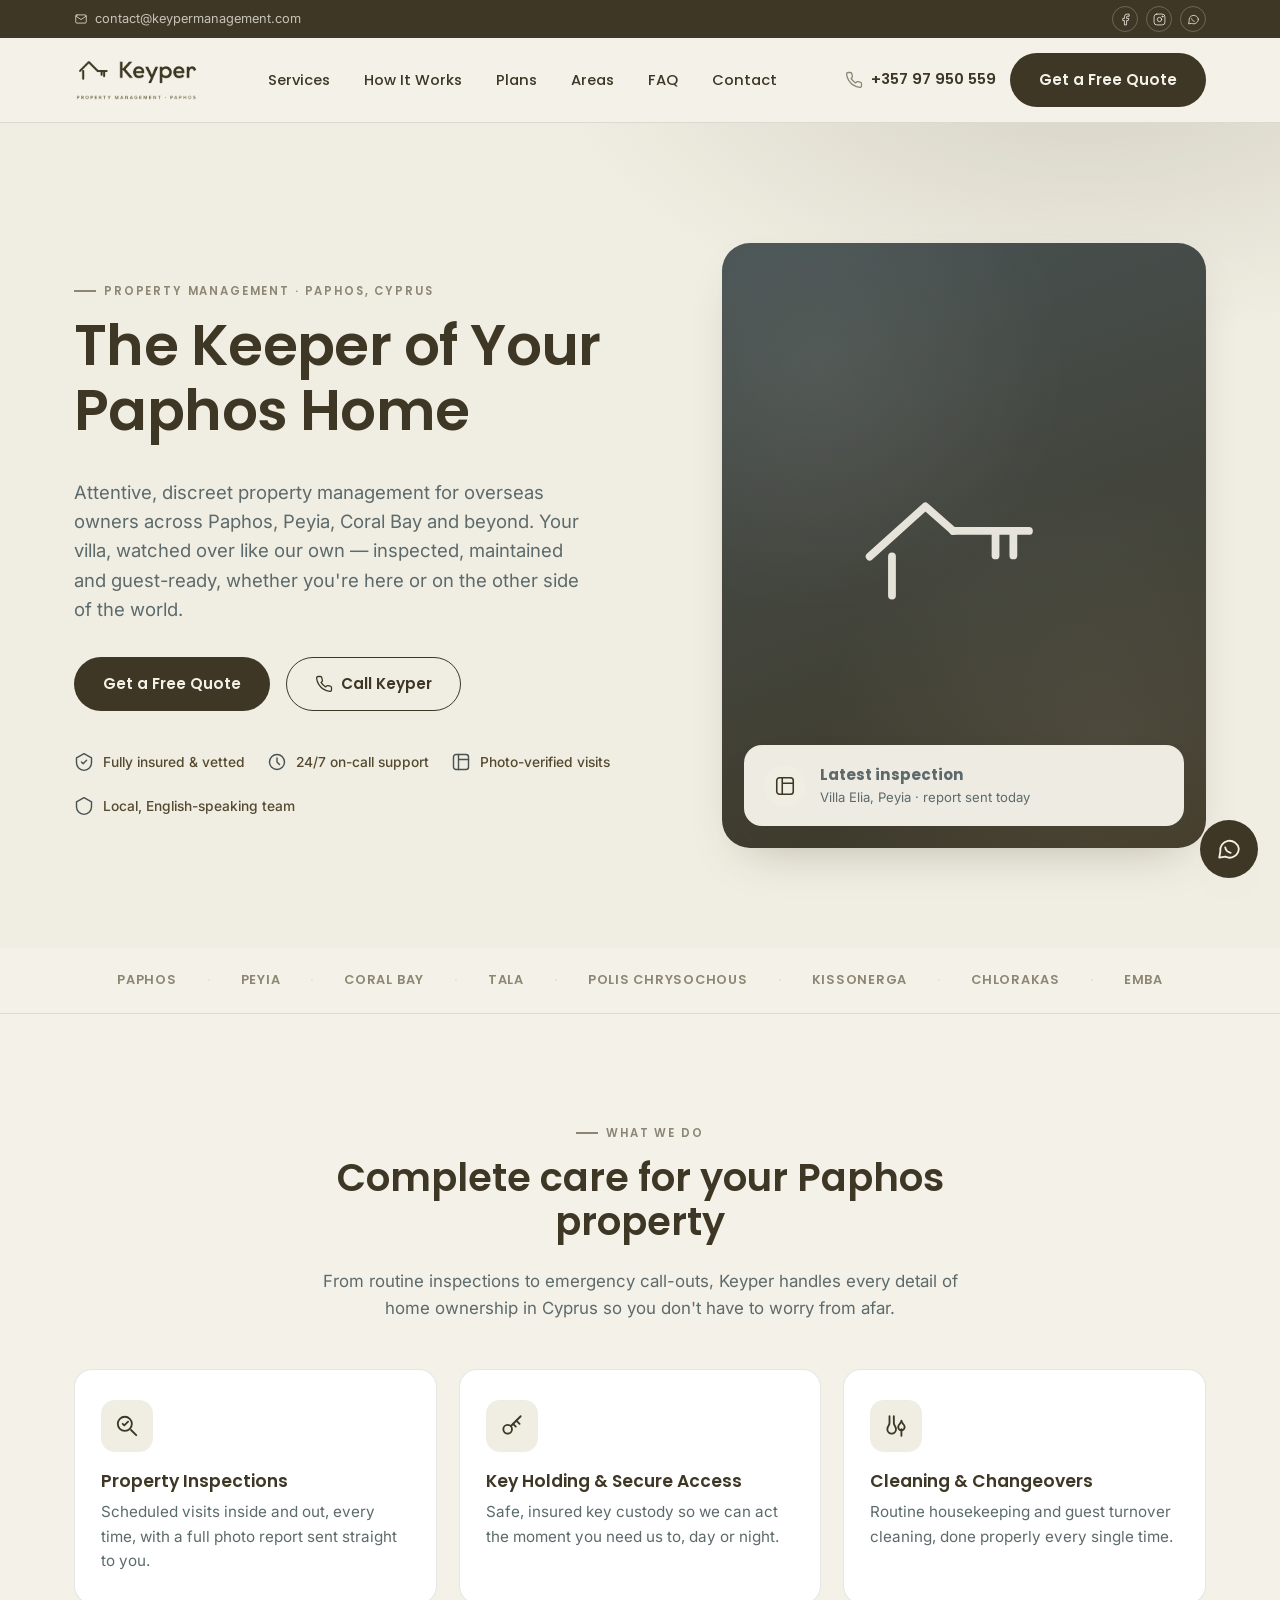
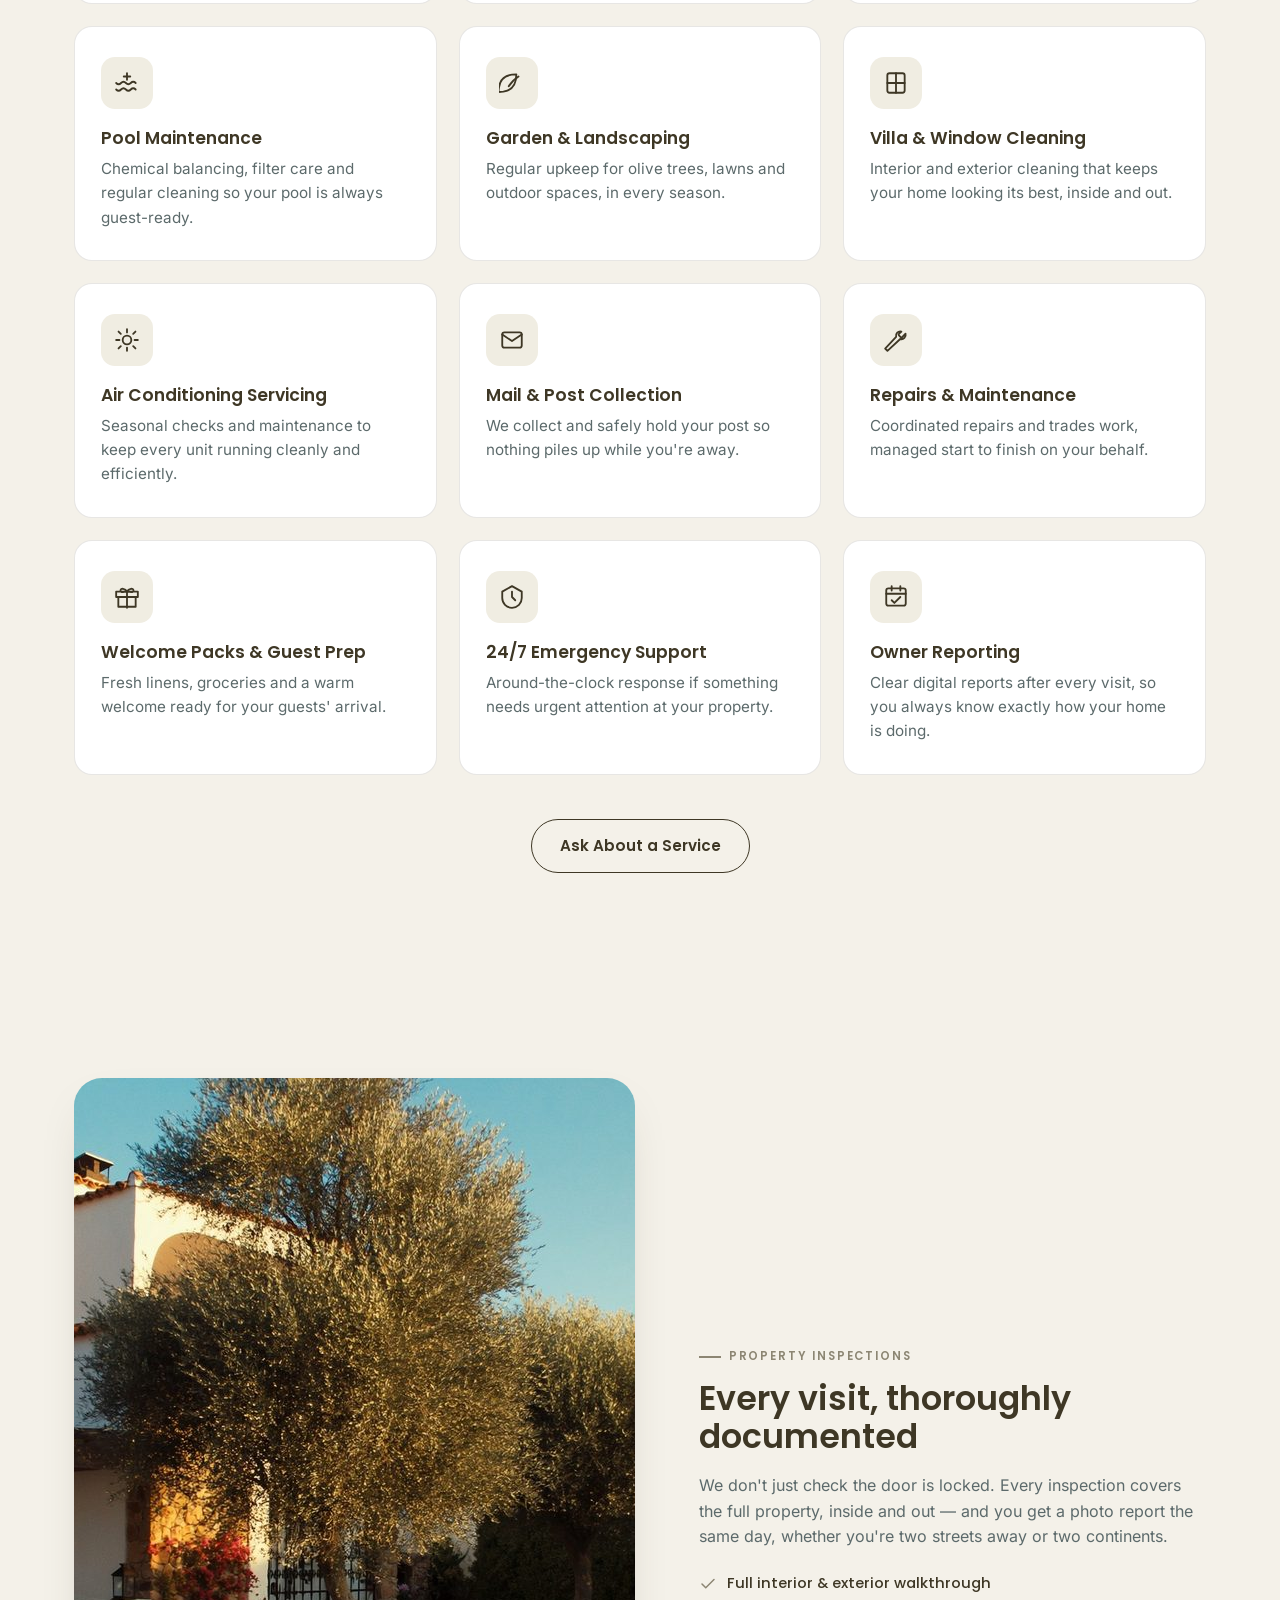
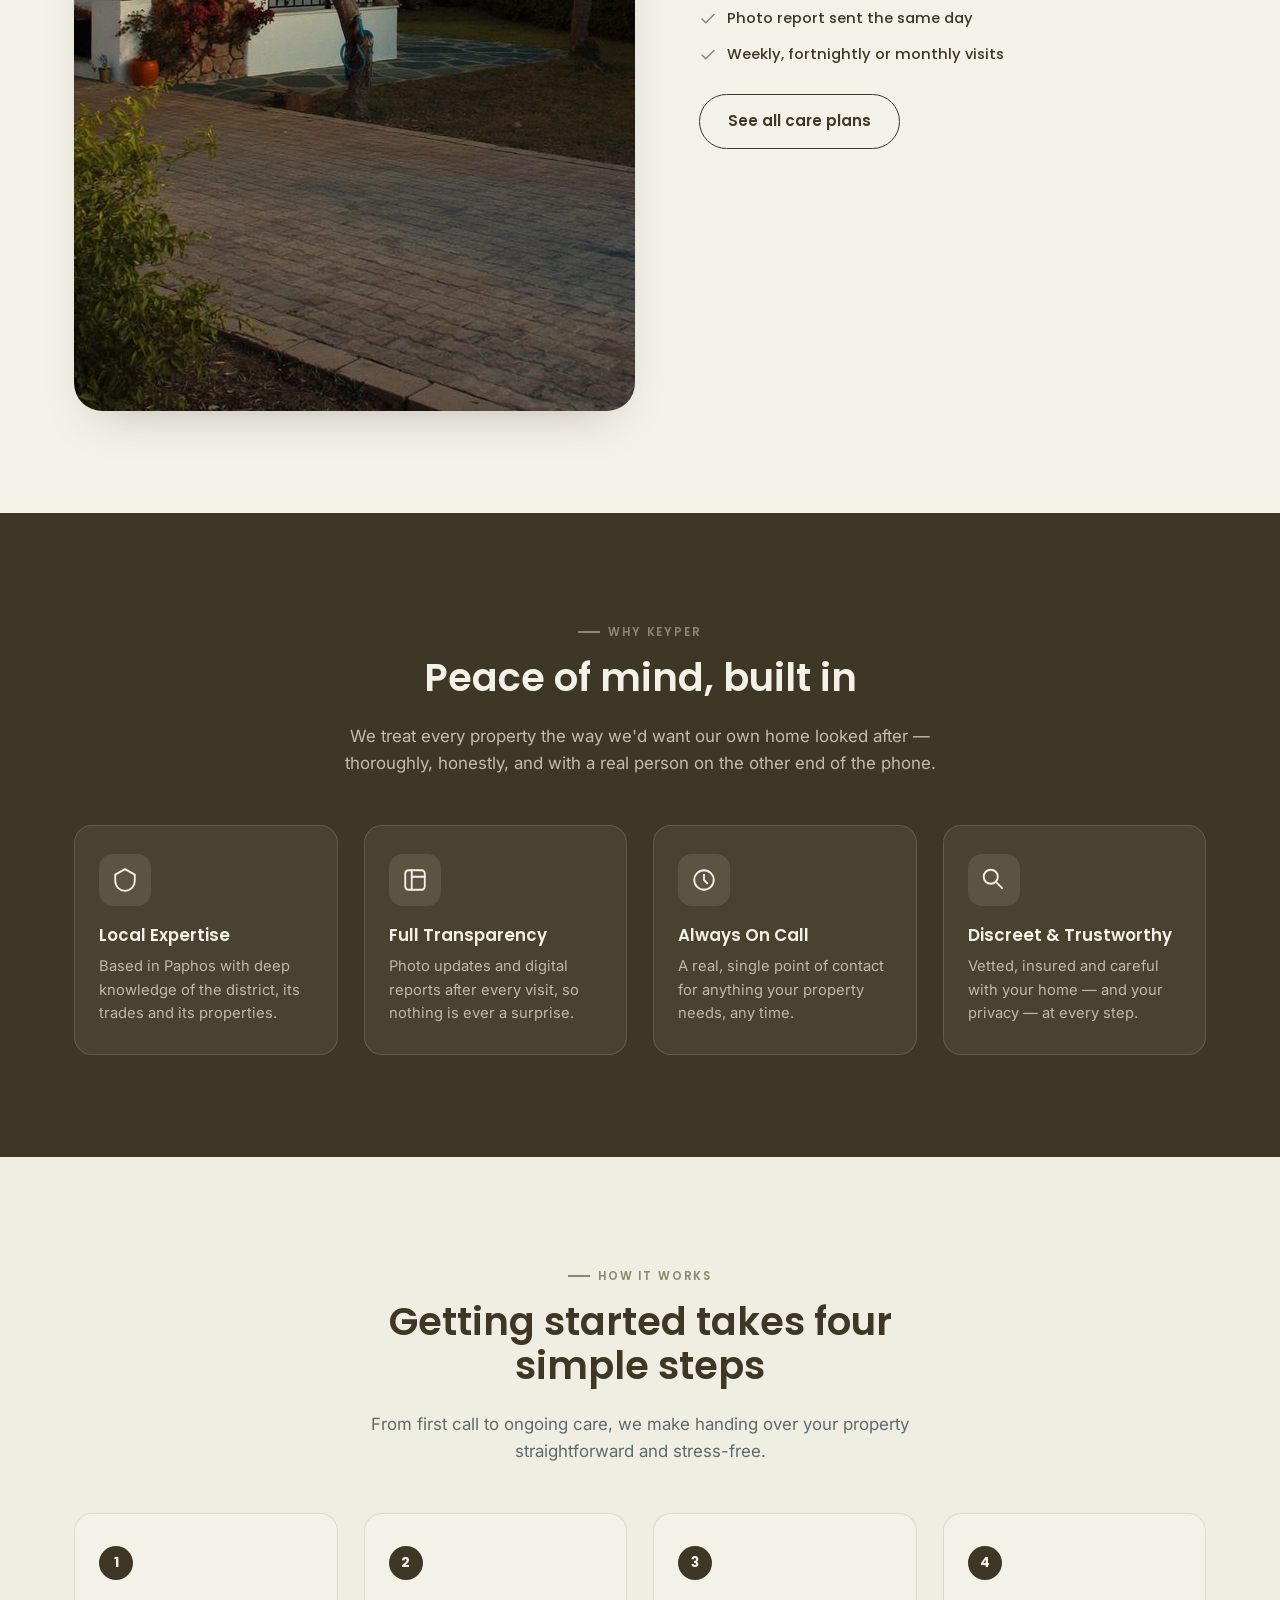
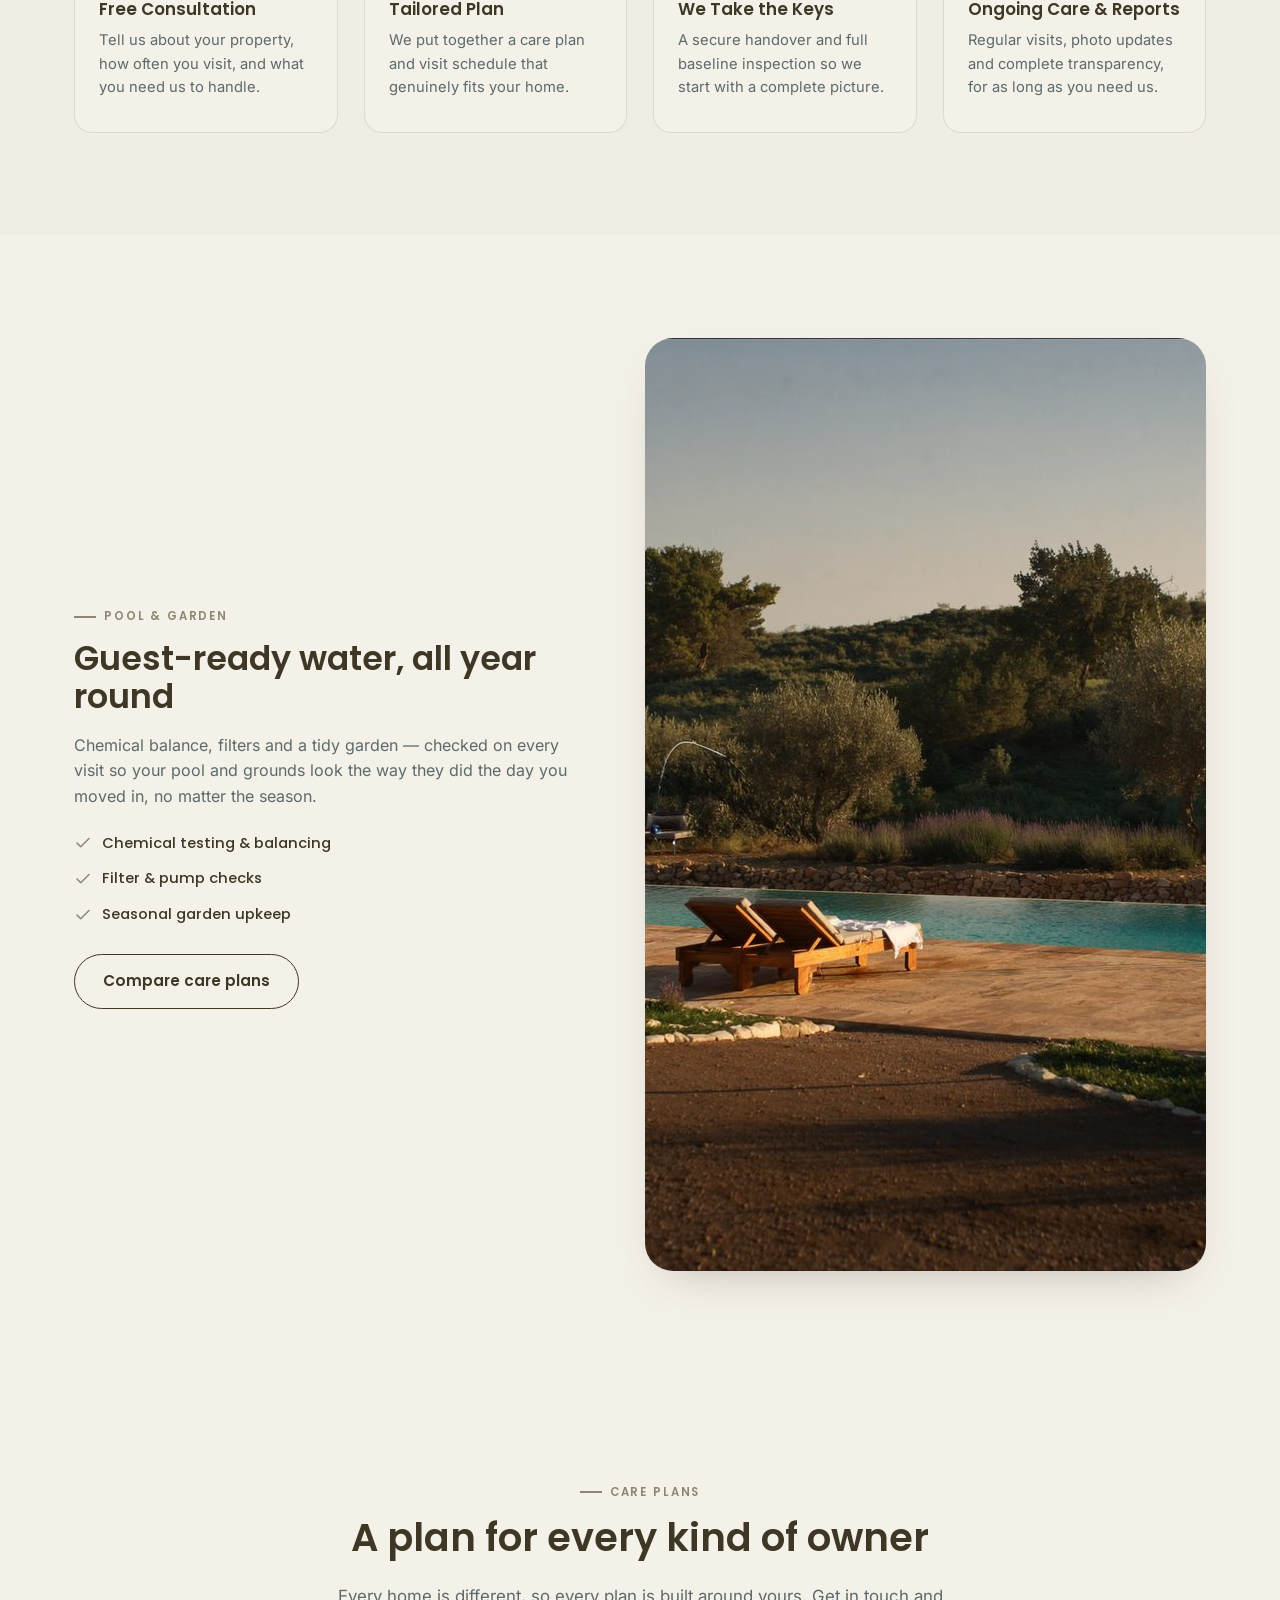
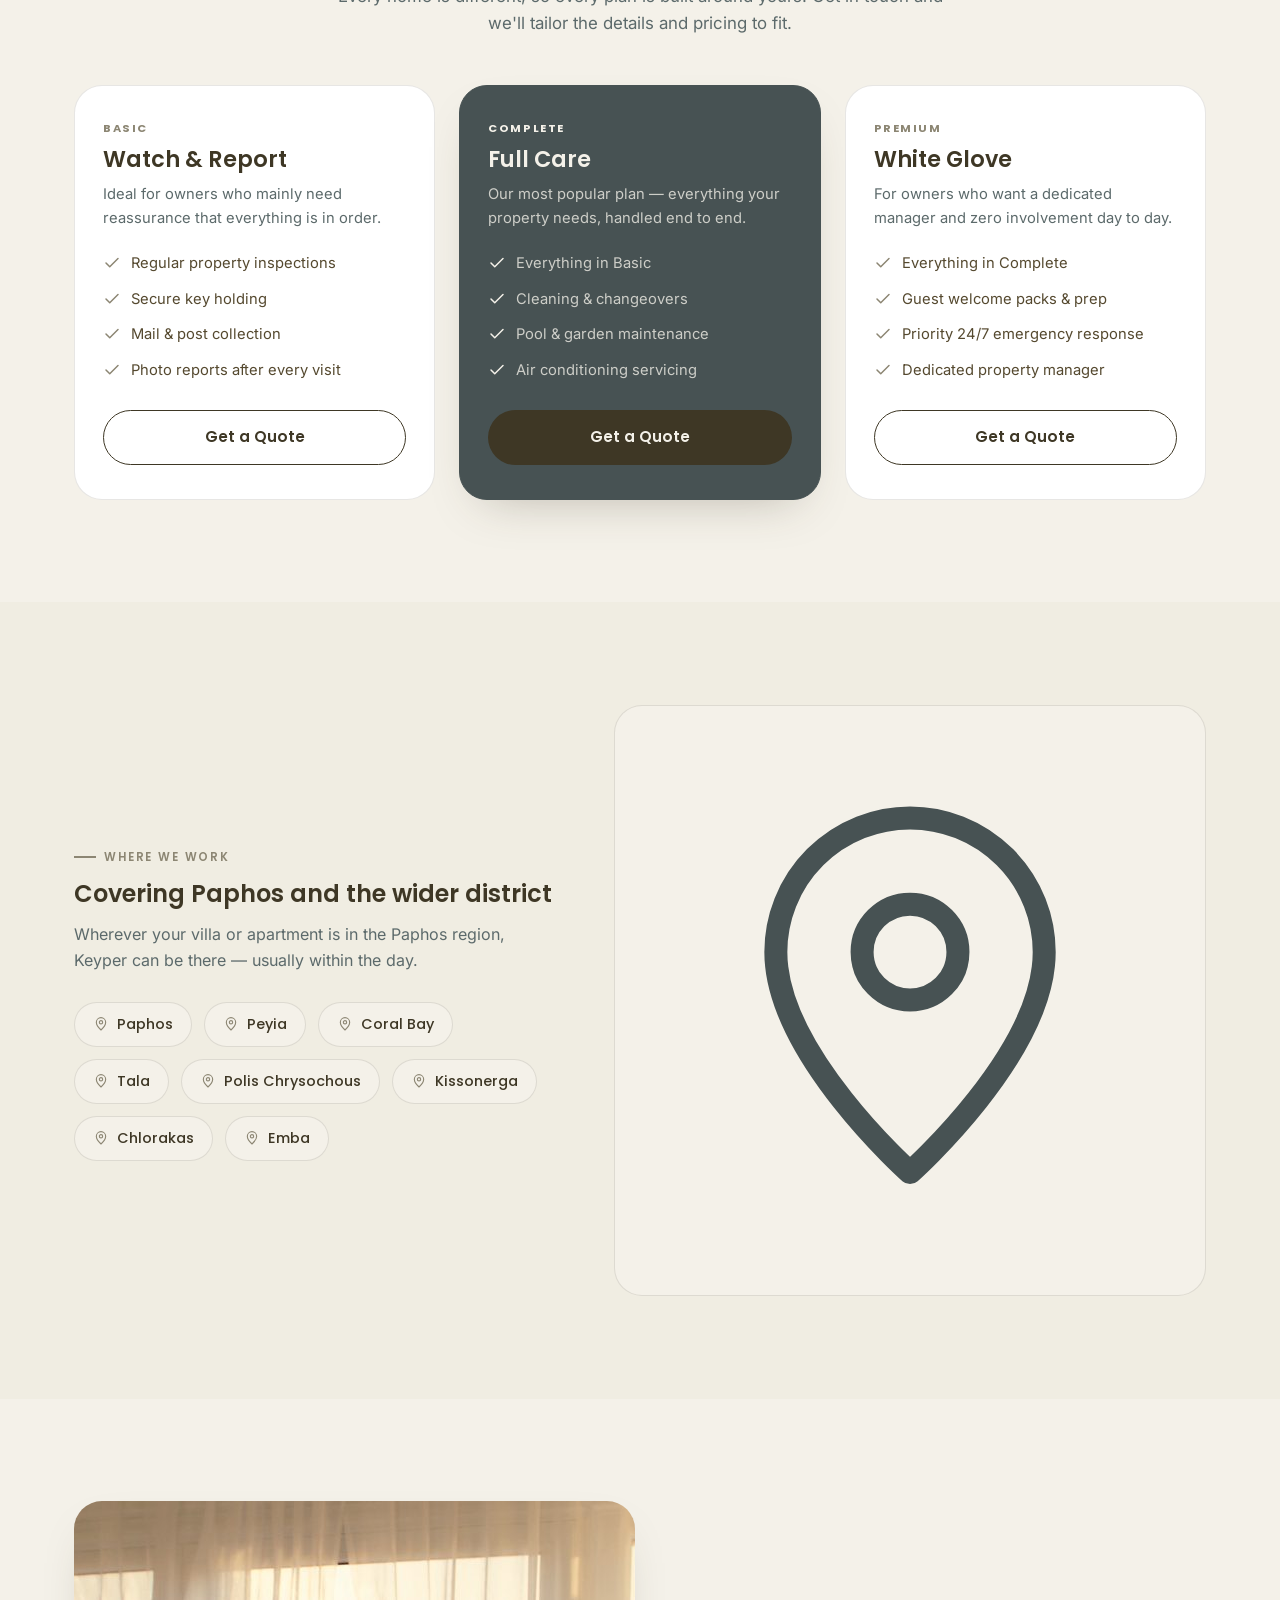
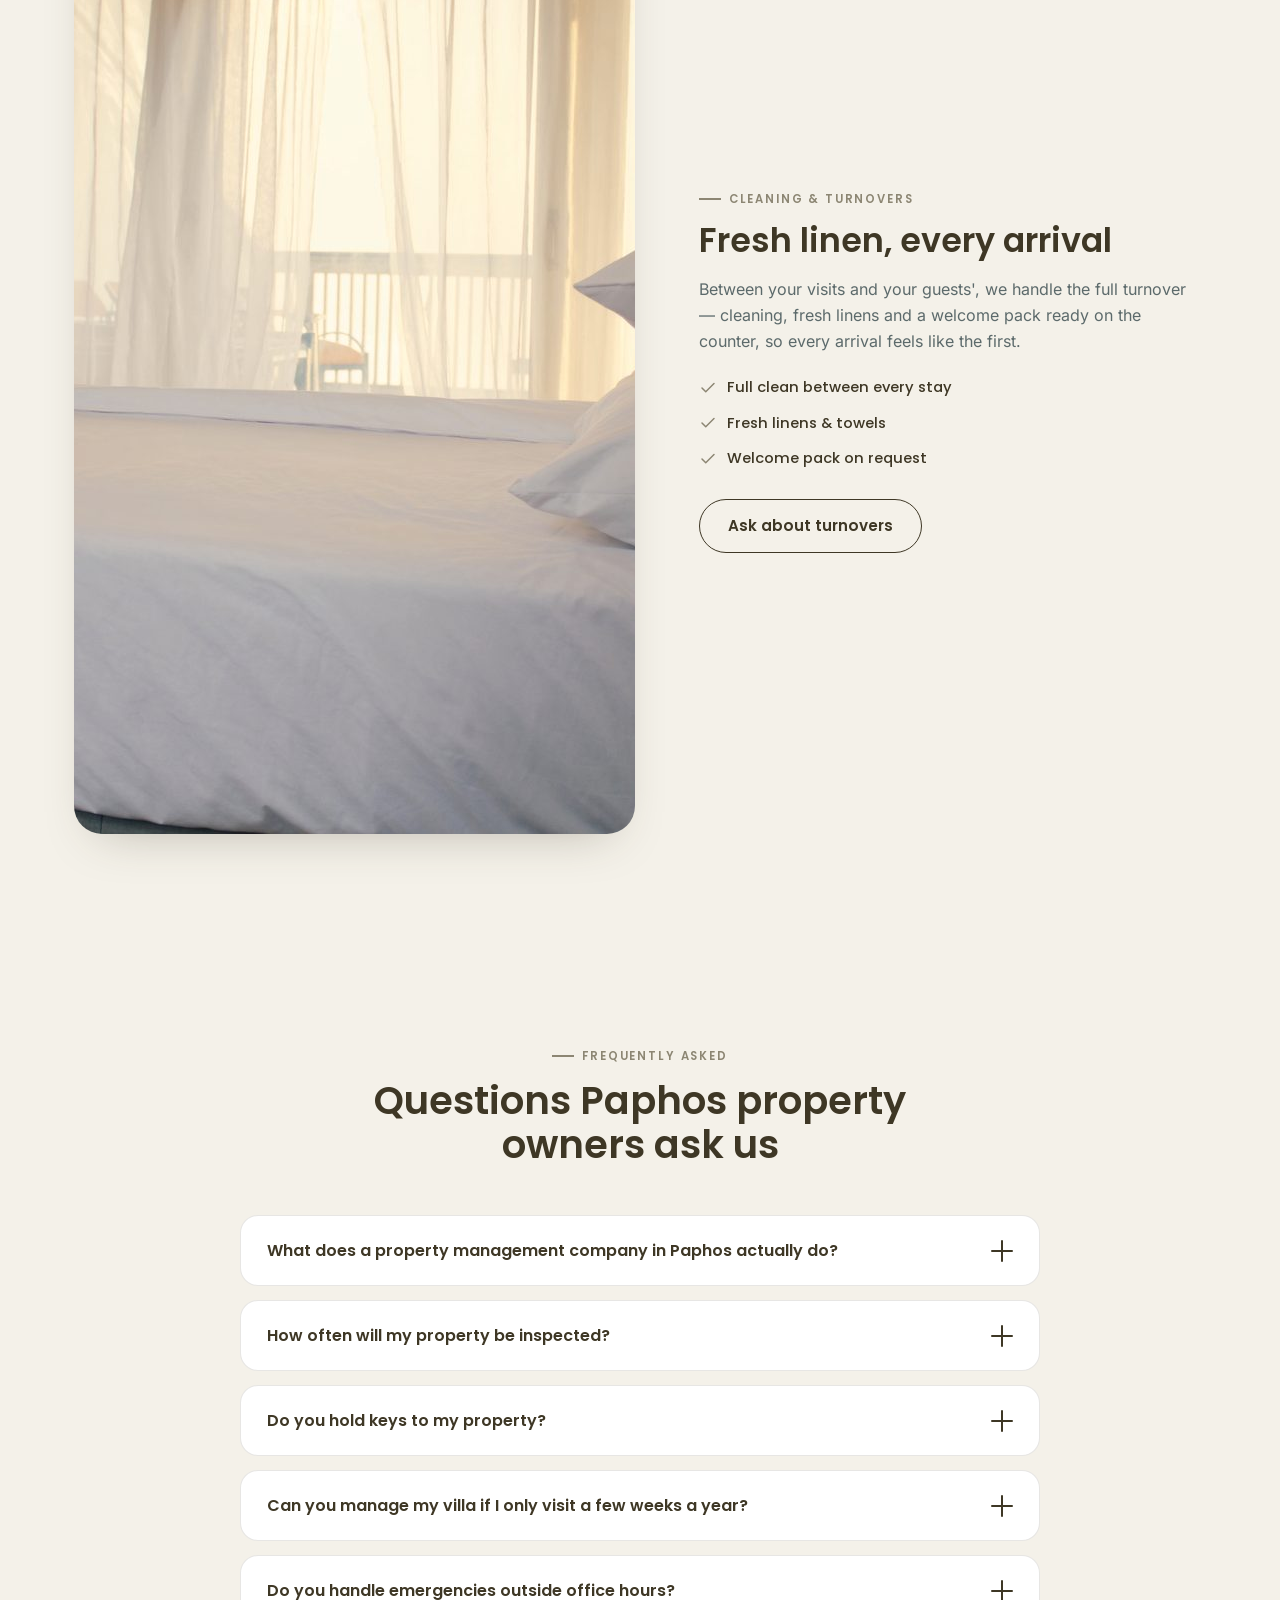
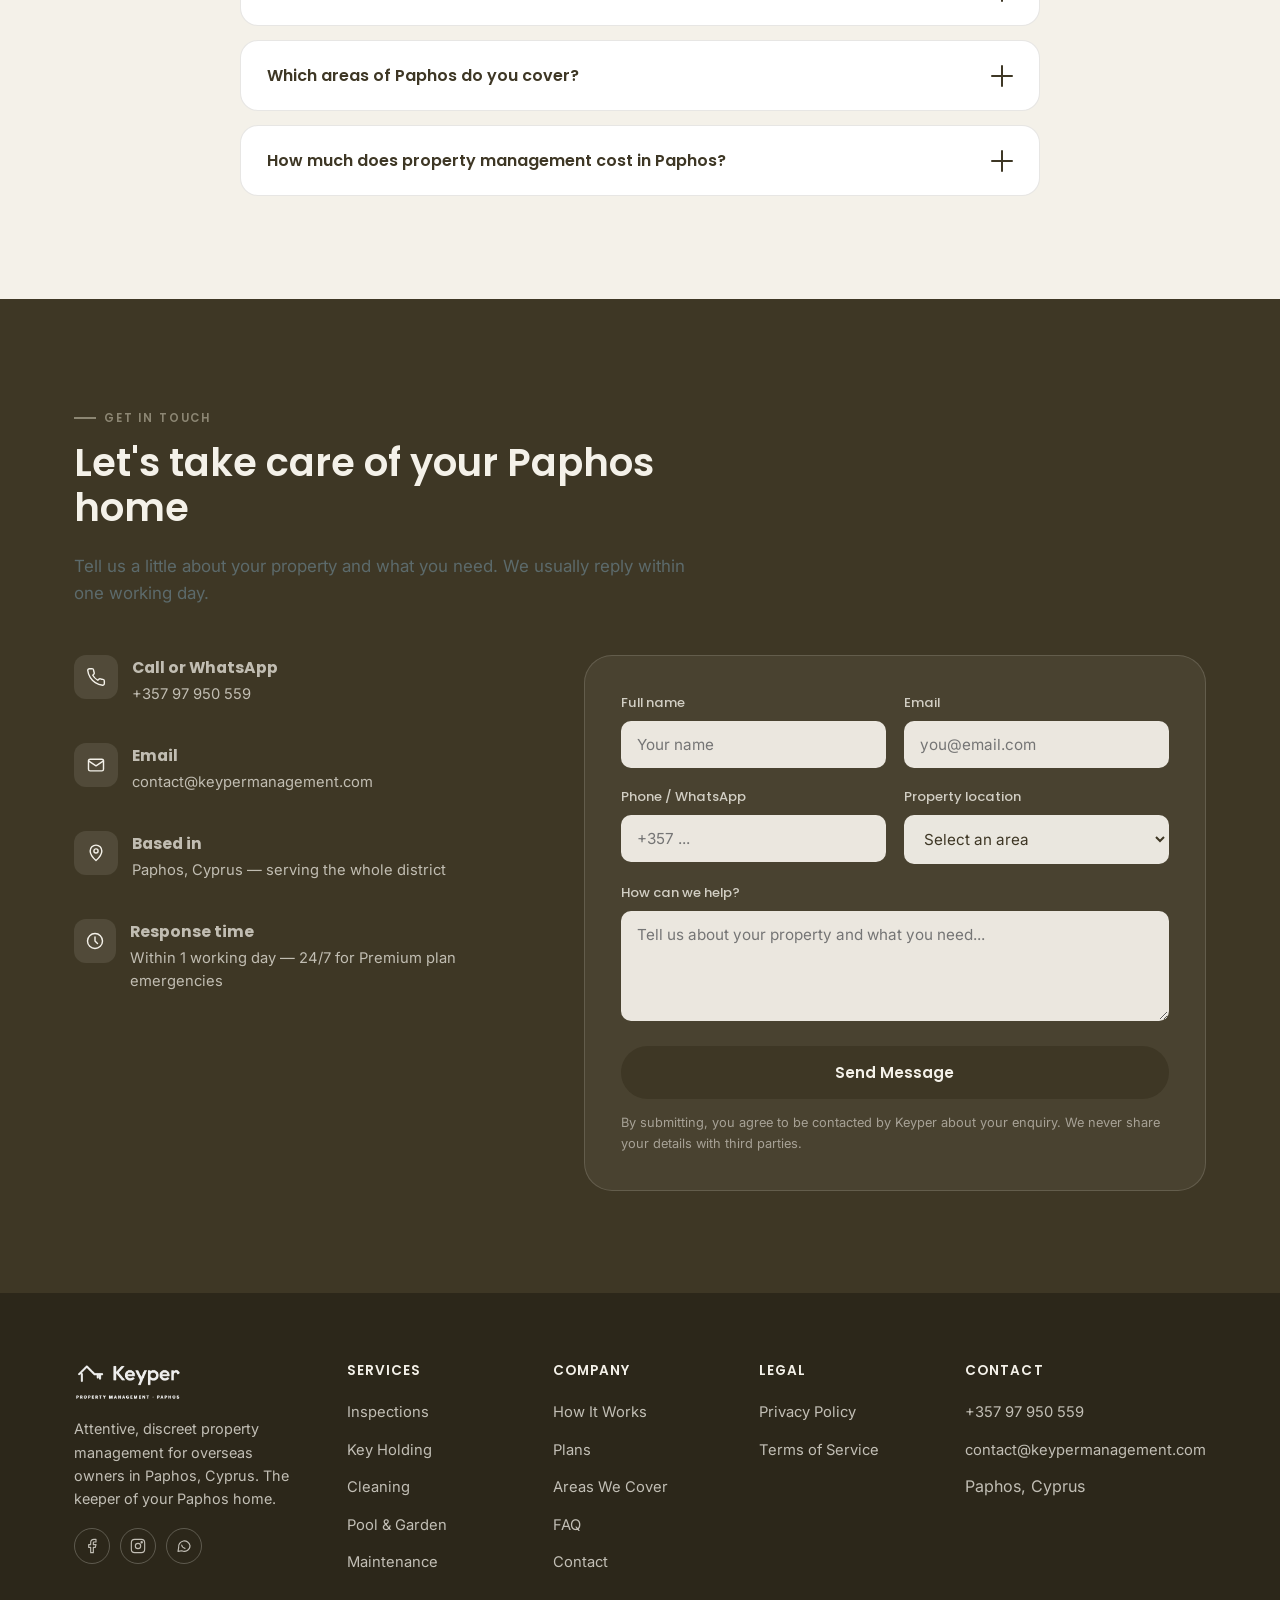
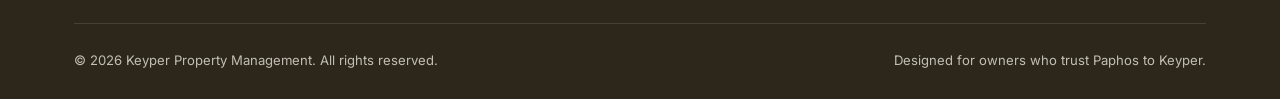
==== index.html @ 83221962 "Surface social links at the top of the page, not just the footer Add a slim top bar above the header" ====
<!--
  GENERATED FILE — do not hand-edit.
  Source: content/site_content.yaml + templates/index.html.j2
  Rebuild with: python3 tools/build_site.py
-->
<!DOCTYPE html>
<html lang="en">
<head>
<meta charset="UTF-8">
<meta name="viewport" content="width=device-width, initial-scale=1.0">
<title>Keyper | Property Management in Paphos, Cyprus for Overseas Owners</title>
<meta name="description" content="Keyper is a trusted property management company in Paphos, Cyprus. Key holding, inspections, cleaning, pool & garden care, maintenance and 24/7 support for villa and holiday-home owners in Paphos, Peyia, Coral Bay, Tala and Polis Chrysochous.">
<meta name="keywords" content="property management Paphos, villa management Cyprus, key holding Paphos, holiday home care Paphos, property maintenance Cyprus, overseas homeowner services Paphos">
<meta name="author" content="Keyper Property Management">
<meta name="robots" content="index, follow">
<link rel="canonical" href="https://www.keypermanagement.com/">

<!-- Open Graph -->
<meta property="og:type" content="website">
<meta property="og:site_name" content="Keyper Property Management">
<meta property="og:title" content="Keyper | Property Management in Paphos, Cyprus for Overseas Owners">
<meta property="og:description" content="Attentive, discreet property management for overseas owners across Paphos, Peyia, Coral Bay and beyond. Your villa, watched over like our own — inspected, maintained and guest-ready, whether you're here or on the other side of the world.">
<meta property="og:image" content="https://www.keypermanagement.com/assets/img/keyper-logo.png">
<meta property="og:image:width" content="1848">
<meta property="og:image:height" content="1080">
<meta property="og:image:alt" content="Keyper — Property Management Paphos">
<meta property="og:url" content="https://www.keypermanagement.com/">
<meta property="og:locale" content="en_GB">

<!-- Twitter -->
<meta name="twitter:card" content="summary_large_image">
<meta name="twitter:title" content="Keyper | Property Management in Paphos, Cyprus for Overseas Owners">
<meta name="twitter:description" content="Attentive, discreet property management for overseas owners across Paphos, Peyia, Coral Bay and beyond. Your villa, watched over like our own — inspected, maintained and guest-ready, whether you're here or on the other side of the world.">
<meta name="twitter:image" content="https://www.keypermanagement.com/assets/img/keyper-logo.png">

<!-- Geo / local SEO -->
<meta name="geo.region" content="CY-04">
<meta name="geo.placename" content="Paphos">

<!-- Icons -->
<link rel="icon" type="image/png" sizes="32x32" href="assets/img/favicon-32.png">
<link rel="icon" type="image/png" sizes="16x16" href="assets/img/favicon-16.png">
<link rel="apple-touch-icon" sizes="180x180" href="assets/img/apple-touch-icon.png">
<link rel="icon" type="image/png" sizes="512x512" href="assets/img/favicon-512.png">
<meta name="theme-color" content="#3e3725">

<!-- Fonts: self-hosted, preloaded to avoid render-blocking / third-party requests -->
<link rel="preload" href="assets/fonts/inter-latin.woff2" as="font" type="font/woff2" crossorigin>

<link rel="stylesheet" href="assets/css/styles.css">
<!-- Structured data: Local Business -->
<script type="application/ld+json">
{
  "@context": "https://schema.org",
  "@type": "HomeAndConstructionBusiness",
  "@id": "https://www.keypermanagement.com/#business",
  "name": "Keyper Property Management",
  "alternateName": "Keyper",
  "description": "Keyper is a trusted property management company in Paphos, Cyprus. Key holding, inspections, cleaning, pool & garden care, maintenance and 24/7 support for villa and holiday-home owners in Paphos, Peyia, Coral Bay, Tala and Polis Chrysochous.",
  "image": "https://www.keypermanagement.com/assets/img/keyper-logo.png",
  "logo": "https://www.keypermanagement.com/assets/img/keyper-logo.png",
  "url": "https://www.keypermanagement.com/",
  "telephone": "+35797950559",
  "email": "contact@keypermanagement.com",
  "priceRange": "€€",
  "address": {
    "@type": "PostalAddress",
    "addressLocality": "Paphos",
    "addressRegion": "Paphos District",
    "addressCountry": "CY"
  },
  "areaServed": [    { "@type": "City", "name": "Paphos" },    { "@type": "Place", "name": "Peyia" },    { "@type": "Place", "name": "Coral Bay" },    { "@type": "Place", "name": "Tala" },    { "@type": "Place", "name": "Polis Chrysochous" },    { "@type": "Place", "name": "Kissonerga" },    { "@type": "Place", "name": "Chlorakas" },    { "@type": "Place", "name": "Emba" }  ],
  "sameAs": [    "https://www.facebook.com/profile.php?id=61591648475277",    "https://www.instagram.com/keypermanagement/",    "https://wa.me/35797950559"  ]
}
</script>

<!-- Structured data: FAQ -->
<script type="application/ld+json">
{
  "@context": "https://schema.org",
  "@type": "FAQPage",
  "mainEntity": [    {
      "@type": "Question",
      "name": "What does a property management company in Paphos actually do?",
      "acceptedAnswer": {
        "@type": "Answer",
        "text": "We look after your villa or apartment while you're away — regular inspections, key holding, cleaning, pool and garden care, maintenance coordination, mail collection and emergency response, all reported back to you with photos."
      }
    },    {
      "@type": "Question",
      "name": "How often will my property be inspected?",
      "acceptedAnswer": {
        "@type": "Answer",
        "text": "Inspection frequency depends on your care plan, from weekly to monthly visits. Every visit is logged with a photo report so you always know the condition of your home."
      }
    },    {
      "@type": "Question",
      "name": "Do you hold keys to my property?",
      "acceptedAnswer": {
        "@type": "Answer",
        "text": "Yes. Keys are held securely and only accessed by vetted members of our team for scheduled visits, maintenance, guest turnovers or emergencies."
      }
    },    {
      "@type": "Question",
      "name": "Can you manage my villa if I only visit a few weeks a year?",
      "acceptedAnswer": {
        "@type": "Answer",
        "text": "Absolutely — this is exactly what Keyper was built for. Most of our clients are overseas owners who need someone local they trust to look after the property year-round."
      }
    },    {
      "@type": "Question",
      "name": "Do you handle emergencies outside office hours?",
      "acceptedAnswer": {
        "@type": "Answer",
        "text": "Yes, our Premium plan includes 24/7 emergency response so issues like leaks, alarms or storm damage are dealt with immediately, not left until the next working day."
      }
    },    {
      "@type": "Question",
      "name": "Which areas of Paphos do you cover?",
      "acceptedAnswer": {
        "@type": "Answer",
        "text": "We cover Paphos town and the wider district including Peyia, Coral Bay, Tala, Polis Chrysochous, Kissonerga, Chlorakas and Emba."
      }
    },    {
      "@type": "Question",
      "name": "How much does property management cost in Paphos?",
      "acceptedAnswer": {
        "@type": "Answer",
        "text": "Pricing depends on the size of your property, how often you need visits, and which services you choose. Get in touch for a free, no-obligation quote tailored to your home."
      }
    }  ]
}
</script>
</head>
<body>

<a class="skip-link" href="#main" style="position:absolute;left:-999px;">Skip to content</a>

<!-- ===================== TOP BAR ===================== -->
<div class="topbar">
  <div class="container topbar-inner">
    <a class="topbar-email" href="mailto:contact@keypermanagement.com">
      <svg viewBox="0 0 24 24" fill="none" stroke="currentColor" stroke-width="1.7" stroke-linecap="round" stroke-linejoin="round"><rect x="3" y="5" width="18" height="14" rx="2"/><path d="m3 7 9 6 9-6"/></svg>
      contact@keypermanagement.com
    </a>
    <div class="topbar-social">      <a href="https://www.facebook.com/profile.php?id=61591648475277" aria-label="Keyper on Facebook" target="_blank" rel="noopener"><svg viewBox="0 0 24 24" fill="none" stroke="currentColor" stroke-width="1.7" stroke-linecap="round" stroke-linejoin="round"><path d="M18 2h-3a5 5 0 0 0-5 5v3H7v4h3v8h4v-8h3l1-4h-4V7a1 1 0 0 1 1-1h3z"/></svg></a>      <a href="https://www.instagram.com/keypermanagement/" aria-label="Keyper on Instagram" target="_blank" rel="noopener"><svg viewBox="0 0 24 24" fill="none" stroke="currentColor" stroke-width="1.7" stroke-linecap="round" stroke-linejoin="round"><rect x="2" y="2" width="20" height="20" rx="5"/><circle cx="12" cy="12" r="4"/><circle cx="17.5" cy="6.5" r="1"/></svg></a>      <a href="https://wa.me/35797950559" aria-label="Keyper on WhatsApp" target="_blank" rel="noopener"><svg viewBox="0 0 24 24" fill="none" stroke="currentColor" stroke-width="1.7" stroke-linecap="round" stroke-linejoin="round"><path d="M21 11.5a8.5 8.5 0 0 1-12.3 7.6L3 20l1-5.5A8.5 8.5 0 1 1 21 11.5Z"/><path d="M8.5 10.5c.5 2.5 2.5 4.5 5 5"/></svg></a>    </div>
  </div>
</div>

<!-- ===================== HEADER ===================== -->
<header class="site-header" id="siteHeader">
  <div class="container">
    <a href="#top" class="brand" aria-label="Keyper home">
      <img src="assets/img/keyper-logo-transparent.png" alt="Keyper — Property Management Paphos" style="height:44px;width:auto;">
    </a>

    <nav class="main-nav" id="mainNav" aria-label="Primary">
      <ul>        <li><a href="#services">Services</a></li>        <li><a href="#how-it-works">How It Works</a></li>        <li><a href="#plans">Plans</a></li>        <li><a href="#areas">Areas</a></li>        <li><a href="#faq">FAQ</a></li>        <li><a href="#contact">Contact</a></li>      </ul>
    </nav>

    <div class="header-actions">
      <a class="header-phone" href="tel:+35797950559">
        <svg viewBox="0 0 24 24" fill="none" stroke="currentColor" stroke-width="1.7" stroke-linecap="round" stroke-linejoin="round"><path d="M22 16.92v3a2 2 0 0 1-2.18 2 19.79 19.79 0 0 1-8.63-3.07 19.5 19.5 0 0 1-6-6 19.79 19.79 0 0 1-3.07-8.67A2 2 0 0 1 4.11 2h3a2 2 0 0 1 2 1.72c.127.96.361 1.903.7 2.81a2 2 0 0 1-.45 2.11L8.09 9.91a16 16 0 0 0 6 6l1.27-1.27a2 2 0 0 1 2.11-.45c.907.339 1.85.573 2.81.7A2 2 0 0 1 22 16.92z"/></svg>
        +357 97 950 559
      </a>
      <a href="#contact" class="btn btn-primary">Get a Free Quote</a>
      <button class="nav-toggle" id="navToggle" aria-label="Toggle menu" aria-expanded="false">
        <span></span><span></span><span></span>
      </button>
    </div>
  </div>
</header>
<main id="main">

<!-- ===================== HERO ===================== -->
<section class="hero" id="top">
  <div class="container">
    <div class="hero-copy" data-reveal>
      <span class="eyebrow">Property Management · Paphos, Cyprus</span>
      <h1>The Keeper of Your Paphos Home</h1>
      <p class="lede">Attentive, discreet property management for overseas owners across Paphos, Peyia, Coral Bay and beyond. Your villa, watched over like our own — inspected, maintained and guest-ready, whether you're here or on the other side of the world.</p>
      <div class="hero-actions">
        <a href="#contact" class="btn btn-primary">Get a Free Quote</a>
        <a href="tel:+35797950559" class="btn btn-outline">
          <svg viewBox="0 0 24 24" fill="none" stroke="currentColor" stroke-width="1.7" stroke-linecap="round" stroke-linejoin="round"><path d="M22 16.92v3a2 2 0 0 1-2.18 2 19.79 19.79 0 0 1-8.63-3.07 19.5 19.5 0 0 1-6-6 19.79 19.79 0 0 1-3.07-8.67A2 2 0 0 1 4.11 2h3a2 2 0 0 1 2 1.72c.127.96.361 1.903.7 2.81a2 2 0 0 1-.45 2.11L8.09 9.91a16 16 0 0 0 6 6l1.27-1.27a2 2 0 0 1 2.11-.45c.907.339 1.85.573 2.81.7A2 2 0 0 1 22 16.92z"/></svg>
          Call Keyper
        </a>
      </div>
      <div class="trust-strip">        <span class="trust-item"><svg viewBox="0 0 24 24" fill="none" stroke="currentColor" stroke-width="1.7" stroke-linecap="round" stroke-linejoin="round"><path d="M12 2 3 7v6c0 5 3.8 8.7 9 9 5.2-.3 9-4 9-9V7l-9-5Z"/><path d="m9 12 2 2 4-4"/></svg>Fully insured & vetted</span>        <span class="trust-item"><svg viewBox="0 0 24 24" fill="none" stroke="currentColor" stroke-width="1.7" stroke-linecap="round" stroke-linejoin="round"><circle cx="12" cy="12" r="9"/><path d="M12 7v5l3 3"/></svg>24/7 on-call support</span>        <span class="trust-item"><svg viewBox="0 0 24 24" fill="none" stroke="currentColor" stroke-width="1.7" stroke-linecap="round" stroke-linejoin="round"><rect x="3" y="3" width="18" height="18" rx="3"/><path d="M9 3v18M9 9h12"/></svg>Photo-verified visits</span>        <span class="trust-item"><svg viewBox="0 0 24 24" fill="none" stroke="currentColor" stroke-width="1.7" stroke-linecap="round" stroke-linejoin="round"><path d="M12 2 3 7v6c0 5 3.8 8.7 9 9 5.2-.3 9-4 9-9V7l-9-5Z"/></svg>Local, English-speaking team</span>      </div>
    </div>

    <div class="hero-visual" data-reveal>
      <svg class="glyph" viewBox="0 0 200 130" fill="none" stroke="currentColor" stroke-width="7" stroke-linecap="round" stroke-linejoin="round"><path d="M15 75 65 30 90 52"/><path d="M35 75v35"/><path d="M90 52h68"/><path d="M128 52v22"/><path d="M144 52v22"/></svg>
      <div class="hero-card">
        <span class="icon-badge"><svg viewBox="0 0 24 24" fill="none" stroke="currentColor" stroke-width="1.7" stroke-linecap="round" stroke-linejoin="round"><rect x="3" y="3" width="18" height="18" rx="3"/><path d="M9 3v18M9 9h12"/></svg></span>
        <span>
          <strong>Latest inspection</strong>
          <span>Villa Elia, Peyia · report sent today</span>
        </span>
      </div>
    </div>
  </div>
</section>

<!-- ===================== AREAS MARQUEE ===================== -->
<div class="areas-marquee">
  <div class="container">    <span>Paphos</span><span class="divider">&middot;</span>    <span>Peyia</span><span class="divider">&middot;</span>    <span>Coral Bay</span><span class="divider">&middot;</span>    <span>Tala</span><span class="divider">&middot;</span>    <span>Polis Chrysochous</span><span class="divider">&middot;</span>    <span>Kissonerga</span><span class="divider">&middot;</span>    <span>Chlorakas</span><span class="divider">&middot;</span>    <span>Emba</span>  </div>
</div>

<!-- ===================== SERVICES ===================== -->
<section class="services" id="services">
  <div class="container">
    <div class="section-head center" data-reveal>
      <span class="eyebrow">What We Do</span>
      <h2>Complete care for your Paphos property</h2>
      <p>From routine inspections to emergency call-outs, Keyper handles every detail of home ownership in Cyprus so you don't have to worry from afar.</p>
    </div>

    <div class="service-grid">      <article class="service-card" data-reveal>
        <span class="service-icon"><svg viewBox="0 0 24 24" fill="none" stroke="currentColor" stroke-width="1.7" stroke-linecap="round" stroke-linejoin="round"><circle cx="10" cy="10" r="6.5"/><path d="m20.5 20.5-4.8-4.8"/><path d="m8 10 1.5 1.5L13 8"/></svg></span>
        <h3>Property Inspections</h3>
        <p>Scheduled visits inside and out, every time, with a full photo report sent straight to you.</p>
      </article>      <article class="service-card" data-reveal>
        <span class="service-icon"><svg viewBox="0 0 24 24" fill="none" stroke="currentColor" stroke-width="1.7" stroke-linecap="round" stroke-linejoin="round"><circle cx="8" cy="15" r="4"/><path d="M11 12 20 3"/><path d="M16 7l3 3"/><path d="M13 10l2.5 2.5"/></svg></span>
        <h3>Key Holding & Secure Access</h3>
        <p>Safe, insured key custody so we can act the moment you need us to, day or night.</p>
      </article>      <article class="service-card" data-reveal>
        <span class="service-icon"><svg viewBox="0 0 24 24" fill="none" stroke="currentColor" stroke-width="1.7" stroke-linecap="round" stroke-linejoin="round"><path d="M6 3v6M10 3v6M6 9c0 3-2 3-2 6a4 4 0 0 0 8 0c0-3-2-3-2-6"/><path d="M17 21v-6"/><path d="M14 13c0-3 3-3 3-6 0 3 3 3 3 6a3 3 0 0 1-6 0Z"/></svg></span>
        <h3>Cleaning & Changeovers</h3>
        <p>Routine housekeeping and guest turnover cleaning, done properly every single time.</p>
      </article>      <article class="service-card" data-reveal>
        <span class="service-icon"><svg viewBox="0 0 24 24" fill="none" stroke="currentColor" stroke-width="1.7" stroke-linecap="round" stroke-linejoin="round"><path d="M2 12c1.5 1.5 3 1.5 4.5 0s3-1.5 4.5 0 3 1.5 4.5 0 3-1.5 4.5 0"/><path d="M2 18c1.5 1.5 3 1.5 4.5 0s3-1.5 4.5 0 3 1.5 4.5 0 3-1.5 4.5 0"/><path d="M12 3v6"/><path d="M9 6h6"/></svg></span>
        <h3>Pool Maintenance</h3>
        <p>Chemical balancing, filter care and regular cleaning so your pool is always guest-ready.</p>
      </article>      <article class="service-card" data-reveal>
        <span class="service-icon"><svg viewBox="0 0 24 24" fill="none" stroke="currentColor" stroke-width="1.7" stroke-linecap="round" stroke-linejoin="round"><path d="M4 20c8-1 12-6 12-16 -10 0-15 4-16 12 -1 6 0 4 4 4Z"/><path d="M9 15c2-3 4-6 9-9"/></svg></span>
        <h3>Garden & Landscaping</h3>
        <p>Regular upkeep for olive trees, lawns and outdoor spaces, in every season.</p>
      </article>      <article class="service-card" data-reveal>
        <span class="service-icon"><svg viewBox="0 0 24 24" fill="none" stroke="currentColor" stroke-width="1.7" stroke-linecap="round" stroke-linejoin="round"><rect x="4" y="3" width="16" height="18" rx="2"/><path d="M12 3v18M4 12h16"/></svg></span>
        <h3>Villa & Window Cleaning</h3>
        <p>Interior and exterior cleaning that keeps your home looking its best, inside and out.</p>
      </article>      <article class="service-card" data-reveal>
        <span class="service-icon"><svg viewBox="0 0 24 24" fill="none" stroke="currentColor" stroke-width="1.7" stroke-linecap="round" stroke-linejoin="round"><path d="M12 2v3M12 19v3M4.2 4.2l2.1 2.1M17.7 17.7l2.1 2.1M2 12h3M19 12h3M4.2 19.8l2.1-2.1M17.7 6.3l2.1-2.1"/><circle cx="12" cy="12" r="4"/></svg></span>
        <h3>Air Conditioning Servicing</h3>
        <p>Seasonal checks and maintenance to keep every unit running cleanly and efficiently.</p>
      </article>      <article class="service-card" data-reveal>
        <span class="service-icon"><svg viewBox="0 0 24 24" fill="none" stroke="currentColor" stroke-width="1.7" stroke-linecap="round" stroke-linejoin="round"><rect x="3" y="5" width="18" height="14" rx="2"/><path d="m3 7 9 6 9-6"/></svg></span>
        <h3>Mail & Post Collection</h3>
        <p>We collect and safely hold your post so nothing piles up while you're away.</p>
      </article>      <article class="service-card" data-reveal>
        <span class="service-icon"><svg viewBox="0 0 24 24" fill="none" stroke="currentColor" stroke-width="1.7" stroke-linecap="round" stroke-linejoin="round"><path d="M14.7 6.3a1 1 0 0 0 0 1.4l1.6 1.6a1 1 0 0 0 1.4 0l3.1-3.1a4 4 0 0 1-4.9 4.9L4.1 22 2 19.9 12.1 9.1a4 4 0 0 1 4.9-4.9Z"/></svg></span>
        <h3>Repairs & Maintenance</h3>
        <p>Coordinated repairs and trades work, managed start to finish on your behalf.</p>
      </article>      <article class="service-card" data-reveal>
        <span class="service-icon"><svg viewBox="0 0 24 24" fill="none" stroke="currentColor" stroke-width="1.7" stroke-linecap="round" stroke-linejoin="round"><path d="M20 12v9H4v-9M2 7h20v5H2zM12 22V7M12 7c-1.5-3-6-3.5-6-1s3 1 6 1M12 7c1.5-3 6-3.5 6-1s-3 1-6 1"/></svg></span>
        <h3>Welcome Packs & Guest Prep</h3>
        <p>Fresh linens, groceries and a warm welcome ready for your guests' arrival.</p>
      </article>      <article class="service-card" data-reveal>
        <span class="service-icon"><svg viewBox="0 0 24 24" fill="none" stroke="currentColor" stroke-width="1.7" stroke-linecap="round" stroke-linejoin="round"><path d="M12 2 3 7v6c0 5 3.8 8.7 9 9 5.2-.3 9-4 9-9V7l-9-5Z"/><path d="M12 7v5l3 3"/></svg></span>
        <h3>24/7 Emergency Support</h3>
        <p>Around-the-clock response if something needs urgent attention at your property.</p>
      </article>      <article class="service-card" data-reveal>
        <span class="service-icon"><svg viewBox="0 0 24 24" fill="none" stroke="currentColor" stroke-width="1.7" stroke-linecap="round" stroke-linejoin="round"><rect x="3" y="4" width="18" height="16" rx="2"/><path d="M3 9h18M8 2v4M16 2v4"/><path d="m8 15 2.5 2.5L16 12"/></svg></span>
        <h3>Owner Reporting</h3>
        <p>Clear digital reports after every visit, so you always know exactly how your home is doing.</p>
      </article>    </div>

    <div class="services-cta" data-reveal>
      <a href="#contact" class="btn btn-outline">Ask About a Service</a>
    </div>
  </div>
</section>

<section class="spotlight">
  <div class="container spotlight-layout">
    <div class="spotlight-media" data-reveal>
      <img src="assets/img/photos/inspections-villa.jpg" alt="Whitewashed Cypriot villa exterior at golden hour, surrounded by olive trees" loading="lazy" width="1400" height="933">
    </div>
    <div class="spotlight-copy" data-reveal>
      <span class="eyebrow">Property Inspections</span>
      <h2>Every visit, thoroughly documented</h2>
      <p>We don't just check the door is locked. Every inspection covers the full property, inside and out — and you get a photo report the same day, whether you're two streets away or two continents.</p>
      <ul class="spotlight-features">        <li><svg viewBox="0 0 24 24" fill="none" stroke="currentColor" stroke-width="2" stroke-linecap="round" stroke-linejoin="round"><path d="m20 6-11 11-5-5"/></svg>Full interior & exterior walkthrough</li>        <li><svg viewBox="0 0 24 24" fill="none" stroke="currentColor" stroke-width="2" stroke-linecap="round" stroke-linejoin="round"><path d="m20 6-11 11-5-5"/></svg>Photo report sent the same day</li>        <li><svg viewBox="0 0 24 24" fill="none" stroke="currentColor" stroke-width="2" stroke-linecap="round" stroke-linejoin="round"><path d="m20 6-11 11-5-5"/></svg>Weekly, fortnightly or monthly visits</li>      </ul>
      <a href="#plans" class="btn btn-outline">See all care plans</a>
    </div>
  </div>
</section>


<!-- ===================== WHY US ===================== -->
<section class="why" id="why">
  <div class="container">
    <div class="section-head center" data-reveal>
      <span class="eyebrow">Why Keyper</span>
      <h2>Peace of mind, built in</h2>
      <p>We treat every property the way we'd want our own home looked after — thoroughly, honestly, and with a real person on the other end of the phone.</p>
    </div>

    <div class="why-grid">      <div class="why-card" data-reveal>
        <span class="service-icon"><svg viewBox="0 0 24 24" fill="none" stroke="currentColor" stroke-width="1.7" stroke-linecap="round" stroke-linejoin="round"><path d="M12 2 3 7v6c0 5 3.8 8.7 9 9 5.2-.3 9-4 9-9V7l-9-5Z"/></svg></span>
        <h3>Local Expertise</h3>
        <p>Based in Paphos with deep knowledge of the district, its trades and its properties.</p>
      </div>      <div class="why-card" data-reveal>
        <span class="service-icon"><svg viewBox="0 0 24 24" fill="none" stroke="currentColor" stroke-width="1.7" stroke-linecap="round" stroke-linejoin="round"><rect x="3" y="3" width="18" height="18" rx="3"/><path d="M9 3v18M9 9h12"/></svg></span>
        <h3>Full Transparency</h3>
        <p>Photo updates and digital reports after every visit, so nothing is ever a surprise.</p>
      </div>      <div class="why-card" data-reveal>
        <span class="service-icon"><svg viewBox="0 0 24 24" fill="none" stroke="currentColor" stroke-width="1.7" stroke-linecap="round" stroke-linejoin="round"><circle cx="12" cy="12" r="9"/><path d="M12 7v5l3 3"/></svg></span>
        <h3>Always On Call</h3>
        <p>A real, single point of contact for anything your property needs, any time.</p>
      </div>      <div class="why-card" data-reveal>
        <span class="service-icon"><svg viewBox="0 0 24 24" fill="none" stroke="currentColor" stroke-width="1.7" stroke-linecap="round" stroke-linejoin="round"><circle cx="9" cy="9" r="6.5"/><path d="m19.5 19.5-4.8-4.8"/></svg></span>
        <h3>Discreet & Trustworthy</h3>
        <p>Vetted, insured and careful with your home — and your privacy — at every step.</p>
      </div>    </div>
  </div>
</section>

<!-- ===================== HOW IT WORKS ===================== -->
<section class="process" id="how-it-works">
  <div class="container">
    <div class="section-head center" data-reveal>
      <span class="eyebrow">How It Works</span>
      <h2>Getting started takes four simple steps</h2>
      <p>From first call to ongoing care, we make handing over your property straightforward and stress-free.</p>
    </div>

    <div class="process-steps">      <div class="process-step" data-reveal>
        <span class="step-num">1</span>
        <h3>Free Consultation</h3>
        <p>Tell us about your property, how often you visit, and what you need us to handle.</p>
      </div>      <div class="process-step" data-reveal>
        <span class="step-num">2</span>
        <h3>Tailored Plan</h3>
        <p>We put together a care plan and visit schedule that genuinely fits your home.</p>
      </div>      <div class="process-step" data-reveal>
        <span class="step-num">3</span>
        <h3>We Take the Keys</h3>
        <p>A secure handover and full baseline inspection so we start with a complete picture.</p>
      </div>      <div class="process-step" data-reveal>
        <span class="step-num">4</span>
        <h3>Ongoing Care & Reports</h3>
        <p>Regular visits, photo updates and complete transparency, for as long as you need us.</p>
      </div>    </div>
  </div>
</section>

<section class="spotlight reverse">
  <div class="container spotlight-layout">
    <div class="spotlight-media" data-reveal>
      <img src="assets/img/photos/pool-garden.jpg" alt="Private Mediterranean villa pool at golden hour, surrounded by olive trees and lavender" loading="lazy" width="1400" height="933">
    </div>
    <div class="spotlight-copy" data-reveal>
      <span class="eyebrow">Pool & Garden</span>
      <h2>Guest-ready water, all year round</h2>
      <p>Chemical balance, filters and a tidy garden — checked on every visit so your pool and grounds look the way they did the day you moved in, no matter the season.</p>
      <ul class="spotlight-features">        <li><svg viewBox="0 0 24 24" fill="none" stroke="currentColor" stroke-width="2" stroke-linecap="round" stroke-linejoin="round"><path d="m20 6-11 11-5-5"/></svg>Chemical testing & balancing</li>        <li><svg viewBox="0 0 24 24" fill="none" stroke="currentColor" stroke-width="2" stroke-linecap="round" stroke-linejoin="round"><path d="m20 6-11 11-5-5"/></svg>Filter & pump checks</li>        <li><svg viewBox="0 0 24 24" fill="none" stroke="currentColor" stroke-width="2" stroke-linecap="round" stroke-linejoin="round"><path d="m20 6-11 11-5-5"/></svg>Seasonal garden upkeep</li>      </ul>
      <a href="#plans" class="btn btn-outline">Compare care plans</a>
    </div>
  </div>
</section>


<!-- ===================== PLANS ===================== -->
<section class="plans" id="plans">
  <div class="container">
    <div class="section-head center" data-reveal>
      <span class="eyebrow">Care Plans</span>
      <h2>A plan for every kind of owner</h2>
      <p>Every home is different, so every plan is built around yours. Get in touch and we'll tailor the details and pricing to fit.</p>
    </div>

    <div class="plan-grid">      <div class="plan-card" data-reveal>
        <span class="plan-tag">Basic</span>
        <h3>Watch & Report</h3>
        <p class="plan-desc">Ideal for owners who mainly need reassurance that everything is in order.</p>
        <ul>          <li><svg viewBox="0 0 24 24" fill="none" stroke="currentColor" stroke-width="2" stroke-linecap="round" stroke-linejoin="round"><path d="m20 6-11 11-5-5"/></svg>Regular property inspections</li>          <li><svg viewBox="0 0 24 24" fill="none" stroke="currentColor" stroke-width="2" stroke-linecap="round" stroke-linejoin="round"><path d="m20 6-11 11-5-5"/></svg>Secure key holding</li>          <li><svg viewBox="0 0 24 24" fill="none" stroke="currentColor" stroke-width="2" stroke-linecap="round" stroke-linejoin="round"><path d="m20 6-11 11-5-5"/></svg>Mail & post collection</li>          <li><svg viewBox="0 0 24 24" fill="none" stroke="currentColor" stroke-width="2" stroke-linecap="round" stroke-linejoin="round"><path d="m20 6-11 11-5-5"/></svg>Photo reports after every visit</li>        </ul>
        <a href="#contact" class="btn btn-outline btn-block">Get a Quote</a>
      </div>      <div class="plan-card featured" data-reveal>
        <span class="plan-tag">Complete</span>
        <h3>Full Care</h3>
        <p class="plan-desc">Our most popular plan — everything your property needs, handled end to end.</p>
        <ul>          <li><svg viewBox="0 0 24 24" fill="none" stroke="currentColor" stroke-width="2" stroke-linecap="round" stroke-linejoin="round"><path d="m20 6-11 11-5-5"/></svg>Everything in Basic</li>          <li><svg viewBox="0 0 24 24" fill="none" stroke="currentColor" stroke-width="2" stroke-linecap="round" stroke-linejoin="round"><path d="m20 6-11 11-5-5"/></svg>Cleaning & changeovers</li>          <li><svg viewBox="0 0 24 24" fill="none" stroke="currentColor" stroke-width="2" stroke-linecap="round" stroke-linejoin="round"><path d="m20 6-11 11-5-5"/></svg>Pool & garden maintenance</li>          <li><svg viewBox="0 0 24 24" fill="none" stroke="currentColor" stroke-width="2" stroke-linecap="round" stroke-linejoin="round"><path d="m20 6-11 11-5-5"/></svg>Air conditioning servicing</li>        </ul>
        <a href="#contact" class="btn btn-primary btn-block">Get a Quote</a>
      </div>      <div class="plan-card" data-reveal>
        <span class="plan-tag">Premium</span>
        <h3>White Glove</h3>
        <p class="plan-desc">For owners who want a dedicated manager and zero involvement day to day.</p>
        <ul>          <li><svg viewBox="0 0 24 24" fill="none" stroke="currentColor" stroke-width="2" stroke-linecap="round" stroke-linejoin="round"><path d="m20 6-11 11-5-5"/></svg>Everything in Complete</li>          <li><svg viewBox="0 0 24 24" fill="none" stroke="currentColor" stroke-width="2" stroke-linecap="round" stroke-linejoin="round"><path d="m20 6-11 11-5-5"/></svg>Guest welcome packs & prep</li>          <li><svg viewBox="0 0 24 24" fill="none" stroke="currentColor" stroke-width="2" stroke-linecap="round" stroke-linejoin="round"><path d="m20 6-11 11-5-5"/></svg>Priority 24/7 emergency response</li>          <li><svg viewBox="0 0 24 24" fill="none" stroke="currentColor" stroke-width="2" stroke-linecap="round" stroke-linejoin="round"><path d="m20 6-11 11-5-5"/></svg>Dedicated property manager</li>        </ul>
        <a href="#contact" class="btn btn-outline btn-block">Get a Quote</a>
      </div>    </div>
  </div>
</section>

<!-- ===================== AREAS ===================== -->
<section class="areas" id="areas">
  <div class="container">
    <div class="areas-layout">
      <div data-reveal>
        <span class="eyebrow">Where We Work</span>
        <h2>Covering Paphos and the wider district</h2>
        <p style="color:var(--slate-soft);margin-bottom:28px;">Wherever your villa or apartment is in the Paphos region, Keyper can be there — usually within the day.</p>
        <div class="area-chips">          <span class="area-chip"><svg viewBox="0 0 24 24" fill="none" stroke="currentColor" stroke-width="1.7" stroke-linecap="round" stroke-linejoin="round"><path d="M12 21s-7-6.2-7-11.5A7 7 0 0 1 19 9.5C19 14.8 12 21 12 21Z"/><circle cx="12" cy="9.5" r="2.5"/></svg>Paphos</span>          <span class="area-chip"><svg viewBox="0 0 24 24" fill="none" stroke="currentColor" stroke-width="1.7" stroke-linecap="round" stroke-linejoin="round"><path d="M12 21s-7-6.2-7-11.5A7 7 0 0 1 19 9.5C19 14.8 12 21 12 21Z"/><circle cx="12" cy="9.5" r="2.5"/></svg>Peyia</span>          <span class="area-chip"><svg viewBox="0 0 24 24" fill="none" stroke="currentColor" stroke-width="1.7" stroke-linecap="round" stroke-linejoin="round"><path d="M12 21s-7-6.2-7-11.5A7 7 0 0 1 19 9.5C19 14.8 12 21 12 21Z"/><circle cx="12" cy="9.5" r="2.5"/></svg>Coral Bay</span>          <span class="area-chip"><svg viewBox="0 0 24 24" fill="none" stroke="currentColor" stroke-width="1.7" stroke-linecap="round" stroke-linejoin="round"><path d="M12 21s-7-6.2-7-11.5A7 7 0 0 1 19 9.5C19 14.8 12 21 12 21Z"/><circle cx="12" cy="9.5" r="2.5"/></svg>Tala</span>          <span class="area-chip"><svg viewBox="0 0 24 24" fill="none" stroke="currentColor" stroke-width="1.7" stroke-linecap="round" stroke-linejoin="round"><path d="M12 21s-7-6.2-7-11.5A7 7 0 0 1 19 9.5C19 14.8 12 21 12 21Z"/><circle cx="12" cy="9.5" r="2.5"/></svg>Polis Chrysochous</span>          <span class="area-chip"><svg viewBox="0 0 24 24" fill="none" stroke="currentColor" stroke-width="1.7" stroke-linecap="round" stroke-linejoin="round"><path d="M12 21s-7-6.2-7-11.5A7 7 0 0 1 19 9.5C19 14.8 12 21 12 21Z"/><circle cx="12" cy="9.5" r="2.5"/></svg>Kissonerga</span>          <span class="area-chip"><svg viewBox="0 0 24 24" fill="none" stroke="currentColor" stroke-width="1.7" stroke-linecap="round" stroke-linejoin="round"><path d="M12 21s-7-6.2-7-11.5A7 7 0 0 1 19 9.5C19 14.8 12 21 12 21Z"/><circle cx="12" cy="9.5" r="2.5"/></svg>Chlorakas</span>          <span class="area-chip"><svg viewBox="0 0 24 24" fill="none" stroke="currentColor" stroke-width="1.7" stroke-linecap="round" stroke-linejoin="round"><path d="M12 21s-7-6.2-7-11.5A7 7 0 0 1 19 9.5C19 14.8 12 21 12 21Z"/><circle cx="12" cy="9.5" r="2.5"/></svg>Emba</span>        </div>
      </div>
      <div class="map-visual" data-reveal aria-hidden="true">
        <svg viewBox="0 0 24 24" fill="none" stroke="currentColor" stroke-width="1.2" stroke-linecap="round" stroke-linejoin="round"><path d="M12 21s-7-6.2-7-11.5A7 7 0 0 1 19 9.5C19 14.8 12 21 12 21Z"/><circle cx="12" cy="9.5" r="2.5"/></svg>
      </div>
    </div>
  </div>
</section>

<section class="spotlight">
  <div class="container spotlight-layout">
    <div class="spotlight-media" data-reveal>
      <img src="assets/img/photos/cleaning-turnover.jpg" alt="Bright Mediterranean villa bedroom with crisp white linens and sunlit curtains" loading="lazy" width="1400" height="933">
    </div>
    <div class="spotlight-copy" data-reveal>
      <span class="eyebrow">Cleaning & Turnovers</span>
      <h2>Fresh linen, every arrival</h2>
      <p>Between your visits and your guests', we handle the full turnover — cleaning, fresh linens and a welcome pack ready on the counter, so every arrival feels like the first.</p>
      <ul class="spotlight-features">        <li><svg viewBox="0 0 24 24" fill="none" stroke="currentColor" stroke-width="2" stroke-linecap="round" stroke-linejoin="round"><path d="m20 6-11 11-5-5"/></svg>Full clean between every stay</li>        <li><svg viewBox="0 0 24 24" fill="none" stroke="currentColor" stroke-width="2" stroke-linecap="round" stroke-linejoin="round"><path d="m20 6-11 11-5-5"/></svg>Fresh linens & towels</li>        <li><svg viewBox="0 0 24 24" fill="none" stroke="currentColor" stroke-width="2" stroke-linecap="round" stroke-linejoin="round"><path d="m20 6-11 11-5-5"/></svg>Welcome pack on request</li>      </ul>
      <a href="#contact" class="btn btn-outline">Ask about turnovers</a>
    </div>
  </div>
</section>


<!-- ===================== FAQ ===================== -->
<section class="faq" id="faq">
  <div class="container">
    <div class="section-head center" data-reveal>
      <span class="eyebrow">Frequently Asked</span>
      <h2>Questions Paphos property owners ask us</h2>
    </div>

    <div class="faq-list" data-reveal>      <div class="faq-item">
        <button class="faq-question">What does a property management company in Paphos actually do?<span class="plus"></span></button>
        <div class="faq-answer"><p>We look after your villa or apartment while you're away — regular inspections, key holding, cleaning, pool and garden care, maintenance coordination, mail collection and emergency response, all reported back to you with photos.</p></div>
      </div>      <div class="faq-item">
        <button class="faq-question">How often will my property be inspected?<span class="plus"></span></button>
        <div class="faq-answer"><p>Inspection frequency depends on your care plan, from weekly to monthly visits. Every visit is logged with a photo report so you always know the condition of your home.</p></div>
      </div>      <div class="faq-item">
        <button class="faq-question">Do you hold keys to my property?<span class="plus"></span></button>
        <div class="faq-answer"><p>Yes. Keys are held securely and only accessed by vetted members of our team for scheduled visits, maintenance, guest turnovers or emergencies.</p></div>
      </div>      <div class="faq-item">
        <button class="faq-question">Can you manage my villa if I only visit a few weeks a year?<span class="plus"></span></button>
        <div class="faq-answer"><p>Absolutely — this is exactly what Keyper was built for. Most of our clients are overseas owners who need someone local they trust to look after the property year-round.</p></div>
      </div>      <div class="faq-item">
        <button class="faq-question">Do you handle emergencies outside office hours?<span class="plus"></span></button>
        <div class="faq-answer"><p>Yes, our Premium plan includes 24/7 emergency response so issues like leaks, alarms or storm damage are dealt with immediately, not left until the next working day.</p></div>
      </div>      <div class="faq-item">
        <button class="faq-question">Which areas of Paphos do you cover?<span class="plus"></span></button>
        <div class="faq-answer"><p>We cover Paphos town and the wider district including Peyia, Coral Bay, Tala, Polis Chrysochous, Kissonerga, Chlorakas and Emba.</p></div>
      </div>      <div class="faq-item">
        <button class="faq-question">How much does property management cost in Paphos?<span class="plus"></span></button>
        <div class="faq-answer"><p>Pricing depends on the size of your property, how often you need visits, and which services you choose. Get in touch for a free, no-obligation quote tailored to your home.</p></div>
      </div>    </div>
  </div>
</section>

<!-- ===================== CONTACT ===================== -->
<section class="contact" id="contact">
  <div class="container">
    <div class="section-head" data-reveal>
      <span class="eyebrow">Get In Touch</span>
      <h2>Let's take care of your Paphos home</h2>
      <p>Tell us a little about your property and what you need. We usually reply within one working day.</p>
    </div>

    <div class="contact-layout">
      <div data-reveal>
        <div class="contact-info-list">          <div class="contact-info-item">
            <span class="service-icon"><svg viewBox="0 0 24 24" fill="none" stroke="currentColor" stroke-width="1.7" stroke-linecap="round" stroke-linejoin="round"><path d="M22 16.92v3a2 2 0 0 1-2.18 2 19.79 19.79 0 0 1-8.63-3.07 19.5 19.5 0 0 1-6-6 19.79 19.79 0 0 1-3.07-8.67A2 2 0 0 1 4.11 2h3a2 2 0 0 1 2 1.72c.127.96.361 1.903.7 2.81a2 2 0 0 1-.45 2.11L8.09 9.91a16 16 0 0 0 6 6l1.27-1.27a2 2 0 0 1 2.11-.45c.907.339 1.85.573 2.81.7A2 2 0 0 1 22 16.92z"/></svg></span>            <span><strong>Call or WhatsApp</strong><a href="tel:+35797950559">+357 97 950 559</a></span>          </div>          <div class="contact-info-item">
            <span class="service-icon"><svg viewBox="0 0 24 24" fill="none" stroke="currentColor" stroke-width="1.7" stroke-linecap="round" stroke-linejoin="round"><rect x="3" y="5" width="18" height="14" rx="2"/><path d="m3 7 9 6 9-6"/></svg></span>            <span><strong>Email</strong><a href="mailto:contact@keypermanagement.com">contact@keypermanagement.com</a></span>          </div>          <div class="contact-info-item">
            <span class="service-icon"><svg viewBox="0 0 24 24" fill="none" stroke="currentColor" stroke-width="1.7" stroke-linecap="round" stroke-linejoin="round"><path d="M12 21s-7-6.2-7-11.5A7 7 0 0 1 19 9.5C19 14.8 12 21 12 21Z"/><circle cx="12" cy="9.5" r="2.5"/></svg></span>            <span><strong>Based in</strong><span>Paphos, Cyprus — serving the whole district</span></span>          </div>          <div class="contact-info-item">
            <span class="service-icon"><svg viewBox="0 0 24 24" fill="none" stroke="currentColor" stroke-width="1.7" stroke-linecap="round" stroke-linejoin="round"><circle cx="12" cy="12" r="9"/><path d="M12 7v5l3 3"/></svg></span>            <span><strong>Response time</strong><span>Within 1 working day — 24/7 for Premium plan emergencies</span></span>          </div>        </div>
      </div>

      <form class="contact-form" data-reveal aria-label="Contact form"
            action="https://formsubmit.co/contact@keypermanagement.com" method="POST">
        <input type="hidden" name="_subject" value="New enquiry — Keyper website">
        <input type="hidden" name="_template" value="table">
        <input type="hidden" name="_next" value="https://www.keypermanagement.com/?sent=true#contact">
        <div class="form-row">
          <div class="field">
            <label for="fname">Full name</label>
            <input type="text" id="fname" name="name" placeholder="Your name" required>
          </div>
          <div class="field">
            <label for="femail">Email</label>
            <input type="email" id="femail" name="email" placeholder="you@email.com" required>
          </div>
        </div>
        <div class="form-row">
          <div class="field">
            <label for="fphone">Phone / WhatsApp</label>
            <input type="tel" id="fphone" name="phone" placeholder="+357 ...">
          </div>
          <div class="field">
            <label for="farea">Property location</label>
            <select id="farea" name="area">
              <option value="">Select an area</option>              <option>Paphos</option>              <option>Peyia</option>              <option>Coral Bay</option>              <option>Tala</option>              <option>Polis Chrysochous</option>              <option>Kissonerga</option>              <option>Chlorakas</option>              <option>Emba</option>              <option>Other</option>
            </select>
          </div>
        </div>
        <div class="field">
          <label for="fmsg">How can we help?</label>
          <textarea id="fmsg" name="message" placeholder="Tell us about your property and what you need..."></textarea>
        </div>
        <button type="submit" class="btn btn-primary btn-block">Send Message</button>
        <p class="form-note" id="formSentNote">By submitting, you agree to be contacted by Keyper about your enquiry. We never share your details with third parties.</p>
      </form>
    </div>
  </div>
</section>

</main>

<!-- ===================== FOOTER ===================== -->
<footer class="site-footer">
  <div class="container">
    <div class="footer-top">
      <div class="footer-brand">
        <img src="assets/img/keyper-logo-transparent.png" alt="Keyper Property Management">
        <p>Attentive, discreet property management for overseas owners in Paphos, Cyprus. The keeper of your Paphos home.</p>
        <div class="footer-social">          <a href="https://www.facebook.com/profile.php?id=61591648475277" aria-label="Keyper on Facebook" target="_blank" rel="noopener"><svg viewBox="0 0 24 24" fill="none" stroke="currentColor" stroke-width="1.7" stroke-linecap="round" stroke-linejoin="round"><path d="M18 2h-3a5 5 0 0 0-5 5v3H7v4h3v8h4v-8h3l1-4h-4V7a1 1 0 0 1 1-1h3z"/></svg></a>          <a href="https://www.instagram.com/keypermanagement/" aria-label="Keyper on Instagram" target="_blank" rel="noopener"><svg viewBox="0 0 24 24" fill="none" stroke="currentColor" stroke-width="1.7" stroke-linecap="round" stroke-linejoin="round"><rect x="2" y="2" width="20" height="20" rx="5"/><circle cx="12" cy="12" r="4"/><circle cx="17.5" cy="6.5" r="1"/></svg></a>          <a href="https://wa.me/35797950559" aria-label="Keyper on WhatsApp" target="_blank" rel="noopener"><svg viewBox="0 0 24 24" fill="none" stroke="currentColor" stroke-width="1.7" stroke-linecap="round" stroke-linejoin="round"><path d="M21 11.5a8.5 8.5 0 0 1-12.3 7.6L3 20l1-5.5A8.5 8.5 0 1 1 21 11.5Z"/><path d="M8.5 10.5c.5 2.5 2.5 4.5 5 5"/></svg></a>        </div>
      </div>      <div class="footer-col">
        <h4>Services</h4>
        <ul>          <li><a href="#services">Inspections</a></li>          <li><a href="#services">Key Holding</a></li>          <li><a href="#services">Cleaning</a></li>          <li><a href="#services">Pool & Garden</a></li>          <li><a href="#services">Maintenance</a></li>        </ul>
      </div>      <div class="footer-col">
        <h4>Company</h4>
        <ul>          <li><a href="#how-it-works">How It Works</a></li>          <li><a href="#plans">Plans</a></li>          <li><a href="#areas">Areas We Cover</a></li>          <li><a href="#faq">FAQ</a></li>          <li><a href="#contact">Contact</a></li>        </ul>
      </div>      <div class="footer-col">
        <h4>Legal</h4>
        <ul>          <li><a href="privacy.html">Privacy Policy</a></li>          <li><a href="terms.html">Terms of Service</a></li>        </ul>
      </div>
      <div class="footer-col">
        <h4>Contact</h4>
        <ul>
          <li><a href="tel:+35797950559">+357 97 950 559</a></li>
          <li><a href="mailto:contact@keypermanagement.com">contact@keypermanagement.com</a></li>
          <li><span>Paphos, Cyprus</span></li>
        </ul>
      </div>
    </div>

    <div class="footer-bottom">
      <span>&copy; 2026 Keyper Property Management. All rights reserved.</span>
      <span>Designed for owners who trust Paphos to Keyper.</span>
    </div>
  </div>
</footer>

<a class="float-cta" href="https://wa.me/35797950559" target="_blank" rel="noopener" aria-label="Chat with Keyper on WhatsApp">
  <svg viewBox="0 0 24 24" fill="none" stroke="currentColor" stroke-width="1.7" stroke-linecap="round" stroke-linejoin="round"><path d="M21 11.5a8.5 8.5 0 0 1-12.3 7.6L3 20l1-5.5A8.5 8.5 0 1 1 21 11.5Z"/><path d="M8.5 10.5c.5 2.5 2.5 4.5 5 5"/></svg>
</a>

<script src="assets/js/main.js"></script></body>
</html>
---- assets/css/styles.css ----
/* ==========================================================================
   Keyper — Property Management Paphos
   Design tokens sourced from brand board (Bark / Slate / Olive / Chalk / Paper)
   ========================================================================== */

/* ---------- Fonts (self-hosted — avoids sending EU visitor IPs to Google's
   font CDN, which is a GDPR compliance risk for EU-based sites) ---------- */
@font-face {
  font-family: "Inter";
  font-style: normal;
  font-weight: 400 600;
  font-display: swap;
  src: url("../fonts/inter-latin.woff2") format("woff2");
  unicode-range: U+0000-00FF, U+0131, U+0152-0153, U+02BB-02BC, U+02C6, U+02DA, U+02DC, U+0304, U+0308, U+0329, U+2000-206F, U+20AC, U+2122, U+2191, U+2193, U+2212, U+2215, U+FEFF, U+FFFD;
}
@font-face {
  font-family: "Poppins";
  font-style: normal;
  font-weight: 500;
  font-display: swap;
  src: url("../fonts/poppins-500-latin.woff2") format("woff2");
  unicode-range: U+0000-00FF, U+0131, U+0152-0153, U+02BB-02BC, U+02C6, U+02DA, U+02DC, U+0304, U+0308, U+0329, U+2000-206F, U+20AC, U+2122, U+2191, U+2193, U+2212, U+2215, U+FEFF, U+FFFD;
}
@font-face {
  font-family: "Poppins";
  font-style: normal;
  font-weight: 600;
  font-display: swap;
  src: url("../fonts/poppins-600-latin.woff2") format("woff2");
  unicode-range: U+0000-00FF, U+0131, U+0152-0153, U+02BB-02BC, U+02C6, U+02DA, U+02DC, U+0304, U+0308, U+0329, U+2000-206F, U+20AC, U+2122, U+2191, U+2193, U+2212, U+2215, U+FEFF, U+FFFD;
}
@font-face {
  font-family: "Poppins";
  font-style: normal;
  font-weight: 700;
  font-display: swap;
  src: url("../fonts/poppins-700-latin.woff2") format("woff2");
  unicode-range: U+0000-00FF, U+0131, U+0152-0153, U+02BB-02BC, U+02C6, U+02DA, U+02DC, U+0304, U+0308, U+0329, U+2000-206F, U+20AC, U+2122, U+2191, U+2193, U+2212, U+2215, U+FEFF, U+FFFD;
}

:root {
  --bark: #3e3725;
  --bark-soft: #55492f;
  --slate: #475253;
  --slate-soft: #5c6a6b;
  --olive: #8c8673;
  --chalk: #f0ede2;
  --paper: #f4f1e9;
  --white: #ffffff;
  --line: rgba(62, 55, 37, 0.12);
  --shadow: 0 20px 50px -25px rgba(62, 55, 37, 0.35);

  --font-head: "Poppins", "Segoe UI", sans-serif;
  --font-body: "Inter", "Segoe UI", sans-serif;

  --container: 1180px;
  --radius-s: 10px;
  --radius-m: 18px;
  --radius-l: 28px;
}

/* ---------- Reset ---------- */
*,
*::before,
*::after {
  box-sizing: border-box;
}

html {
  scroll-behavior: smooth;
}

body {
  margin: 0;
  font-family: var(--font-body);
  color: var(--bark);
  background: var(--paper);
  -webkit-font-smoothing: antialiased;
  line-height: 1.6;
}

img {
  max-width: 100%;
  display: block;
}

a {
  color: inherit;
  text-decoration: none;
}

ul {
  margin: 0;
  padding: 0;
  list-style: none;
}

h1,
h2,
h3,
h4 {
  font-family: var(--font-head);
  color: var(--bark);
  line-height: 1.15;
  margin: 0 0 0.6em;
  font-weight: 600;
}

p {
  margin: 0 0 1em;
}

button {
  font-family: inherit;
}

.container {
  width: 100%;
  max-width: var(--container);
  margin: 0 auto;
  padding: 0 24px;
}

section {
  padding: clamp(64px, 8vw, 108px) 0;
}

.eyebrow {
  display: inline-flex;
  align-items: center;
  gap: 8px;
  font-family: var(--font-head);
  font-size: 0.72rem;
  font-weight: 600;
  letter-spacing: 0.16em;
  text-transform: uppercase;
  color: var(--olive);
  margin-bottom: 14px;
}

.eyebrow::before {
  content: "";
  width: 22px;
  height: 2px;
  background: var(--olive);
  display: inline-block;
}

.section-head {
  max-width: 640px;
  margin-bottom: 48px;
}

.section-head.center {
  margin-left: auto;
  margin-right: auto;
  text-align: center;
}

.section-head h2 {
  font-size: clamp(1.7rem, 3vw, 2.5rem);
}

.section-head p {
  color: var(--slate-soft);
  font-size: 1.05rem;
}

/* ---------- Buttons ---------- */
.btn {
  display: inline-flex;
  align-items: center;
  justify-content: center;
  gap: 8px;
  font-family: var(--font-head);
  font-weight: 600;
  font-size: 0.95rem;
  padding: 14px 28px;
  border-radius: 999px;
  border: 1.5px solid transparent;
  cursor: pointer;
  transition: transform 0.2s ease, box-shadow 0.2s ease, background 0.2s ease, color 0.2s ease, border-color 0.2s ease;
  white-space: nowrap;
}

.btn-primary {
  background: var(--bark);
  color: var(--paper);
}

.btn-primary:hover {
  background: var(--bark-soft);
  transform: translateY(-2px);
  box-shadow: var(--shadow);
}

.btn-outline {
  background: transparent;
  color: var(--bark);
  border-color: var(--bark);
}

.btn-outline:hover {
  background: var(--bark);
  color: var(--paper);
  transform: translateY(-2px);
}

.btn-ghost {
  background: transparent;
  color: var(--paper);
  border-color: rgba(244, 241, 233, 0.4);
}

.btn-ghost:hover {
  background: rgba(244, 241, 233, 0.12);
  border-color: var(--paper);
}

.btn-block {
  width: 100%;
}

.btn svg {
  width: 18px;
  height: 18px;
  flex-shrink: 0;
}

/* ---------- Top bar ---------- */
.topbar {
  background: var(--bark);
}

.topbar-inner {
  display: flex;
  align-items: center;
  justify-content: space-between;
  height: 38px;
}

.topbar-email {
  display: flex;
  align-items: center;
  gap: 7px;
  font-size: 0.8rem;
  color: rgba(244, 241, 233, 0.75);
}

.topbar-email svg {
  width: 14px;
  height: 14px;
  flex-shrink: 0;
}

.topbar-social {
  display: flex;
  gap: 8px;
}

.topbar-social a {
  width: 26px;
  height: 26px;
  border-radius: 50%;
  border: 1px solid rgba(244, 241, 233, 0.25);
  display: flex;
  align-items: center;
  justify-content: center;
  transition: background 0.2s ease, border-color 0.2s ease;
}

.topbar-social a:hover {
  background: rgba(244, 241, 233, 0.12);
  border-color: rgba(244, 241, 233, 0.5);
}

.topbar-social svg {
  width: 13px;
  height: 13px;
  color: rgba(244, 241, 233, 0.85);
}

/* ---------- Header ---------- */
.site-header {
  position: sticky;
  top: 0;
  z-index: 100;
  background: rgba(244, 241, 233, 0.92);
  backdrop-filter: saturate(180%) blur(14px);
  border-bottom: 1px solid var(--line);
}

.site-header .container {
  display: flex;
  align-items: center;
  justify-content: space-between;
  height: 84px;
}

.brand {
  display: flex;
  align-items: center;
  gap: 10px;
  flex-shrink: 0;
}

.brand img {
  height: 44px;
  width: auto;
}

.brand-word {
  font-family: var(--font-head);
  font-weight: 700;
  font-size: 1.3rem;
  color: var(--bark);
}

.main-nav ul {
  display: flex;
  align-items: center;
  gap: 34px;
}

.main-nav a {
  font-family: var(--font-head);
  font-size: 0.92rem;
  font-weight: 500;
  color: var(--bark);
  position: relative;
  padding: 6px 0;
}

.main-nav a::after {
  content: "";
  position: absolute;
  left: 0;
  bottom: 0;
  width: 0;
  height: 2px;
  background: var(--olive);
  transition: width 0.25s ease;
}

.main-nav a:hover::after {
  width: 100%;
}

.header-actions {
  display: flex;
  align-items: center;
  gap: 14px;
}

.header-phone {
  display: flex;
  align-items: center;
  gap: 8px;
  font-family: var(--font-head);
  font-weight: 600;
  font-size: 0.92rem;
  color: var(--bark);
}

.header-phone svg {
  width: 18px;
  height: 18px;
  color: var(--olive);
}

.nav-toggle {
  display: none;
  background: none;
  border: none;
  cursor: pointer;
  padding: 8px;
}

.nav-toggle span {
  display: block;
  width: 24px;
  height: 2px;
  background: var(--bark);
  margin: 5px 0;
  transition: transform 0.25s ease, opacity 0.25s ease;
}

/* ---------- Hero ---------- */
.hero {
  position: relative;
  overflow: hidden;
  padding-top: clamp(72px, 10vw, 120px);
  padding-bottom: clamp(60px, 8vw, 100px);
  background:
    radial-gradient(ellipse 900px 500px at 85% -10%, rgba(140, 134, 115, 0.28), transparent 60%),
    var(--chalk);
}

.hero .container {
  display: grid;
  grid-template-columns: 1.1fr 0.9fr;
  gap: 56px;
  align-items: center;
}

.hero-copy h1 {
  font-size: clamp(2.3rem, 4.4vw, 3.6rem);
  letter-spacing: -0.01em;
}

.hero-copy .lede {
  font-size: 1.15rem;
  color: var(--slate-soft);
  max-width: 520px;
}

.hero-actions {
  display: flex;
  flex-wrap: wrap;
  gap: 16px;
  margin: 32px 0 40px;
}

.trust-strip {
  display: flex;
  flex-wrap: wrap;
  gap: 22px;
}

.trust-item {
  display: flex;
  align-items: center;
  gap: 9px;
  font-size: 0.86rem;
  font-weight: 500;
  color: var(--bark-soft);
}

.trust-item svg {
  width: 20px;
  height: 20px;
  color: var(--slate);
  flex-shrink: 0;
}

.hero-visual {
  position: relative;
  aspect-ratio: 4 / 5;
  border-radius: var(--radius-l);
  background: linear-gradient(160deg, var(--slate) 0%, var(--bark) 100%);
  display: flex;
  align-items: center;
  justify-content: center;
  box-shadow: var(--shadow);
  overflow: hidden;
}

.hero-visual::before {
  content: "";
  position: absolute;
  inset: 0;
  background-image:
    radial-gradient(circle at 20% 20%, rgba(244, 241, 233, 0.08), transparent 40%),
    radial-gradient(circle at 80% 85%, rgba(244, 241, 233, 0.08), transparent 45%);
}

.hero-visual .glyph {
  width: 46%;
  height: auto;
  color: var(--paper);
  opacity: 0.92;
}

.hero-card {
  position: absolute;
  bottom: 22px;
  left: 22px;
  right: 22px;
  background: rgba(244, 241, 233, 0.97);
  border-radius: var(--radius-m);
  padding: 18px 20px;
  display: flex;
  align-items: center;
  gap: 14px;
  box-shadow: var(--shadow);
}

.hero-card .icon-badge {
  width: 42px;
  height: 42px;
  border-radius: 50%;
  background: var(--chalk);
  display: flex;
  align-items: center;
  justify-content: center;
  flex-shrink: 0;
}

.hero-card .icon-badge svg {
  width: 22px;
  height: 22px;
  color: var(--bark);
}

.hero-card strong {
  display: block;
  font-family: var(--font-head);
  font-size: 0.95rem;
}

.hero-card span {
  font-size: 0.82rem;
  color: var(--slate-soft);
}

/* ---------- Logo strip / areas mini ---------- */
.areas-marquee {
  background: var(--paper);
  border-bottom: 1px solid var(--line);
  padding: 22px 0;
}

.areas-marquee .container {
  display: flex;
  flex-wrap: wrap;
  align-items: center;
  justify-content: center;
  gap: 12px 30px;
}

.areas-marquee span {
  font-family: var(--font-head);
  font-size: 0.8rem;
  font-weight: 600;
  letter-spacing: 0.06em;
  text-transform: uppercase;
  color: var(--olive);
}

.areas-marquee .divider {
  color: var(--line);
}

/* ---------- Services ---------- */
.services {
  background: var(--paper);
}

.service-grid {
  display: grid;
  grid-template-columns: repeat(3, 1fr);
  gap: 22px;
}

.service-card {
  background: var(--white);
  border: 1px solid var(--line);
  border-radius: var(--radius-m);
  padding: 30px 26px;
  transition: transform 0.25s ease, box-shadow 0.25s ease, border-color 0.25s ease;
}

.service-card:hover {
  transform: translateY(-4px);
  box-shadow: var(--shadow);
  border-color: transparent;
}

.service-icon {
  width: 52px;
  height: 52px;
  border-radius: 14px;
  background: var(--chalk);
  display: flex;
  align-items: center;
  justify-content: center;
  margin-bottom: 20px;
}

.service-icon svg {
  width: 26px;
  height: 26px;
  color: var(--bark);
}

.service-card h3 {
  font-size: 1.08rem;
  margin-bottom: 8px;
}

.service-card p {
  color: var(--slate-soft);
  font-size: 0.95rem;
  margin-bottom: 0;
}

.services-cta {
  margin-top: 44px;
  text-align: center;
}

/* ---------- Why us ---------- */
.why {
  background: var(--bark);
  color: var(--paper);
}

.why .section-head p {
  color: rgba(244, 241, 233, 0.72);
}

.why .eyebrow {
  color: var(--olive);
}

.why .section-head h2 {
  color: var(--paper);
}

.why-grid {
  display: grid;
  grid-template-columns: repeat(4, 1fr);
  gap: 26px;
}

.why-card {
  background: rgba(244, 241, 233, 0.06);
  border: 1px solid rgba(244, 241, 233, 0.14);
  border-radius: var(--radius-m);
  padding: 28px 24px;
}

.why-card .service-icon {
  background: rgba(244, 241, 233, 0.1);
}

.why-card .service-icon svg {
  color: var(--paper);
}

.why-card h3 {
  color: var(--paper);
  font-size: 1.05rem;
}

.why-card p {
  color: rgba(244, 241, 233, 0.68);
  font-size: 0.92rem;
  margin-bottom: 0;
}

/* ---------- How it works ---------- */
.process {
  background: var(--chalk);
}

.process-steps {
  display: grid;
  grid-template-columns: repeat(4, 1fr);
  gap: 26px;
  counter-reset: step;
  position: relative;
}

.process-step {
  position: relative;
  background: var(--paper);
  border-radius: var(--radius-m);
  padding: 32px 24px;
  border: 1px solid var(--line);
}

.process-step .step-num {
  font-family: var(--font-head);
  font-weight: 700;
  font-size: 0.85rem;
  color: var(--paper);
  background: var(--bark);
  width: 34px;
  height: 34px;
  border-radius: 50%;
  display: flex;
  align-items: center;
  justify-content: center;
  margin-bottom: 20px;
}

.process-step h3 {
  font-size: 1.05rem;
}

.process-step p {
  color: var(--slate-soft);
  font-size: 0.92rem;
  margin-bottom: 0;
}

/* ---------- Plans ---------- */
.plans {
  background: var(--paper);
}

.plan-grid {
  display: grid;
  grid-template-columns: repeat(3, 1fr);
  gap: 24px;
  align-items: stretch;
}

.plan-card {
  border: 1px solid var(--line);
  border-radius: var(--radius-l);
  padding: 34px 28px;
  background: var(--white);
  display: flex;
  flex-direction: column;
}

.plan-card.featured {
  background: var(--slate);
  color: var(--paper);
  border-color: var(--slate);
  box-shadow: var(--shadow);
  transform: translateY(-10px);
}

.plan-card.featured .plan-desc,
.plan-card.featured li {
  color: rgba(244, 241, 233, 0.78);
}

.plan-card.featured h3,
.plan-card.featured .plan-tag {
  color: var(--paper);
}

.plan-tag {
  font-family: var(--font-head);
  font-size: 0.7rem;
  font-weight: 700;
  letter-spacing: 0.14em;
  text-transform: uppercase;
  color: var(--olive);
  margin-bottom: 10px;
  display: inline-block;
}

.plan-card h3 {
  font-size: 1.4rem;
  margin-bottom: 10px;
}

.plan-desc {
  color: var(--slate-soft);
  font-size: 0.92rem;
  margin-bottom: 22px;
}

.plan-card ul {
  display: flex;
  flex-direction: column;
  gap: 12px;
  margin-bottom: 28px;
  flex-grow: 1;
}

.plan-card li {
  display: flex;
  align-items: flex-start;
  gap: 10px;
  font-size: 0.92rem;
  color: var(--bark-soft);
}

.plan-card li svg {
  width: 18px;
  height: 18px;
  color: var(--olive);
  flex-shrink: 0;
  margin-top: 2px;
}

.plan-card.featured li svg {
  color: var(--paper);
}

/* ---------- Areas ---------- */
.areas {
  background: var(--chalk);
}

.areas-layout {
  display: grid;
  grid-template-columns: 0.9fr 1.1fr;
  gap: 56px;
  align-items: center;
}

.area-chips {
  display: flex;
  flex-wrap: wrap;
  gap: 12px;
}

.area-chip {
  display: flex;
  align-items: center;
  gap: 8px;
  background: var(--paper);
  border: 1px solid var(--line);
  border-radius: 999px;
  padding: 10px 18px;
  font-family: var(--font-head);
  font-size: 0.9rem;
  font-weight: 500;
}

.area-chip svg {
  width: 16px;
  height: 16px;
  color: var(--olive);
}

.map-visual {
  aspect-ratio: 1 / 1;
  background: var(--paper);
  border: 1px solid var(--line);
  border-radius: var(--radius-l);
  display: flex;
  align-items: center;
  justify-content: center;
  position: relative;
  overflow: hidden;
}

.map-visual svg {
  width: 78%;
  height: 78%;
  color: var(--slate);
}

/* ---------- Spotlight (photo + copy panels woven into the page flow) ---------- */
.spotlight-layout {
  display: grid;
  grid-template-columns: 1.05fr 0.95fr;
  gap: 64px;
  align-items: center;
}

.spotlight.reverse .spotlight-layout {
  grid-template-columns: 0.95fr 1.05fr;
}

.spotlight.reverse .spotlight-media {
  order: 2;
}

.spotlight-media img {
  width: 100%;
  aspect-ratio: 3 / 2;
  object-fit: cover;
  border-radius: var(--radius-l);
  box-shadow: var(--shadow);
}

.spotlight-copy h2 {
  font-size: clamp(1.6rem, 2.6vw, 2.1rem);
  margin-bottom: 0.5em;
}

.spotlight-copy p {
  color: var(--slate-soft);
  margin-bottom: 22px;
}

.spotlight-features {
  display: flex;
  flex-direction: column;
  gap: 12px;
  margin-bottom: 28px;
}

.spotlight-features li {
  display: flex;
  align-items: center;
  gap: 10px;
  font-family: var(--font-head);
  font-size: 0.92rem;
  font-weight: 500;
}

.spotlight-features svg {
  width: 18px;
  height: 18px;
  color: var(--olive);
  flex-shrink: 0;
}

/* ---------- FAQ ---------- */
.faq {
  background: var(--paper);
}

.faq-list {
  max-width: 800px;
  margin: 0 auto;
  display: flex;
  flex-direction: column;
  gap: 14px;
}

.faq-item {
  background: var(--white);
  border: 1px solid var(--line);
  border-radius: var(--radius-m);
  overflow: hidden;
}

.faq-question {
  width: 100%;
  display: flex;
  align-items: center;
  justify-content: space-between;
  gap: 16px;
  background: none;
  border: none;
  text-align: left;
  padding: 22px 26px;
  cursor: pointer;
  font-family: var(--font-head);
  font-size: 1rem;
  font-weight: 600;
  color: var(--bark);
}

.faq-question .plus {
  width: 22px;
  height: 22px;
  flex-shrink: 0;
  position: relative;
}

.faq-question .plus::before,
.faq-question .plus::after {
  content: "";
  position: absolute;
  background: var(--bark);
  border-radius: 2px;
  transition: transform 0.25s ease;
}

.faq-question .plus::before {
  width: 100%;
  height: 2px;
  top: 50%;
  left: 0;
  transform: translateY(-50%);
}

.faq-question .plus::after {
  width: 2px;
  height: 100%;
  left: 50%;
  top: 0;
  transform: translateX(-50%);
}

.faq-item.open .plus::after {
  transform: translateX(-50%) rotate(90deg);
  opacity: 0;
}

.faq-answer {
  max-height: 0;
  overflow: hidden;
  transition: max-height 0.3s ease;
}

.faq-answer p {
  padding: 0 26px 24px;
  color: var(--slate-soft);
  margin-bottom: 0;
}

/* ---------- Contact ---------- */
.contact {
  background: var(--bark);
  color: var(--paper);
}

.contact .eyebrow {
  color: var(--olive);
}

.contact .section-head h2 {
  color: var(--paper);
}

.contact-layout {
  display: grid;
  grid-template-columns: 0.85fr 1.15fr;
  gap: 50px;
}

.contact-info-list {
  display: flex;
  flex-direction: column;
  gap: 24px;
  margin-bottom: 32px;
}

.contact-info-item {
  display: flex;
  align-items: flex-start;
  gap: 14px;
}

.contact-info-item .service-icon {
  background: rgba(244, 241, 233, 0.1);
  width: 44px;
  height: 44px;
  border-radius: 12px;
}

.contact-info-item .service-icon svg {
  color: var(--paper);
  width: 20px;
  height: 20px;
}

.contact-info-item strong {
  display: block;
  font-family: var(--font-head);
  font-size: 0.98rem;
  margin-bottom: 3px;
}

.contact-info-item span,
.contact-info-item a {
  color: rgba(244, 241, 233, 0.72);
  font-size: 0.92rem;
}

.contact-info-item a:hover {
  color: var(--paper);
}

.contact-form {
  background: rgba(244, 241, 233, 0.06);
  border: 1px solid rgba(244, 241, 233, 0.15);
  border-radius: var(--radius-l);
  padding: 36px;
}

.form-row {
  display: grid;
  grid-template-columns: 1fr 1fr;
  gap: 18px;
}

.field {
  margin-bottom: 18px;
}

.field label {
  display: block;
  font-family: var(--font-head);
  font-size: 0.82rem;
  font-weight: 500;
  margin-bottom: 8px;
  color: rgba(244, 241, 233, 0.8);
}

.field input,
.field select,
.field textarea {
  width: 100%;
  background: rgba(244, 241, 233, 0.95);
  border: 1px solid transparent;
  border-radius: var(--radius-s);
  padding: 13px 15px;
  font-family: var(--font-body);
  font-size: 0.95rem;
  color: var(--bark);
}

.field input:focus,
.field select:focus,
.field textarea:focus {
  outline: none;
  border-color: var(--olive);
}

.field textarea {
  resize: vertical;
  min-height: 110px;
}

.form-note {
  font-size: 0.8rem;
  color: rgba(244, 241, 233, 0.55);
  margin-top: 14px;
  margin-bottom: 0;
}

.form-note-success {
  color: #a8d5ba;
  font-weight: 500;
  font-size: 0.9rem;
}

/* ---------- Footer ---------- */
.site-footer {
  background: #2c271a;
  color: rgba(244, 241, 233, 0.75);
  padding: 70px 0 28px;
}

.footer-top {
  display: grid;
  grid-template-columns: 1.4fr 1fr 1fr 1fr 1.1fr;
  gap: 40px;
  padding-bottom: 48px;
  border-bottom: 1px solid rgba(244, 241, 233, 0.12);
}

.footer-brand .brand-word,
.footer-brand strong {
  color: var(--paper);
}

.footer-brand img {
  height: 38px;
  margin-bottom: 16px;
  filter: brightness(0) invert(1);
  opacity: 0.92;
}

.footer-brand p {
  font-size: 0.9rem;
  max-width: 300px;
}

.footer-social {
  display: flex;
  gap: 10px;
  margin-top: 18px;
}

.footer-social a {
  width: 36px;
  height: 36px;
  border-radius: 50%;
  border: 1px solid rgba(244, 241, 233, 0.25);
  display: flex;
  align-items: center;
  justify-content: center;
  transition: background 0.2s ease, border-color 0.2s ease;
}

.footer-social a:hover {
  background: rgba(244, 241, 233, 0.12);
  border-color: rgba(244, 241, 233, 0.5);
}

.footer-social svg {
  width: 16px;
  height: 16px;
}

.footer-col h4 {
  color: var(--paper);
  font-size: 0.85rem;
  letter-spacing: 0.08em;
  text-transform: uppercase;
  margin-bottom: 20px;
}

.footer-col ul {
  display: flex;
  flex-direction: column;
  gap: 12px;
}

.footer-col a {
  font-size: 0.92rem;
  transition: color 0.2s ease;
}

.footer-col a:hover {
  color: var(--paper);
}

.footer-bottom {
  display: flex;
  align-items: center;
  justify-content: space-between;
  flex-wrap: wrap;
  gap: 12px;
  padding-top: 26px;
  font-size: 0.82rem;
}

.footer-bottom a:hover {
  color: var(--paper);
}

/* ---------- WhatsApp float ---------- */
.float-cta {
  position: fixed;
  right: 22px;
  bottom: 22px;
  z-index: 90;
  width: 58px;
  height: 58px;
  border-radius: 50%;
  background: var(--bark);
  color: var(--paper);
  display: flex;
  align-items: center;
  justify-content: center;
  box-shadow: var(--shadow);
  transition: transform 0.2s ease;
}

.float-cta:hover {
  transform: scale(1.08);
}

.float-cta svg {
  width: 26px;
  height: 26px;
}

/* ---------- Reveal animation ---------- */
[data-reveal] {
  opacity: 0;
  transform: translateY(18px);
  transition: opacity 0.6s ease, transform 0.6s ease;
}

[data-reveal].is-visible {
  opacity: 1;
  transform: translateY(0);
}

/* ---------- Responsive ---------- */
@media (max-width: 980px) {
  .hero .container {
    grid-template-columns: 1fr;
  }

  .hero-visual {
    aspect-ratio: 16 / 10;
    max-width: 480px;
  }

  .service-grid {
    grid-template-columns: repeat(2, 1fr);
  }

  .why-grid {
    grid-template-columns: repeat(2, 1fr);
  }

  .process-steps {
    grid-template-columns: repeat(2, 1fr);
  }

  .plan-grid {
    grid-template-columns: 1fr;
    max-width: 460px;
    margin: 0 auto;
  }

  .plan-card.featured {
    transform: none;
  }

  .areas-layout {
    grid-template-columns: 1fr;
  }

  .map-visual {
    max-width: 380px;
    margin: 0 auto;
  }

  .spotlight-layout,
  .spotlight.reverse .spotlight-layout {
    grid-template-columns: 1fr;
  }

  .spotlight.reverse .spotlight-media {
    order: 0;
  }

  .contact-layout {
    grid-template-columns: 1fr;
  }

  .footer-top {
    grid-template-columns: 1fr 1fr;
  }
}

@media (max-width: 720px) {
  .main-nav,
  .header-phone,
  .topbar-email {
    display: none;
  }

  .topbar-inner {
    justify-content: flex-end;
  }

  .nav-toggle {
    display: block;
  }

  .header-actions .btn {
    display: none;
  }

  .site-header.nav-open .main-nav {
    display: block;
    position: absolute;
    top: 84px;
    left: 0;
    right: 0;
    background: var(--paper);
    border-bottom: 1px solid var(--line);
    padding: 8px 24px 24px;
  }

  .site-header.nav-open .main-nav ul {
    flex-direction: column;
    align-items: flex-start;
    gap: 18px;
  }

  .service-grid,
  .why-grid,
  .process-steps {
    grid-template-columns: 1fr;
  }

  .form-row {
    grid-template-columns: 1fr;
  }

  .footer-top {
    grid-template-columns: 1fr;
  }

  .hero-actions {
    flex-direction: column;
    align-items: stretch;
  }

  .hero-actions .btn {
    width: 100%;
  }
}

/* ---------- Legal pages (Privacy Policy / Terms) ---------- */
.legal-page {
  padding: clamp(48px, 6vw, 80px) 0 clamp(64px, 8vw, 108px);
}

.legal-page .container {
  max-width: 760px;
}

.legal-page h1 {
  font-size: clamp(1.9rem, 3.4vw, 2.6rem);
  margin-bottom: 0.3em;
}

.legal-page .legal-updated {
  color: var(--slate-soft);
  font-size: 0.9rem;
  margin-bottom: 2.5em;
}

.legal-page h2 {
  font-size: 1.25rem;
  margin-top: 2em;
}

.legal-page p,
.legal-page li {
  color: var(--slate-soft);
  line-height: 1.7;
}

.legal-page ul {
  margin-bottom: 1em;
  padding-left: 1.3em;
  list-style: disc;
}

.legal-page a {
  color: var(--bark);
  text-decoration: underline;
}
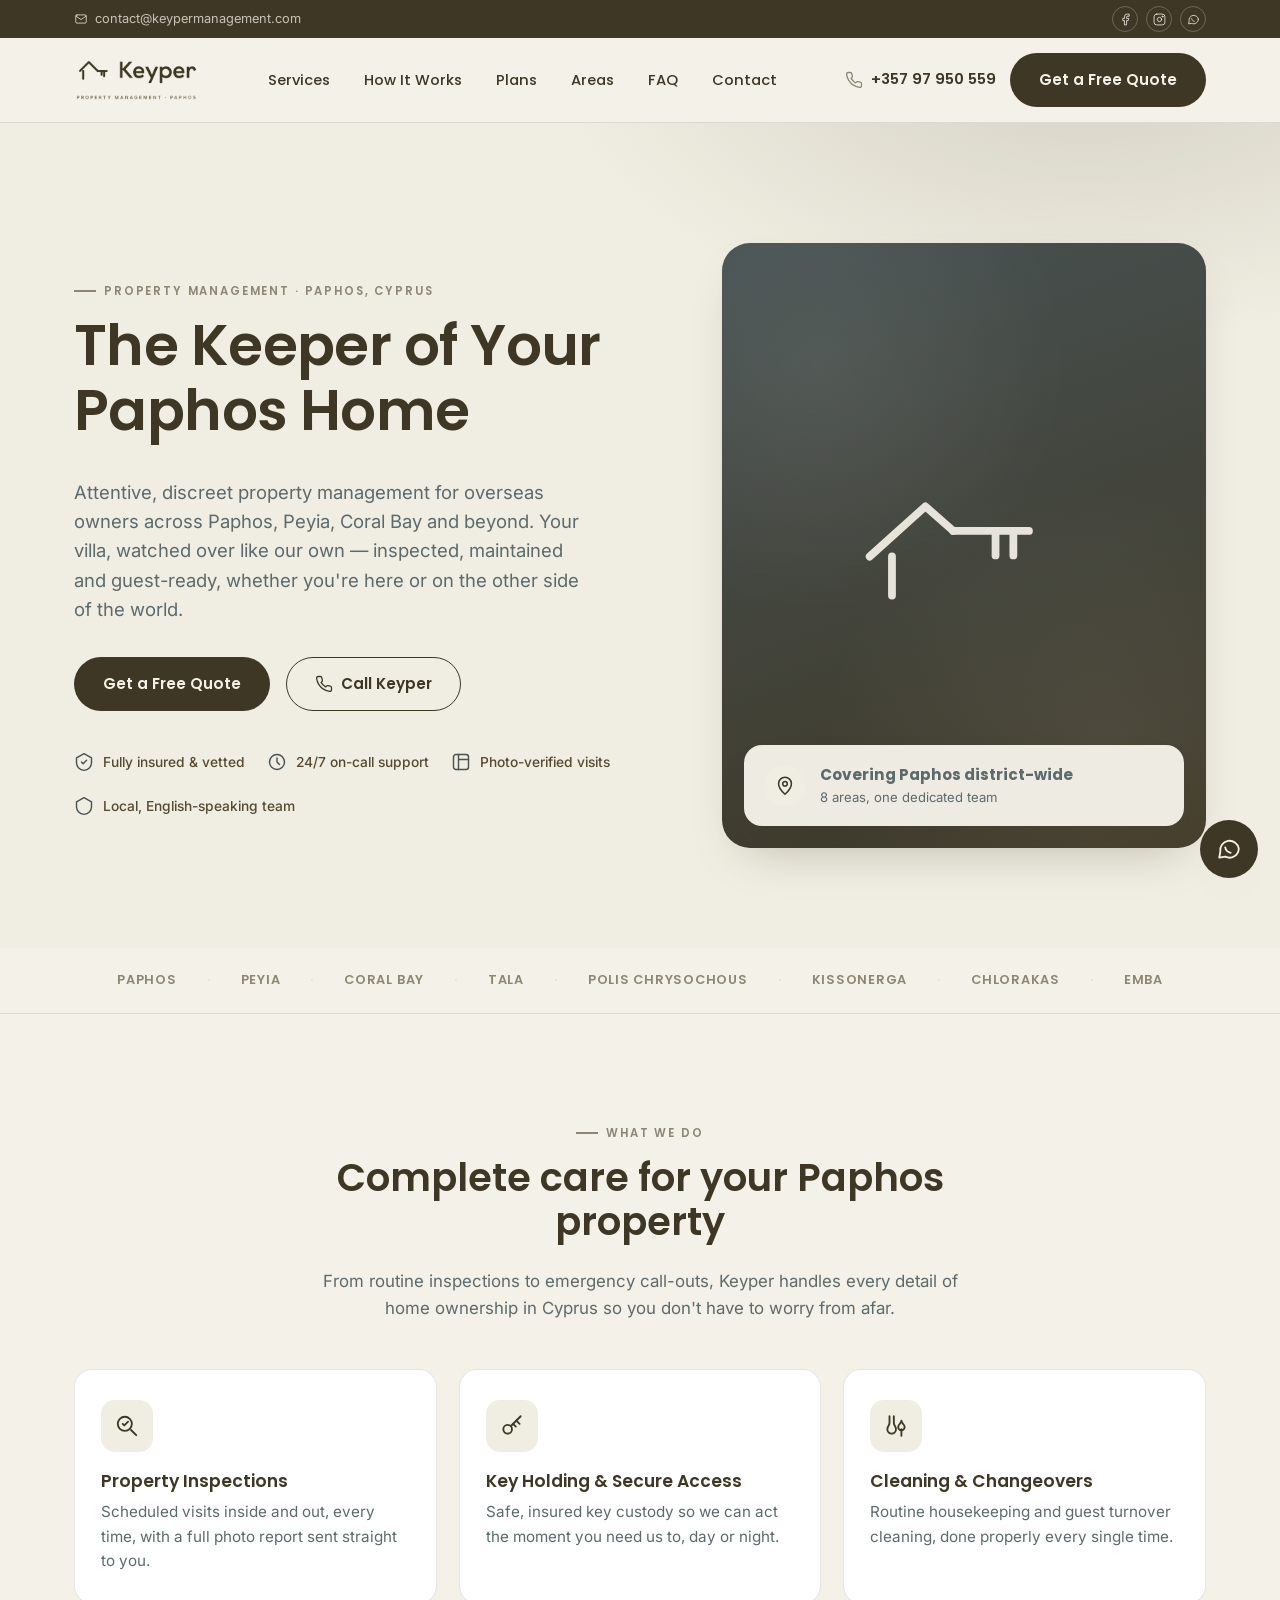
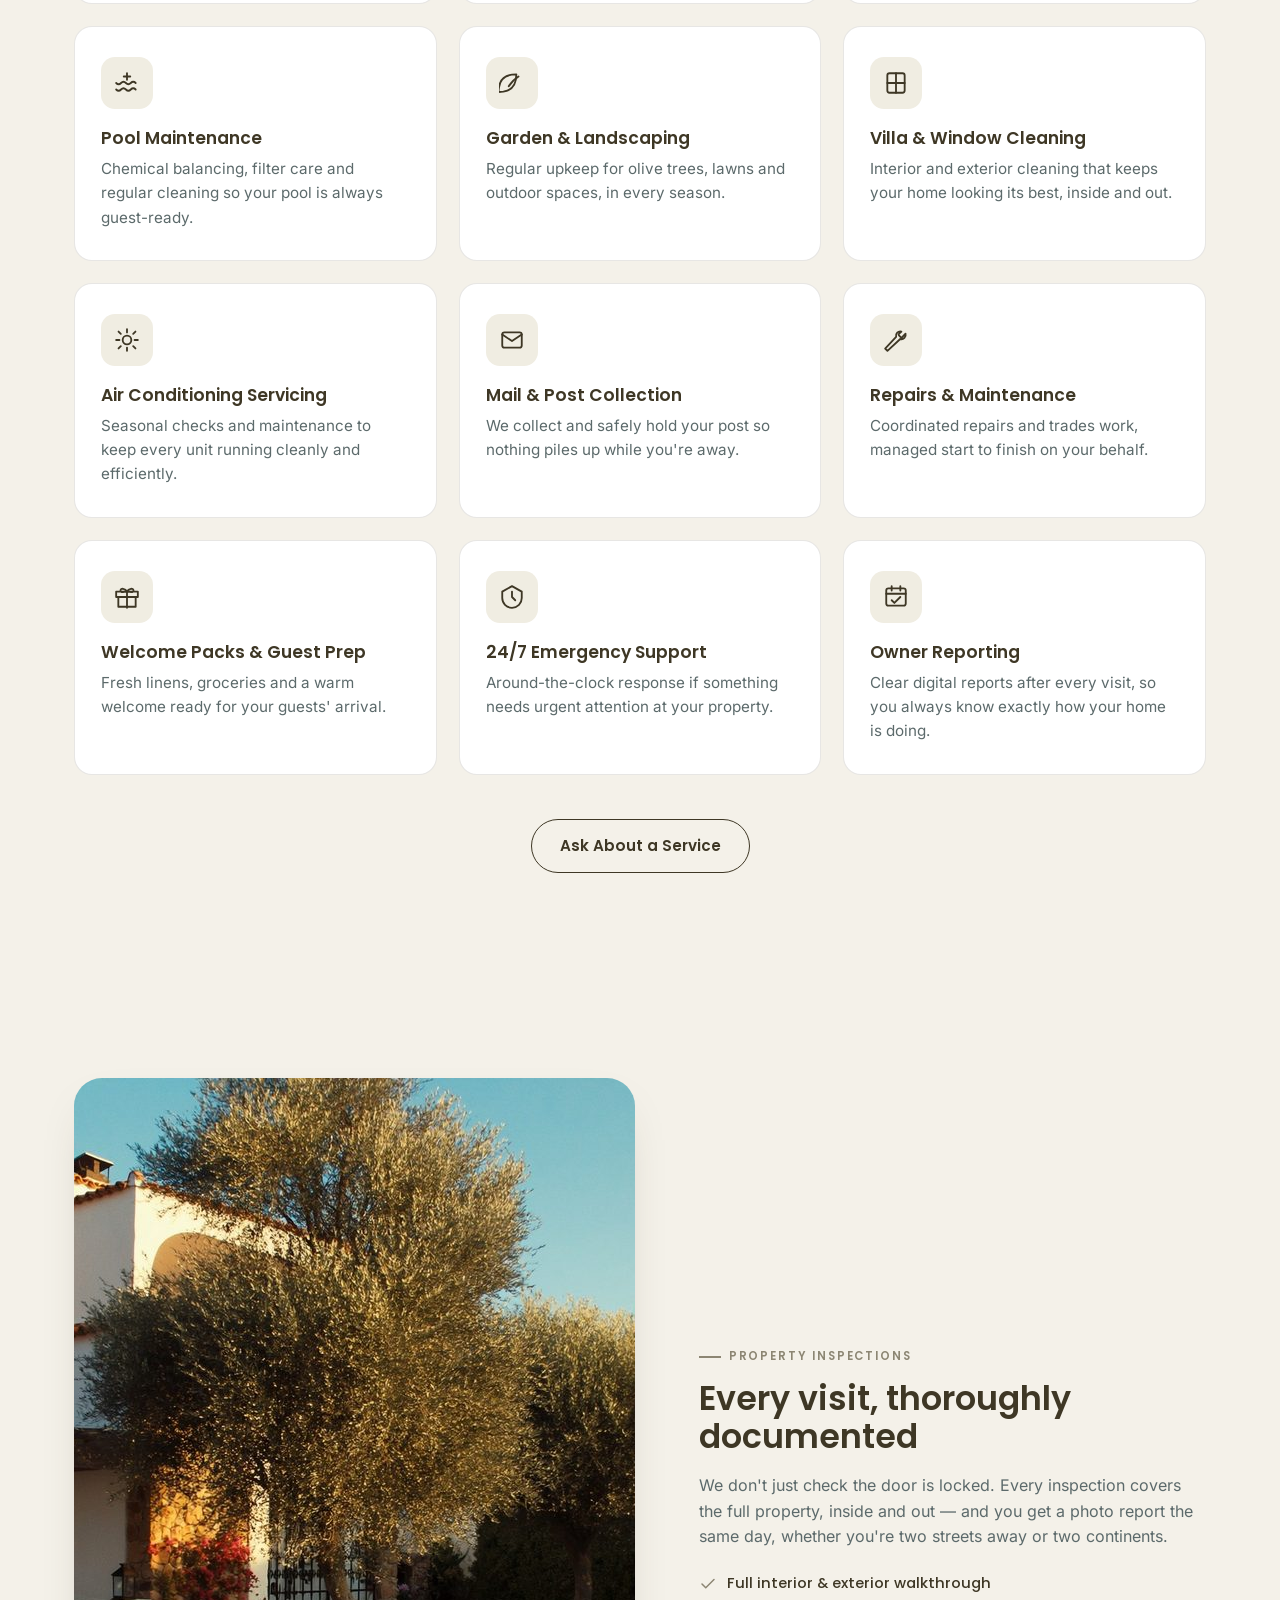
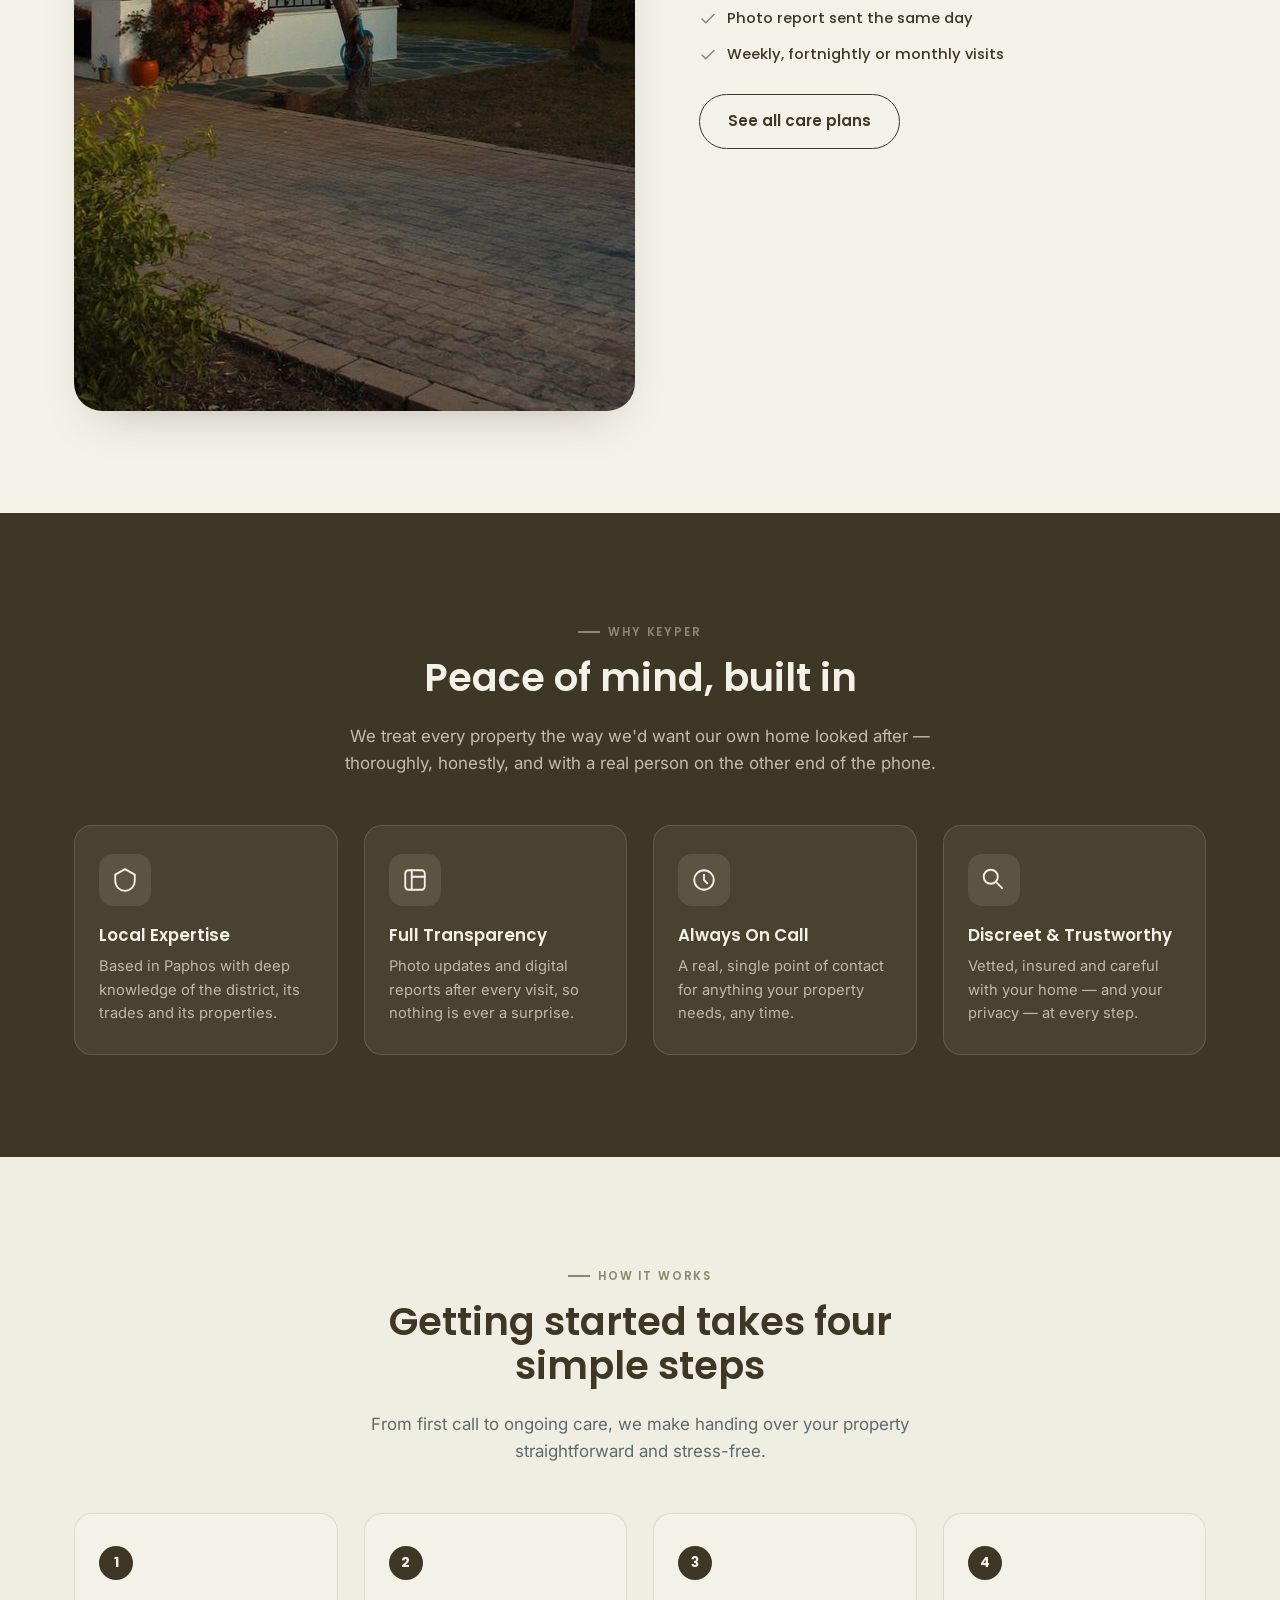
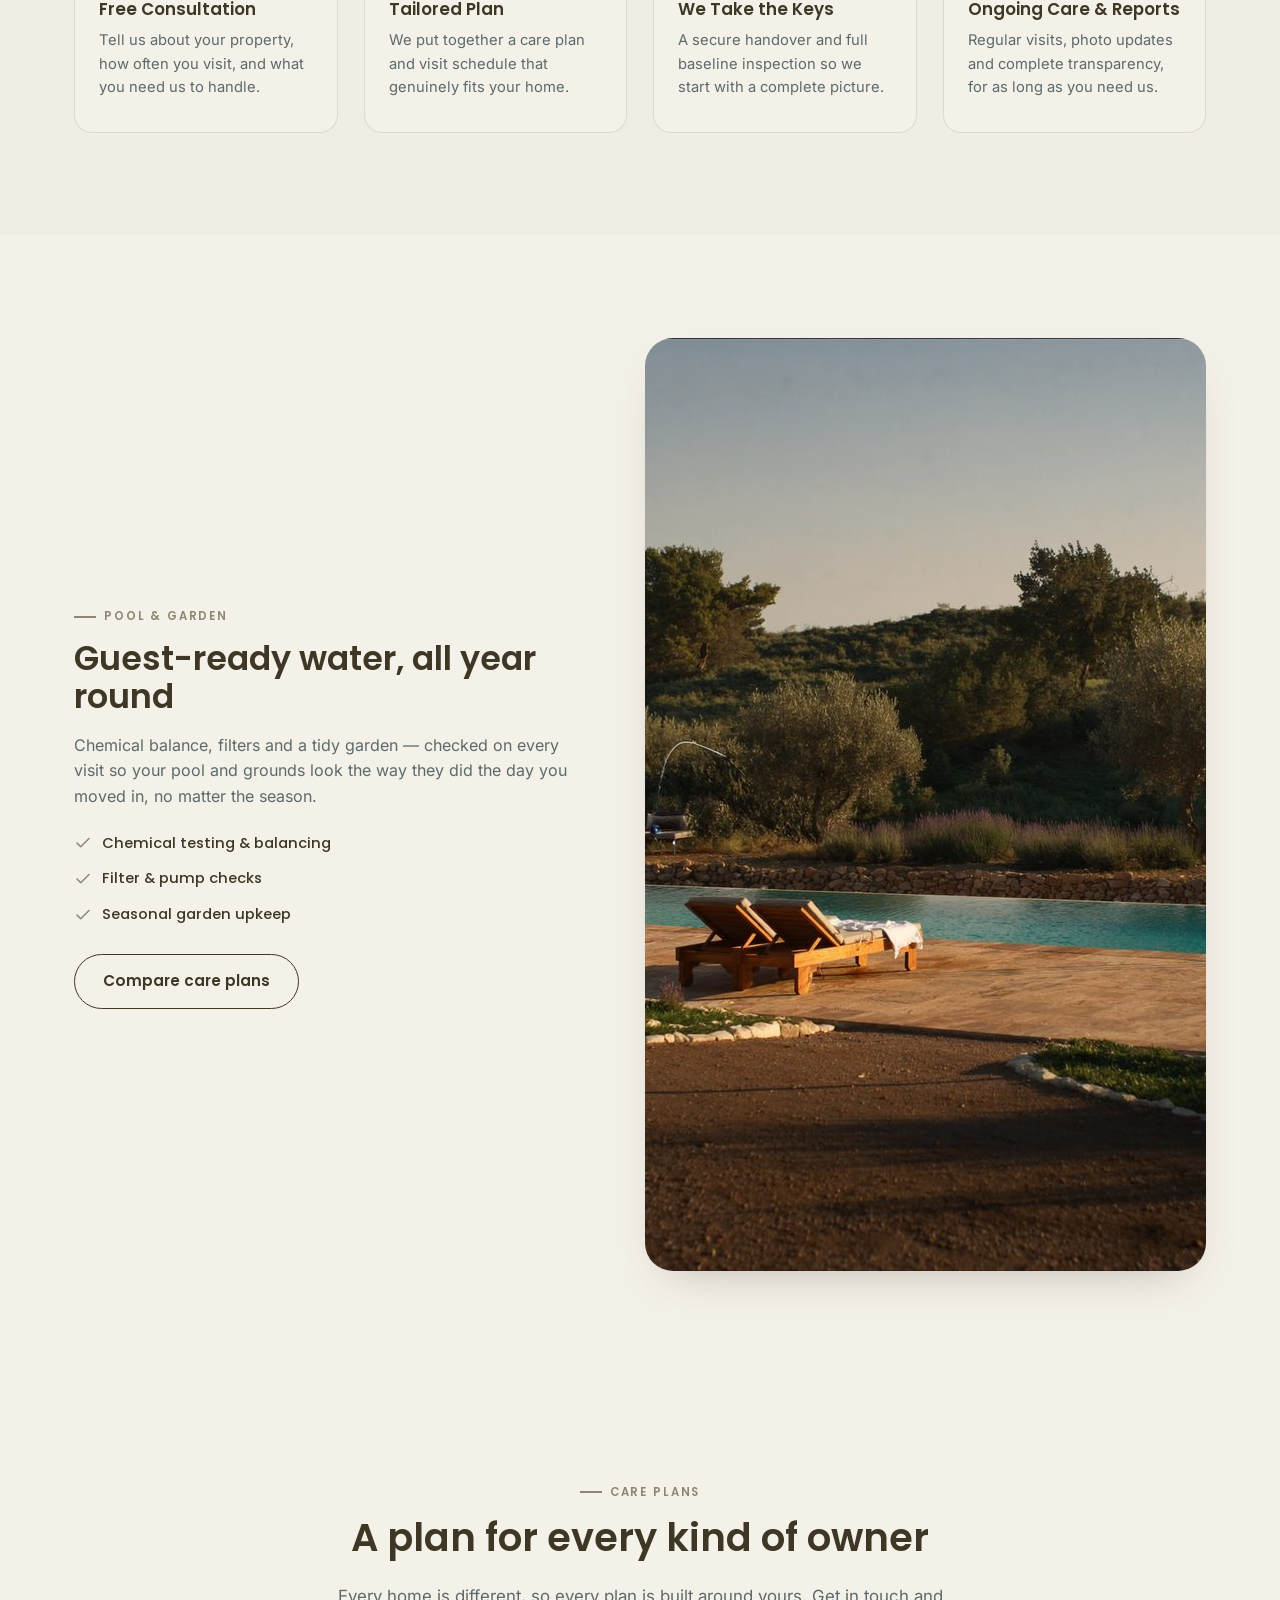
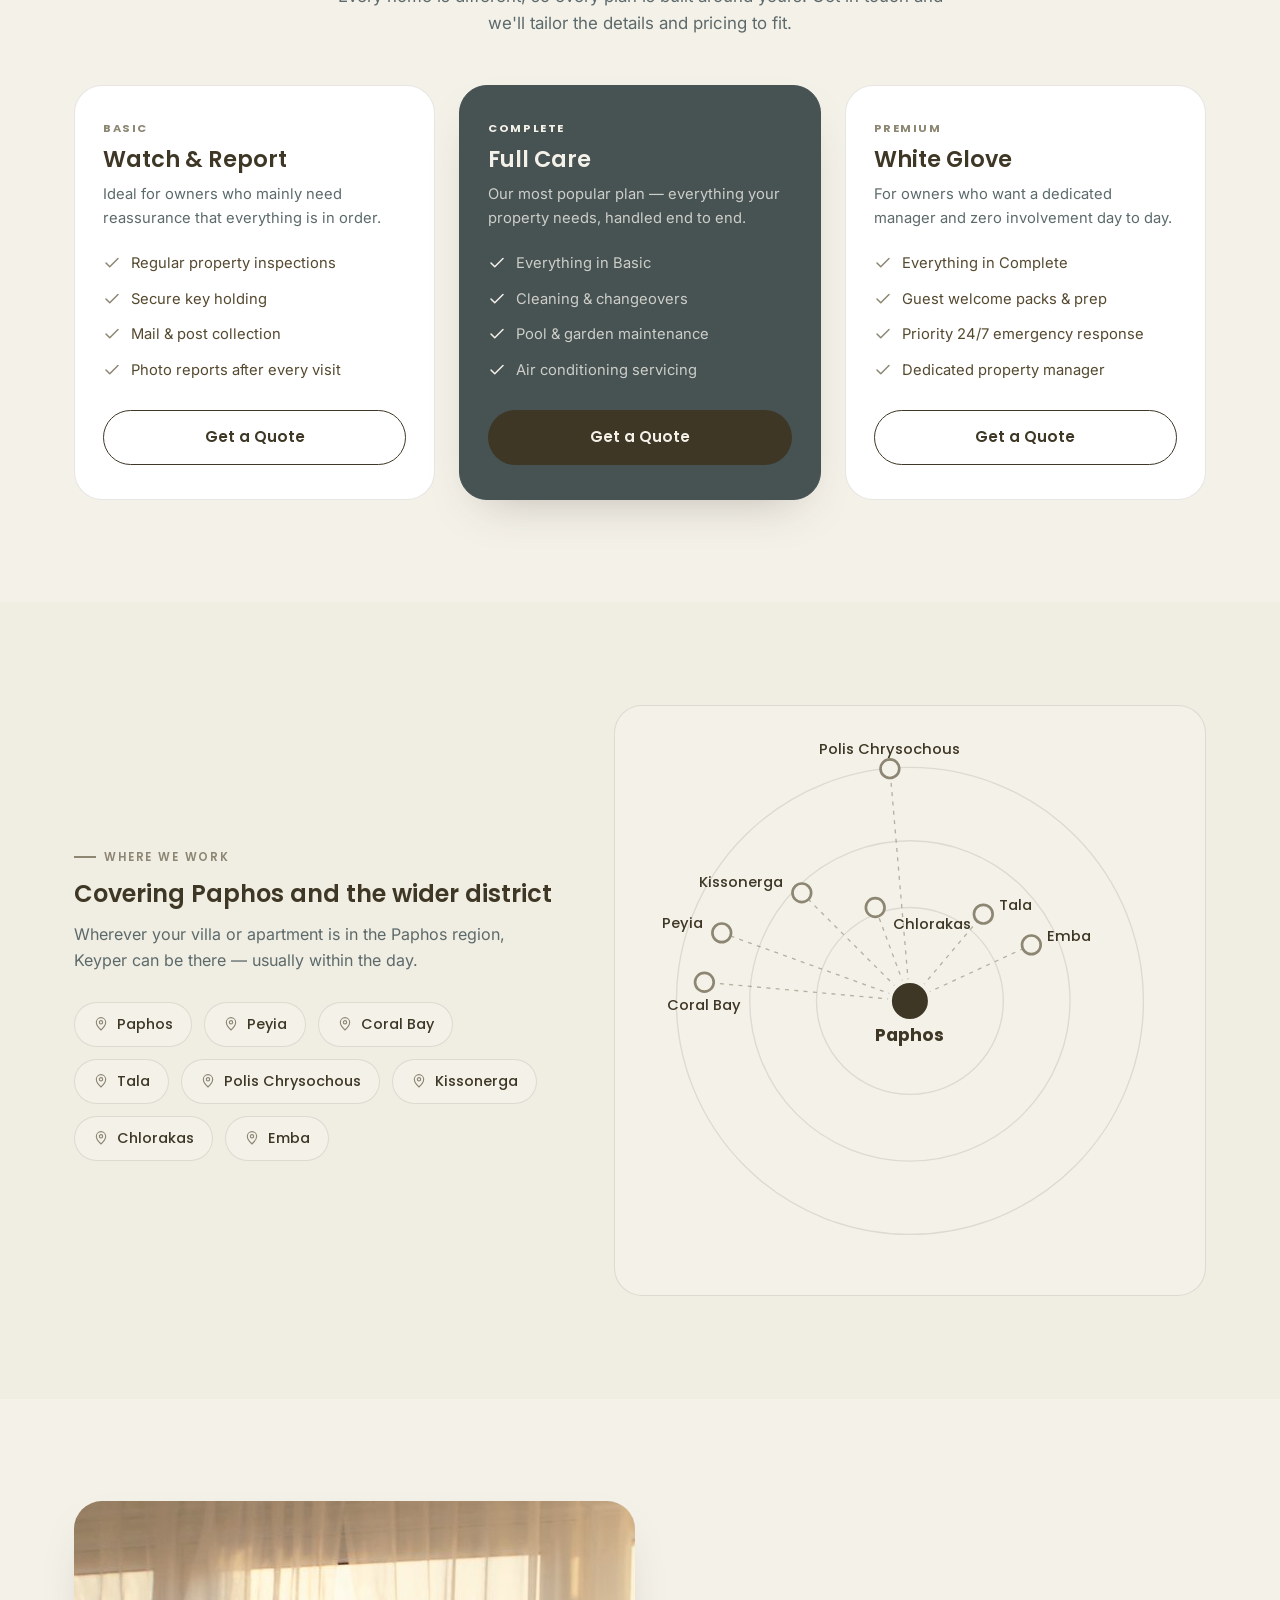
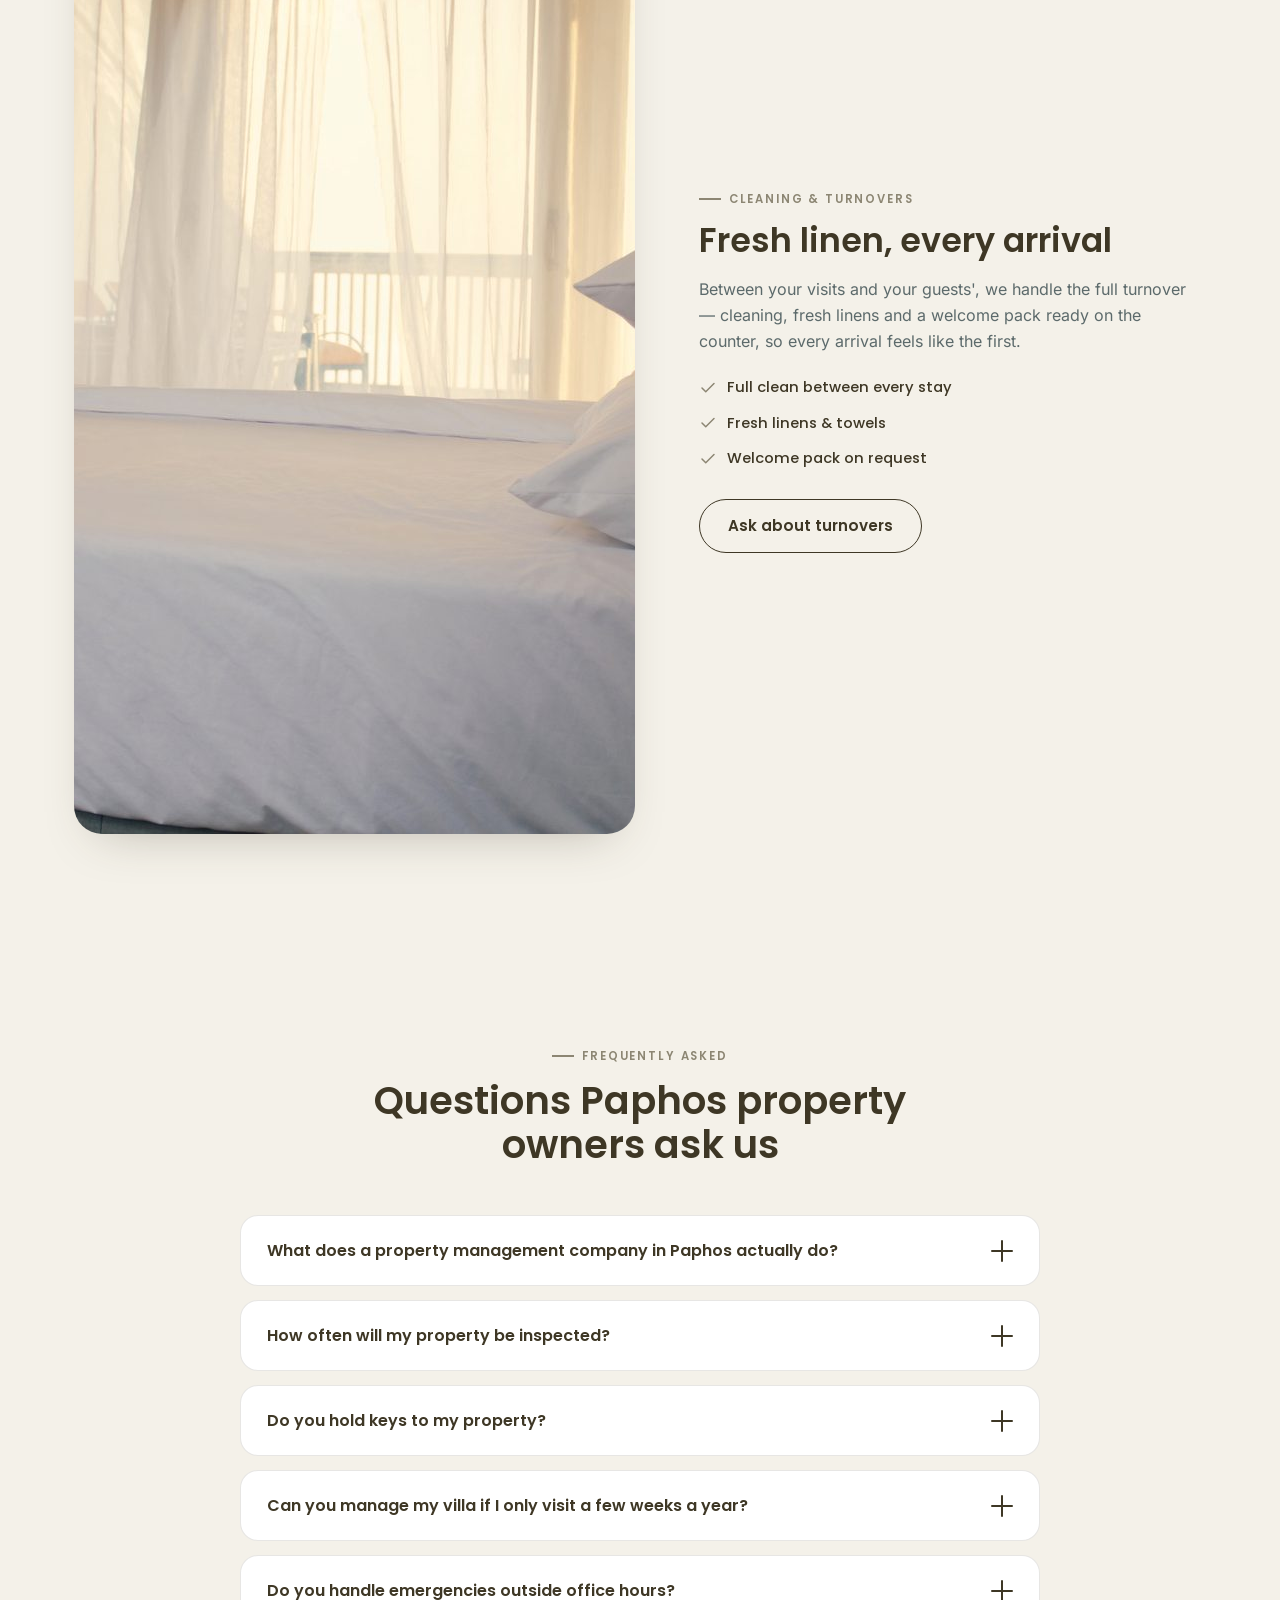
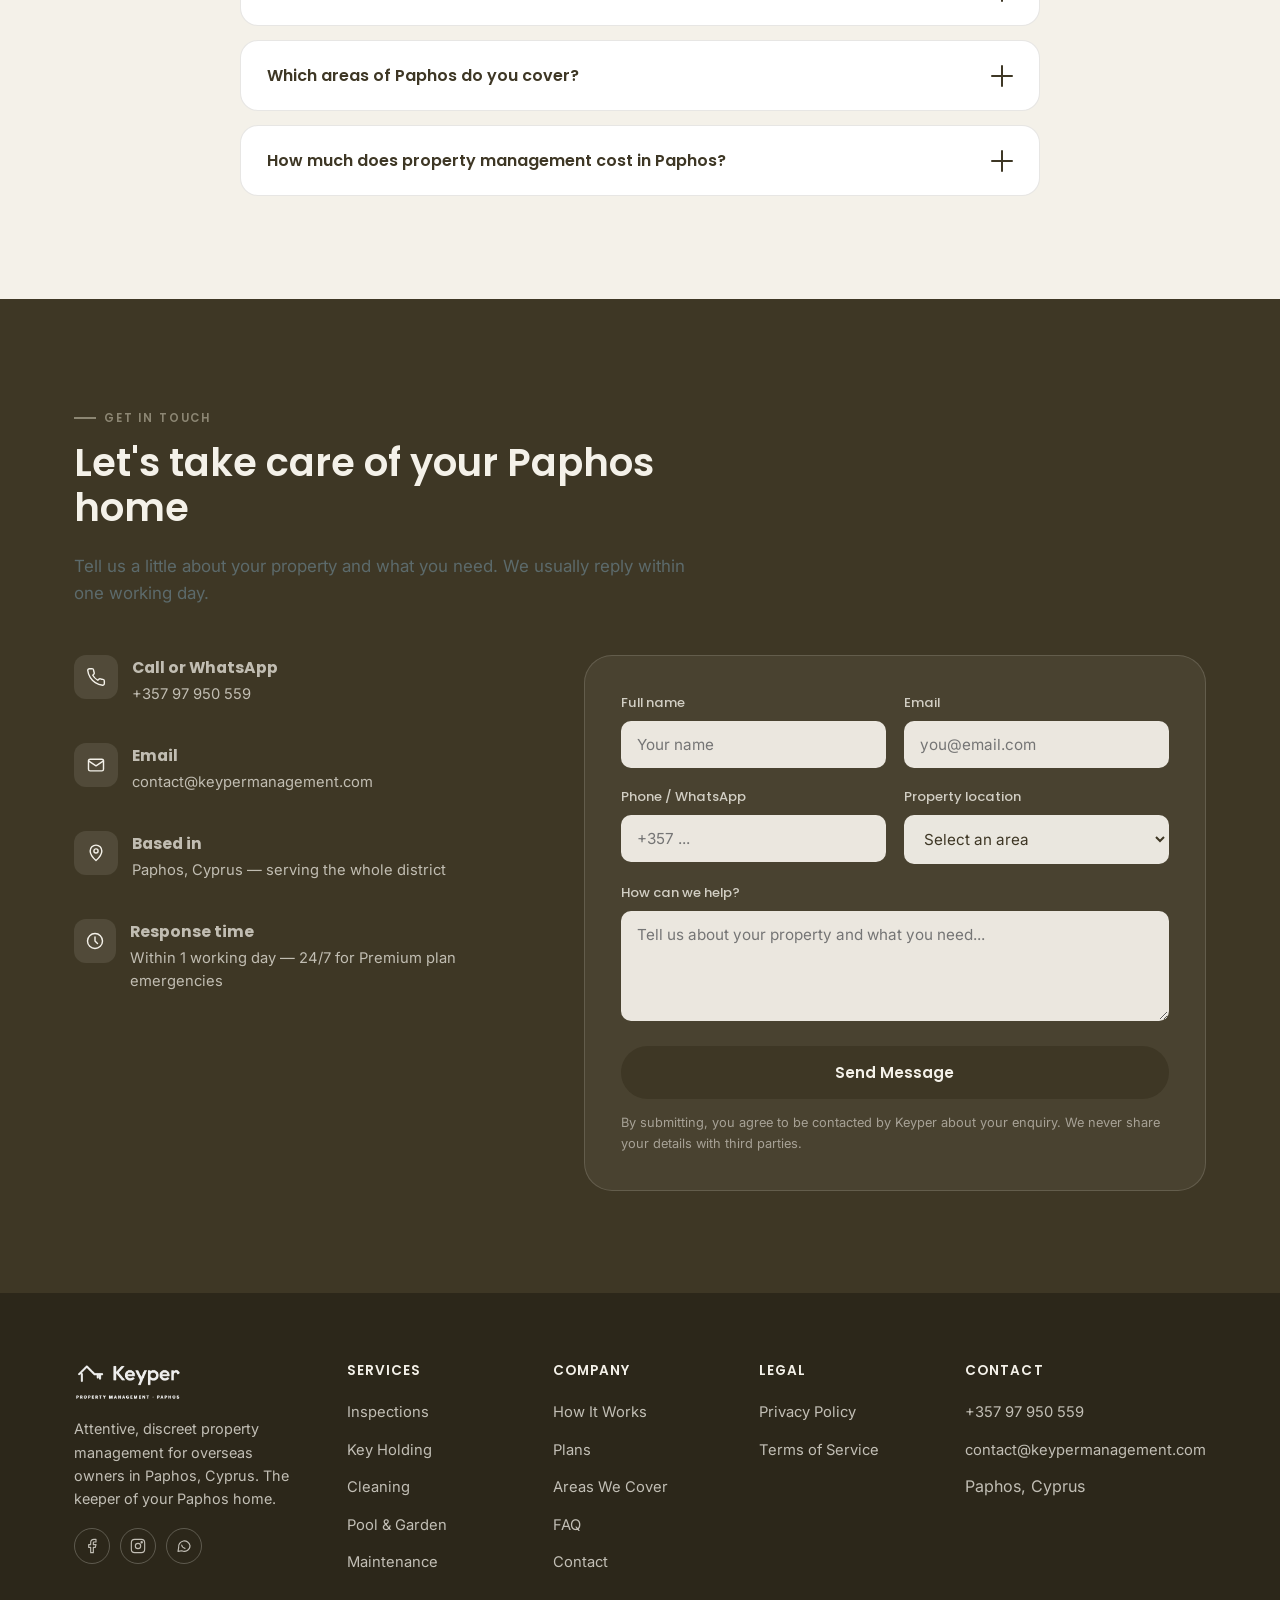
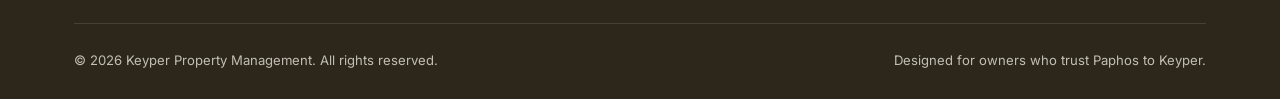
==== commit 69559716: "Remove fabricated villa example, replace area map with district illustration The hero card named a s" ====
--- a/index.html
+++ b/index.html
@@ -192,10 +192,10 @@
     <div class="hero-visual" data-reveal>
       <svg class="glyph" viewBox="0 0 200 130" fill="none" stroke="currentColor" stroke-width="7" stroke-linecap="round" stroke-linejoin="round"><path d="M15 75 65 30 90 52"/><path d="M35 75v35"/><path d="M90 52h68"/><path d="M128 52v22"/><path d="M144 52v22"/></svg>
       <div class="hero-card">
-        <span class="icon-badge"><svg viewBox="0 0 24 24" fill="none" stroke="currentColor" stroke-width="1.7" stroke-linecap="round" stroke-linejoin="round"><rect x="3" y="3" width="18" height="18" rx="3"/><path d="M9 3v18M9 9h12"/></svg></span>
+        <span class="icon-badge"><svg viewBox="0 0 24 24" fill="none" stroke="currentColor" stroke-width="1.7" stroke-linecap="round" stroke-linejoin="round"><path d="M12 21s-7-6.2-7-11.5A7 7 0 0 1 19 9.5C19 14.8 12 21 12 21Z"/><circle cx="12" cy="9.5" r="2.5"/></svg></span>
         <span>
-          <strong>Latest inspection</strong>
-          <span>Villa Elia, Peyia · report sent today</span>
+          <strong>Covering Paphos district-wide</strong>
+          <span>8 areas, one dedicated team</span>
         </span>
       </div>
     </div>
@@ -403,8 +403,54 @@
         <p style="color:var(--slate-soft);margin-bottom:28px;">Wherever your villa or apartment is in the Paphos region, Keyper can be there — usually within the day.</p>
         <div class="area-chips">          <span class="area-chip"><svg viewBox="0 0 24 24" fill="none" stroke="currentColor" stroke-width="1.7" stroke-linecap="round" stroke-linejoin="round"><path d="M12 21s-7-6.2-7-11.5A7 7 0 0 1 19 9.5C19 14.8 12 21 12 21Z"/><circle cx="12" cy="9.5" r="2.5"/></svg>Paphos</span>          <span class="area-chip"><svg viewBox="0 0 24 24" fill="none" stroke="currentColor" stroke-width="1.7" stroke-linecap="round" stroke-linejoin="round"><path d="M12 21s-7-6.2-7-11.5A7 7 0 0 1 19 9.5C19 14.8 12 21 12 21Z"/><circle cx="12" cy="9.5" r="2.5"/></svg>Peyia</span>          <span class="area-chip"><svg viewBox="0 0 24 24" fill="none" stroke="currentColor" stroke-width="1.7" stroke-linecap="round" stroke-linejoin="round"><path d="M12 21s-7-6.2-7-11.5A7 7 0 0 1 19 9.5C19 14.8 12 21 12 21Z"/><circle cx="12" cy="9.5" r="2.5"/></svg>Coral Bay</span>          <span class="area-chip"><svg viewBox="0 0 24 24" fill="none" stroke="currentColor" stroke-width="1.7" stroke-linecap="round" stroke-linejoin="round"><path d="M12 21s-7-6.2-7-11.5A7 7 0 0 1 19 9.5C19 14.8 12 21 12 21Z"/><circle cx="12" cy="9.5" r="2.5"/></svg>Tala</span>          <span class="area-chip"><svg viewBox="0 0 24 24" fill="none" stroke="currentColor" stroke-width="1.7" stroke-linecap="round" stroke-linejoin="round"><path d="M12 21s-7-6.2-7-11.5A7 7 0 0 1 19 9.5C19 14.8 12 21 12 21Z"/><circle cx="12" cy="9.5" r="2.5"/></svg>Polis Chrysochous</span>          <span class="area-chip"><svg viewBox="0 0 24 24" fill="none" stroke="currentColor" stroke-width="1.7" stroke-linecap="round" stroke-linejoin="round"><path d="M12 21s-7-6.2-7-11.5A7 7 0 0 1 19 9.5C19 14.8 12 21 12 21Z"/><circle cx="12" cy="9.5" r="2.5"/></svg>Kissonerga</span>          <span class="area-chip"><svg viewBox="0 0 24 24" fill="none" stroke="currentColor" stroke-width="1.7" stroke-linecap="round" stroke-linejoin="round"><path d="M12 21s-7-6.2-7-11.5A7 7 0 0 1 19 9.5C19 14.8 12 21 12 21Z"/><circle cx="12" cy="9.5" r="2.5"/></svg>Chlorakas</span>          <span class="area-chip"><svg viewBox="0 0 24 24" fill="none" stroke="currentColor" stroke-width="1.7" stroke-linecap="round" stroke-linejoin="round"><path d="M12 21s-7-6.2-7-11.5A7 7 0 0 1 19 9.5C19 14.8 12 21 12 21Z"/><circle cx="12" cy="9.5" r="2.5"/></svg>Emba</span>        </div>
       </div>
-      <div class="map-visual" data-reveal aria-hidden="true">
-        <svg viewBox="0 0 24 24" fill="none" stroke="currentColor" stroke-width="1.2" stroke-linecap="round" stroke-linejoin="round"><path d="M12 21s-7-6.2-7-11.5A7 7 0 0 1 19 9.5C19 14.8 12 21 12 21Z"/><circle cx="12" cy="9.5" r="2.5"/></svg>
+      <div class="district-map" data-reveal aria-hidden="true">
+        <svg viewBox="0 0 400 400" class="district-map-svg">
+          <circle cx="200" cy="200" r="175" class="map-ring"/>
+          <circle cx="200" cy="200" r="120" class="map-ring"/>
+          <circle cx="200" cy="200" r="70" class="map-ring"/>
+
+          <line x1="200" y1="200" x2="174" y2="130" class="map-spoke"/>
+          <line x1="200" y1="200" x2="119" y2="119" class="map-spoke"/>
+          <line x1="200" y1="200" x2="59" y2="149" class="map-spoke"/>
+          <line x1="200" y1="200" x2="46" y2="186" class="map-spoke"/>
+          <line x1="200" y1="200" x2="255" y2="135" class="map-spoke"/>
+          <line x1="200" y1="200" x2="291" y2="158" class="map-spoke"/>
+          <line x1="200" y1="200" x2="185" y2="26" class="map-spoke"/>
+
+          <g class="map-pin">
+            <circle cx="174" cy="130" r="7"/>
+            <text x="187" y="146" text-anchor="start">Chlorakas</text>
+          </g>
+          <g class="map-pin">
+            <circle cx="119" cy="119" r="7"/>
+            <text x="105" y="115" text-anchor="end">Kissonerga</text>
+          </g>
+          <g class="map-pin">
+            <circle cx="59" cy="149" r="7"/>
+            <text x="45" y="145" text-anchor="end">Peyia</text>
+          </g>
+          <g class="map-pin">
+            <circle cx="46" cy="186" r="7"/>
+            <text x="46" y="207" text-anchor="middle">Coral Bay</text>
+          </g>
+          <g class="map-pin">
+            <circle cx="255" cy="135" r="7"/>
+            <text x="267" y="132" text-anchor="start">Tala</text>
+          </g>
+          <g class="map-pin">
+            <circle cx="291" cy="158" r="7"/>
+            <text x="303" y="155" text-anchor="start">Emba</text>
+          </g>
+          <g class="map-pin">
+            <circle cx="185" cy="26" r="7"/>
+            <text x="185" y="15" text-anchor="middle">Polis Chrysochous</text>
+          </g>
+
+          <g class="map-hub">
+            <circle cx="200" cy="200" r="15"/>
+            <text x="200" y="230" text-anchor="middle">Paphos</text>
+          </g>
+        </svg>
       </div>
     </div>
   </div>
--- a/assets/css/styles.css
+++ b/assets/css/styles.css
@@ -821,7 +821,7 @@
   color: var(--olive);
 }
 
-.map-visual {
+.district-map {
   aspect-ratio: 1 / 1;
   background: var(--paper);
   border: 1px solid var(--line);
@@ -831,12 +831,51 @@
   justify-content: center;
   position: relative;
   overflow: hidden;
-}
-
-.map-visual svg {
-  width: 78%;
-  height: 78%;
-  color: var(--slate);
+  padding: 28px;
+}
+
+.district-map-svg {
+  width: 100%;
+  height: 100%;
+}
+
+.map-ring {
+  fill: none;
+  stroke: var(--line);
+  stroke-width: 1;
+}
+
+.map-spoke {
+  stroke: var(--olive);
+  stroke-width: 1;
+  stroke-dasharray: 3 4;
+  opacity: 0.6;
+}
+
+.map-pin circle {
+  fill: var(--paper);
+  stroke: var(--olive);
+  stroke-width: 2;
+}
+
+.map-pin text {
+  font-family: var(--font-head);
+  font-size: 11px;
+  font-weight: 500;
+  fill: var(--bark);
+}
+
+.map-hub circle {
+  fill: var(--bark);
+  stroke: var(--paper);
+  stroke-width: 3;
+}
+
+.map-hub text {
+  font-family: var(--font-head);
+  font-size: 13px;
+  font-weight: 700;
+  fill: var(--bark);
 }
 
 /* ---------- Spotlight (photo + copy panels woven into the page flow) ---------- */
@@ -1281,7 +1320,7 @@
     grid-template-columns: 1fr;
   }
 
-  .map-visual {
+  .district-map {
     max-width: 380px;
     margin: 0 auto;
   }
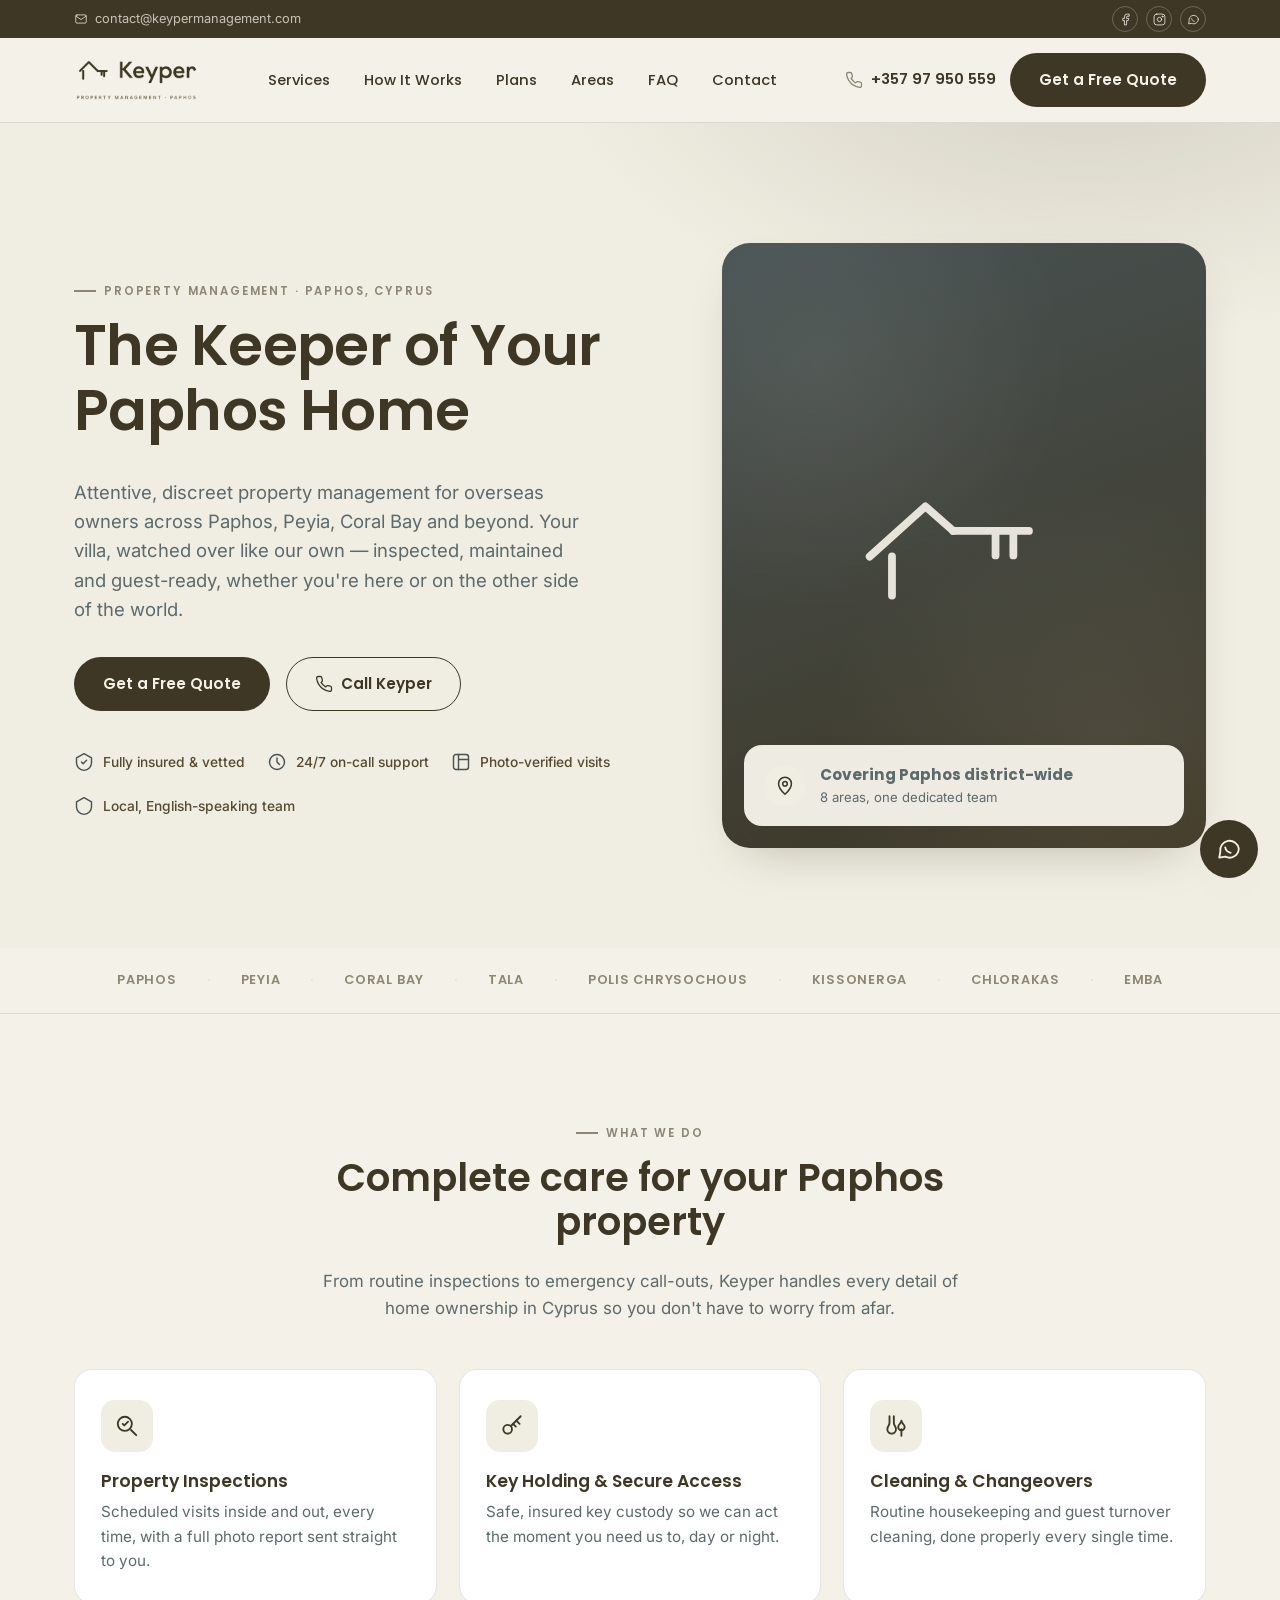
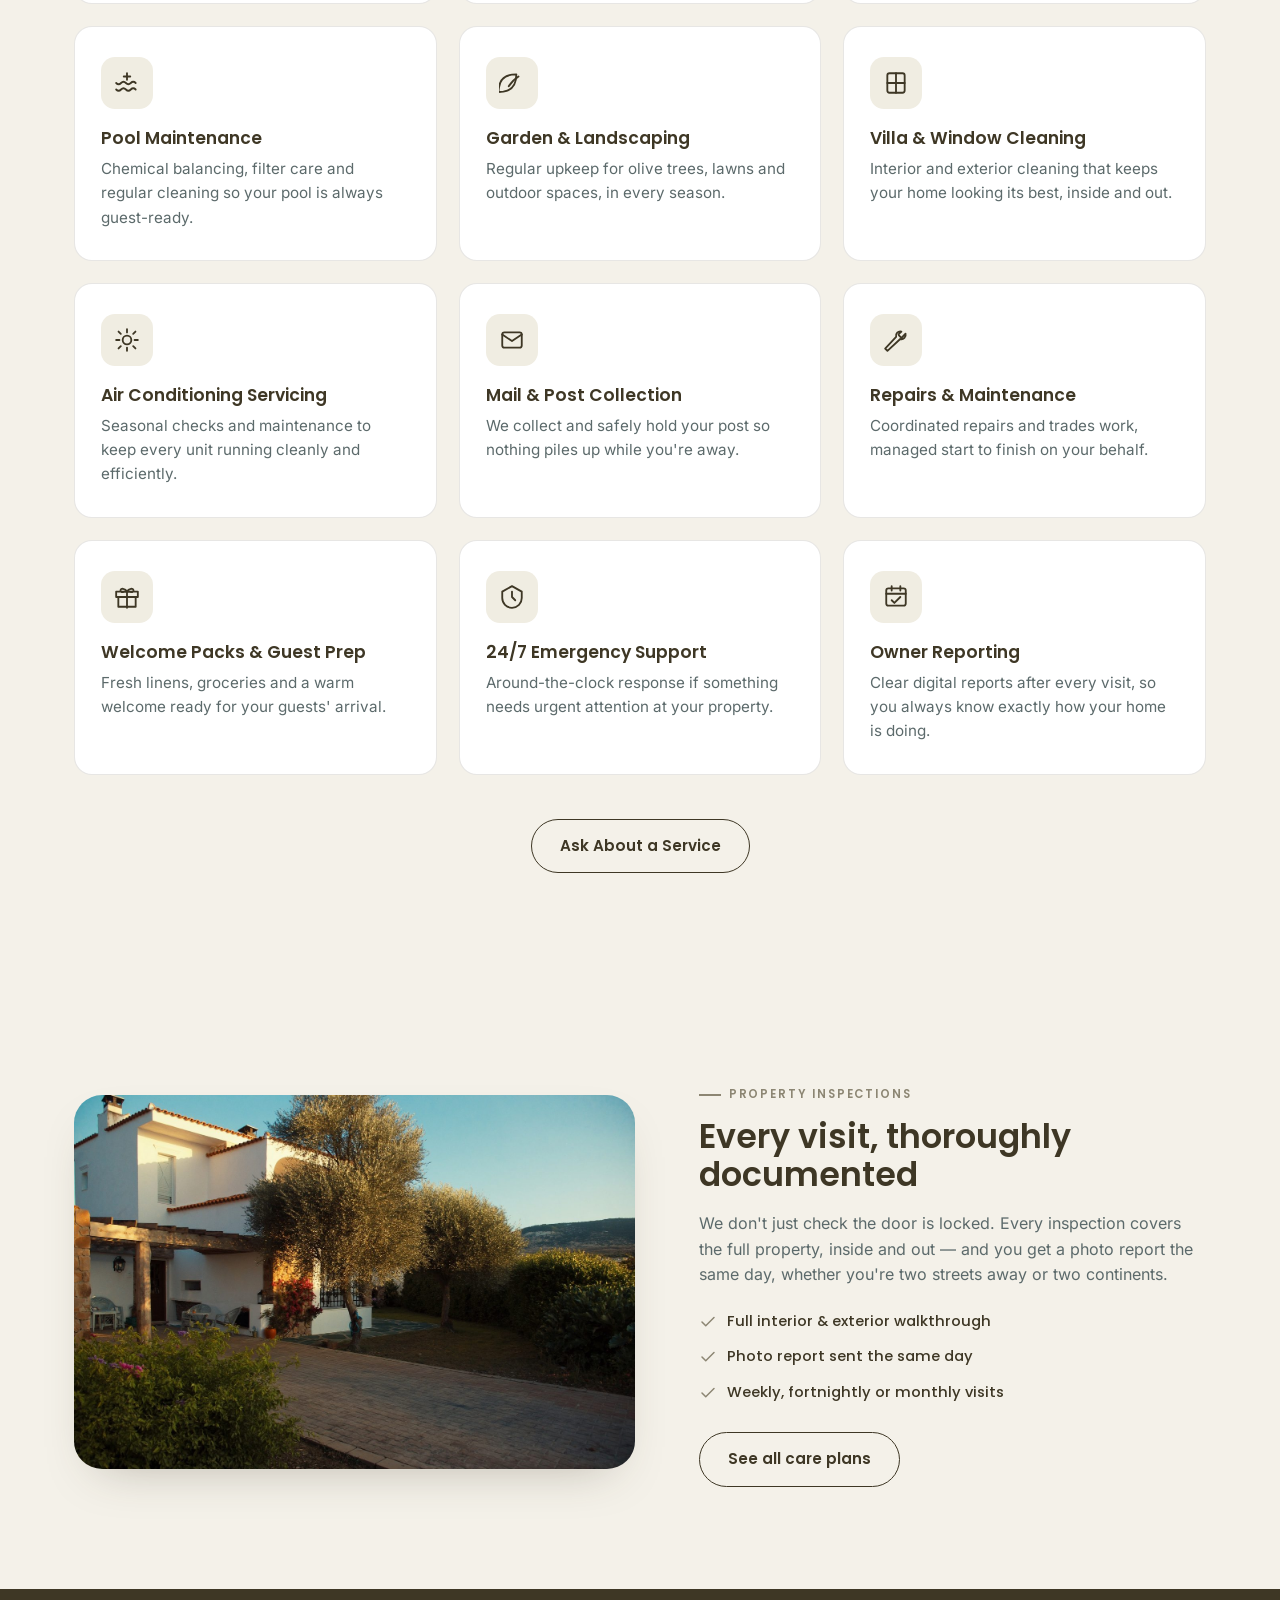
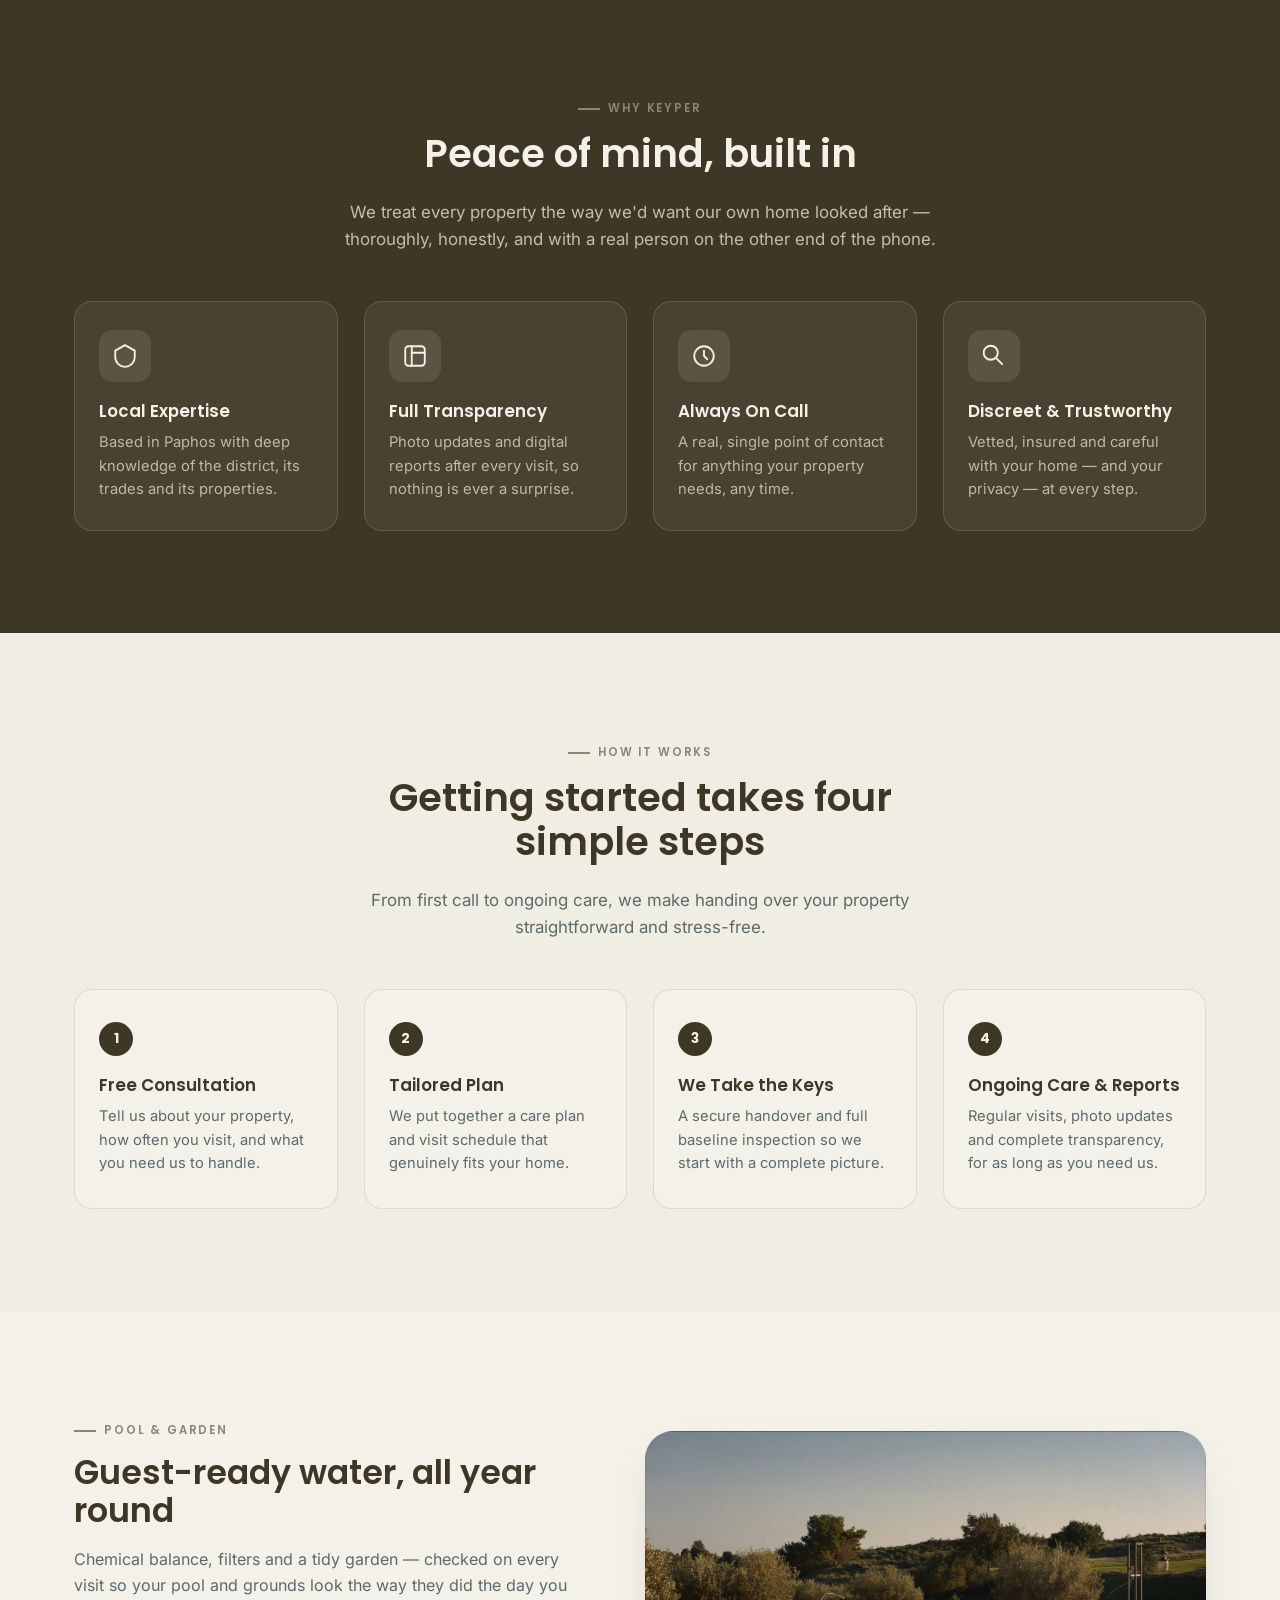
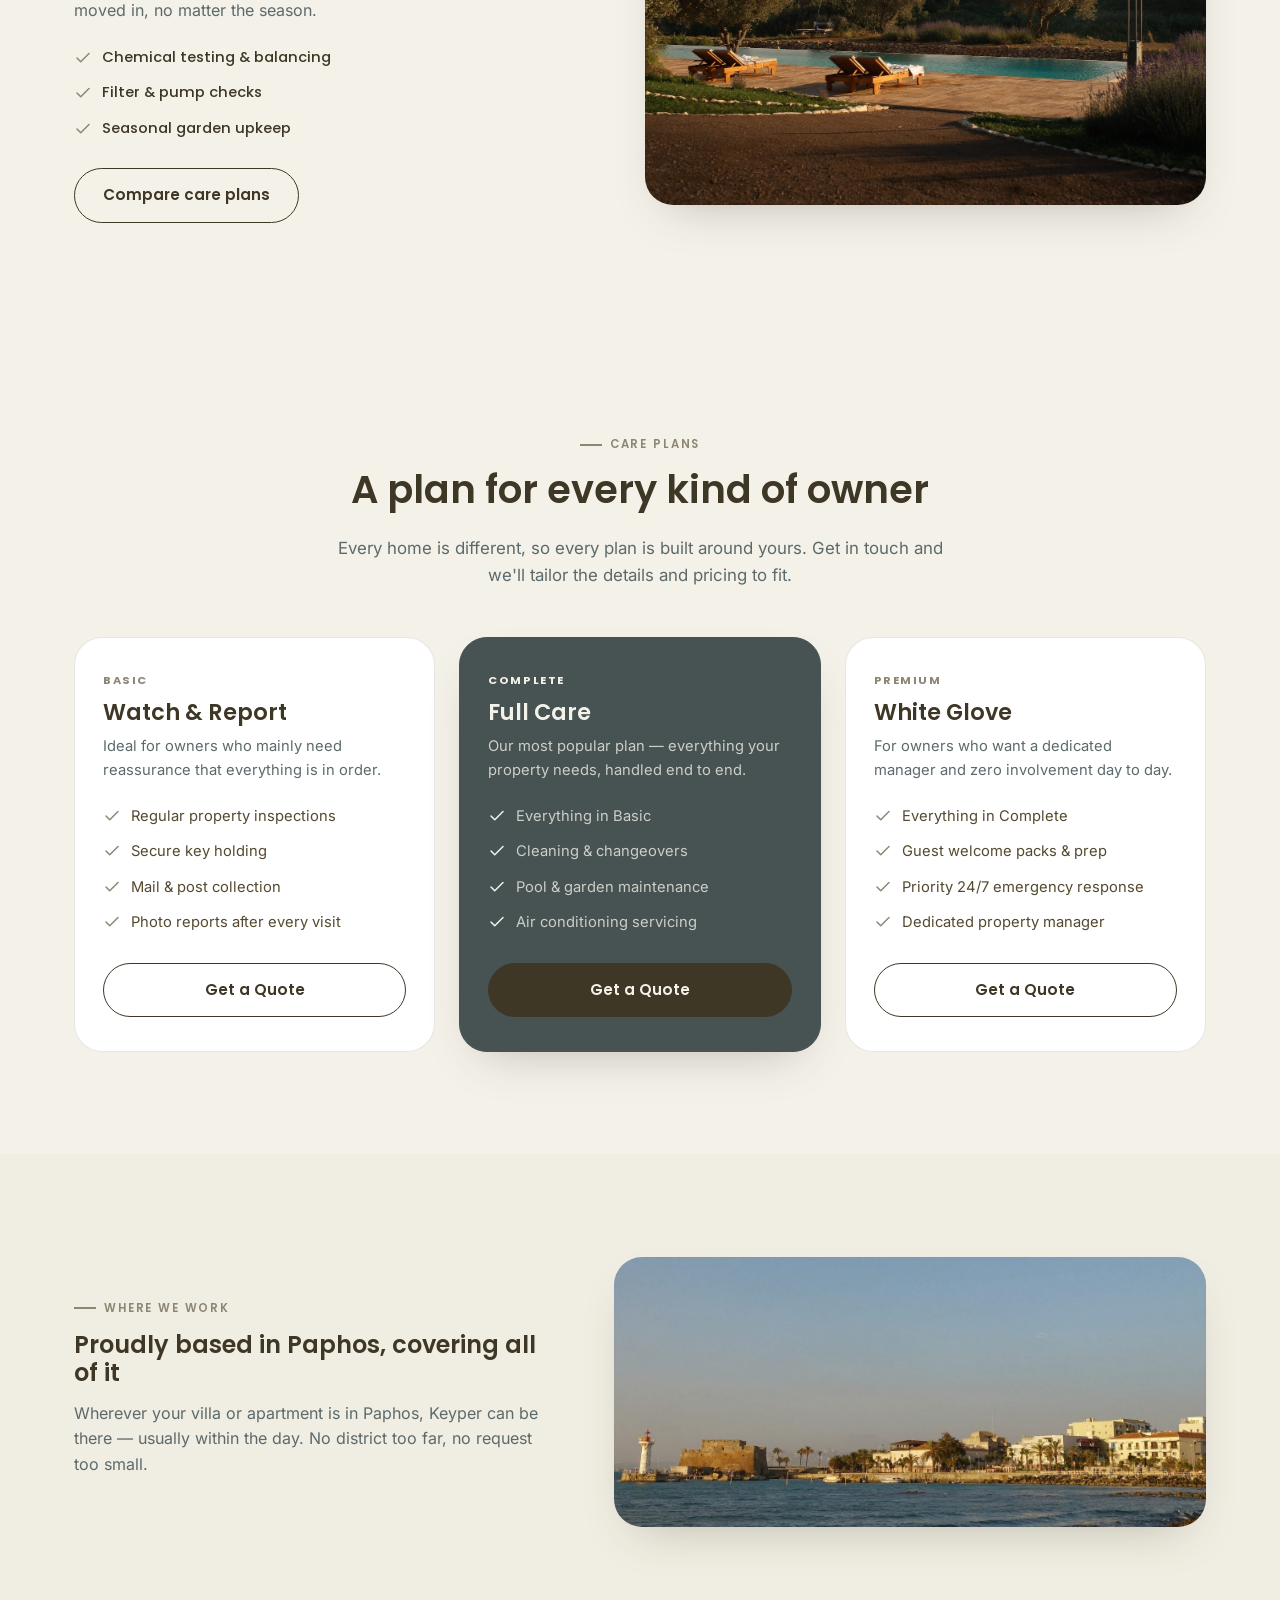
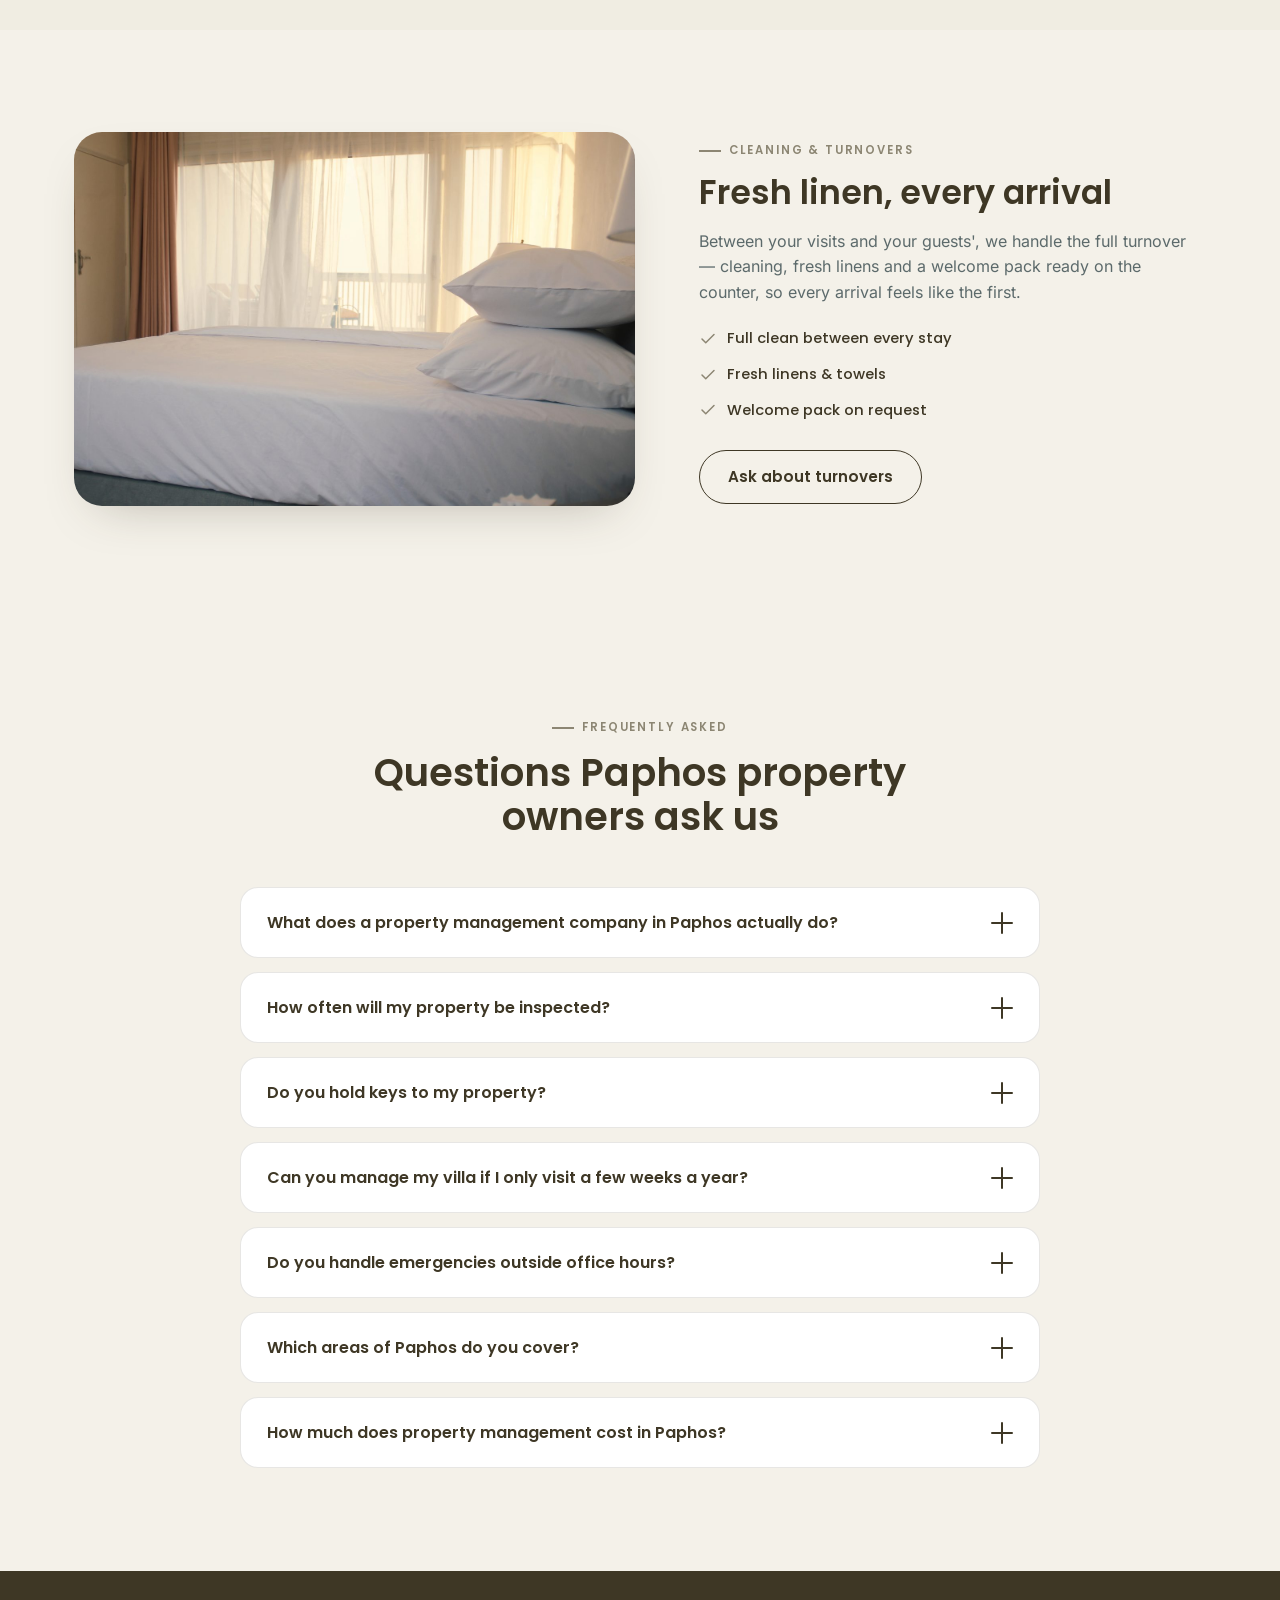
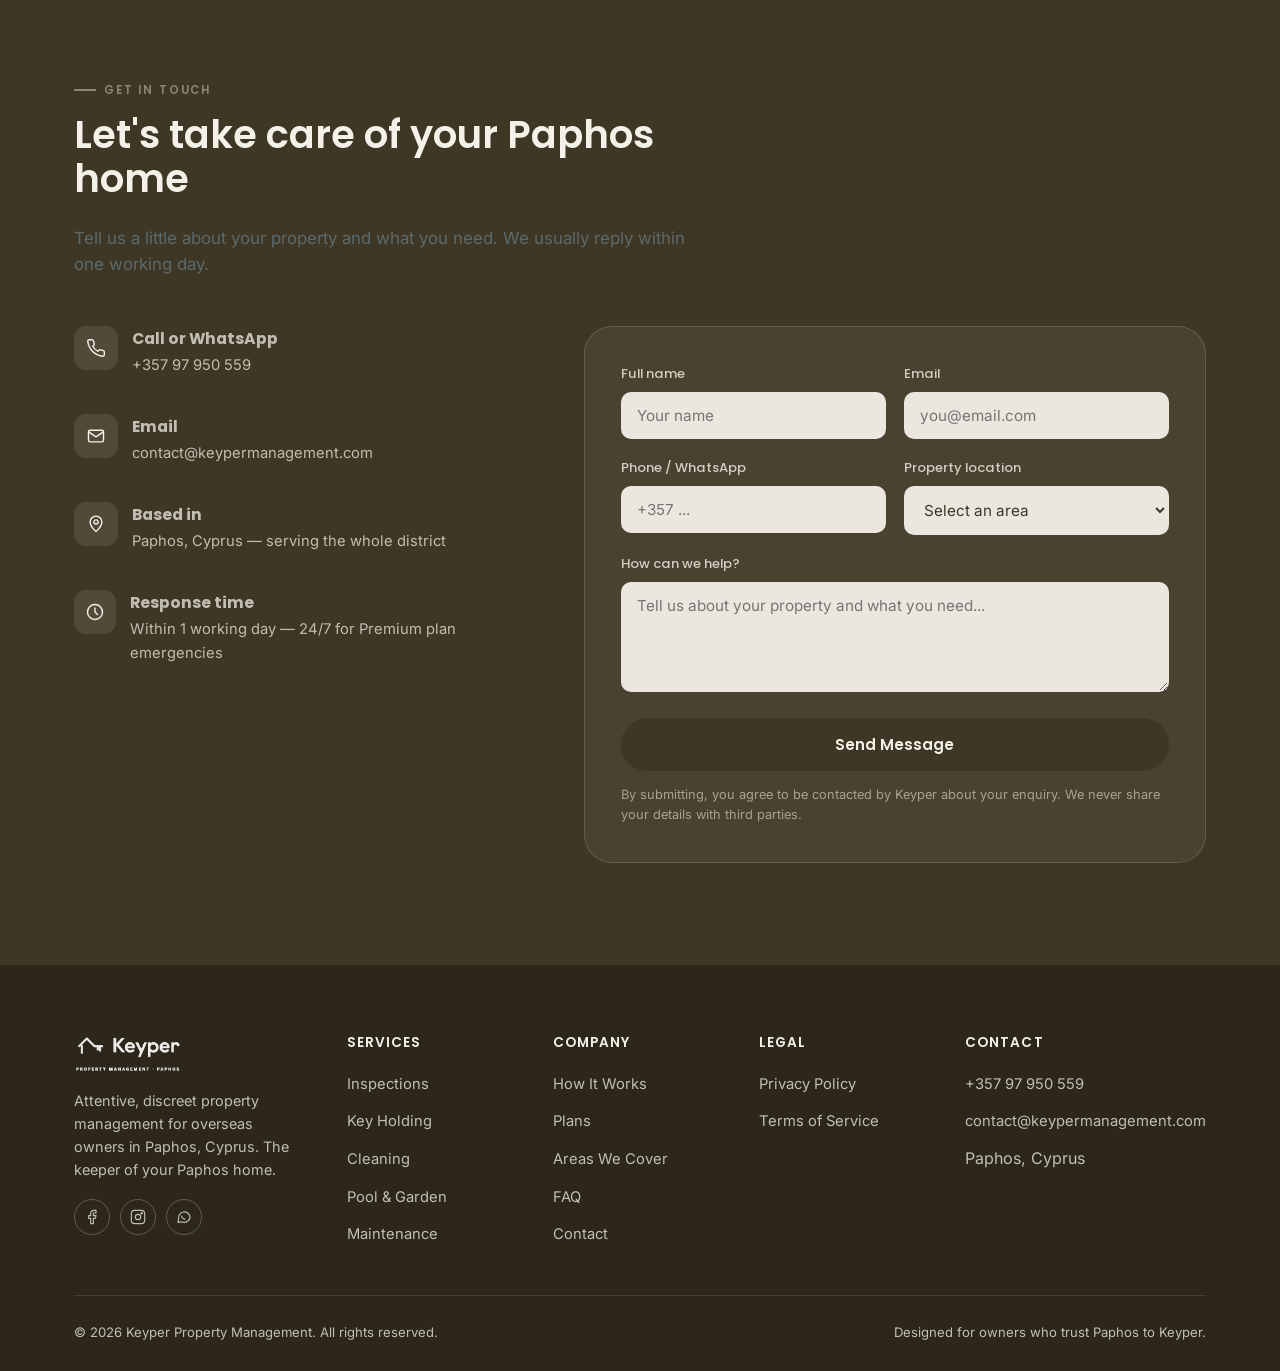
==== commit 1b07496b: "Simplify Areas section to a single unified message, no named sub-districts Replace the chip list + h" ====
--- a/index.html
+++ b/index.html
@@ -399,58 +399,11 @@
     <div class="areas-layout">
       <div data-reveal>
         <span class="eyebrow">Where We Work</span>
-        <h2>Covering Paphos and the wider district</h2>
-        <p style="color:var(--slate-soft);margin-bottom:28px;">Wherever your villa or apartment is in the Paphos region, Keyper can be there — usually within the day.</p>
-        <div class="area-chips">          <span class="area-chip"><svg viewBox="0 0 24 24" fill="none" stroke="currentColor" stroke-width="1.7" stroke-linecap="round" stroke-linejoin="round"><path d="M12 21s-7-6.2-7-11.5A7 7 0 0 1 19 9.5C19 14.8 12 21 12 21Z"/><circle cx="12" cy="9.5" r="2.5"/></svg>Paphos</span>          <span class="area-chip"><svg viewBox="0 0 24 24" fill="none" stroke="currentColor" stroke-width="1.7" stroke-linecap="round" stroke-linejoin="round"><path d="M12 21s-7-6.2-7-11.5A7 7 0 0 1 19 9.5C19 14.8 12 21 12 21Z"/><circle cx="12" cy="9.5" r="2.5"/></svg>Peyia</span>          <span class="area-chip"><svg viewBox="0 0 24 24" fill="none" stroke="currentColor" stroke-width="1.7" stroke-linecap="round" stroke-linejoin="round"><path d="M12 21s-7-6.2-7-11.5A7 7 0 0 1 19 9.5C19 14.8 12 21 12 21Z"/><circle cx="12" cy="9.5" r="2.5"/></svg>Coral Bay</span>          <span class="area-chip"><svg viewBox="0 0 24 24" fill="none" stroke="currentColor" stroke-width="1.7" stroke-linecap="round" stroke-linejoin="round"><path d="M12 21s-7-6.2-7-11.5A7 7 0 0 1 19 9.5C19 14.8 12 21 12 21Z"/><circle cx="12" cy="9.5" r="2.5"/></svg>Tala</span>          <span class="area-chip"><svg viewBox="0 0 24 24" fill="none" stroke="currentColor" stroke-width="1.7" stroke-linecap="round" stroke-linejoin="round"><path d="M12 21s-7-6.2-7-11.5A7 7 0 0 1 19 9.5C19 14.8 12 21 12 21Z"/><circle cx="12" cy="9.5" r="2.5"/></svg>Polis Chrysochous</span>          <span class="area-chip"><svg viewBox="0 0 24 24" fill="none" stroke="currentColor" stroke-width="1.7" stroke-linecap="round" stroke-linejoin="round"><path d="M12 21s-7-6.2-7-11.5A7 7 0 0 1 19 9.5C19 14.8 12 21 12 21Z"/><circle cx="12" cy="9.5" r="2.5"/></svg>Kissonerga</span>          <span class="area-chip"><svg viewBox="0 0 24 24" fill="none" stroke="currentColor" stroke-width="1.7" stroke-linecap="round" stroke-linejoin="round"><path d="M12 21s-7-6.2-7-11.5A7 7 0 0 1 19 9.5C19 14.8 12 21 12 21Z"/><circle cx="12" cy="9.5" r="2.5"/></svg>Chlorakas</span>          <span class="area-chip"><svg viewBox="0 0 24 24" fill="none" stroke="currentColor" stroke-width="1.7" stroke-linecap="round" stroke-linejoin="round"><path d="M12 21s-7-6.2-7-11.5A7 7 0 0 1 19 9.5C19 14.8 12 21 12 21Z"/><circle cx="12" cy="9.5" r="2.5"/></svg>Emba</span>        </div>
-      </div>
-      <div class="district-map" data-reveal aria-hidden="true">
-        <svg viewBox="0 0 400 400" class="district-map-svg">
-          <circle cx="200" cy="200" r="175" class="map-ring"/>
-          <circle cx="200" cy="200" r="120" class="map-ring"/>
-          <circle cx="200" cy="200" r="70" class="map-ring"/>
-
-          <line x1="200" y1="200" x2="174" y2="130" class="map-spoke"/>
-          <line x1="200" y1="200" x2="119" y2="119" class="map-spoke"/>
-          <line x1="200" y1="200" x2="59" y2="149" class="map-spoke"/>
-          <line x1="200" y1="200" x2="46" y2="186" class="map-spoke"/>
-          <line x1="200" y1="200" x2="255" y2="135" class="map-spoke"/>
-          <line x1="200" y1="200" x2="291" y2="158" class="map-spoke"/>
-          <line x1="200" y1="200" x2="185" y2="26" class="map-spoke"/>
-
-          <g class="map-pin">
-            <circle cx="174" cy="130" r="7"/>
-            <text x="187" y="146" text-anchor="start">Chlorakas</text>
-          </g>
-          <g class="map-pin">
-            <circle cx="119" cy="119" r="7"/>
-            <text x="105" y="115" text-anchor="end">Kissonerga</text>
-          </g>
-          <g class="map-pin">
-            <circle cx="59" cy="149" r="7"/>
-            <text x="45" y="145" text-anchor="end">Peyia</text>
-          </g>
-          <g class="map-pin">
-            <circle cx="46" cy="186" r="7"/>
-            <text x="46" y="207" text-anchor="middle">Coral Bay</text>
-          </g>
-          <g class="map-pin">
-            <circle cx="255" cy="135" r="7"/>
-            <text x="267" y="132" text-anchor="start">Tala</text>
-          </g>
-          <g class="map-pin">
-            <circle cx="291" cy="158" r="7"/>
-            <text x="303" y="155" text-anchor="start">Emba</text>
-          </g>
-          <g class="map-pin">
-            <circle cx="185" cy="26" r="7"/>
-            <text x="185" y="15" text-anchor="middle">Polis Chrysochous</text>
-          </g>
-
-          <g class="map-hub">
-            <circle cx="200" cy="200" r="15"/>
-            <text x="200" y="230" text-anchor="middle">Paphos</text>
-          </g>
-        </svg>
+        <h2>Proudly based in Paphos, covering all of it</h2>
+        <p style="color:var(--slate-soft);">Wherever your villa or apartment is in Paphos, Keyper can be there — usually within the day. No district too far, no request too small.</p>
+      </div>
+      <div class="areas-photo" data-reveal>
+        <img src="assets/img/photos/paphos-harbour.jpg" alt="Paphos Harbour at golden hour, with the medieval castle and lighthouse" loading="lazy" width="1400" height="640">
       </div>
     </div>
   </div>
--- a/assets/css/styles.css
+++ b/assets/css/styles.css
@@ -796,86 +796,13 @@
   align-items: center;
 }
 
-.area-chips {
-  display: flex;
-  flex-wrap: wrap;
-  gap: 12px;
-}
-
-.area-chip {
-  display: flex;
-  align-items: center;
-  gap: 8px;
-  background: var(--paper);
-  border: 1px solid var(--line);
-  border-radius: 999px;
-  padding: 10px 18px;
-  font-family: var(--font-head);
-  font-size: 0.9rem;
-  font-weight: 500;
-}
-
-.area-chip svg {
-  width: 16px;
-  height: 16px;
-  color: var(--olive);
-}
-
-.district-map {
-  aspect-ratio: 1 / 1;
-  background: var(--paper);
-  border: 1px solid var(--line);
+.areas-photo img {
+  width: 100%;
+  height: auto;
+  aspect-ratio: 35 / 16;
+  object-fit: cover;
   border-radius: var(--radius-l);
-  display: flex;
-  align-items: center;
-  justify-content: center;
-  position: relative;
-  overflow: hidden;
-  padding: 28px;
-}
-
-.district-map-svg {
-  width: 100%;
-  height: 100%;
-}
-
-.map-ring {
-  fill: none;
-  stroke: var(--line);
-  stroke-width: 1;
-}
-
-.map-spoke {
-  stroke: var(--olive);
-  stroke-width: 1;
-  stroke-dasharray: 3 4;
-  opacity: 0.6;
-}
-
-.map-pin circle {
-  fill: var(--paper);
-  stroke: var(--olive);
-  stroke-width: 2;
-}
-
-.map-pin text {
-  font-family: var(--font-head);
-  font-size: 11px;
-  font-weight: 500;
-  fill: var(--bark);
-}
-
-.map-hub circle {
-  fill: var(--bark);
-  stroke: var(--paper);
-  stroke-width: 3;
-}
-
-.map-hub text {
-  font-family: var(--font-head);
-  font-size: 13px;
-  font-weight: 700;
-  fill: var(--bark);
+  box-shadow: var(--shadow);
 }
 
 /* ---------- Spotlight (photo + copy panels woven into the page flow) ---------- */
@@ -896,6 +823,7 @@
 
 .spotlight-media img {
   width: 100%;
+  height: auto;
   aspect-ratio: 3 / 2;
   object-fit: cover;
   border-radius: var(--radius-l);
@@ -1320,11 +1248,6 @@
     grid-template-columns: 1fr;
   }
 
-  .district-map {
-    max-width: 380px;
-    margin: 0 auto;
-  }
-
   .spotlight-layout,
   .spotlight.reverse .spotlight-layout {
     grid-template-columns: 1fr;
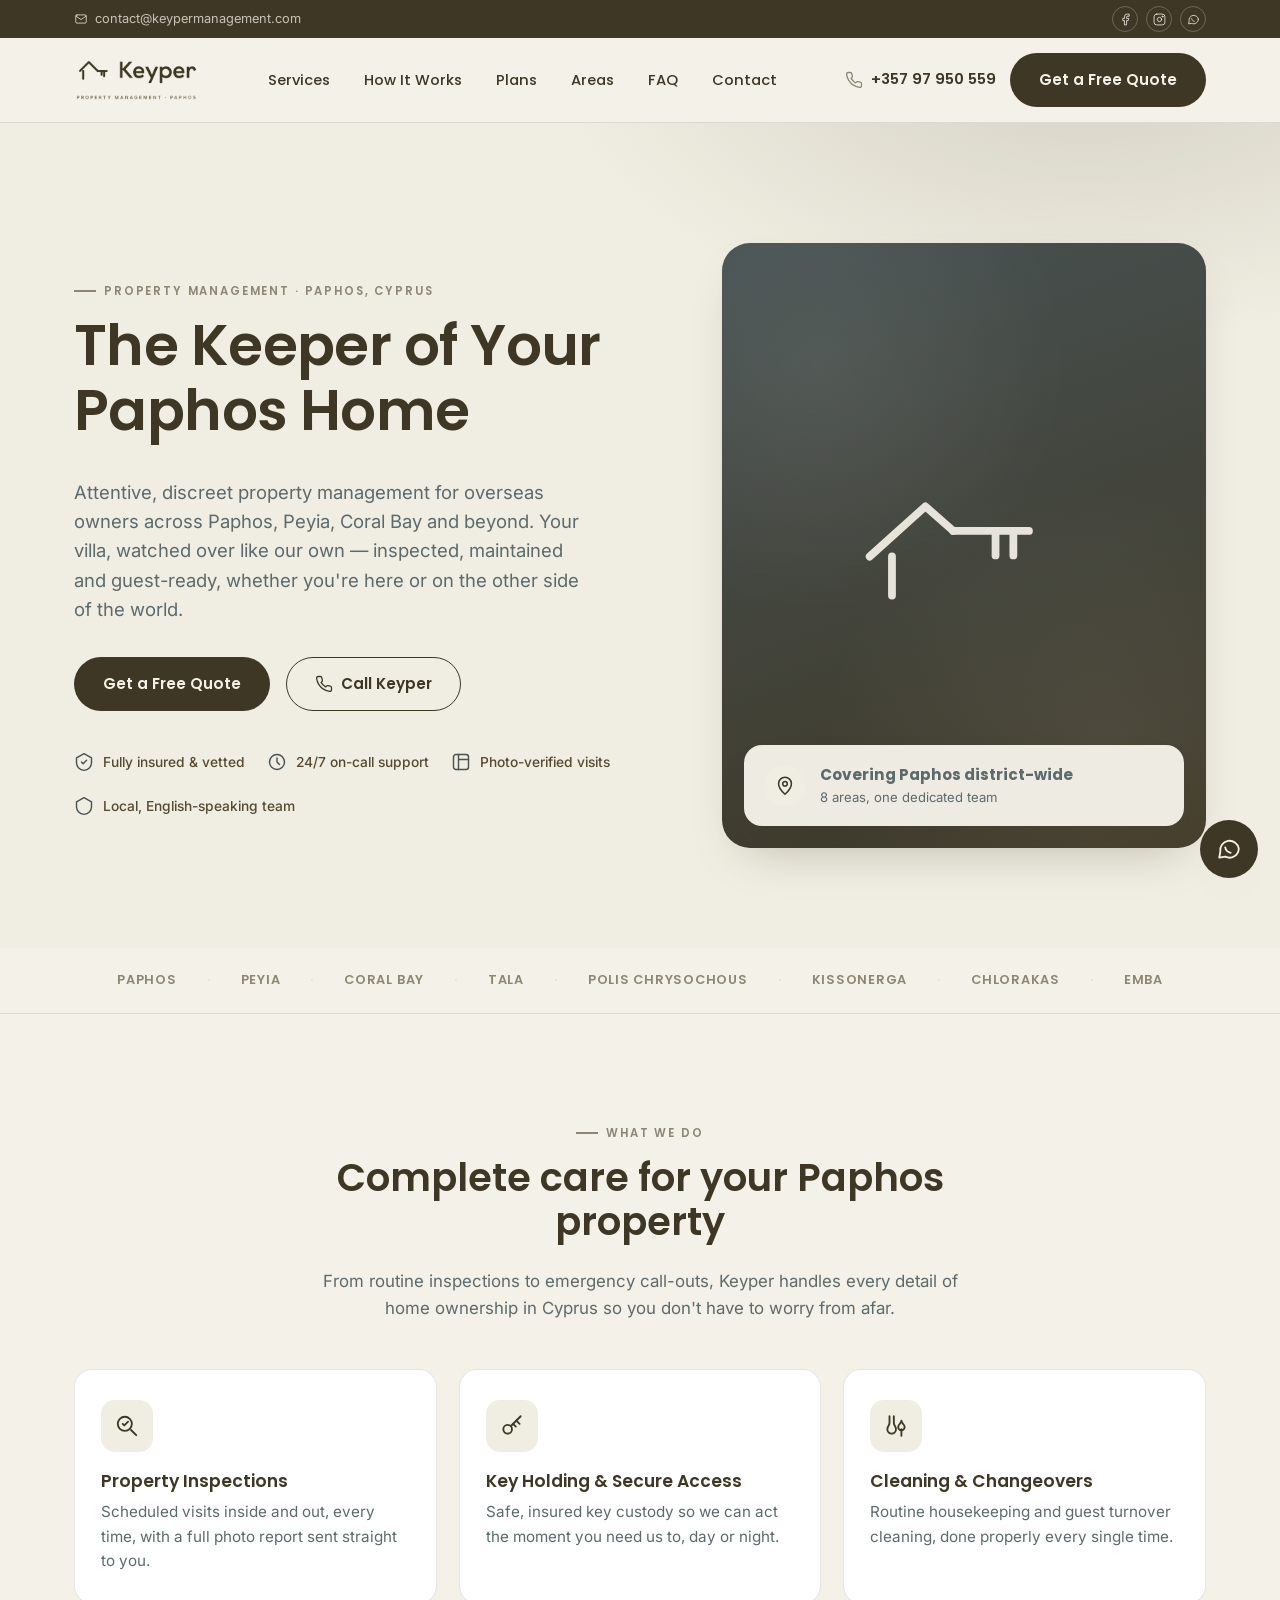
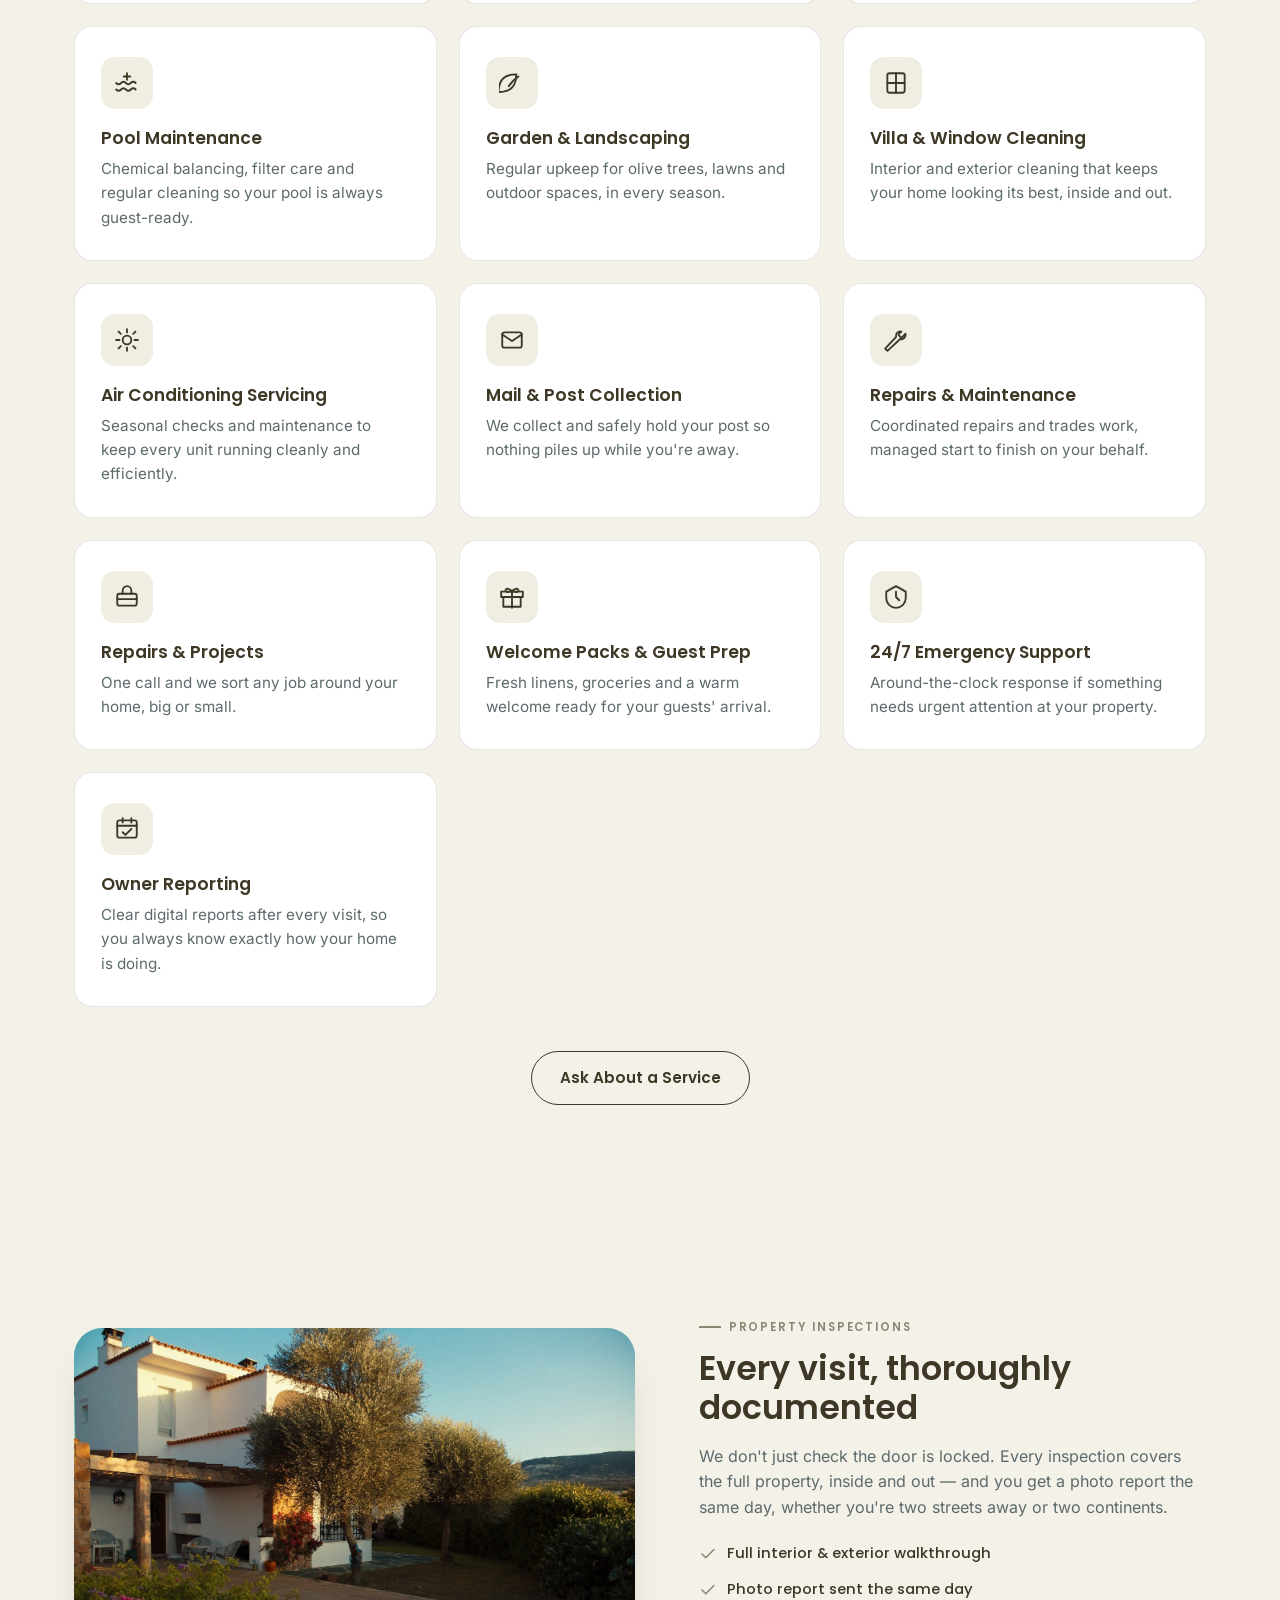
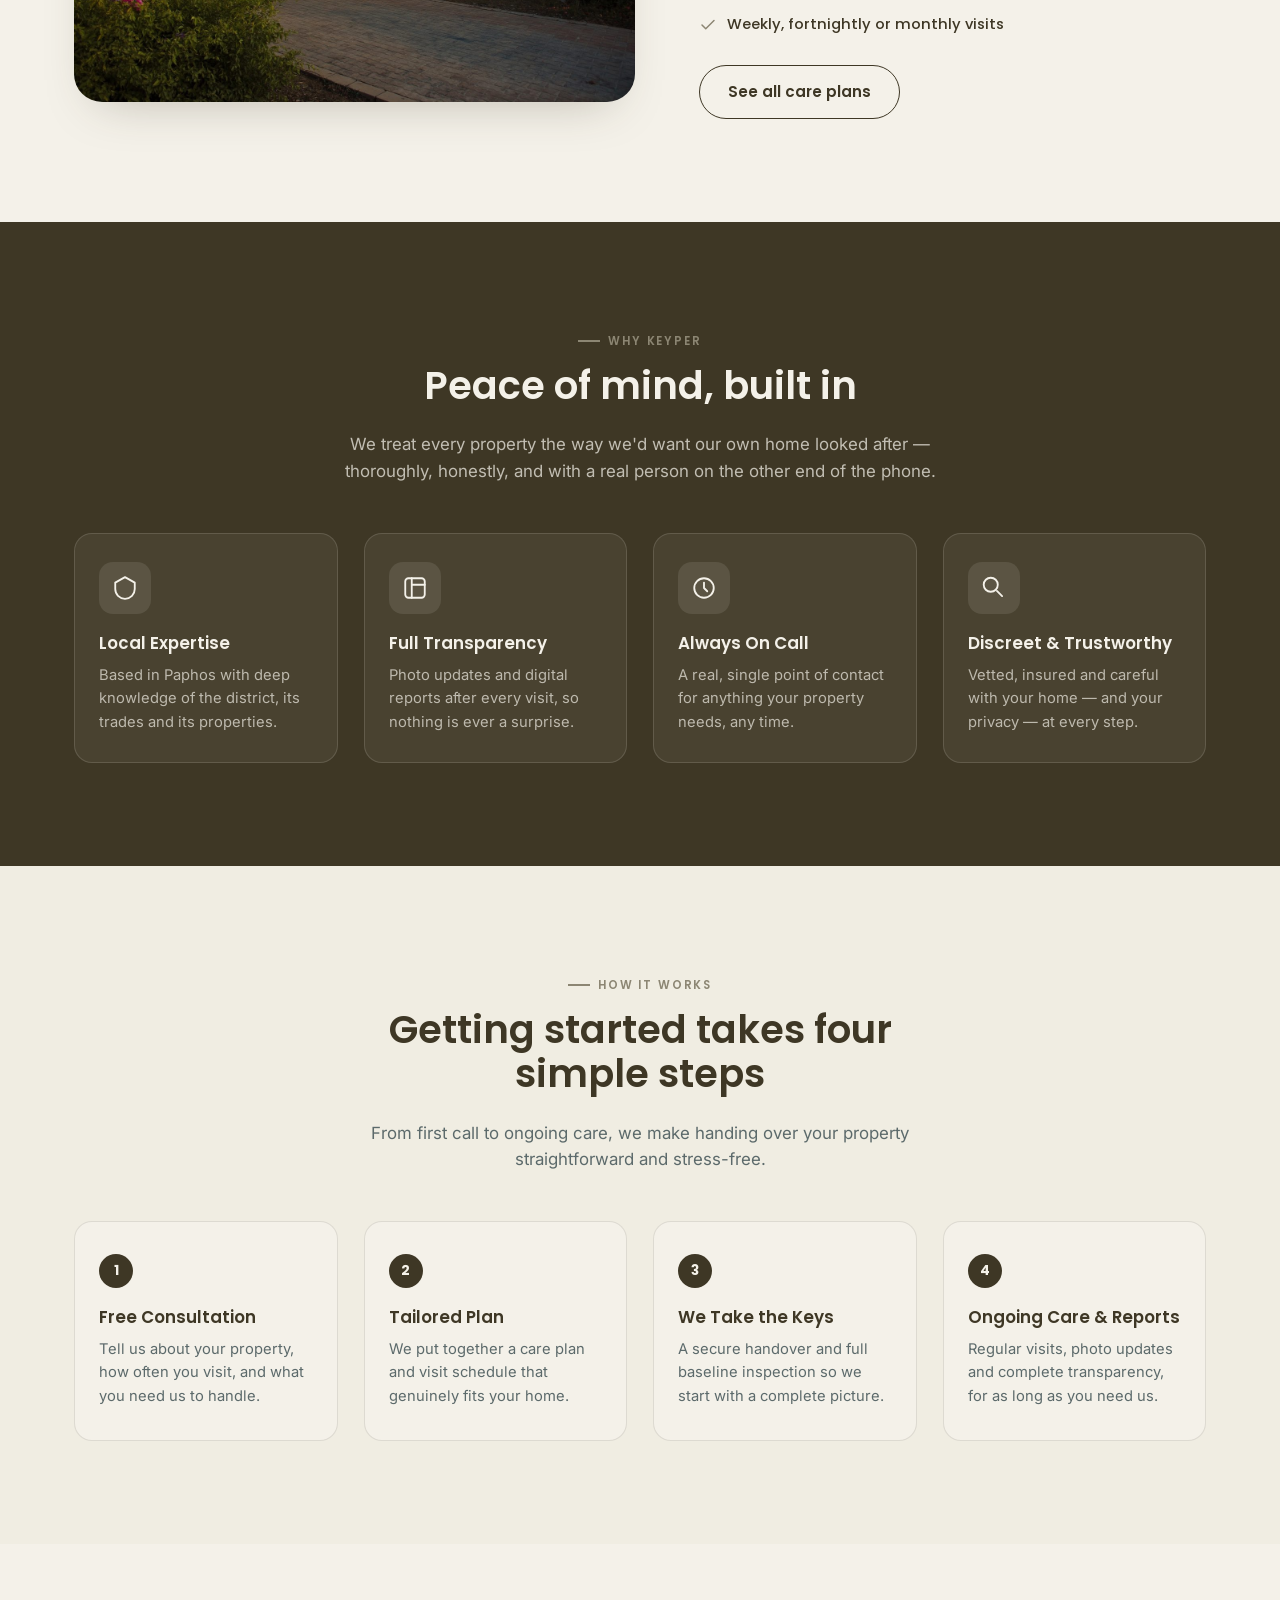
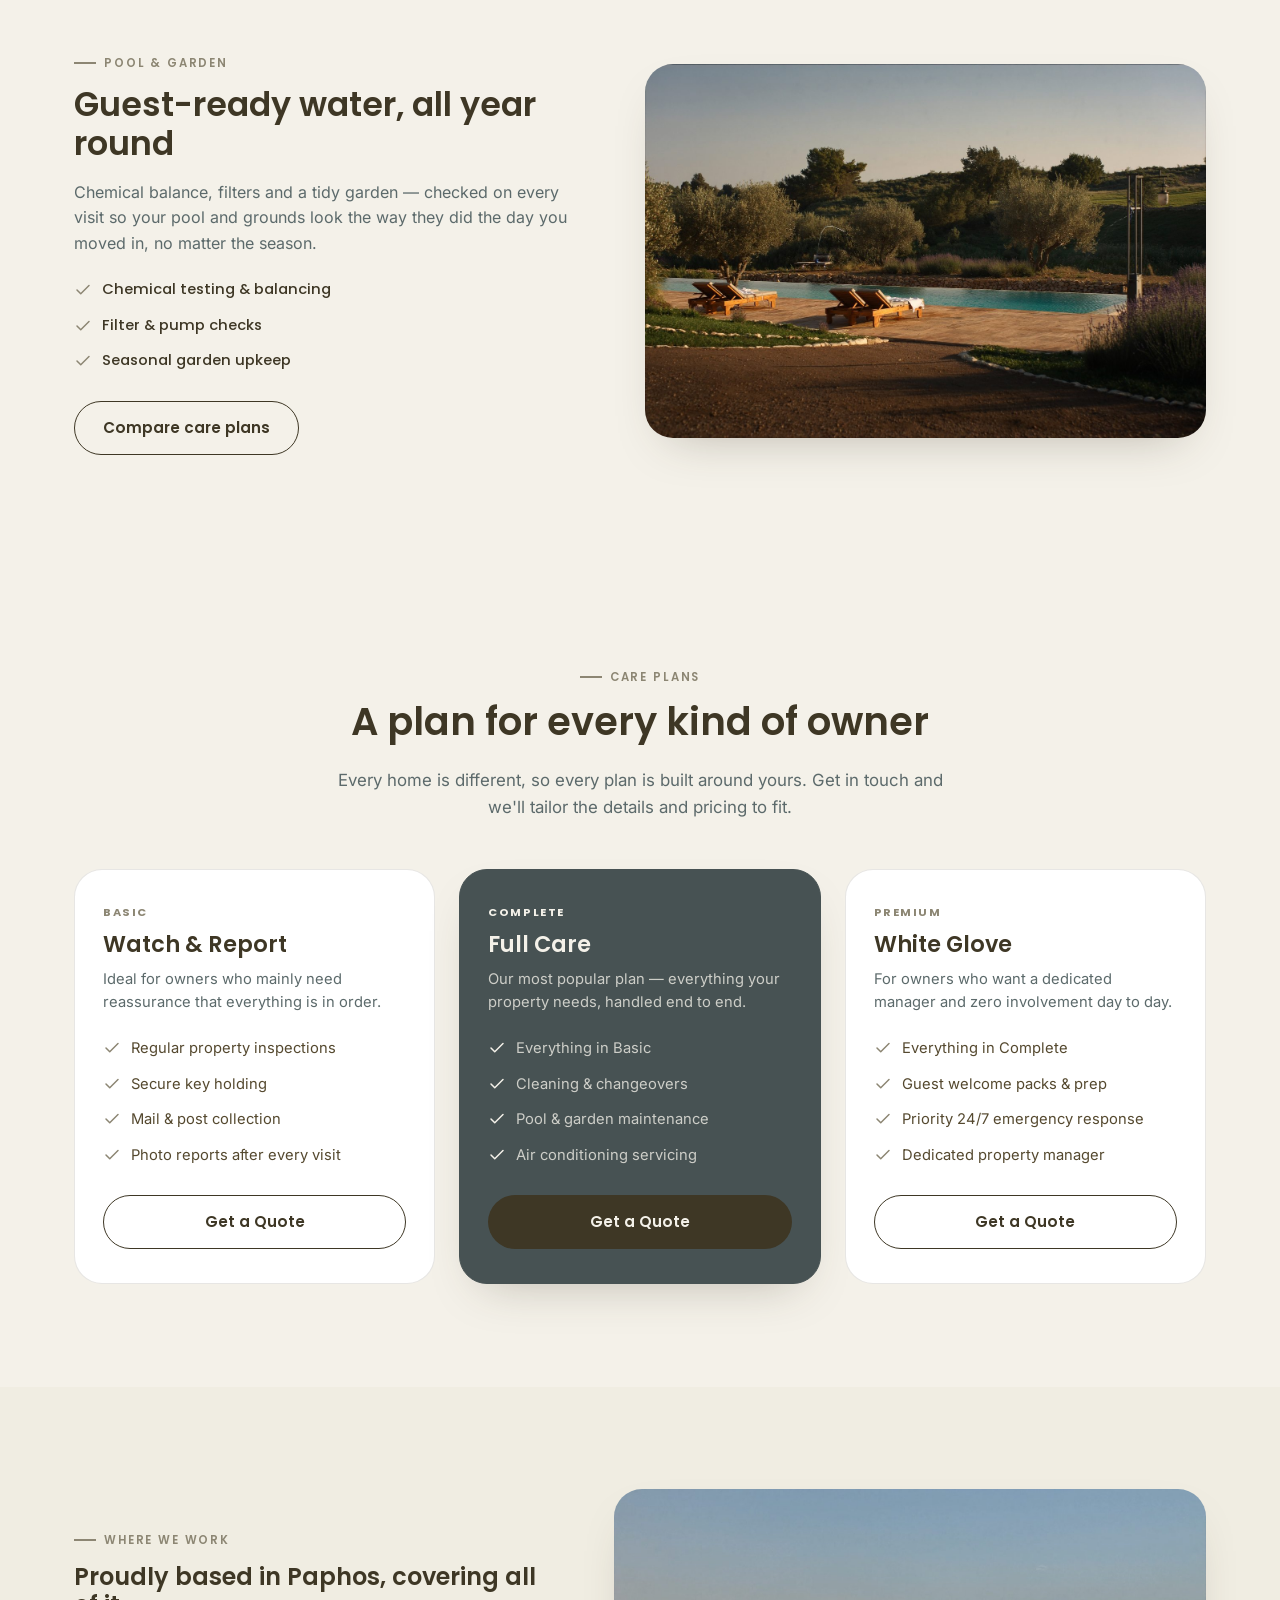
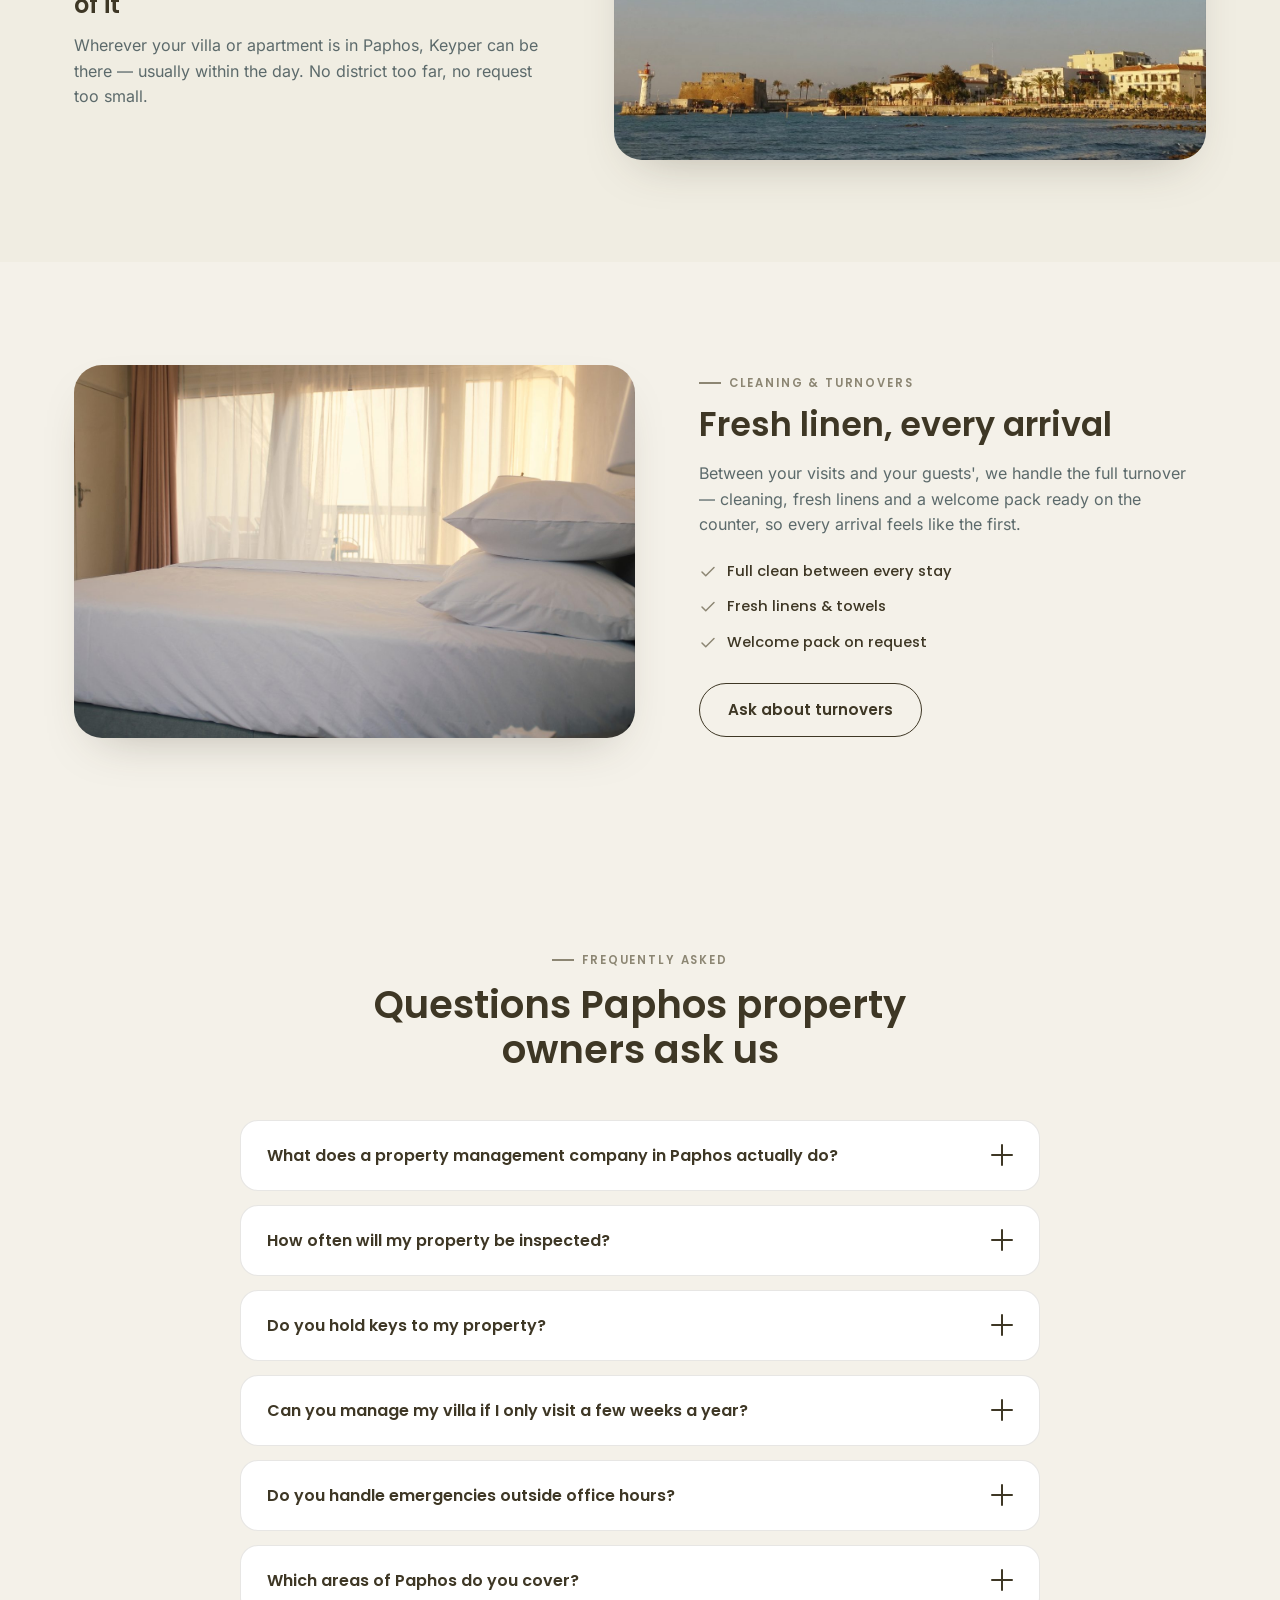
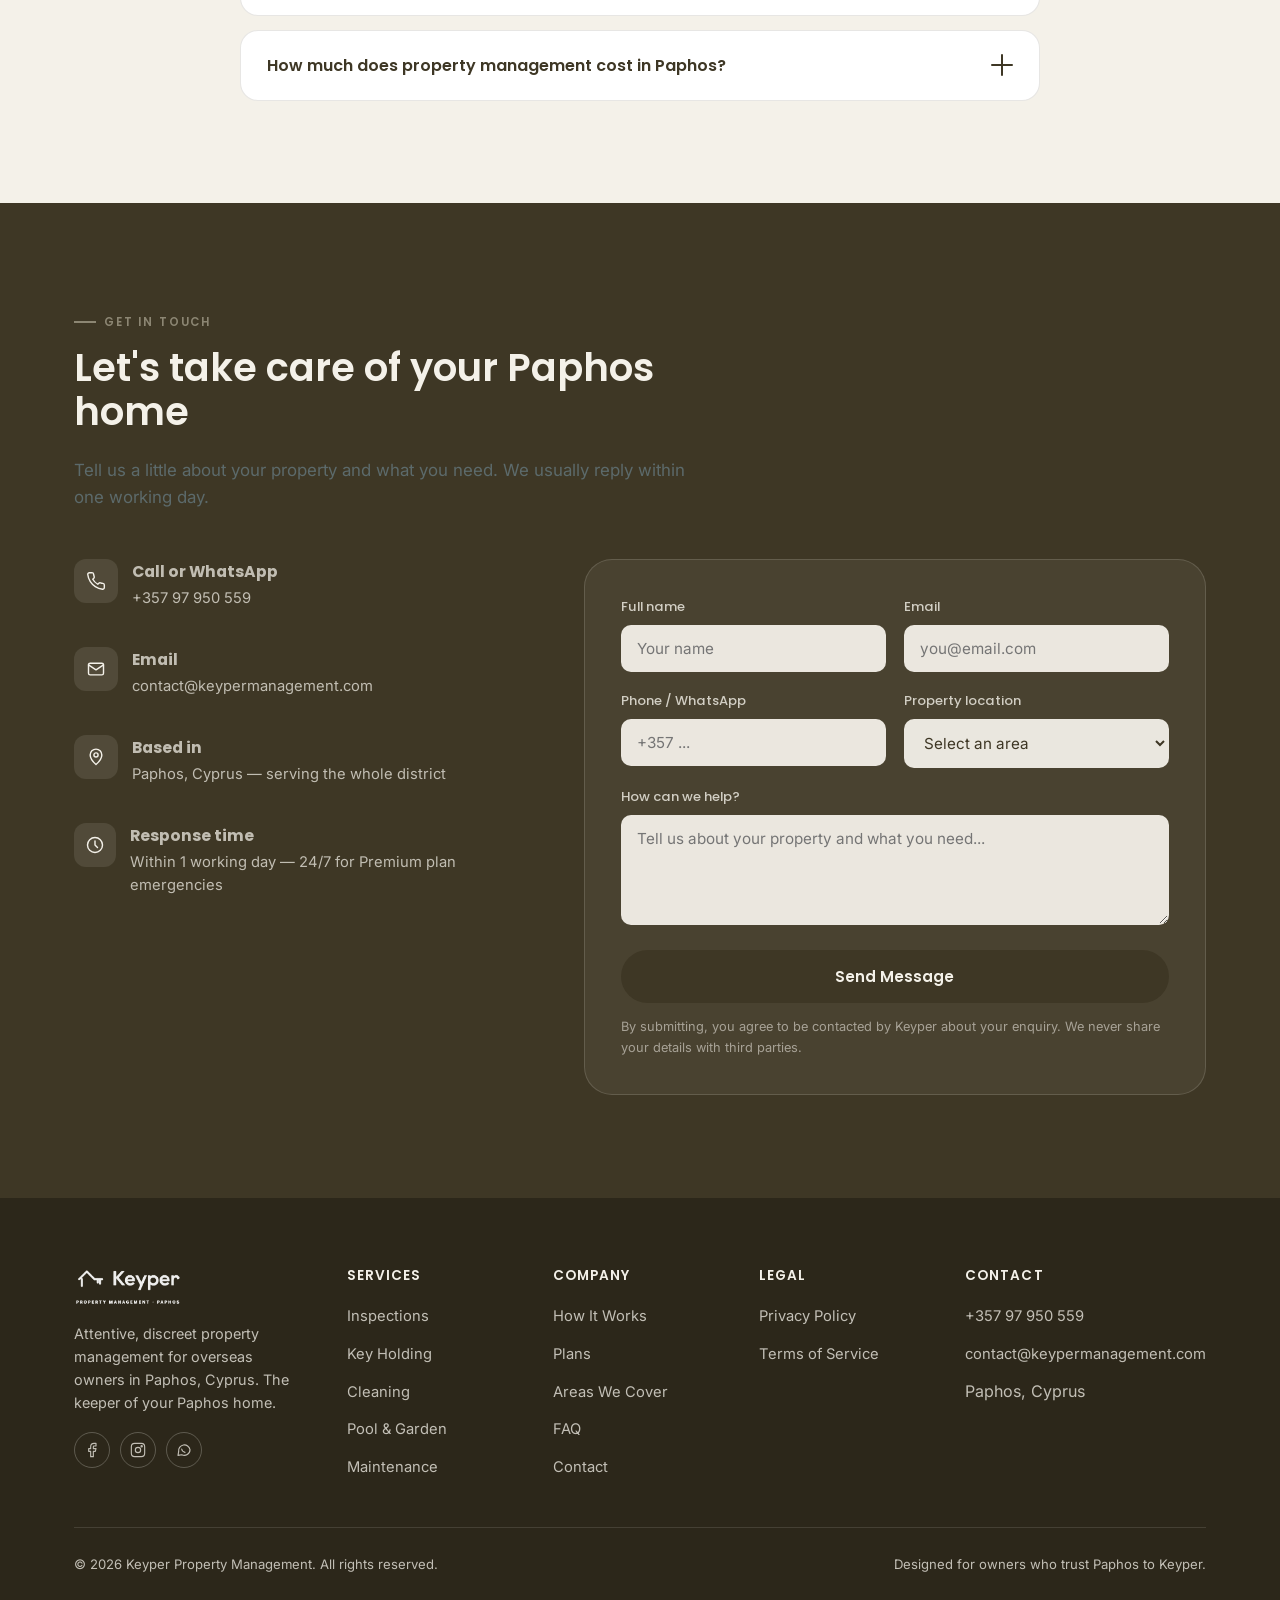
==== commit dde82e4c: "Add Repairs & Projects service card, update Facebook page link - New "Repairs & Projects" service ca" ====
--- a/index.html
+++ b/index.html
@@ -70,7 +70,7 @@
     "addressCountry": "CY"
   },
   "areaServed": [    { "@type": "City", "name": "Paphos" },    { "@type": "Place", "name": "Peyia" },    { "@type": "Place", "name": "Coral Bay" },    { "@type": "Place", "name": "Tala" },    { "@type": "Place", "name": "Polis Chrysochous" },    { "@type": "Place", "name": "Kissonerga" },    { "@type": "Place", "name": "Chlorakas" },    { "@type": "Place", "name": "Emba" }  ],
-  "sameAs": [    "https://www.facebook.com/profile.php?id=61591648475277",    "https://www.instagram.com/keypermanagement/",    "https://wa.me/35797950559"  ]
+  "sameAs": [    "https://www.facebook.com/profile.php?id=61591649864885",    "https://www.instagram.com/keypermanagement/",    "https://wa.me/35797950559"  ]
 }
 </script>
 
@@ -143,7 +143,7 @@
       <svg viewBox="0 0 24 24" fill="none" stroke="currentColor" stroke-width="1.7" stroke-linecap="round" stroke-linejoin="round"><rect x="3" y="5" width="18" height="14" rx="2"/><path d="m3 7 9 6 9-6"/></svg>
       contact@keypermanagement.com
     </a>
-    <div class="topbar-social">      <a href="https://www.facebook.com/profile.php?id=61591648475277" aria-label="Keyper on Facebook" target="_blank" rel="noopener"><svg viewBox="0 0 24 24" fill="none" stroke="currentColor" stroke-width="1.7" stroke-linecap="round" stroke-linejoin="round"><path d="M18 2h-3a5 5 0 0 0-5 5v3H7v4h3v8h4v-8h3l1-4h-4V7a1 1 0 0 1 1-1h3z"/></svg></a>      <a href="https://www.instagram.com/keypermanagement/" aria-label="Keyper on Instagram" target="_blank" rel="noopener"><svg viewBox="0 0 24 24" fill="none" stroke="currentColor" stroke-width="1.7" stroke-linecap="round" stroke-linejoin="round"><rect x="2" y="2" width="20" height="20" rx="5"/><circle cx="12" cy="12" r="4"/><circle cx="17.5" cy="6.5" r="1"/></svg></a>      <a href="https://wa.me/35797950559" aria-label="Keyper on WhatsApp" target="_blank" rel="noopener"><svg viewBox="0 0 24 24" fill="none" stroke="currentColor" stroke-width="1.7" stroke-linecap="round" stroke-linejoin="round"><path d="M21 11.5a8.5 8.5 0 0 1-12.3 7.6L3 20l1-5.5A8.5 8.5 0 1 1 21 11.5Z"/><path d="M8.5 10.5c.5 2.5 2.5 4.5 5 5"/></svg></a>    </div>
+    <div class="topbar-social">      <a href="https://www.facebook.com/profile.php?id=61591649864885" aria-label="Keyper on Facebook" target="_blank" rel="noopener"><svg viewBox="0 0 24 24" fill="none" stroke="currentColor" stroke-width="1.7" stroke-linecap="round" stroke-linejoin="round"><path d="M18 2h-3a5 5 0 0 0-5 5v3H7v4h3v8h4v-8h3l1-4h-4V7a1 1 0 0 1 1-1h3z"/></svg></a>      <a href="https://www.instagram.com/keypermanagement/" aria-label="Keyper on Instagram" target="_blank" rel="noopener"><svg viewBox="0 0 24 24" fill="none" stroke="currentColor" stroke-width="1.7" stroke-linecap="round" stroke-linejoin="round"><rect x="2" y="2" width="20" height="20" rx="5"/><circle cx="12" cy="12" r="4"/><circle cx="17.5" cy="6.5" r="1"/></svg></a>      <a href="https://wa.me/35797950559" aria-label="Keyper on WhatsApp" target="_blank" rel="noopener"><svg viewBox="0 0 24 24" fill="none" stroke="currentColor" stroke-width="1.7" stroke-linecap="round" stroke-linejoin="round"><path d="M21 11.5a8.5 8.5 0 0 1-12.3 7.6L3 20l1-5.5A8.5 8.5 0 1 1 21 11.5Z"/><path d="M8.5 10.5c.5 2.5 2.5 4.5 5 5"/></svg></a>    </div>
   </div>
 </div>
 
@@ -252,6 +252,10 @@
         <span class="service-icon"><svg viewBox="0 0 24 24" fill="none" stroke="currentColor" stroke-width="1.7" stroke-linecap="round" stroke-linejoin="round"><path d="M14.7 6.3a1 1 0 0 0 0 1.4l1.6 1.6a1 1 0 0 0 1.4 0l3.1-3.1a4 4 0 0 1-4.9 4.9L4.1 22 2 19.9 12.1 9.1a4 4 0 0 1 4.9-4.9Z"/></svg></span>
         <h3>Repairs & Maintenance</h3>
         <p>Coordinated repairs and trades work, managed start to finish on your behalf.</p>
+      </article>      <article class="service-card" data-reveal>
+        <span class="service-icon"><svg viewBox="0 0 24 24" fill="none" stroke="currentColor" stroke-width="1.7" stroke-linecap="round" stroke-linejoin="round"><rect x="3" y="9" width="18" height="11" rx="2"/><path d="M8 9V6a4 4 0 0 1 8 0v3"/><path d="M3 14h18"/></svg></span>
+        <h3>Repairs & Projects</h3>
+        <p>One call and we sort any job around your home, big or small.</p>
       </article>      <article class="service-card" data-reveal>
         <span class="service-icon"><svg viewBox="0 0 24 24" fill="none" stroke="currentColor" stroke-width="1.7" stroke-linecap="round" stroke-linejoin="round"><path d="M20 12v9H4v-9M2 7h20v5H2zM12 22V7M12 7c-1.5-3-6-3.5-6-1s3 1 6 1M12 7c1.5-3 6-3.5 6-1s-3 1-6 1"/></svg></span>
         <h3>Welcome Packs & Guest Prep</h3>
@@ -523,7 +527,7 @@
       <div class="footer-brand">
         <img src="assets/img/keyper-logo-transparent.png" alt="Keyper Property Management">
         <p>Attentive, discreet property management for overseas owners in Paphos, Cyprus. The keeper of your Paphos home.</p>
-        <div class="footer-social">          <a href="https://www.facebook.com/profile.php?id=61591648475277" aria-label="Keyper on Facebook" target="_blank" rel="noopener"><svg viewBox="0 0 24 24" fill="none" stroke="currentColor" stroke-width="1.7" stroke-linecap="round" stroke-linejoin="round"><path d="M18 2h-3a5 5 0 0 0-5 5v3H7v4h3v8h4v-8h3l1-4h-4V7a1 1 0 0 1 1-1h3z"/></svg></a>          <a href="https://www.instagram.com/keypermanagement/" aria-label="Keyper on Instagram" target="_blank" rel="noopener"><svg viewBox="0 0 24 24" fill="none" stroke="currentColor" stroke-width="1.7" stroke-linecap="round" stroke-linejoin="round"><rect x="2" y="2" width="20" height="20" rx="5"/><circle cx="12" cy="12" r="4"/><circle cx="17.5" cy="6.5" r="1"/></svg></a>          <a href="https://wa.me/35797950559" aria-label="Keyper on WhatsApp" target="_blank" rel="noopener"><svg viewBox="0 0 24 24" fill="none" stroke="currentColor" stroke-width="1.7" stroke-linecap="round" stroke-linejoin="round"><path d="M21 11.5a8.5 8.5 0 0 1-12.3 7.6L3 20l1-5.5A8.5 8.5 0 1 1 21 11.5Z"/><path d="M8.5 10.5c.5 2.5 2.5 4.5 5 5"/></svg></a>        </div>
+        <div class="footer-social">          <a href="https://www.facebook.com/profile.php?id=61591649864885" aria-label="Keyper on Facebook" target="_blank" rel="noopener"><svg viewBox="0 0 24 24" fill="none" stroke="currentColor" stroke-width="1.7" stroke-linecap="round" stroke-linejoin="round"><path d="M18 2h-3a5 5 0 0 0-5 5v3H7v4h3v8h4v-8h3l1-4h-4V7a1 1 0 0 1 1-1h3z"/></svg></a>          <a href="https://www.instagram.com/keypermanagement/" aria-label="Keyper on Instagram" target="_blank" rel="noopener"><svg viewBox="0 0 24 24" fill="none" stroke="currentColor" stroke-width="1.7" stroke-linecap="round" stroke-linejoin="round"><rect x="2" y="2" width="20" height="20" rx="5"/><circle cx="12" cy="12" r="4"/><circle cx="17.5" cy="6.5" r="1"/></svg></a>          <a href="https://wa.me/35797950559" aria-label="Keyper on WhatsApp" target="_blank" rel="noopener"><svg viewBox="0 0 24 24" fill="none" stroke="currentColor" stroke-width="1.7" stroke-linecap="round" stroke-linejoin="round"><path d="M21 11.5a8.5 8.5 0 0 1-12.3 7.6L3 20l1-5.5A8.5 8.5 0 1 1 21 11.5Z"/><path d="M8.5 10.5c.5 2.5 2.5 4.5 5 5"/></svg></a>        </div>
       </div>      <div class="footer-col">
         <h4>Services</h4>
         <ul>          <li><a href="#services">Inspections</a></li>          <li><a href="#services">Key Holding</a></li>          <li><a href="#services">Cleaning</a></li>          <li><a href="#services">Pool & Garden</a></li>          <li><a href="#services">Maintenance</a></li>        </ul>
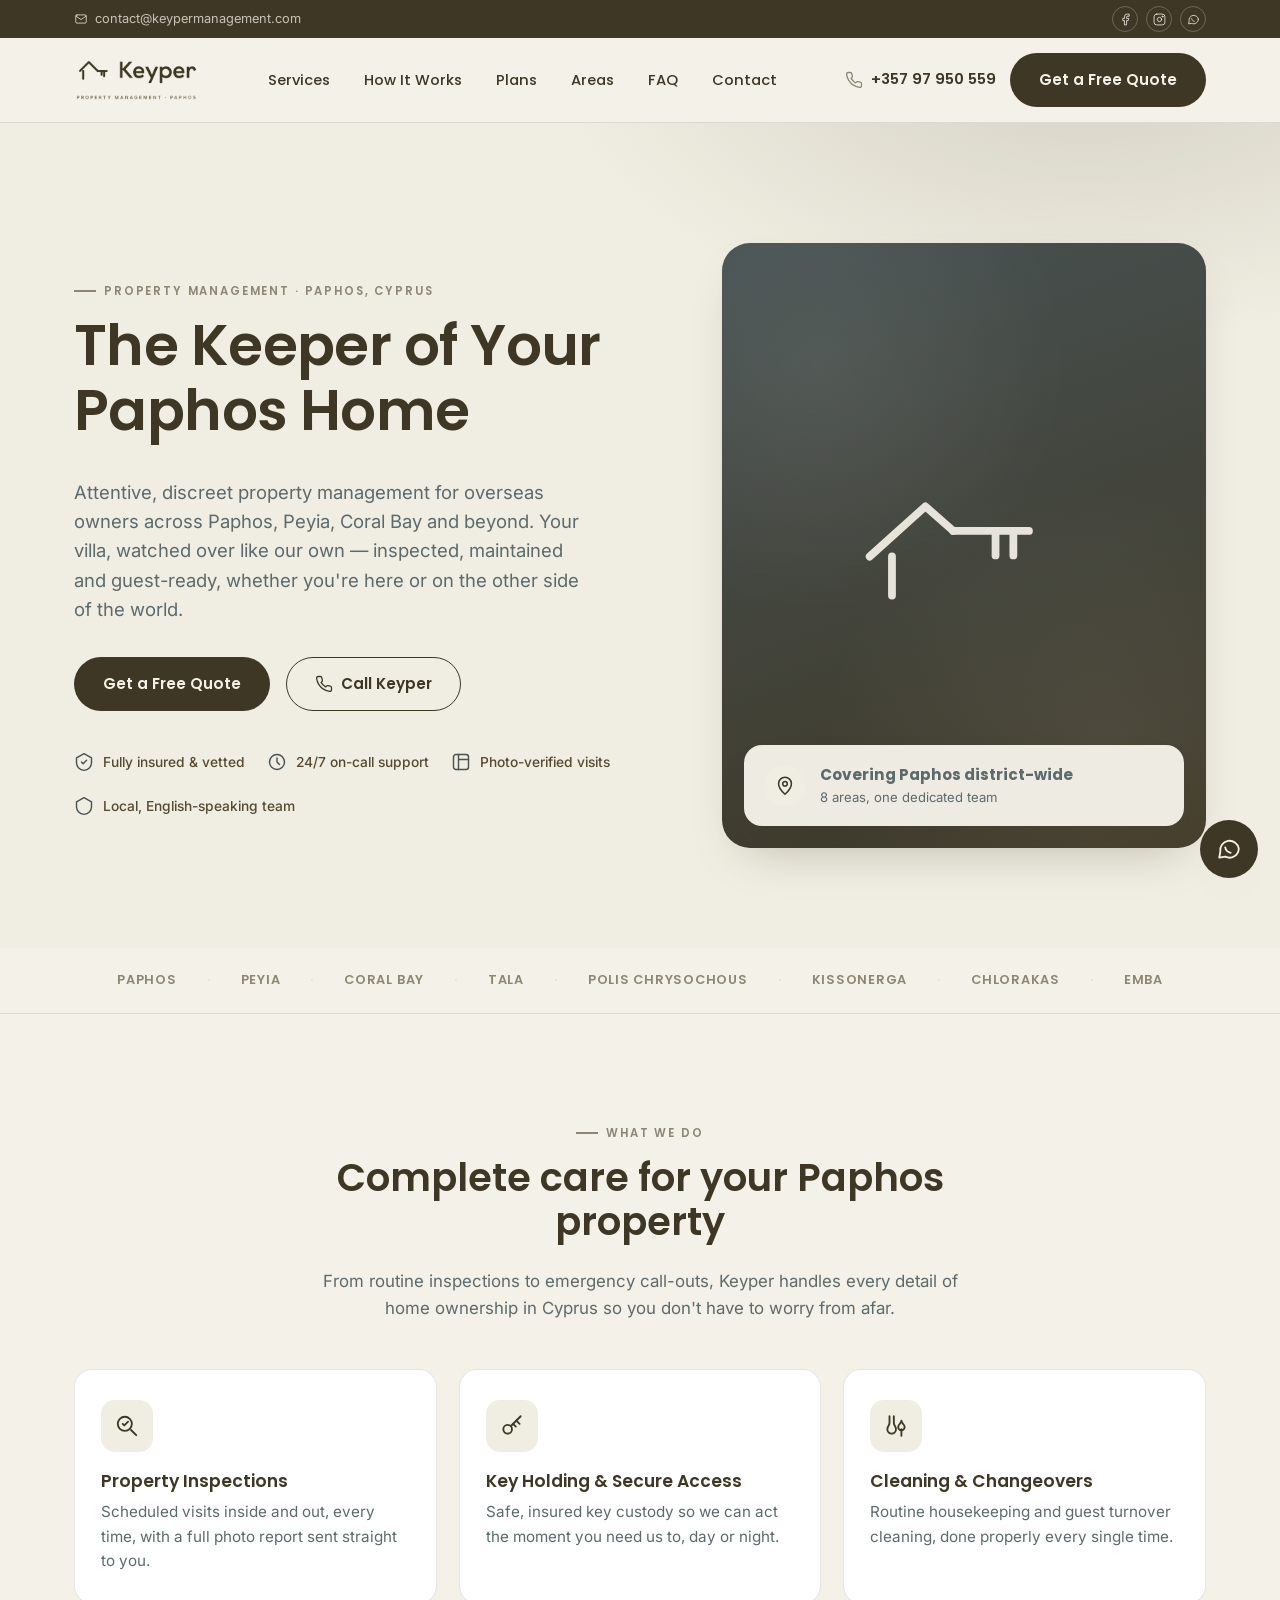
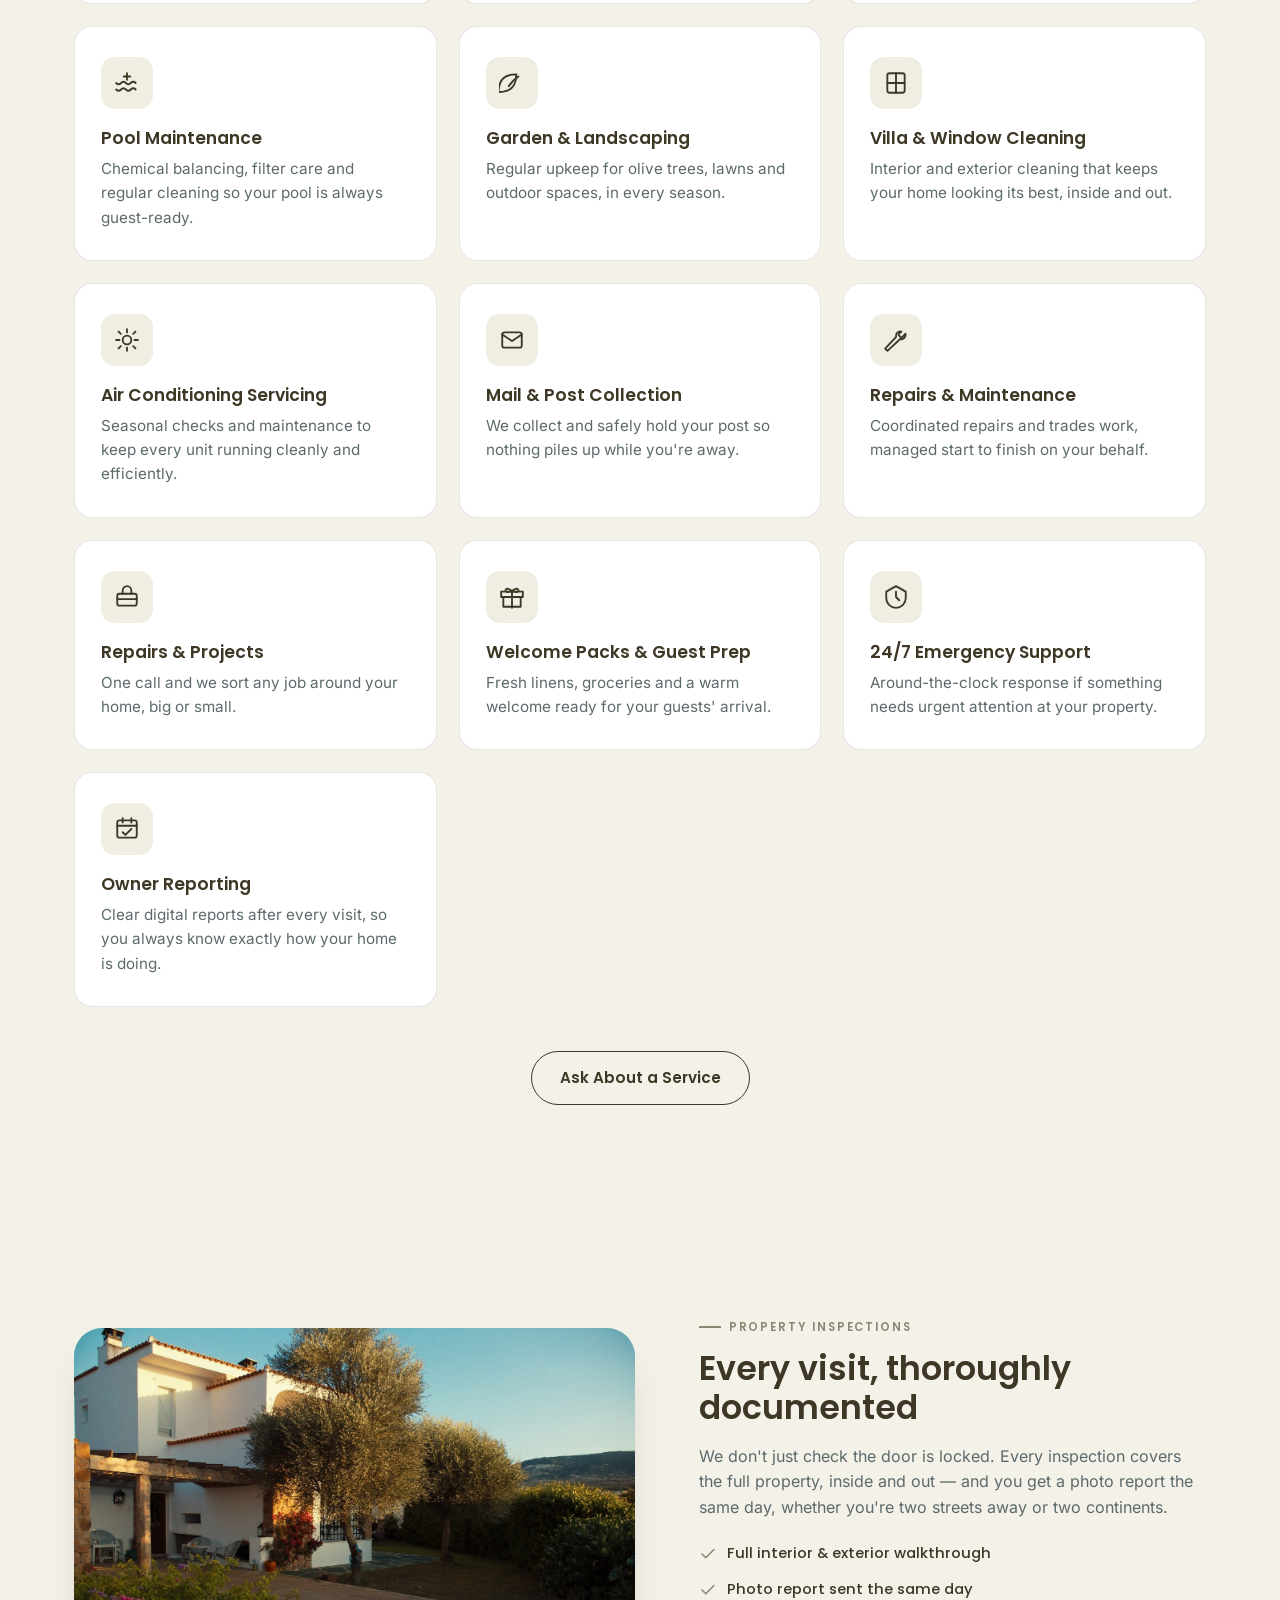
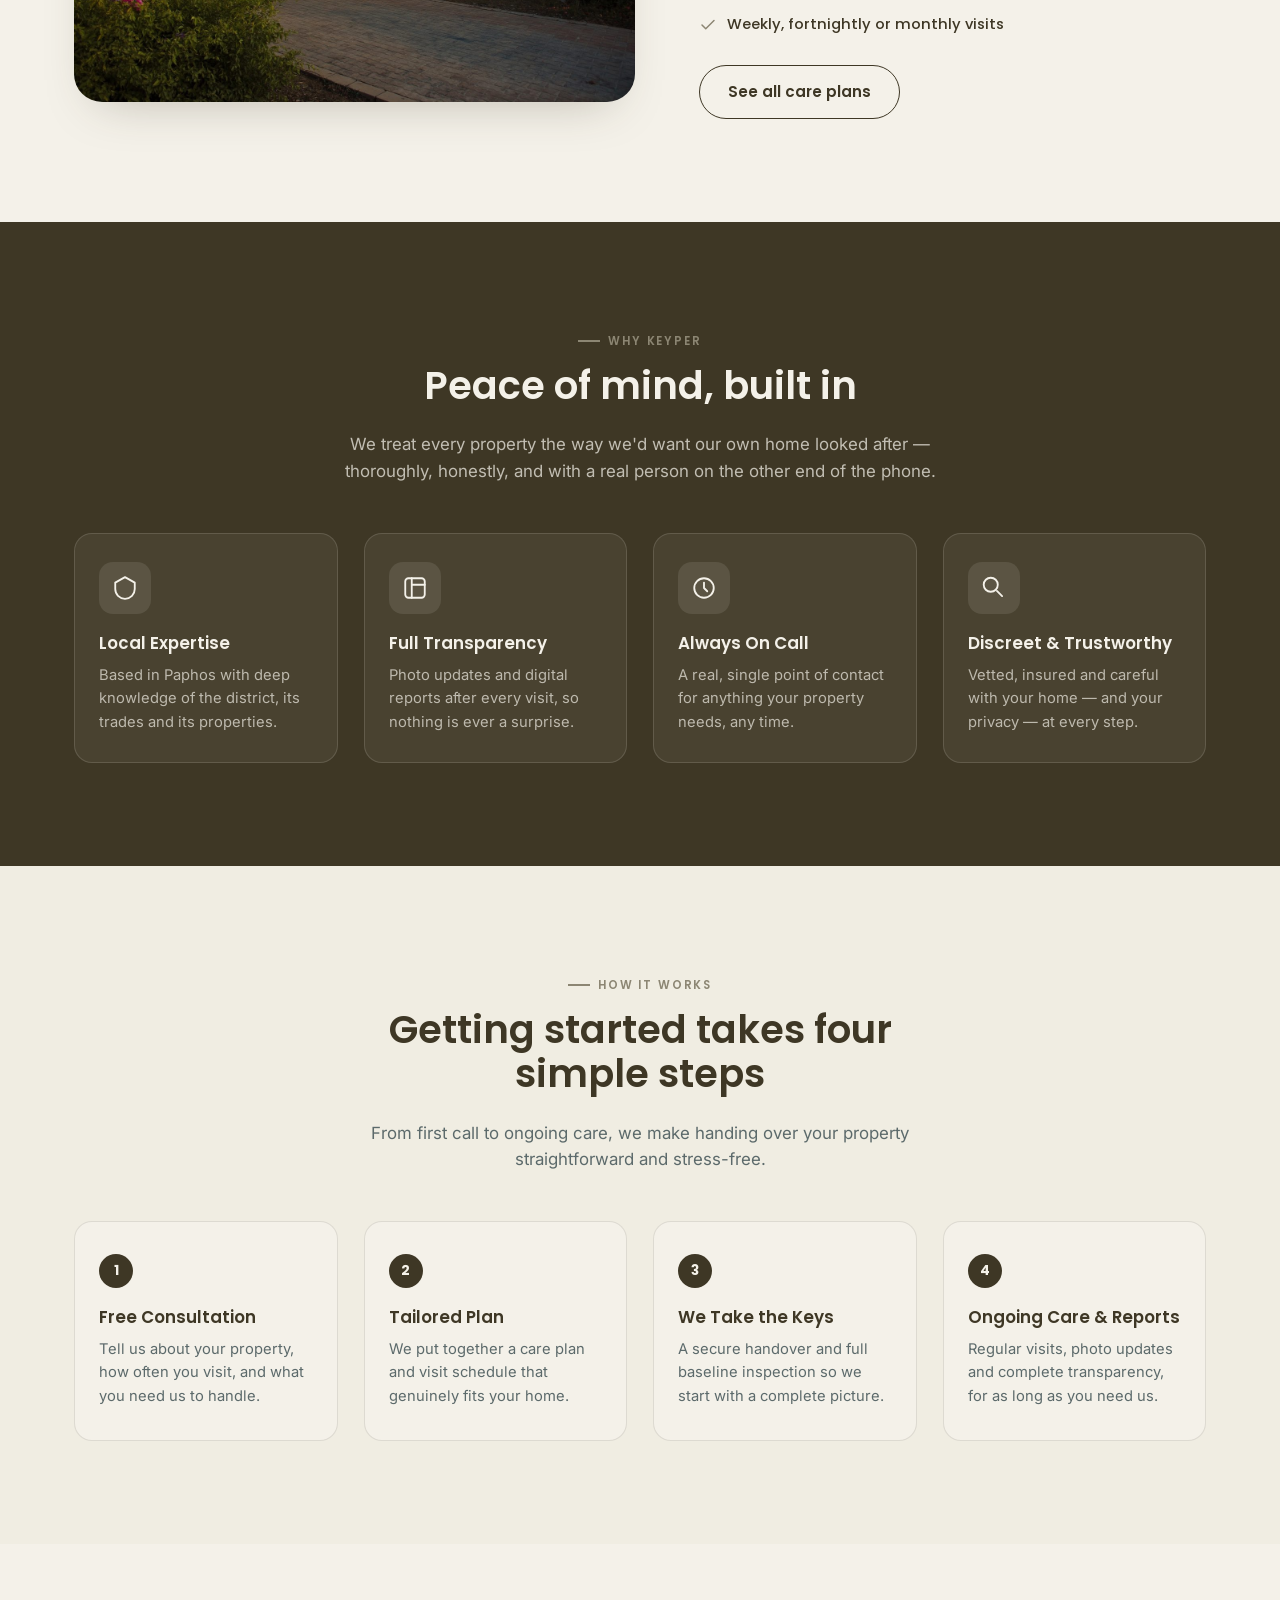
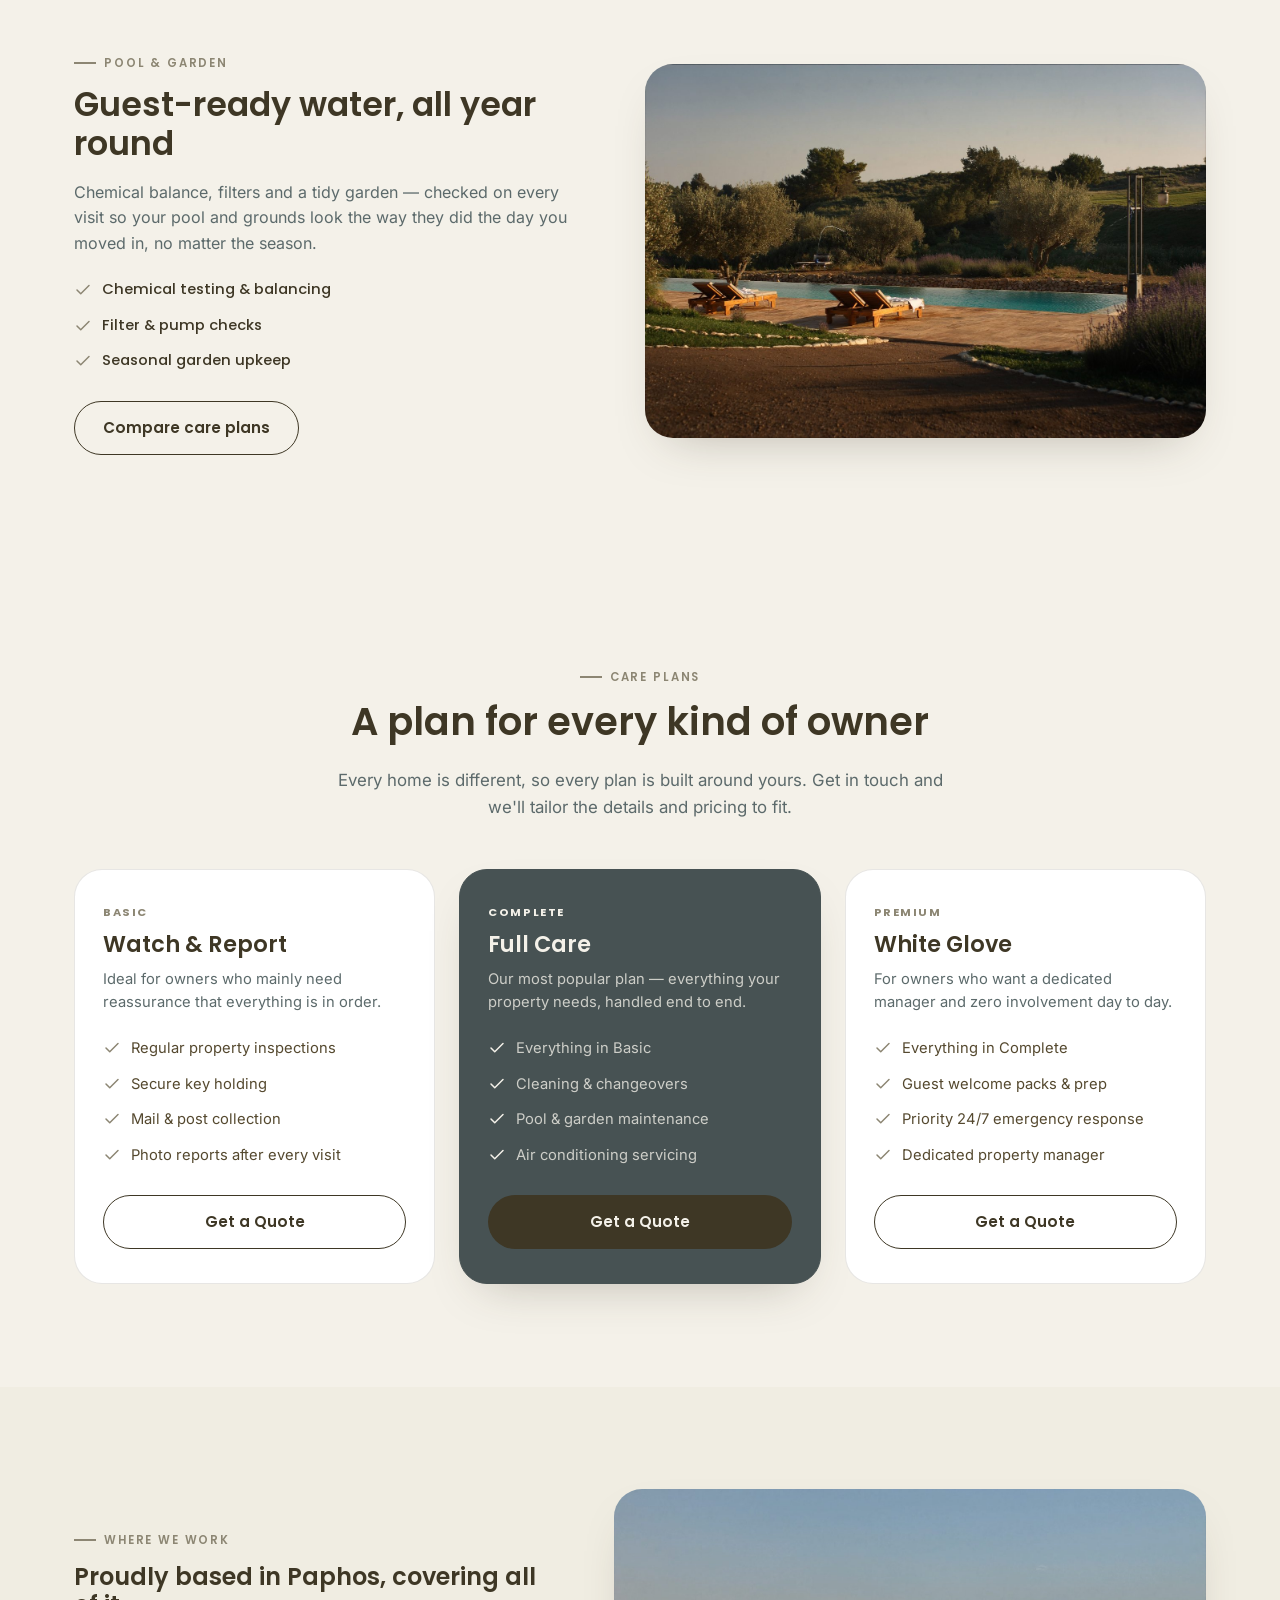
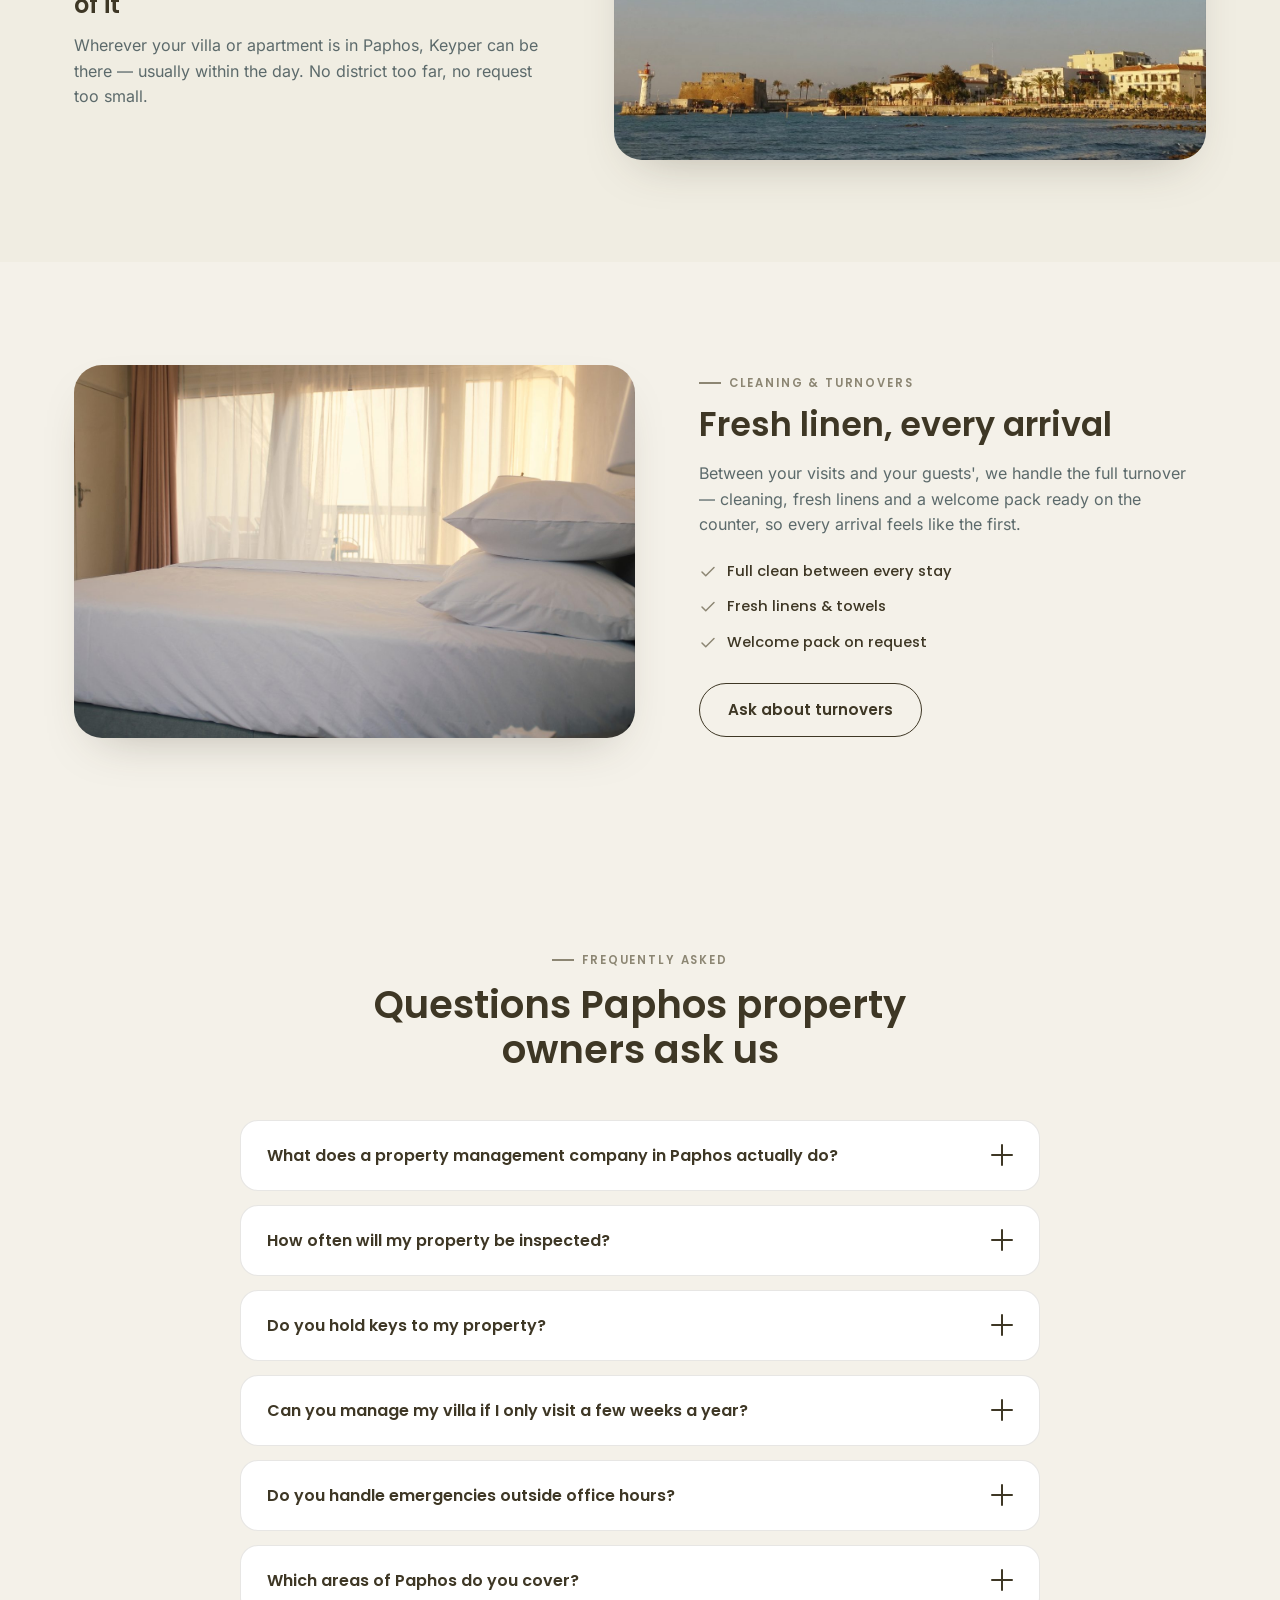
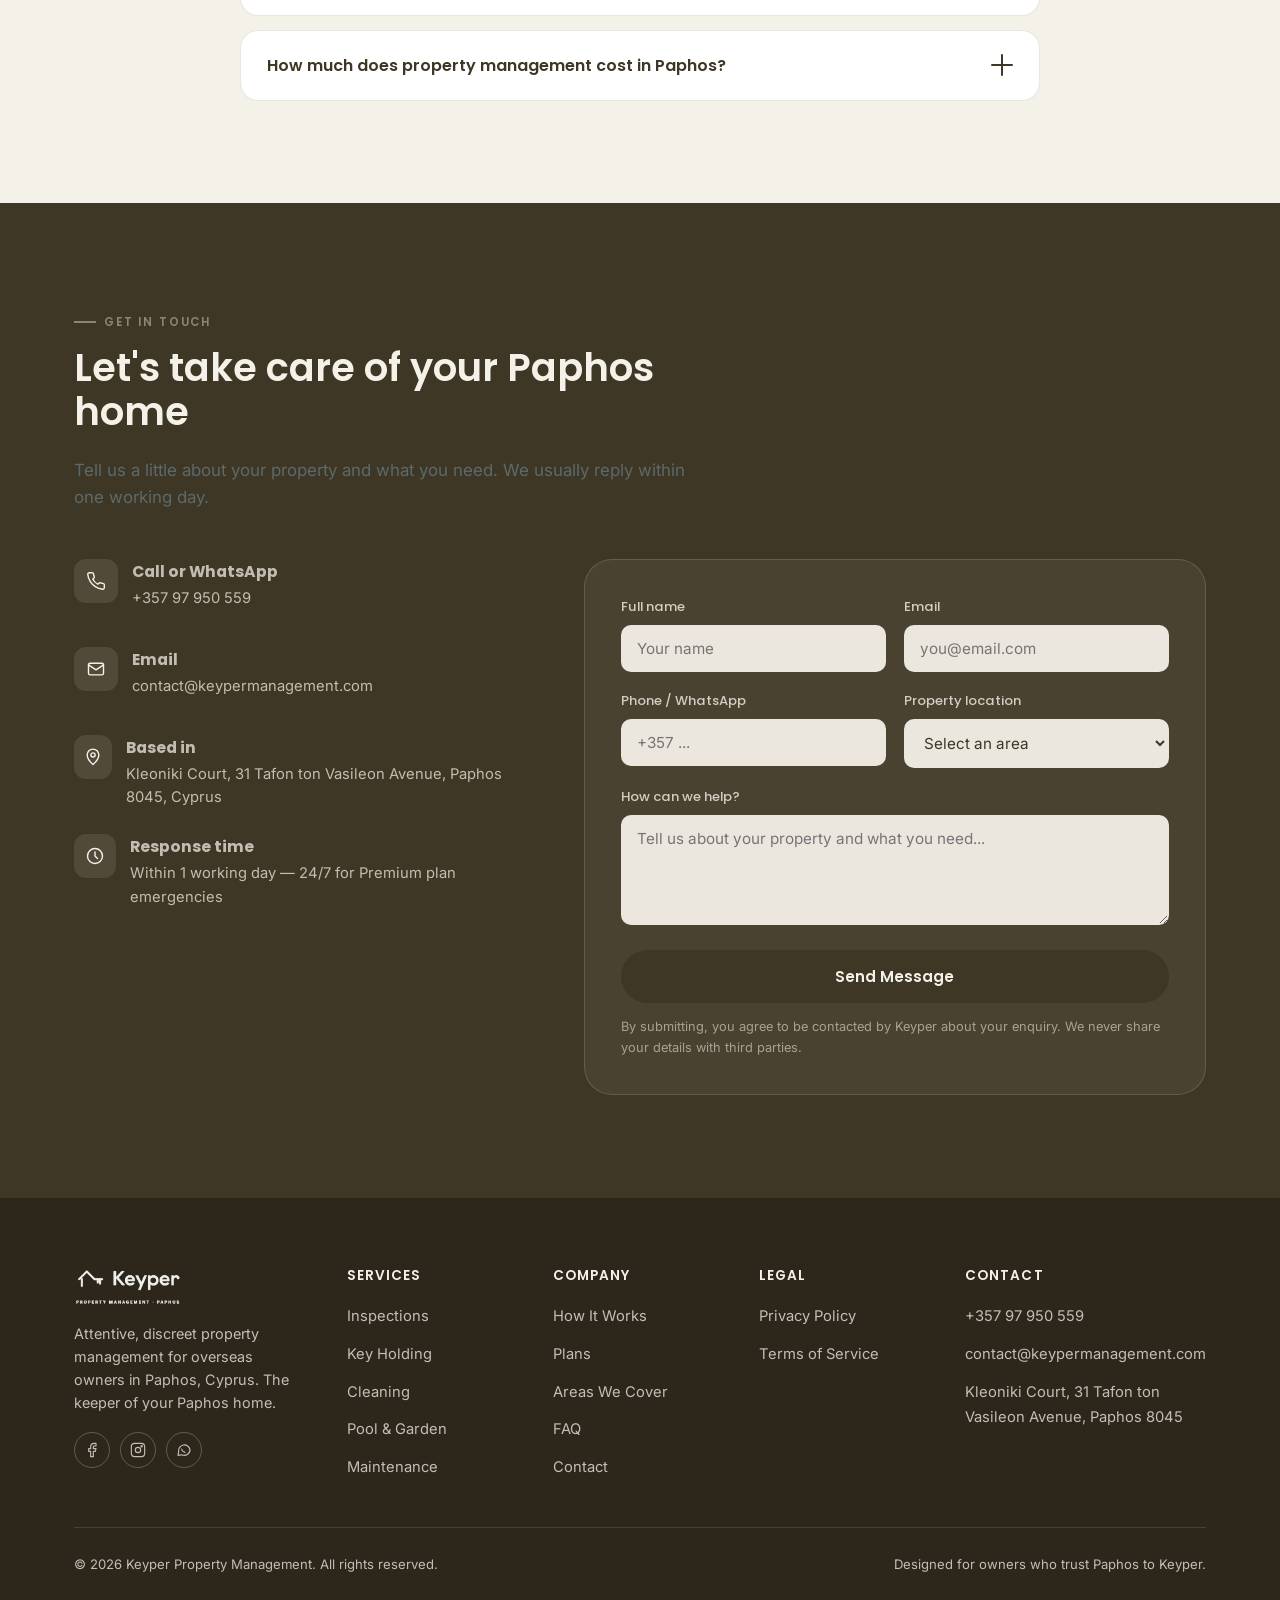
==== commit 66463e92: "Add real business address, linked to Google Maps Shows the registered address in the Contact section" ====
--- a/index.html
+++ b/index.html
@@ -65,10 +65,13 @@
   "priceRange": "€€",
   "address": {
     "@type": "PostalAddress",
+    "streetAddress": "Kleoniki Court, 31 Tafon ton Vasileon Avenue",
     "addressLocality": "Paphos",
     "addressRegion": "Paphos District",
+    "postalCode": "8045",
     "addressCountry": "CY"
   },
+  "hasMap": "https://maps.app.goo.gl/ngAT9Ghb6HZdHvfX7",
   "areaServed": [    { "@type": "City", "name": "Paphos" },    { "@type": "Place", "name": "Peyia" },    { "@type": "Place", "name": "Coral Bay" },    { "@type": "Place", "name": "Tala" },    { "@type": "Place", "name": "Polis Chrysochous" },    { "@type": "Place", "name": "Kissonerga" },    { "@type": "Place", "name": "Chlorakas" },    { "@type": "Place", "name": "Emba" }  ],
   "sameAs": [    "https://www.facebook.com/profile.php?id=61591649864885",    "https://www.instagram.com/keypermanagement/",    "https://wa.me/35797950559"  ]
 }
@@ -476,7 +479,7 @@
         <div class="contact-info-list">          <div class="contact-info-item">
             <span class="service-icon"><svg viewBox="0 0 24 24" fill="none" stroke="currentColor" stroke-width="1.7" stroke-linecap="round" stroke-linejoin="round"><path d="M22 16.92v3a2 2 0 0 1-2.18 2 19.79 19.79 0 0 1-8.63-3.07 19.5 19.5 0 0 1-6-6 19.79 19.79 0 0 1-3.07-8.67A2 2 0 0 1 4.11 2h3a2 2 0 0 1 2 1.72c.127.96.361 1.903.7 2.81a2 2 0 0 1-.45 2.11L8.09 9.91a16 16 0 0 0 6 6l1.27-1.27a2 2 0 0 1 2.11-.45c.907.339 1.85.573 2.81.7A2 2 0 0 1 22 16.92z"/></svg></span>            <span><strong>Call or WhatsApp</strong><a href="tel:+35797950559">+357 97 950 559</a></span>          </div>          <div class="contact-info-item">
             <span class="service-icon"><svg viewBox="0 0 24 24" fill="none" stroke="currentColor" stroke-width="1.7" stroke-linecap="round" stroke-linejoin="round"><rect x="3" y="5" width="18" height="14" rx="2"/><path d="m3 7 9 6 9-6"/></svg></span>            <span><strong>Email</strong><a href="mailto:contact@keypermanagement.com">contact@keypermanagement.com</a></span>          </div>          <div class="contact-info-item">
-            <span class="service-icon"><svg viewBox="0 0 24 24" fill="none" stroke="currentColor" stroke-width="1.7" stroke-linecap="round" stroke-linejoin="round"><path d="M12 21s-7-6.2-7-11.5A7 7 0 0 1 19 9.5C19 14.8 12 21 12 21Z"/><circle cx="12" cy="9.5" r="2.5"/></svg></span>            <span><strong>Based in</strong><span>Paphos, Cyprus — serving the whole district</span></span>          </div>          <div class="contact-info-item">
+            <span class="service-icon"><svg viewBox="0 0 24 24" fill="none" stroke="currentColor" stroke-width="1.7" stroke-linecap="round" stroke-linejoin="round"><path d="M12 21s-7-6.2-7-11.5A7 7 0 0 1 19 9.5C19 14.8 12 21 12 21Z"/><circle cx="12" cy="9.5" r="2.5"/></svg></span>            <span><strong>Based in</strong><a href="https://maps.app.goo.gl/ngAT9Ghb6HZdHvfX7" target="_blank" rel="noopener">Kleoniki Court, 31 Tafon ton Vasileon Avenue, Paphos 8045, Cyprus</a></span>          </div>          <div class="contact-info-item">
             <span class="service-icon"><svg viewBox="0 0 24 24" fill="none" stroke="currentColor" stroke-width="1.7" stroke-linecap="round" stroke-linejoin="round"><circle cx="12" cy="12" r="9"/><path d="M12 7v5l3 3"/></svg></span>            <span><strong>Response time</strong><span>Within 1 working day — 24/7 for Premium plan emergencies</span></span>          </div>        </div>
       </div>
 
@@ -543,7 +546,7 @@
         <ul>
           <li><a href="tel:+35797950559">+357 97 950 559</a></li>
           <li><a href="mailto:contact@keypermanagement.com">contact@keypermanagement.com</a></li>
-          <li><span>Paphos, Cyprus</span></li>
+          <li><a href="https://maps.app.goo.gl/ngAT9Ghb6HZdHvfX7" target="_blank" rel="noopener">Kleoniki Court, 31 Tafon ton Vasileon Avenue, Paphos 8045</a></li>
         </ul>
       </div>
     </div>
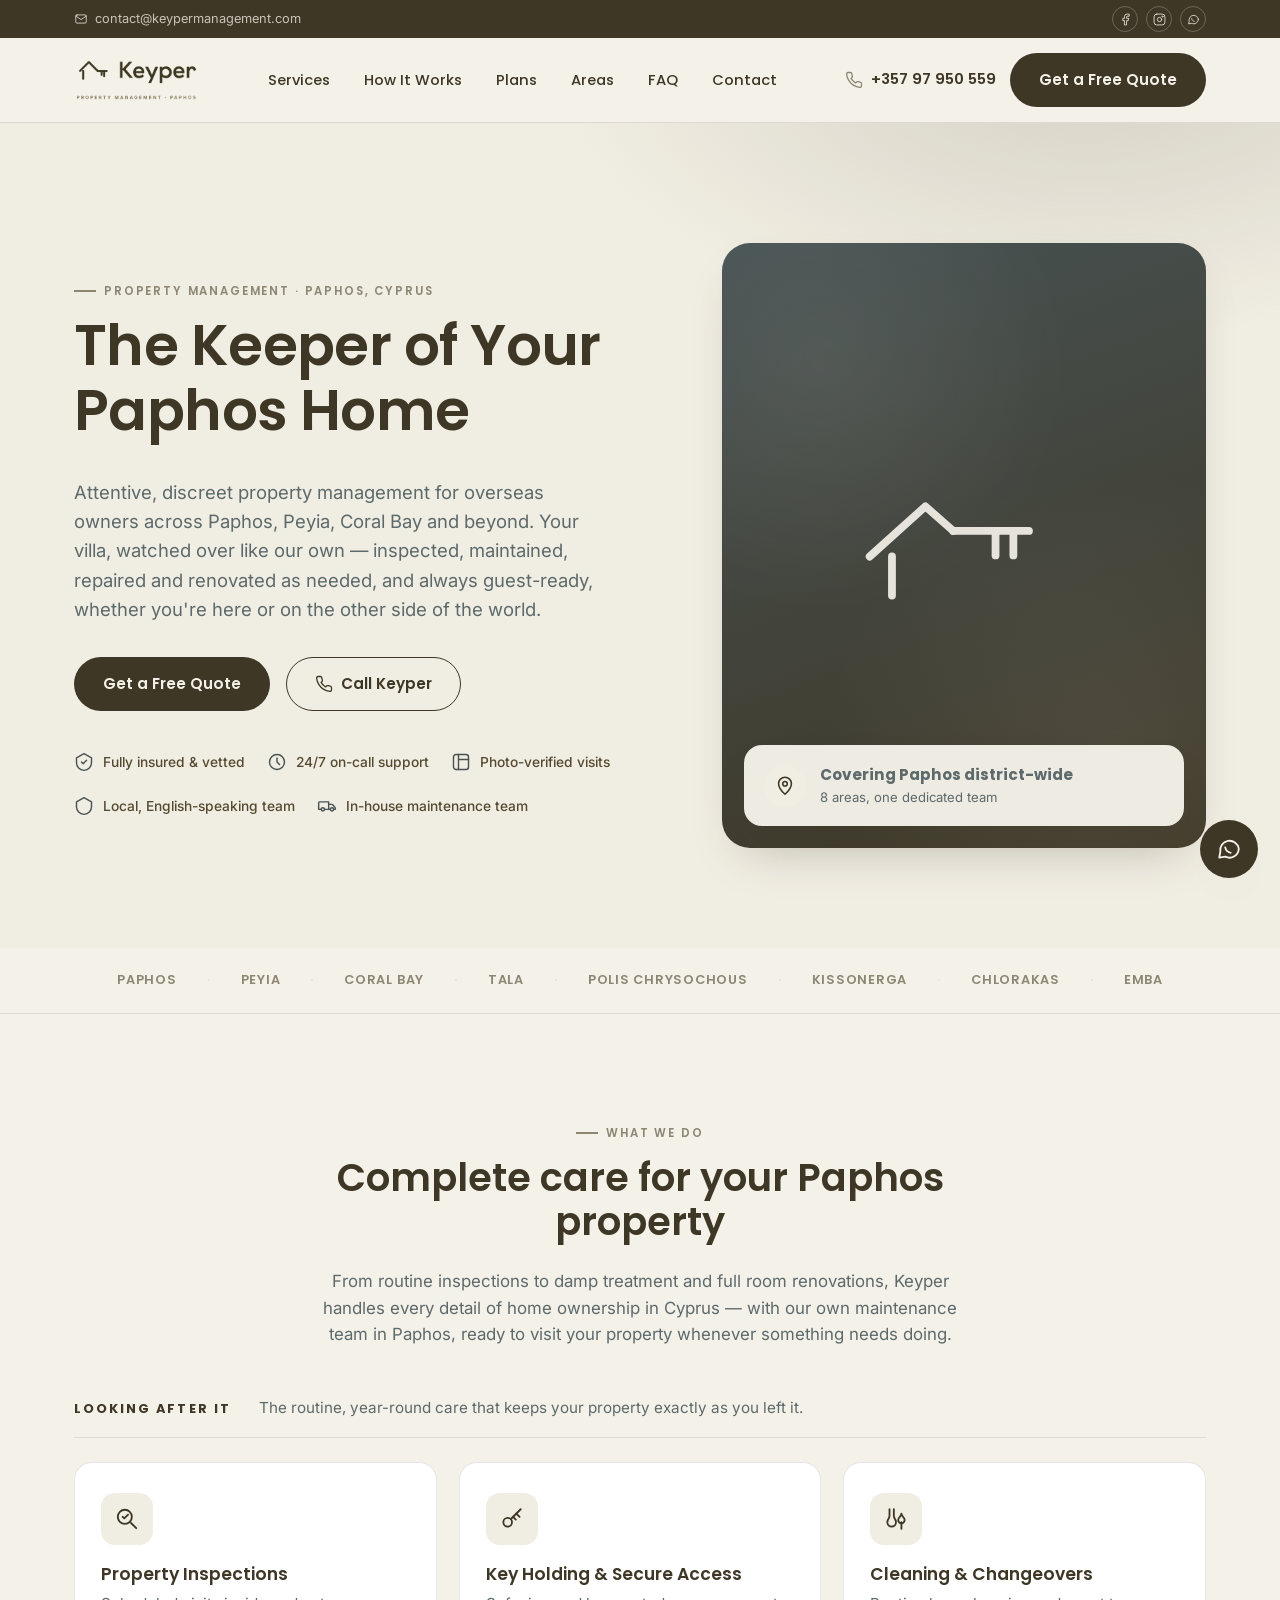
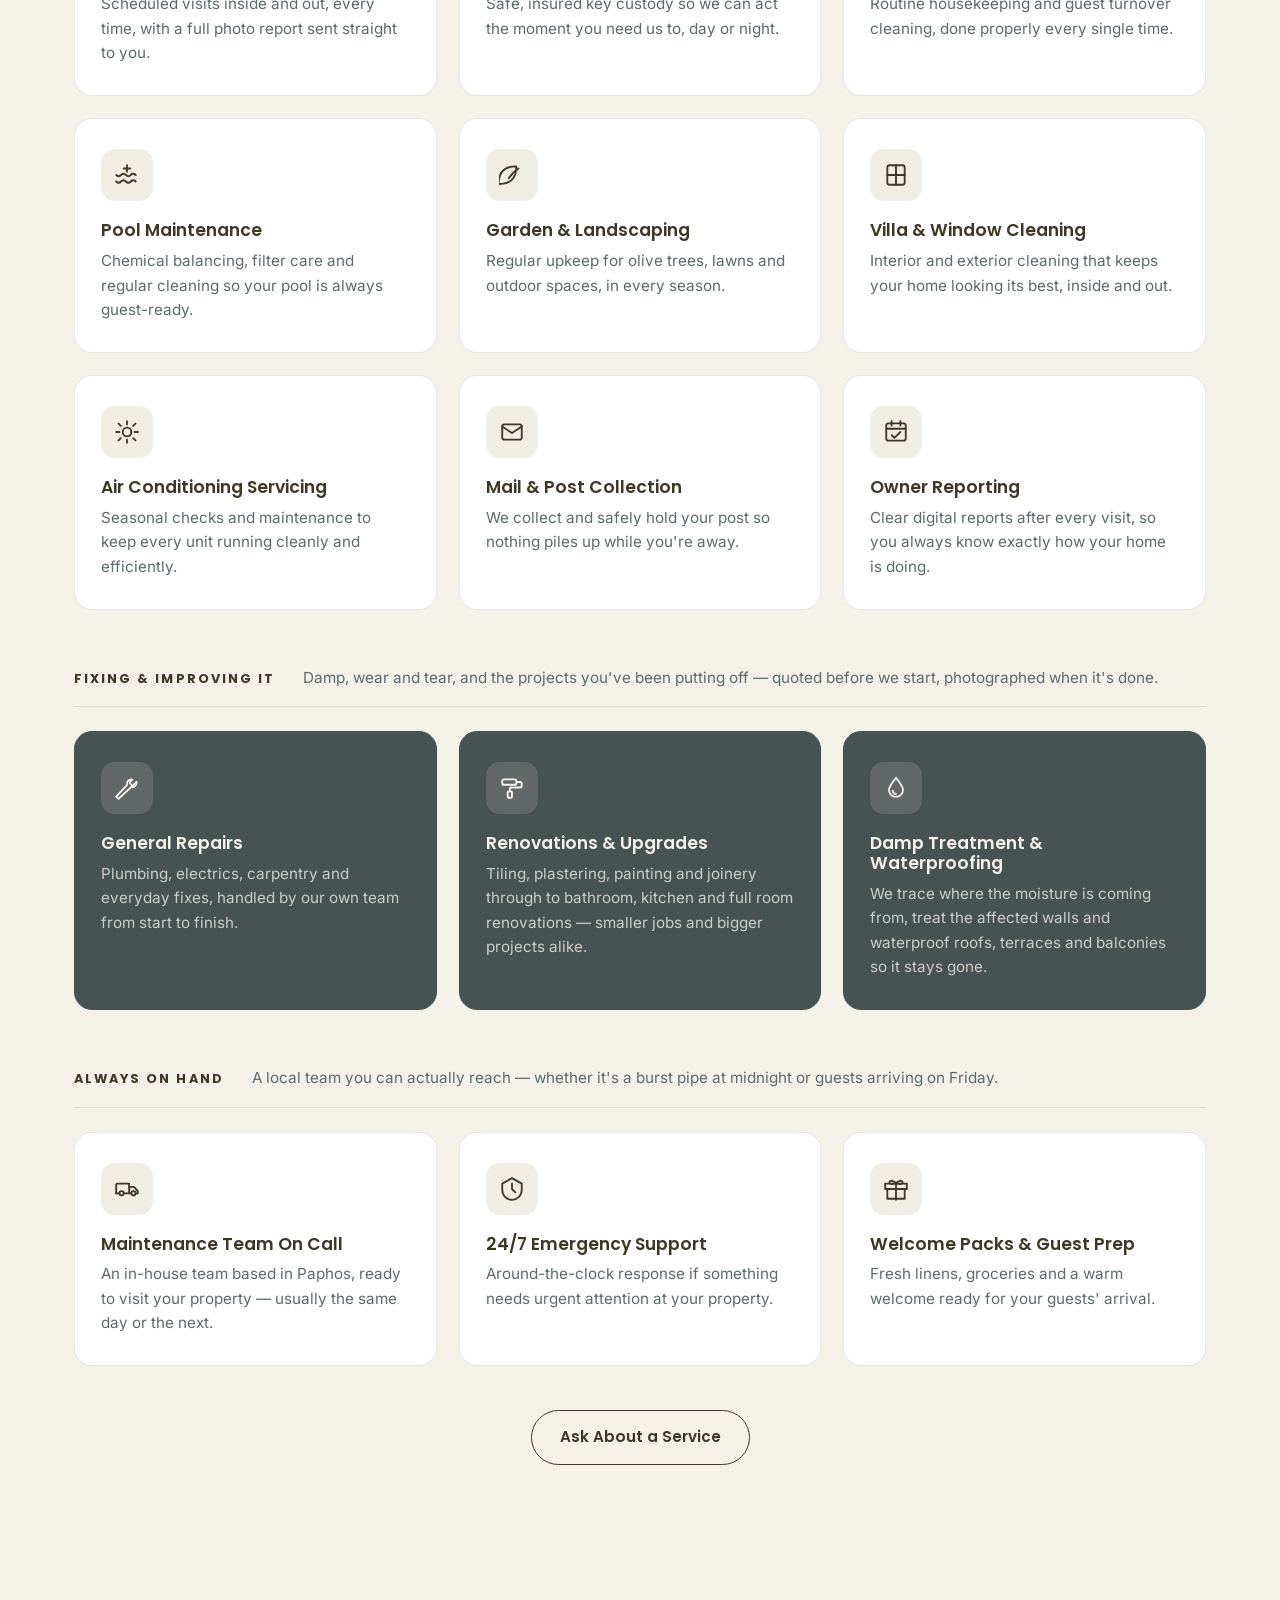
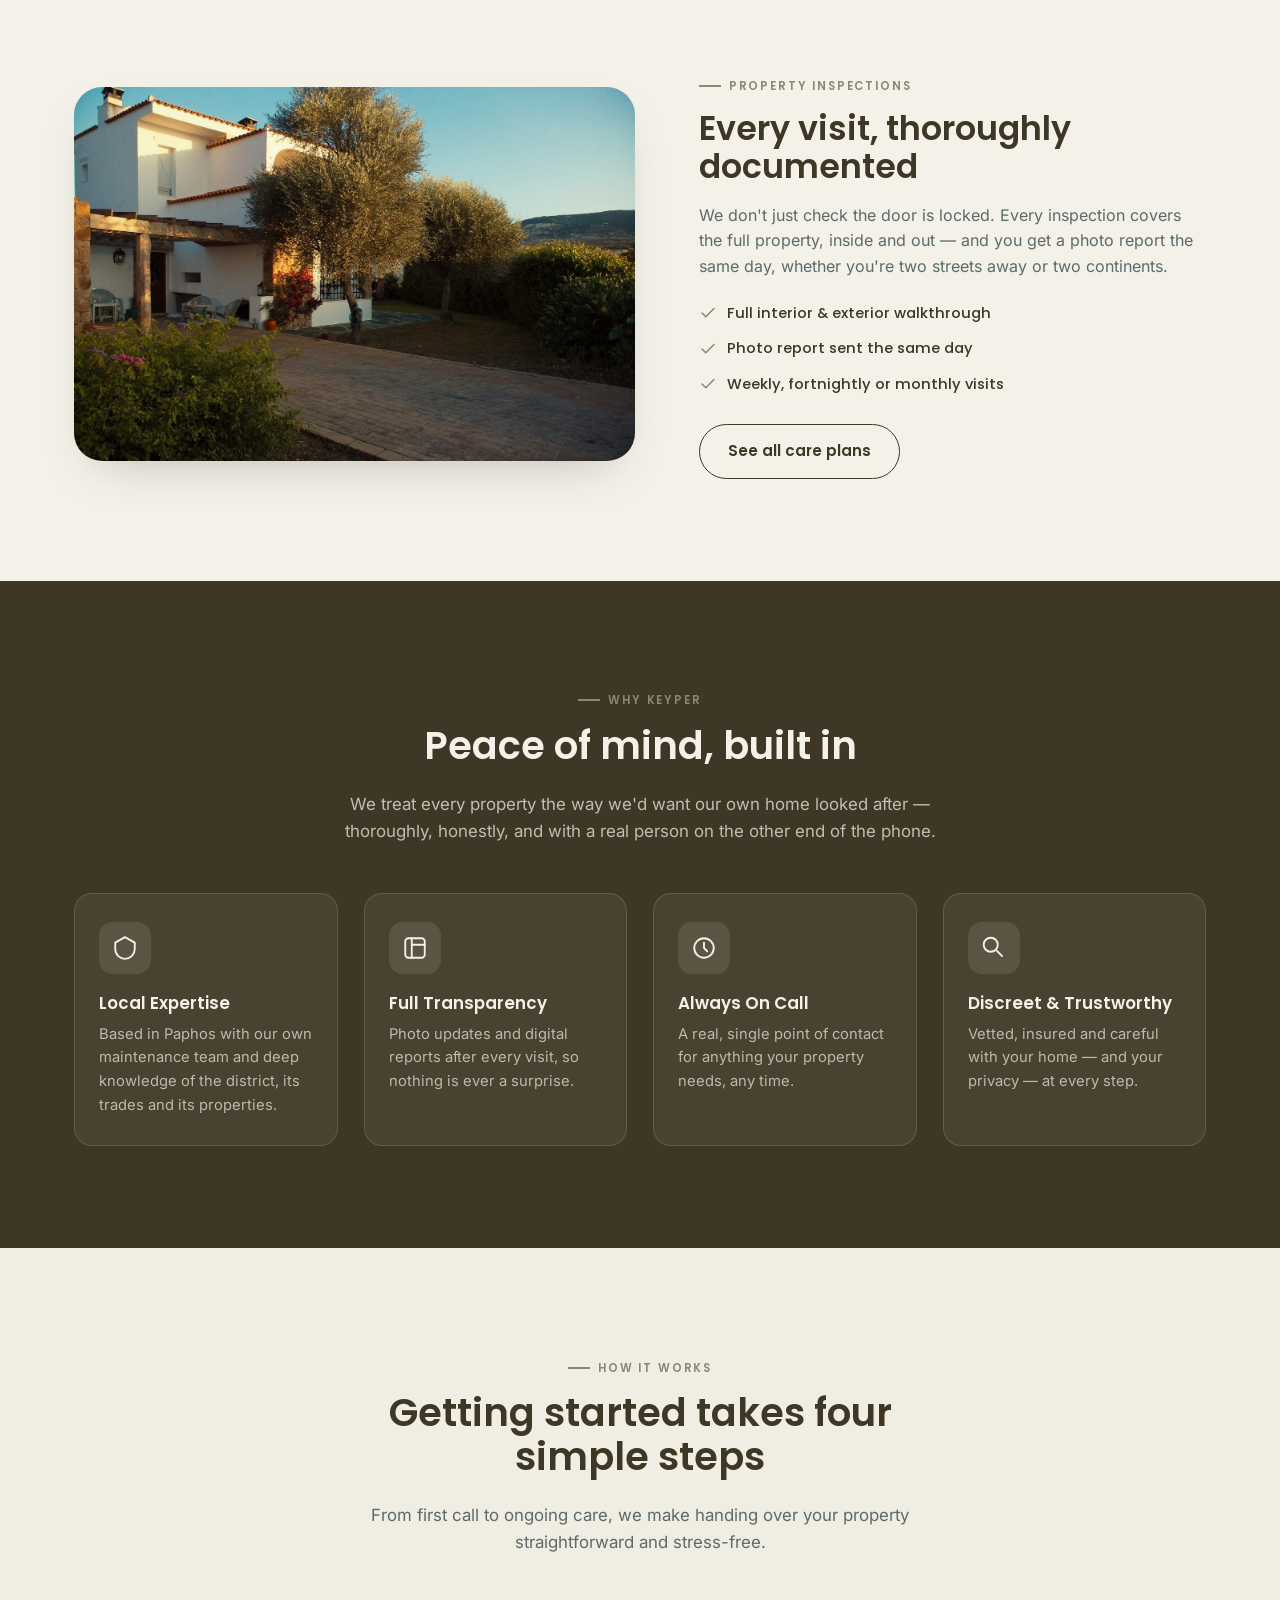
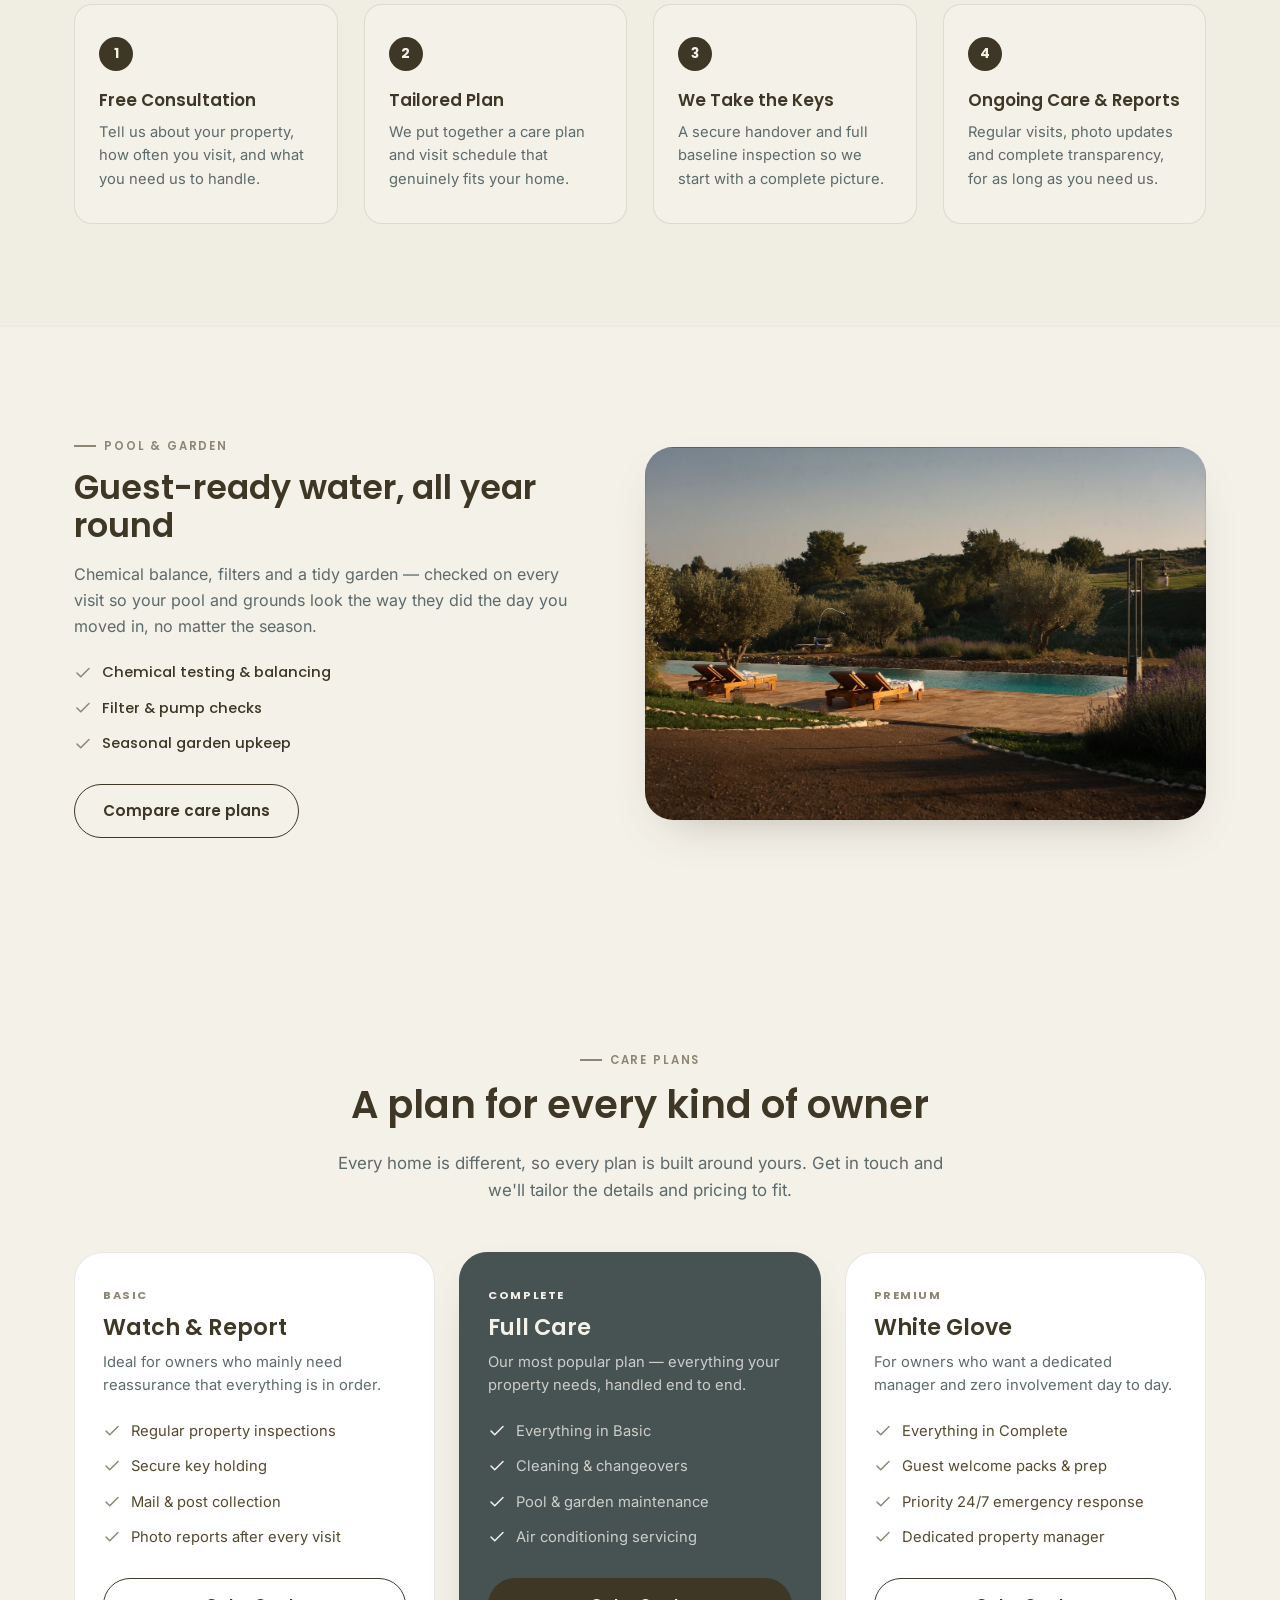
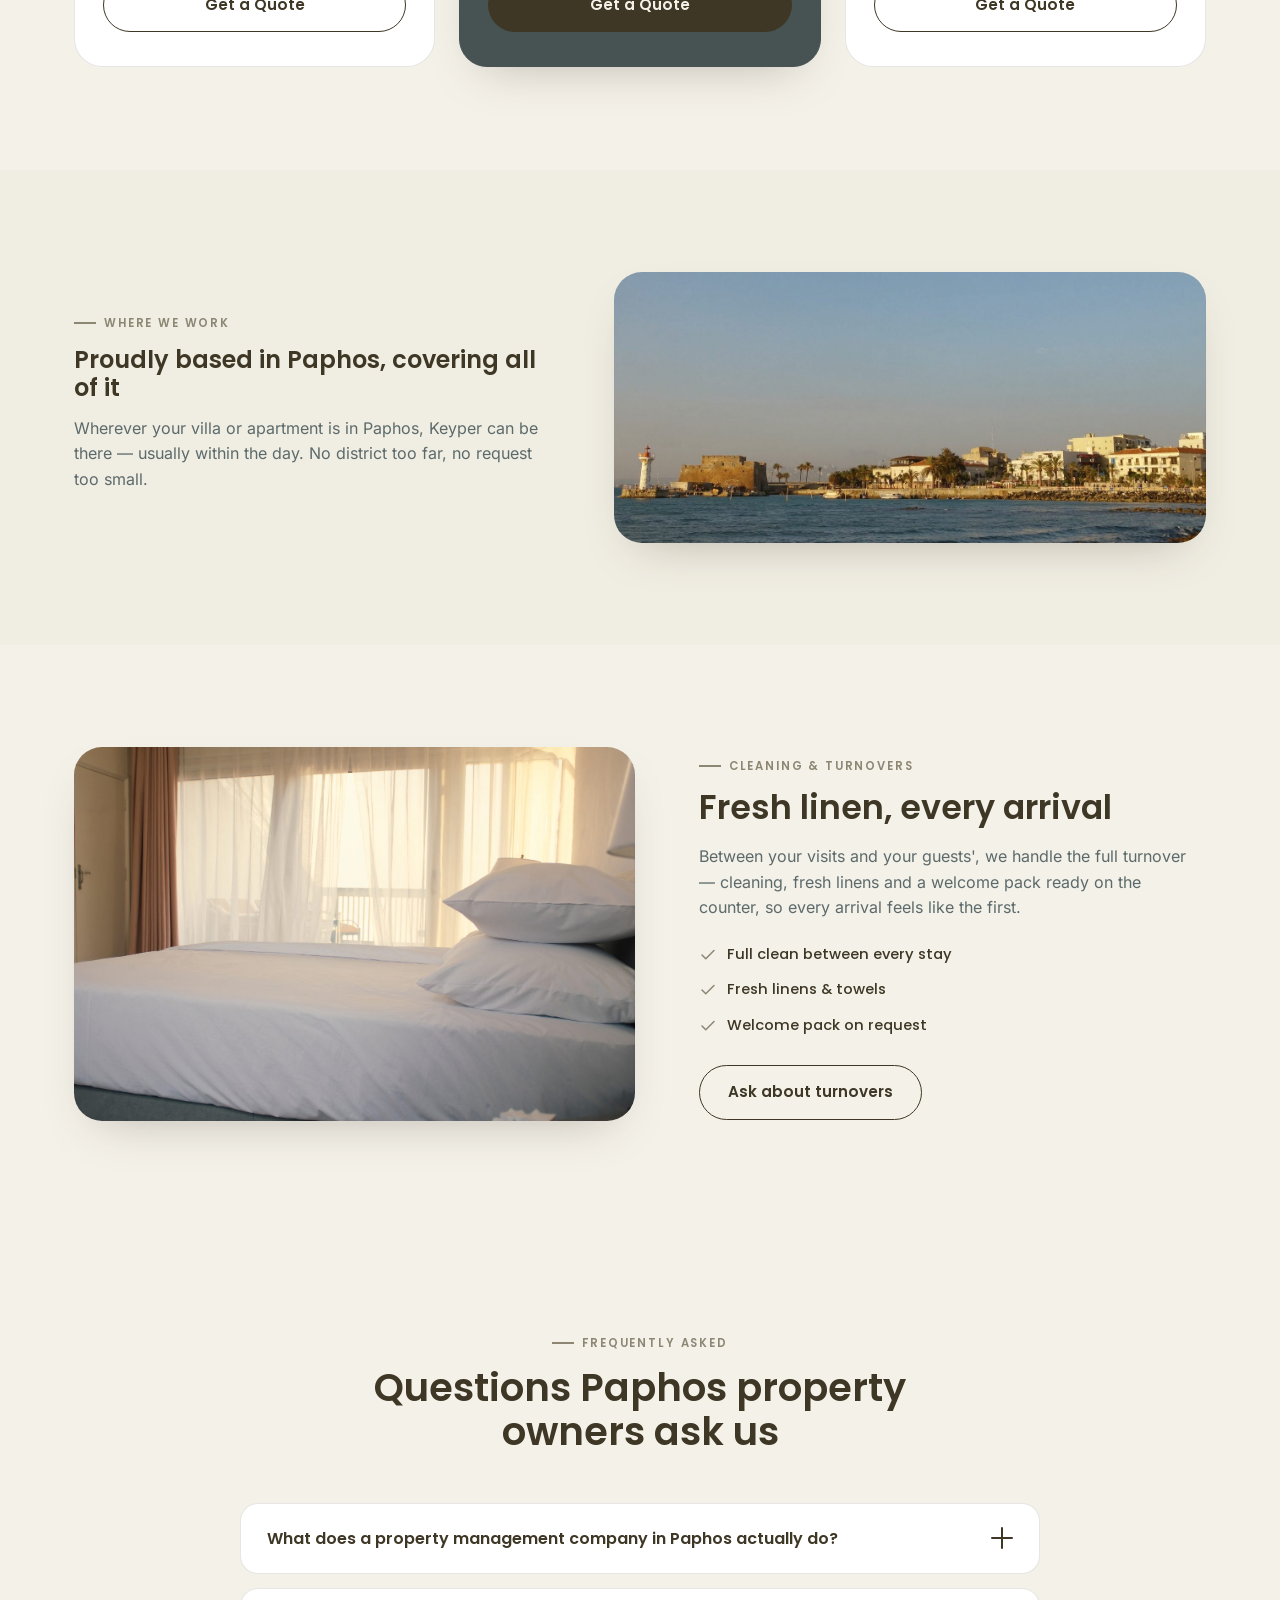
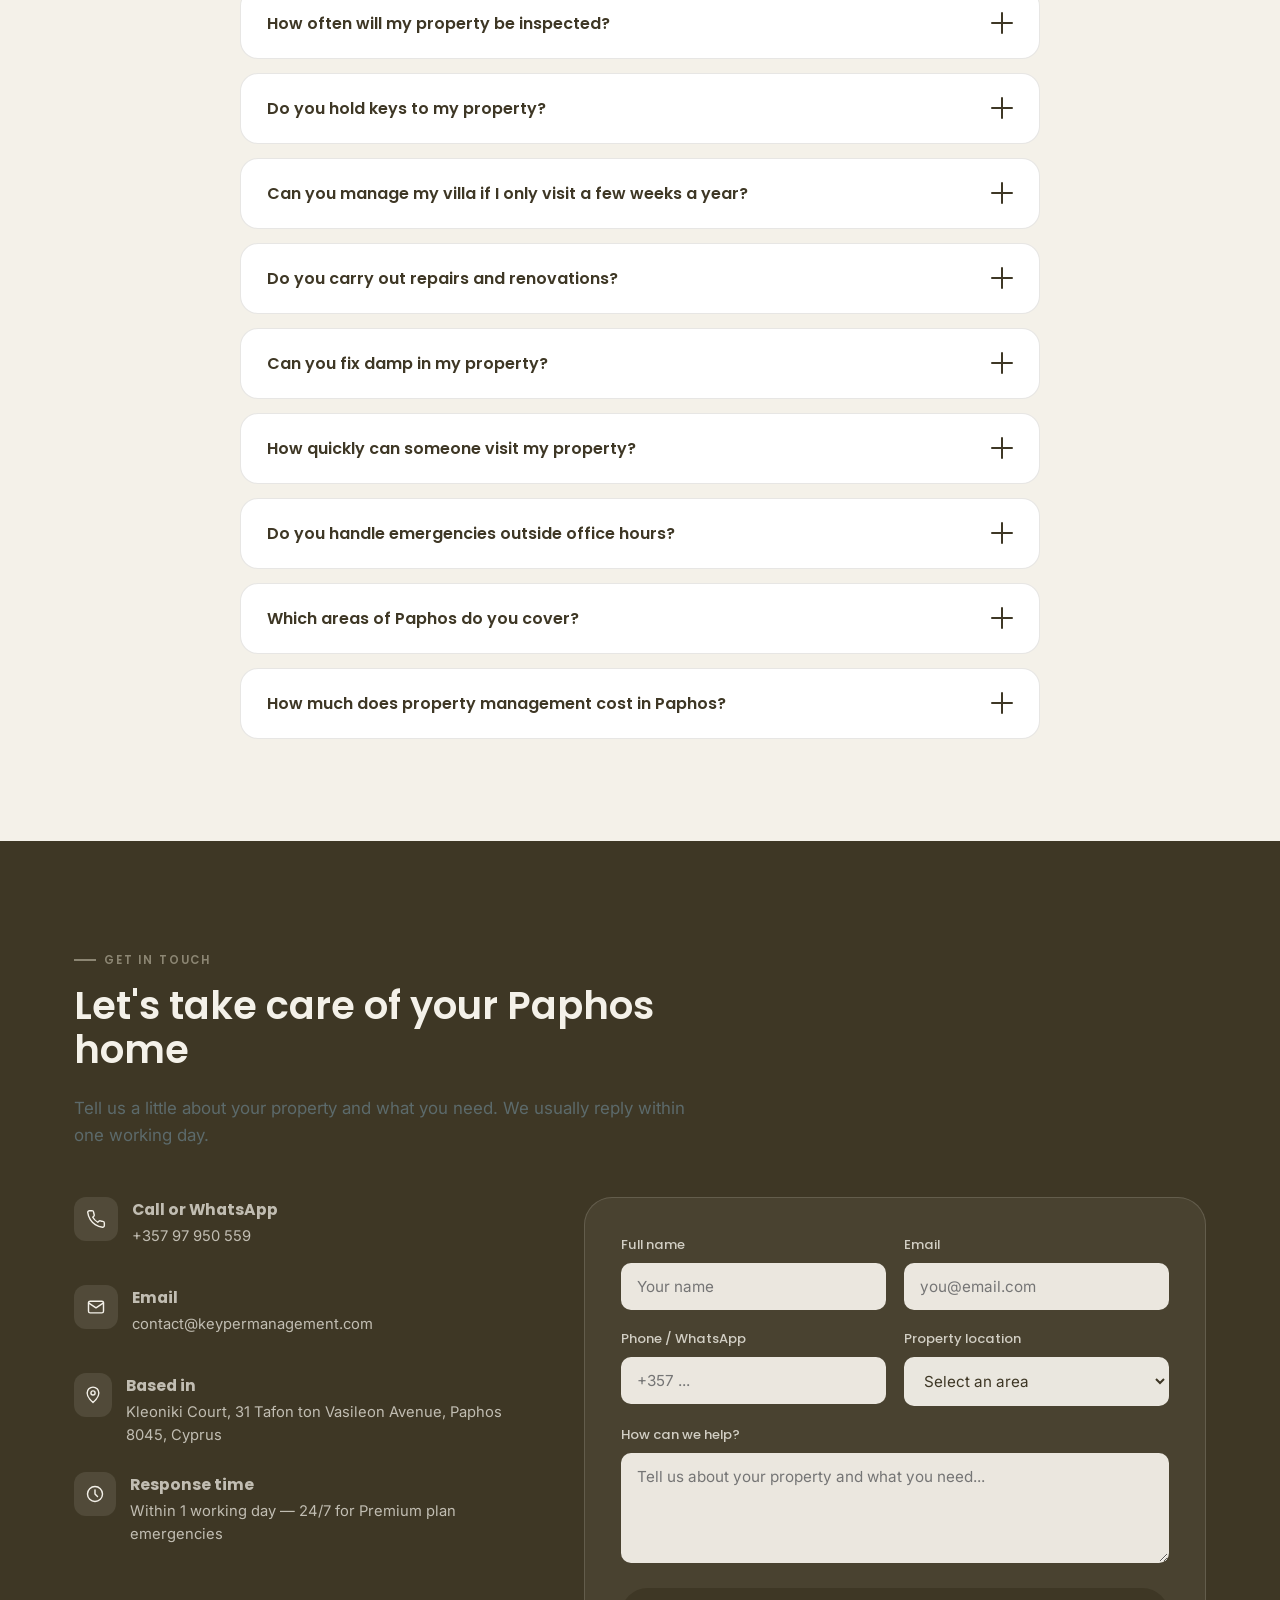
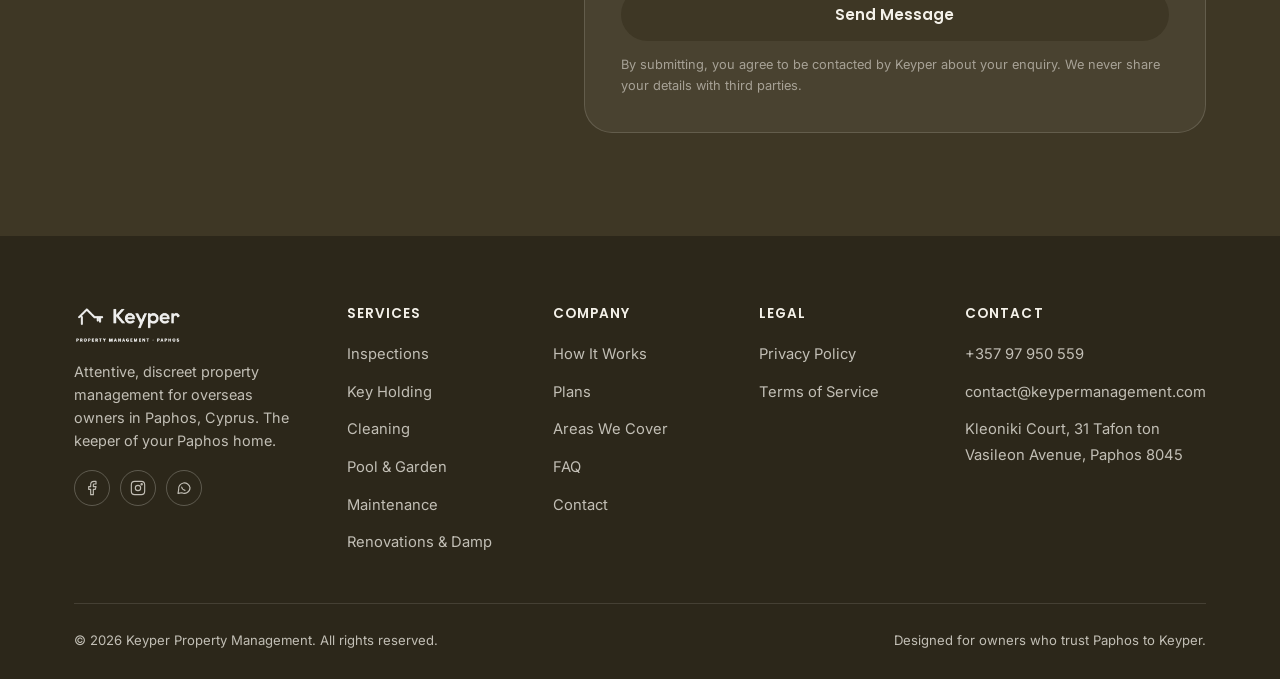
==== commit 62c827de: "Surface repairs, renovations and damp treatment The business does repair and renovation work that th" ====
--- a/index.html
+++ b/index.html
@@ -9,8 +9,8 @@
 <meta charset="UTF-8">
 <meta name="viewport" content="width=device-width, initial-scale=1.0">
 <title>Keyper | Property Management in Paphos, Cyprus for Overseas Owners</title>
-<meta name="description" content="Keyper is a trusted property management company in Paphos, Cyprus. Key holding, inspections, cleaning, pool & garden care, maintenance and 24/7 support for villa and holiday-home owners in Paphos, Peyia, Coral Bay, Tala and Polis Chrysochous.">
-<meta name="keywords" content="property management Paphos, villa management Cyprus, key holding Paphos, holiday home care Paphos, property maintenance Cyprus, overseas homeowner services Paphos">
+<meta name="description" content="Keyper is a trusted property management company in Paphos, Cyprus. Key holding, inspections, cleaning, pool & garden care, renovations and upgrades, damp repair and waterproofing, with an in-house maintenance team and 24/7 support for villa and holiday-home owners in Paphos, Peyia, Coral Bay, Tala and Polis Chrysochous.">
+<meta name="keywords" content="property management Paphos, villa management Cyprus, key holding Paphos, holiday home care Paphos, property maintenance Cyprus, overseas homeowner services Paphos, renovations Paphos, home renovations Cyprus, small renovations Paphos, damp repair Paphos, damp proofing Cyprus, waterproofing Paphos, maintenance team Paphos">
 <meta name="author" content="Keyper Property Management">
 <meta name="robots" content="index, follow">
 <link rel="canonical" href="https://www.keypermanagement.com/">
@@ -19,7 +19,7 @@
 <meta property="og:type" content="website">
 <meta property="og:site_name" content="Keyper Property Management">
 <meta property="og:title" content="Keyper | Property Management in Paphos, Cyprus for Overseas Owners">
-<meta property="og:description" content="Attentive, discreet property management for overseas owners across Paphos, Peyia, Coral Bay and beyond. Your villa, watched over like our own — inspected, maintained and guest-ready, whether you're here or on the other side of the world.">
+<meta property="og:description" content="Attentive, discreet property management for overseas owners across Paphos, Peyia, Coral Bay and beyond. Your villa, watched over like our own — inspected, maintained, repaired and renovated as needed, and always guest-ready, whether you're here or on the other side of the world.">
 <meta property="og:image" content="https://www.keypermanagement.com/assets/img/keyper-logo.png">
 <meta property="og:image:width" content="1848">
 <meta property="og:image:height" content="1080">
@@ -30,7 +30,7 @@
 <!-- Twitter -->
 <meta name="twitter:card" content="summary_large_image">
 <meta name="twitter:title" content="Keyper | Property Management in Paphos, Cyprus for Overseas Owners">
-<meta name="twitter:description" content="Attentive, discreet property management for overseas owners across Paphos, Peyia, Coral Bay and beyond. Your villa, watched over like our own — inspected, maintained and guest-ready, whether you're here or on the other side of the world.">
+<meta name="twitter:description" content="Attentive, discreet property management for overseas owners across Paphos, Peyia, Coral Bay and beyond. Your villa, watched over like our own — inspected, maintained, repaired and renovated as needed, and always guest-ready, whether you're here or on the other side of the world.">
 <meta name="twitter:image" content="https://www.keypermanagement.com/assets/img/keyper-logo.png">
 
 <!-- Geo / local SEO -->
@@ -56,7 +56,7 @@
   "@id": "https://www.keypermanagement.com/#business",
   "name": "Keyper Property Management",
   "alternateName": "Keyper",
-  "description": "Keyper is a trusted property management company in Paphos, Cyprus. Key holding, inspections, cleaning, pool & garden care, maintenance and 24/7 support for villa and holiday-home owners in Paphos, Peyia, Coral Bay, Tala and Polis Chrysochous.",
+  "description": "Keyper is a trusted property management company in Paphos, Cyprus. Key holding, inspections, cleaning, pool & garden care, renovations and upgrades, damp repair and waterproofing, with an in-house maintenance team and 24/7 support for villa and holiday-home owners in Paphos, Peyia, Coral Bay, Tala and Polis Chrysochous.",
   "image": "https://www.keypermanagement.com/assets/img/keyper-logo.png",
   "logo": "https://www.keypermanagement.com/assets/img/keyper-logo.png",
   "url": "https://www.keypermanagement.com/",
@@ -112,6 +112,27 @@
       }
     },    {
       "@type": "Question",
+      "name": "Do you carry out repairs and renovations?",
+      "acceptedAnswer": {
+        "@type": "Answer",
+        "text": "Yes. We have our own maintenance team in Paphos handling plumbing, electrics, carpentry and general repairs, as well as renovation work — from tiling, plastering, painting and joinery through to bathroom, kitchen and full room renovations. You get a quote before anything starts and photos when it's finished."
+      }
+    },    {
+      "@type": "Question",
+      "name": "Can you fix damp in my property?",
+      "acceptedAnswer": {
+        "@type": "Answer",
+        "text": "Yes — damp is one of the most common problems we're called about, especially in properties left closed up for months. We trace where the moisture is actually coming from, treat the affected walls, and waterproof roofs, terraces and balconies so the problem doesn't simply return next winter."
+      }
+    },    {
+      "@type": "Question",
+      "name": "How quickly can someone visit my property?",
+      "acceptedAnswer": {
+        "@type": "Answer",
+        "text": "Our maintenance team is based in Paphos and covers the whole district, so for most requests we can be at your property the same day or the next. Urgent issues like leaks or storm damage are attended to straight away."
+      }
+    },    {
+      "@type": "Question",
       "name": "Do you handle emergencies outside office hours?",
       "acceptedAnswer": {
         "@type": "Answer",
@@ -181,7 +202,7 @@
     <div class="hero-copy" data-reveal>
       <span class="eyebrow">Property Management · Paphos, Cyprus</span>
       <h1>The Keeper of Your Paphos Home</h1>
-      <p class="lede">Attentive, discreet property management for overseas owners across Paphos, Peyia, Coral Bay and beyond. Your villa, watched over like our own — inspected, maintained and guest-ready, whether you're here or on the other side of the world.</p>
+      <p class="lede">Attentive, discreet property management for overseas owners across Paphos, Peyia, Coral Bay and beyond. Your villa, watched over like our own — inspected, maintained, repaired and renovated as needed, and always guest-ready, whether you're here or on the other side of the world.</p>
       <div class="hero-actions">
         <a href="#contact" class="btn btn-primary">Get a Free Quote</a>
         <a href="tel:+35797950559" class="btn btn-outline">
@@ -189,7 +210,7 @@
           Call Keyper
         </a>
       </div>
-      <div class="trust-strip">        <span class="trust-item"><svg viewBox="0 0 24 24" fill="none" stroke="currentColor" stroke-width="1.7" stroke-linecap="round" stroke-linejoin="round"><path d="M12 2 3 7v6c0 5 3.8 8.7 9 9 5.2-.3 9-4 9-9V7l-9-5Z"/><path d="m9 12 2 2 4-4"/></svg>Fully insured & vetted</span>        <span class="trust-item"><svg viewBox="0 0 24 24" fill="none" stroke="currentColor" stroke-width="1.7" stroke-linecap="round" stroke-linejoin="round"><circle cx="12" cy="12" r="9"/><path d="M12 7v5l3 3"/></svg>24/7 on-call support</span>        <span class="trust-item"><svg viewBox="0 0 24 24" fill="none" stroke="currentColor" stroke-width="1.7" stroke-linecap="round" stroke-linejoin="round"><rect x="3" y="3" width="18" height="18" rx="3"/><path d="M9 3v18M9 9h12"/></svg>Photo-verified visits</span>        <span class="trust-item"><svg viewBox="0 0 24 24" fill="none" stroke="currentColor" stroke-width="1.7" stroke-linecap="round" stroke-linejoin="round"><path d="M12 2 3 7v6c0 5 3.8 8.7 9 9 5.2-.3 9-4 9-9V7l-9-5Z"/></svg>Local, English-speaking team</span>      </div>
+      <div class="trust-strip">        <span class="trust-item"><svg viewBox="0 0 24 24" fill="none" stroke="currentColor" stroke-width="1.7" stroke-linecap="round" stroke-linejoin="round"><path d="M12 2 3 7v6c0 5 3.8 8.7 9 9 5.2-.3 9-4 9-9V7l-9-5Z"/><path d="m9 12 2 2 4-4"/></svg>Fully insured & vetted</span>        <span class="trust-item"><svg viewBox="0 0 24 24" fill="none" stroke="currentColor" stroke-width="1.7" stroke-linecap="round" stroke-linejoin="round"><circle cx="12" cy="12" r="9"/><path d="M12 7v5l3 3"/></svg>24/7 on-call support</span>        <span class="trust-item"><svg viewBox="0 0 24 24" fill="none" stroke="currentColor" stroke-width="1.7" stroke-linecap="round" stroke-linejoin="round"><rect x="3" y="3" width="18" height="18" rx="3"/><path d="M9 3v18M9 9h12"/></svg>Photo-verified visits</span>        <span class="trust-item"><svg viewBox="0 0 24 24" fill="none" stroke="currentColor" stroke-width="1.7" stroke-linecap="round" stroke-linejoin="round"><path d="M12 2 3 7v6c0 5 3.8 8.7 9 9 5.2-.3 9-4 9-9V7l-9-5Z"/></svg>Local, English-speaking team</span>        <span class="trust-item"><svg viewBox="0 0 24 24" fill="none" stroke="currentColor" stroke-width="1.7" stroke-linecap="round" stroke-linejoin="round"><path d="M2 16V8a1 1 0 0 1 1-1h11v9"/><path d="M14 10h3.6a2 2 0 0 1 1.6.8L22 14.2V16h-2"/><path d="M2 16h3M9 16h7"/><circle cx="7" cy="16" r="2"/><circle cx="18" cy="16" r="2"/></svg>In-house maintenance team</span>      </div>
     </div>
 
     <div class="hero-visual" data-reveal>
@@ -216,63 +237,80 @@
     <div class="section-head center" data-reveal>
       <span class="eyebrow">What We Do</span>
       <h2>Complete care for your Paphos property</h2>
-      <p>From routine inspections to emergency call-outs, Keyper handles every detail of home ownership in Cyprus so you don't have to worry from afar.</p>
-    </div>
-
-    <div class="service-grid">      <article class="service-card" data-reveal>
-        <span class="service-icon"><svg viewBox="0 0 24 24" fill="none" stroke="currentColor" stroke-width="1.7" stroke-linecap="round" stroke-linejoin="round"><circle cx="10" cy="10" r="6.5"/><path d="m20.5 20.5-4.8-4.8"/><path d="m8 10 1.5 1.5L13 8"/></svg></span>
-        <h3>Property Inspections</h3>
-        <p>Scheduled visits inside and out, every time, with a full photo report sent straight to you.</p>
-      </article>      <article class="service-card" data-reveal>
-        <span class="service-icon"><svg viewBox="0 0 24 24" fill="none" stroke="currentColor" stroke-width="1.7" stroke-linecap="round" stroke-linejoin="round"><circle cx="8" cy="15" r="4"/><path d="M11 12 20 3"/><path d="M16 7l3 3"/><path d="M13 10l2.5 2.5"/></svg></span>
-        <h3>Key Holding & Secure Access</h3>
-        <p>Safe, insured key custody so we can act the moment you need us to, day or night.</p>
-      </article>      <article class="service-card" data-reveal>
-        <span class="service-icon"><svg viewBox="0 0 24 24" fill="none" stroke="currentColor" stroke-width="1.7" stroke-linecap="round" stroke-linejoin="round"><path d="M6 3v6M10 3v6M6 9c0 3-2 3-2 6a4 4 0 0 0 8 0c0-3-2-3-2-6"/><path d="M17 21v-6"/><path d="M14 13c0-3 3-3 3-6 0 3 3 3 3 6a3 3 0 0 1-6 0Z"/></svg></span>
-        <h3>Cleaning & Changeovers</h3>
-        <p>Routine housekeeping and guest turnover cleaning, done properly every single time.</p>
-      </article>      <article class="service-card" data-reveal>
-        <span class="service-icon"><svg viewBox="0 0 24 24" fill="none" stroke="currentColor" stroke-width="1.7" stroke-linecap="round" stroke-linejoin="round"><path d="M2 12c1.5 1.5 3 1.5 4.5 0s3-1.5 4.5 0 3 1.5 4.5 0 3-1.5 4.5 0"/><path d="M2 18c1.5 1.5 3 1.5 4.5 0s3-1.5 4.5 0 3 1.5 4.5 0 3-1.5 4.5 0"/><path d="M12 3v6"/><path d="M9 6h6"/></svg></span>
-        <h3>Pool Maintenance</h3>
-        <p>Chemical balancing, filter care and regular cleaning so your pool is always guest-ready.</p>
-      </article>      <article class="service-card" data-reveal>
-        <span class="service-icon"><svg viewBox="0 0 24 24" fill="none" stroke="currentColor" stroke-width="1.7" stroke-linecap="round" stroke-linejoin="round"><path d="M4 20c8-1 12-6 12-16 -10 0-15 4-16 12 -1 6 0 4 4 4Z"/><path d="M9 15c2-3 4-6 9-9"/></svg></span>
-        <h3>Garden & Landscaping</h3>
-        <p>Regular upkeep for olive trees, lawns and outdoor spaces, in every season.</p>
-      </article>      <article class="service-card" data-reveal>
-        <span class="service-icon"><svg viewBox="0 0 24 24" fill="none" stroke="currentColor" stroke-width="1.7" stroke-linecap="round" stroke-linejoin="round"><rect x="4" y="3" width="16" height="18" rx="2"/><path d="M12 3v18M4 12h16"/></svg></span>
-        <h3>Villa & Window Cleaning</h3>
-        <p>Interior and exterior cleaning that keeps your home looking its best, inside and out.</p>
-      </article>      <article class="service-card" data-reveal>
-        <span class="service-icon"><svg viewBox="0 0 24 24" fill="none" stroke="currentColor" stroke-width="1.7" stroke-linecap="round" stroke-linejoin="round"><path d="M12 2v3M12 19v3M4.2 4.2l2.1 2.1M17.7 17.7l2.1 2.1M2 12h3M19 12h3M4.2 19.8l2.1-2.1M17.7 6.3l2.1-2.1"/><circle cx="12" cy="12" r="4"/></svg></span>
-        <h3>Air Conditioning Servicing</h3>
-        <p>Seasonal checks and maintenance to keep every unit running cleanly and efficiently.</p>
-      </article>      <article class="service-card" data-reveal>
-        <span class="service-icon"><svg viewBox="0 0 24 24" fill="none" stroke="currentColor" stroke-width="1.7" stroke-linecap="round" stroke-linejoin="round"><rect x="3" y="5" width="18" height="14" rx="2"/><path d="m3 7 9 6 9-6"/></svg></span>
-        <h3>Mail & Post Collection</h3>
-        <p>We collect and safely hold your post so nothing piles up while you're away.</p>
-      </article>      <article class="service-card" data-reveal>
-        <span class="service-icon"><svg viewBox="0 0 24 24" fill="none" stroke="currentColor" stroke-width="1.7" stroke-linecap="round" stroke-linejoin="round"><path d="M14.7 6.3a1 1 0 0 0 0 1.4l1.6 1.6a1 1 0 0 0 1.4 0l3.1-3.1a4 4 0 0 1-4.9 4.9L4.1 22 2 19.9 12.1 9.1a4 4 0 0 1 4.9-4.9Z"/></svg></span>
-        <h3>Repairs & Maintenance</h3>
-        <p>Coordinated repairs and trades work, managed start to finish on your behalf.</p>
-      </article>      <article class="service-card" data-reveal>
-        <span class="service-icon"><svg viewBox="0 0 24 24" fill="none" stroke="currentColor" stroke-width="1.7" stroke-linecap="round" stroke-linejoin="round"><rect x="3" y="9" width="18" height="11" rx="2"/><path d="M8 9V6a4 4 0 0 1 8 0v3"/><path d="M3 14h18"/></svg></span>
-        <h3>Repairs & Projects</h3>
-        <p>One call and we sort any job around your home, big or small.</p>
-      </article>      <article class="service-card" data-reveal>
-        <span class="service-icon"><svg viewBox="0 0 24 24" fill="none" stroke="currentColor" stroke-width="1.7" stroke-linecap="round" stroke-linejoin="round"><path d="M20 12v9H4v-9M2 7h20v5H2zM12 22V7M12 7c-1.5-3-6-3.5-6-1s3 1 6 1M12 7c1.5-3 6-3.5 6-1s-3 1-6 1"/></svg></span>
-        <h3>Welcome Packs & Guest Prep</h3>
-        <p>Fresh linens, groceries and a warm welcome ready for your guests' arrival.</p>
-      </article>      <article class="service-card" data-reveal>
-        <span class="service-icon"><svg viewBox="0 0 24 24" fill="none" stroke="currentColor" stroke-width="1.7" stroke-linecap="round" stroke-linejoin="round"><path d="M12 2 3 7v6c0 5 3.8 8.7 9 9 5.2-.3 9-4 9-9V7l-9-5Z"/><path d="M12 7v5l3 3"/></svg></span>
-        <h3>24/7 Emergency Support</h3>
-        <p>Around-the-clock response if something needs urgent attention at your property.</p>
-      </article>      <article class="service-card" data-reveal>
-        <span class="service-icon"><svg viewBox="0 0 24 24" fill="none" stroke="currentColor" stroke-width="1.7" stroke-linecap="round" stroke-linejoin="round"><rect x="3" y="4" width="18" height="16" rx="2"/><path d="M3 9h18M8 2v4M16 2v4"/><path d="m8 15 2.5 2.5L16 12"/></svg></span>
-        <h3>Owner Reporting</h3>
-        <p>Clear digital reports after every visit, so you always know exactly how your home is doing.</p>
-      </article>    </div>
-
+      <p>From routine inspections to damp treatment and full room renovations, Keyper handles every detail of home ownership in Cyprus — with our own maintenance team in Paphos, ready to visit your property whenever something needs doing.</p>
+    </div>    <div class="service-group">
+      <div class="service-group-head" data-reveal>
+        <h3>Looking After It</h3>        <p>The routine, year-round care that keeps your property exactly as you left it.</p>      </div>
+      <div class="service-grid">        <article class="service-card" data-reveal>
+          <span class="service-icon"><svg viewBox="0 0 24 24" fill="none" stroke="currentColor" stroke-width="1.7" stroke-linecap="round" stroke-linejoin="round"><circle cx="10" cy="10" r="6.5"/><path d="m20.5 20.5-4.8-4.8"/><path d="m8 10 1.5 1.5L13 8"/></svg></span>
+          <h4>Property Inspections</h4>
+          <p>Scheduled visits inside and out, every time, with a full photo report sent straight to you.</p>
+        </article>        <article class="service-card" data-reveal>
+          <span class="service-icon"><svg viewBox="0 0 24 24" fill="none" stroke="currentColor" stroke-width="1.7" stroke-linecap="round" stroke-linejoin="round"><circle cx="8" cy="15" r="4"/><path d="M11 12 20 3"/><path d="M16 7l3 3"/><path d="M13 10l2.5 2.5"/></svg></span>
+          <h4>Key Holding & Secure Access</h4>
+          <p>Safe, insured key custody so we can act the moment you need us to, day or night.</p>
+        </article>        <article class="service-card" data-reveal>
+          <span class="service-icon"><svg viewBox="0 0 24 24" fill="none" stroke="currentColor" stroke-width="1.7" stroke-linecap="round" stroke-linejoin="round"><path d="M6 3v6M10 3v6M6 9c0 3-2 3-2 6a4 4 0 0 0 8 0c0-3-2-3-2-6"/><path d="M17 21v-6"/><path d="M14 13c0-3 3-3 3-6 0 3 3 3 3 6a3 3 0 0 1-6 0Z"/></svg></span>
+          <h4>Cleaning & Changeovers</h4>
+          <p>Routine housekeeping and guest turnover cleaning, done properly every single time.</p>
+        </article>        <article class="service-card" data-reveal>
+          <span class="service-icon"><svg viewBox="0 0 24 24" fill="none" stroke="currentColor" stroke-width="1.7" stroke-linecap="round" stroke-linejoin="round"><path d="M2 12c1.5 1.5 3 1.5 4.5 0s3-1.5 4.5 0 3 1.5 4.5 0 3-1.5 4.5 0"/><path d="M2 18c1.5 1.5 3 1.5 4.5 0s3-1.5 4.5 0 3 1.5 4.5 0 3-1.5 4.5 0"/><path d="M12 3v6"/><path d="M9 6h6"/></svg></span>
+          <h4>Pool Maintenance</h4>
+          <p>Chemical balancing, filter care and regular cleaning so your pool is always guest-ready.</p>
+        </article>        <article class="service-card" data-reveal>
+          <span class="service-icon"><svg viewBox="0 0 24 24" fill="none" stroke="currentColor" stroke-width="1.7" stroke-linecap="round" stroke-linejoin="round"><path d="M4 20c8-1 12-6 12-16 -10 0-15 4-16 12 -1 6 0 4 4 4Z"/><path d="M9 15c2-3 4-6 9-9"/></svg></span>
+          <h4>Garden & Landscaping</h4>
+          <p>Regular upkeep for olive trees, lawns and outdoor spaces, in every season.</p>
+        </article>        <article class="service-card" data-reveal>
+          <span class="service-icon"><svg viewBox="0 0 24 24" fill="none" stroke="currentColor" stroke-width="1.7" stroke-linecap="round" stroke-linejoin="round"><rect x="4" y="3" width="16" height="18" rx="2"/><path d="M12 3v18M4 12h16"/></svg></span>
+          <h4>Villa & Window Cleaning</h4>
+          <p>Interior and exterior cleaning that keeps your home looking its best, inside and out.</p>
+        </article>        <article class="service-card" data-reveal>
+          <span class="service-icon"><svg viewBox="0 0 24 24" fill="none" stroke="currentColor" stroke-width="1.7" stroke-linecap="round" stroke-linejoin="round"><path d="M12 2v3M12 19v3M4.2 4.2l2.1 2.1M17.7 17.7l2.1 2.1M2 12h3M19 12h3M4.2 19.8l2.1-2.1M17.7 6.3l2.1-2.1"/><circle cx="12" cy="12" r="4"/></svg></span>
+          <h4>Air Conditioning Servicing</h4>
+          <p>Seasonal checks and maintenance to keep every unit running cleanly and efficiently.</p>
+        </article>        <article class="service-card" data-reveal>
+          <span class="service-icon"><svg viewBox="0 0 24 24" fill="none" stroke="currentColor" stroke-width="1.7" stroke-linecap="round" stroke-linejoin="round"><rect x="3" y="5" width="18" height="14" rx="2"/><path d="m3 7 9 6 9-6"/></svg></span>
+          <h4>Mail & Post Collection</h4>
+          <p>We collect and safely hold your post so nothing piles up while you're away.</p>
+        </article>        <article class="service-card" data-reveal>
+          <span class="service-icon"><svg viewBox="0 0 24 24" fill="none" stroke="currentColor" stroke-width="1.7" stroke-linecap="round" stroke-linejoin="round"><rect x="3" y="4" width="18" height="16" rx="2"/><path d="M3 9h18M8 2v4M16 2v4"/><path d="m8 15 2.5 2.5L16 12"/></svg></span>
+          <h4>Owner Reporting</h4>
+          <p>Clear digital reports after every visit, so you always know exactly how your home is doing.</p>
+        </article>      </div>
+    </div>    <div class="service-group featured">
+      <div class="service-group-head" data-reveal>
+        <h3>Fixing & Improving It</h3>        <p>Damp, wear and tear, and the projects you've been putting off — quoted before we start, photographed when it's done.</p>      </div>
+      <div class="service-grid">        <article class="service-card" data-reveal>
+          <span class="service-icon"><svg viewBox="0 0 24 24" fill="none" stroke="currentColor" stroke-width="1.7" stroke-linecap="round" stroke-linejoin="round"><path d="M14.7 6.3a1 1 0 0 0 0 1.4l1.6 1.6a1 1 0 0 0 1.4 0l3.1-3.1a4 4 0 0 1-4.9 4.9L4.1 22 2 19.9 12.1 9.1a4 4 0 0 1 4.9-4.9Z"/></svg></span>
+          <h4>General Repairs</h4>
+          <p>Plumbing, electrics, carpentry and everyday fixes, handled by our own team from start to finish.</p>
+        </article>        <article class="service-card" data-reveal>
+          <span class="service-icon"><svg viewBox="0 0 24 24" fill="none" stroke="currentColor" stroke-width="1.7" stroke-linecap="round" stroke-linejoin="round"><rect x="3" y="4" width="13" height="5" rx="1.5"/><path d="M16 6.5h3.5A1.5 1.5 0 0 1 21 8v2a1.5 1.5 0 0 1-1.5 1.5h-8A1.5 1.5 0 0 0 10 13v2"/><rect x="8" y="15" width="4" height="6" rx="1.5"/></svg></span>
+          <h4>Renovations & Upgrades</h4>
+          <p>Tiling, plastering, painting and joinery through to bathroom, kitchen and full room renovations — smaller jobs and bigger projects alike.</p>
+        </article>        <article class="service-card" data-reveal>
+          <span class="service-icon"><svg viewBox="0 0 24 24" fill="none" stroke="currentColor" stroke-width="1.7" stroke-linecap="round" stroke-linejoin="round"><path d="M12 2.5c4 5 6.5 8.2 6.5 11.2a6.5 6.5 0 0 1-13 0c0-3 2.5-6.2 6.5-11.2Z"/><path d="M9 14.5a3 3 0 0 0 3 3"/></svg></span>
+          <h4>Damp Treatment & Waterproofing</h4>
+          <p>We trace where the moisture is coming from, treat the affected walls and waterproof roofs, terraces and balconies so it stays gone.</p>
+        </article>      </div>
+    </div>    <div class="service-group">
+      <div class="service-group-head" data-reveal>
+        <h3>Always On Hand</h3>        <p>A local team you can actually reach — whether it's a burst pipe at midnight or guests arriving on Friday.</p>      </div>
+      <div class="service-grid">        <article class="service-card" data-reveal>
+          <span class="service-icon"><svg viewBox="0 0 24 24" fill="none" stroke="currentColor" stroke-width="1.7" stroke-linecap="round" stroke-linejoin="round"><path d="M2 16V8a1 1 0 0 1 1-1h11v9"/><path d="M14 10h3.6a2 2 0 0 1 1.6.8L22 14.2V16h-2"/><path d="M2 16h3M9 16h7"/><circle cx="7" cy="16" r="2"/><circle cx="18" cy="16" r="2"/></svg></span>
+          <h4>Maintenance Team On Call</h4>
+          <p>An in-house team based in Paphos, ready to visit your property — usually the same day or the next.</p>
+        </article>        <article class="service-card" data-reveal>
+          <span class="service-icon"><svg viewBox="0 0 24 24" fill="none" stroke="currentColor" stroke-width="1.7" stroke-linecap="round" stroke-linejoin="round"><path d="M12 2 3 7v6c0 5 3.8 8.7 9 9 5.2-.3 9-4 9-9V7l-9-5Z"/><path d="M12 7v5l3 3"/></svg></span>
+          <h4>24/7 Emergency Support</h4>
+          <p>Around-the-clock response if something needs urgent attention at your property.</p>
+        </article>        <article class="service-card" data-reveal>
+          <span class="service-icon"><svg viewBox="0 0 24 24" fill="none" stroke="currentColor" stroke-width="1.7" stroke-linecap="round" stroke-linejoin="round"><path d="M20 12v9H4v-9M2 7h20v5H2zM12 22V7M12 7c-1.5-3-6-3.5-6-1s3 1 6 1M12 7c1.5-3 6-3.5 6-1s-3 1-6 1"/></svg></span>
+          <h4>Welcome Packs & Guest Prep</h4>
+          <p>Fresh linens, groceries and a warm welcome ready for your guests' arrival.</p>
+        </article>      </div>
+    </div>
     <div class="services-cta" data-reveal>
       <a href="#contact" class="btn btn-outline">Ask About a Service</a>
     </div>
@@ -307,7 +345,7 @@
     <div class="why-grid">      <div class="why-card" data-reveal>
         <span class="service-icon"><svg viewBox="0 0 24 24" fill="none" stroke="currentColor" stroke-width="1.7" stroke-linecap="round" stroke-linejoin="round"><path d="M12 2 3 7v6c0 5 3.8 8.7 9 9 5.2-.3 9-4 9-9V7l-9-5Z"/></svg></span>
         <h3>Local Expertise</h3>
-        <p>Based in Paphos with deep knowledge of the district, its trades and its properties.</p>
+        <p>Based in Paphos with our own maintenance team and deep knowledge of the district, its trades and its properties.</p>
       </div>      <div class="why-card" data-reveal>
         <span class="service-icon"><svg viewBox="0 0 24 24" fill="none" stroke="currentColor" stroke-width="1.7" stroke-linecap="round" stroke-linejoin="round"><rect x="3" y="3" width="18" height="18" rx="3"/><path d="M9 3v18M9 9h12"/></svg></span>
         <h3>Full Transparency</h3>
@@ -452,6 +490,15 @@
       </div>      <div class="faq-item">
         <button class="faq-question">Can you manage my villa if I only visit a few weeks a year?<span class="plus"></span></button>
         <div class="faq-answer"><p>Absolutely — this is exactly what Keyper was built for. Most of our clients are overseas owners who need someone local they trust to look after the property year-round.</p></div>
+      </div>      <div class="faq-item">
+        <button class="faq-question">Do you carry out repairs and renovations?<span class="plus"></span></button>
+        <div class="faq-answer"><p>Yes. We have our own maintenance team in Paphos handling plumbing, electrics, carpentry and general repairs, as well as renovation work — from tiling, plastering, painting and joinery through to bathroom, kitchen and full room renovations. You get a quote before anything starts and photos when it's finished.</p></div>
+      </div>      <div class="faq-item">
+        <button class="faq-question">Can you fix damp in my property?<span class="plus"></span></button>
+        <div class="faq-answer"><p>Yes — damp is one of the most common problems we're called about, especially in properties left closed up for months. We trace where the moisture is actually coming from, treat the affected walls, and waterproof roofs, terraces and balconies so the problem doesn't simply return next winter.</p></div>
+      </div>      <div class="faq-item">
+        <button class="faq-question">How quickly can someone visit my property?<span class="plus"></span></button>
+        <div class="faq-answer"><p>Our maintenance team is based in Paphos and covers the whole district, so for most requests we can be at your property the same day or the next. Urgent issues like leaks or storm damage are attended to straight away.</p></div>
       </div>      <div class="faq-item">
         <button class="faq-question">Do you handle emergencies outside office hours?<span class="plus"></span></button>
         <div class="faq-answer"><p>Yes, our Premium plan includes 24/7 emergency response so issues like leaks, alarms or storm damage are dealt with immediately, not left until the next working day.</p></div>
@@ -533,7 +580,7 @@
         <div class="footer-social">          <a href="https://www.facebook.com/profile.php?id=61591649864885" aria-label="Keyper on Facebook" target="_blank" rel="noopener"><svg viewBox="0 0 24 24" fill="none" stroke="currentColor" stroke-width="1.7" stroke-linecap="round" stroke-linejoin="round"><path d="M18 2h-3a5 5 0 0 0-5 5v3H7v4h3v8h4v-8h3l1-4h-4V7a1 1 0 0 1 1-1h3z"/></svg></a>          <a href="https://www.instagram.com/keypermanagement/" aria-label="Keyper on Instagram" target="_blank" rel="noopener"><svg viewBox="0 0 24 24" fill="none" stroke="currentColor" stroke-width="1.7" stroke-linecap="round" stroke-linejoin="round"><rect x="2" y="2" width="20" height="20" rx="5"/><circle cx="12" cy="12" r="4"/><circle cx="17.5" cy="6.5" r="1"/></svg></a>          <a href="https://wa.me/35797950559" aria-label="Keyper on WhatsApp" target="_blank" rel="noopener"><svg viewBox="0 0 24 24" fill="none" stroke="currentColor" stroke-width="1.7" stroke-linecap="round" stroke-linejoin="round"><path d="M21 11.5a8.5 8.5 0 0 1-12.3 7.6L3 20l1-5.5A8.5 8.5 0 1 1 21 11.5Z"/><path d="M8.5 10.5c.5 2.5 2.5 4.5 5 5"/></svg></a>        </div>
       </div>      <div class="footer-col">
         <h4>Services</h4>
-        <ul>          <li><a href="#services">Inspections</a></li>          <li><a href="#services">Key Holding</a></li>          <li><a href="#services">Cleaning</a></li>          <li><a href="#services">Pool & Garden</a></li>          <li><a href="#services">Maintenance</a></li>        </ul>
+        <ul>          <li><a href="#services">Inspections</a></li>          <li><a href="#services">Key Holding</a></li>          <li><a href="#services">Cleaning</a></li>          <li><a href="#services">Pool & Garden</a></li>          <li><a href="#services">Maintenance</a></li>          <li><a href="#services">Renovations & Damp</a></li>        </ul>
       </div>      <div class="footer-col">
         <h4>Company</h4>
         <ul>          <li><a href="#how-it-works">How It Works</a></li>          <li><a href="#plans">Plans</a></li>          <li><a href="#areas">Areas We Cover</a></li>          <li><a href="#faq">FAQ</a></li>          <li><a href="#contact">Contact</a></li>        </ul>
--- a/assets/css/styles.css
+++ b/assets/css/styles.css
@@ -546,6 +546,38 @@
   background: var(--paper);
 }
 
+.service-group + .service-group {
+  margin-top: 56px;
+}
+
+.service-group-head {
+  display: flex;
+  align-items: baseline;
+  gap: 8px 28px;
+  flex-wrap: wrap;
+  margin-bottom: 24px;
+  padding-bottom: 16px;
+  border-bottom: 1px solid var(--line);
+}
+
+.service-group-head h3 {
+  font-family: var(--font-head);
+  font-size: 0.8rem;
+  font-weight: 700;
+  letter-spacing: 0.16em;
+  text-transform: uppercase;
+  color: var(--bark);
+  margin-bottom: 0;
+  flex-shrink: 0;
+}
+
+.service-group-head p {
+  flex: 1 1 340px;
+  color: var(--slate-soft);
+  font-size: 0.95rem;
+  margin-bottom: 0;
+}
+
 .service-grid {
   display: grid;
   grid-template-columns: repeat(3, 1fr);
@@ -583,8 +615,10 @@
   color: var(--bark);
 }
 
-.service-card h3 {
+.service-card h4 {
+  font-family: var(--font-head);
   font-size: 1.08rem;
+  font-weight: 600;
   margin-bottom: 8px;
 }
 
@@ -592,6 +626,36 @@
   color: var(--slate-soft);
   font-size: 0.95rem;
   margin-bottom: 0;
+}
+
+/* Featured group — same dark treatment as the featured plan card, so the
+   repair/renovation work reads as a distinct offer rather than more of the
+   same routine-care cards. */
+.service-group.featured .service-card {
+  background: var(--slate);
+  border-color: var(--slate);
+  color: var(--paper);
+}
+
+.service-group.featured .service-card:hover {
+  border-color: var(--slate);
+  box-shadow: var(--shadow);
+}
+
+.service-group.featured .service-card h4 {
+  color: var(--paper);
+}
+
+.service-group.featured .service-card p {
+  color: rgba(244, 241, 233, 0.78);
+}
+
+.service-group.featured .service-icon {
+  background: rgba(244, 241, 233, 0.14);
+}
+
+.service-group.featured .service-icon svg {
+  color: var(--paper);
 }
 
 .services-cta {
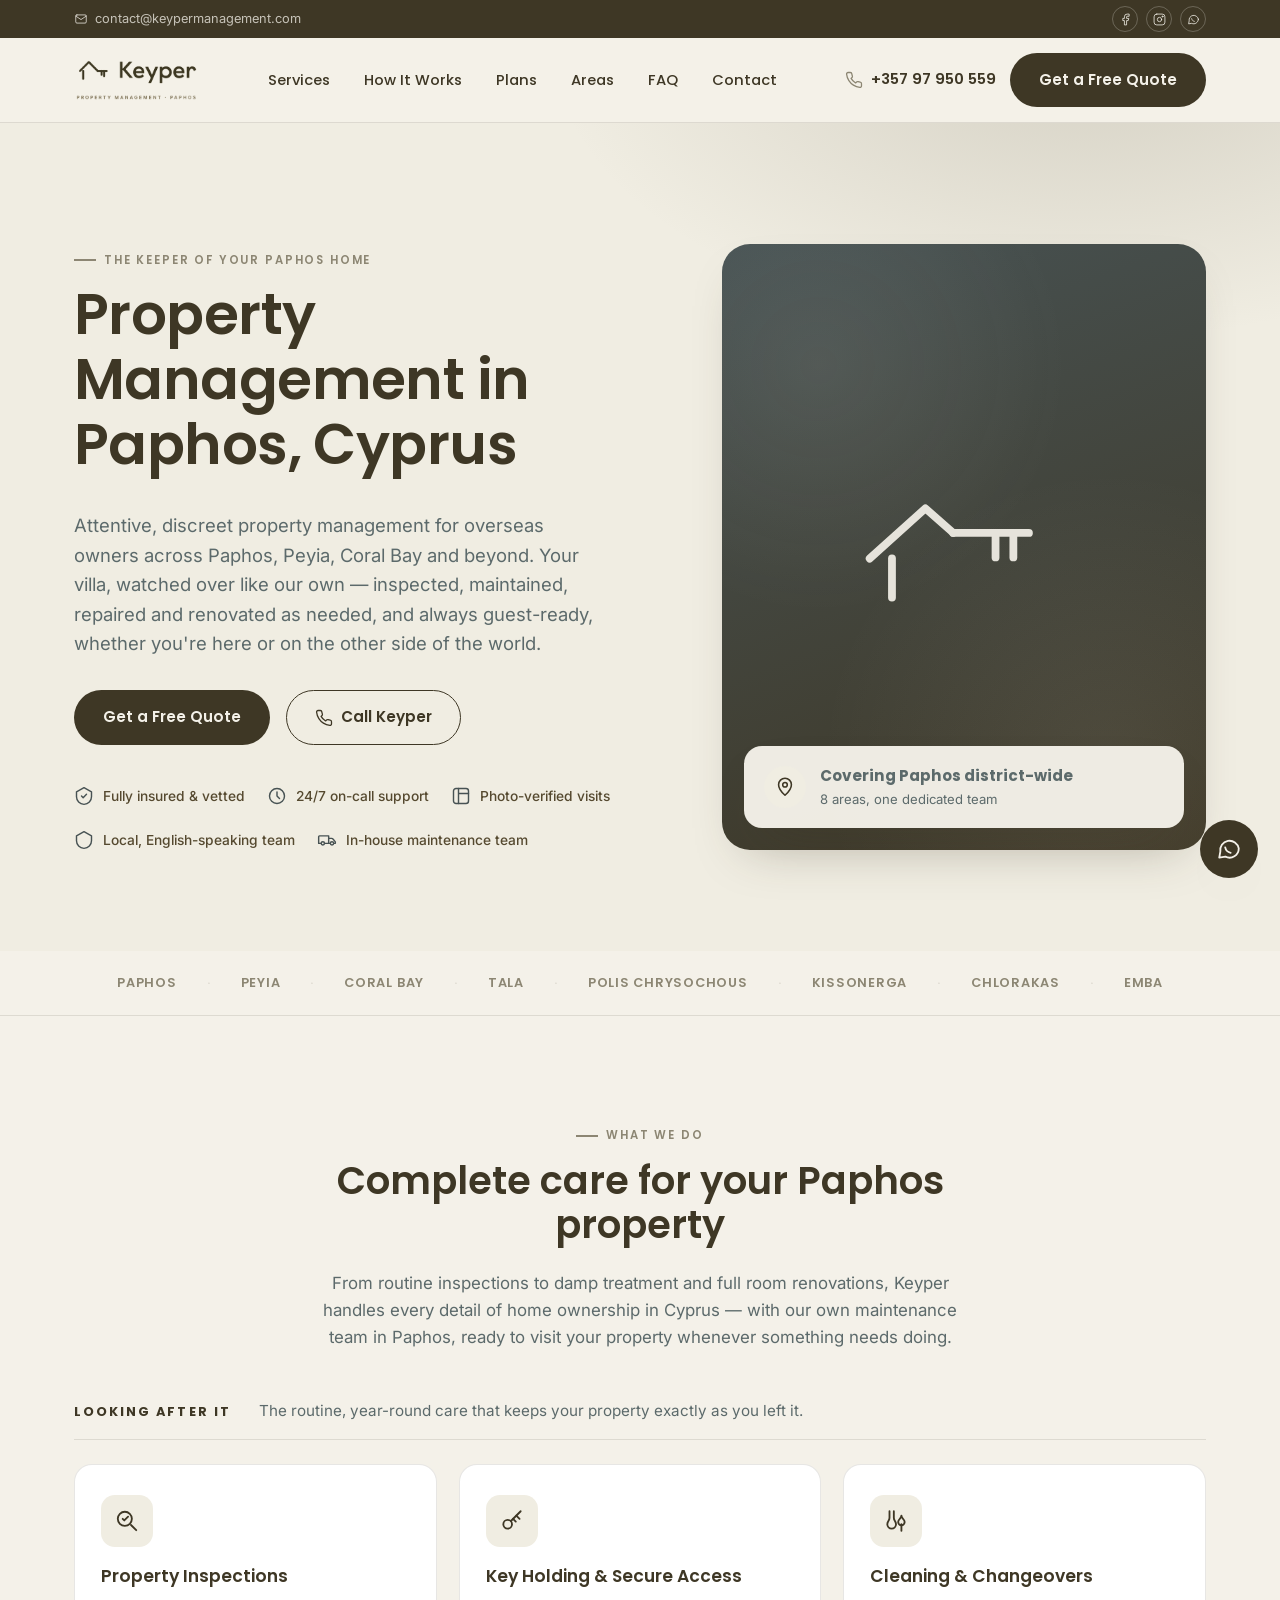
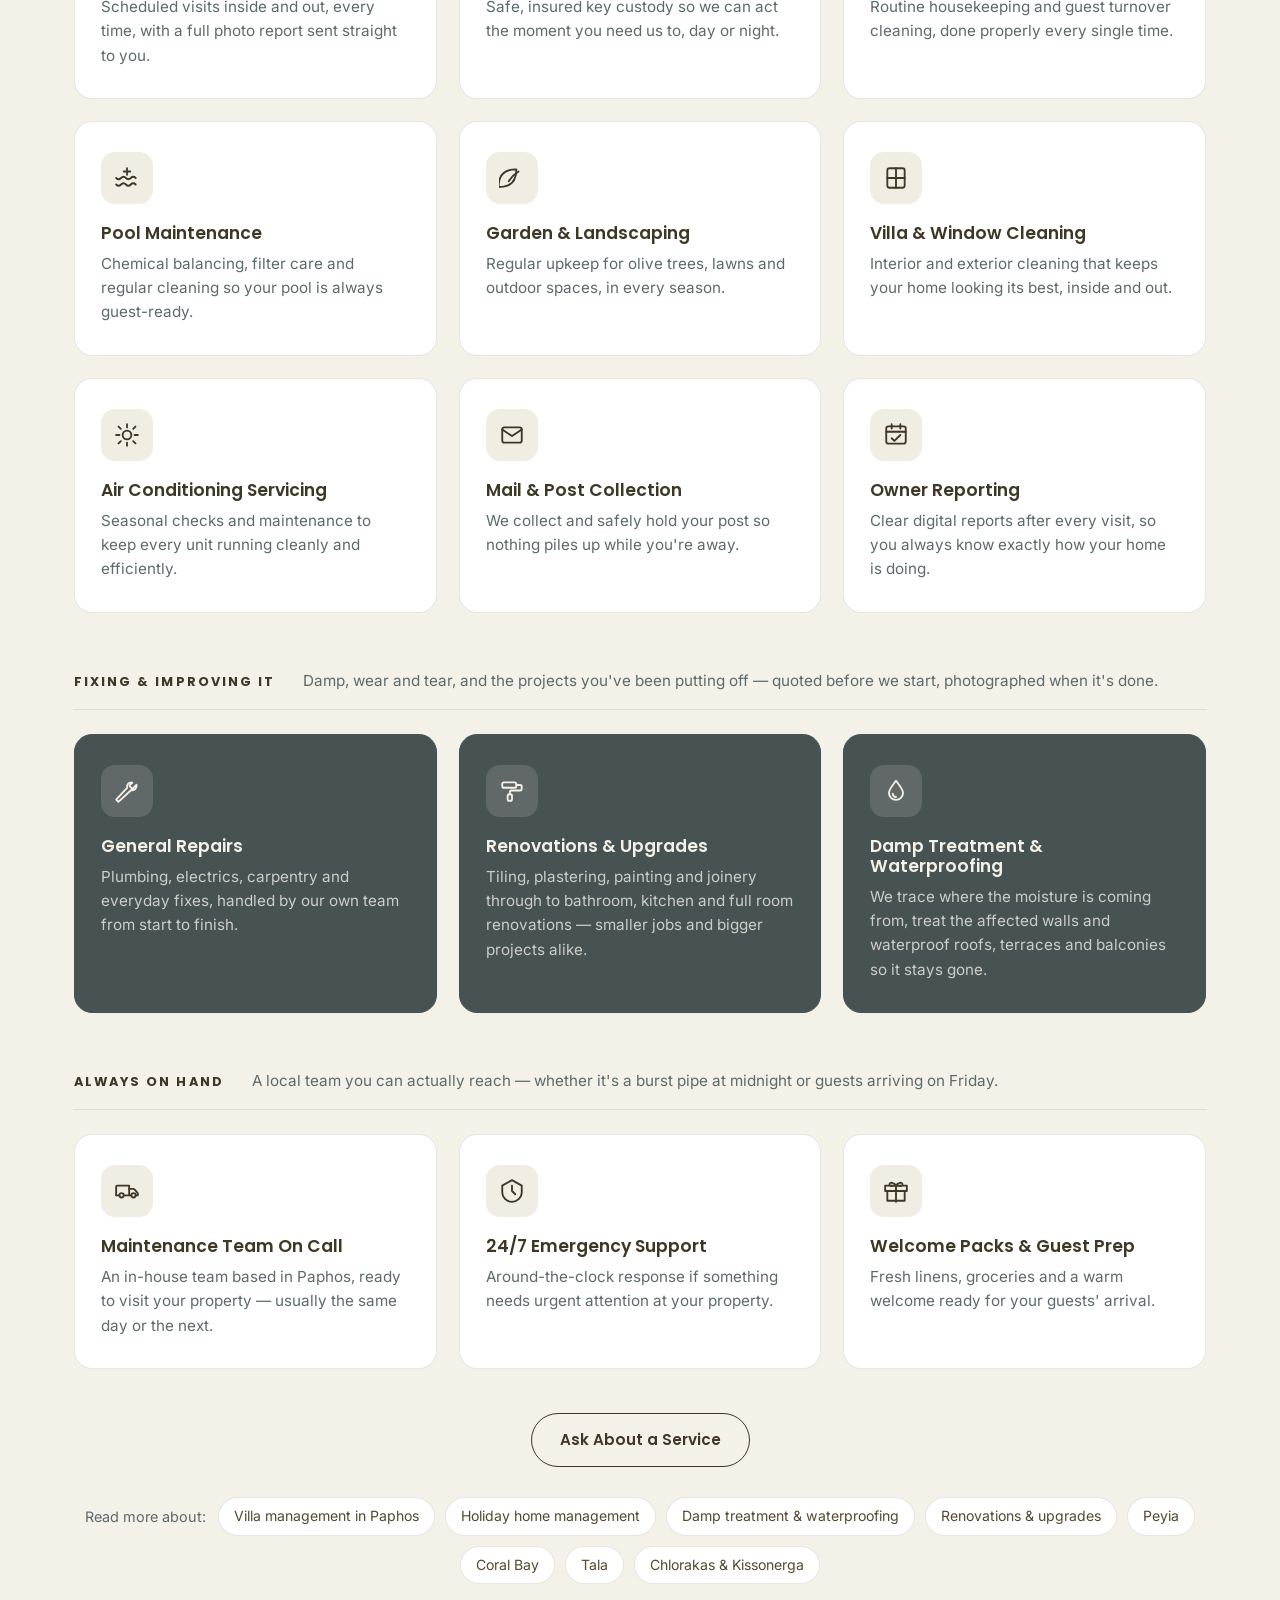
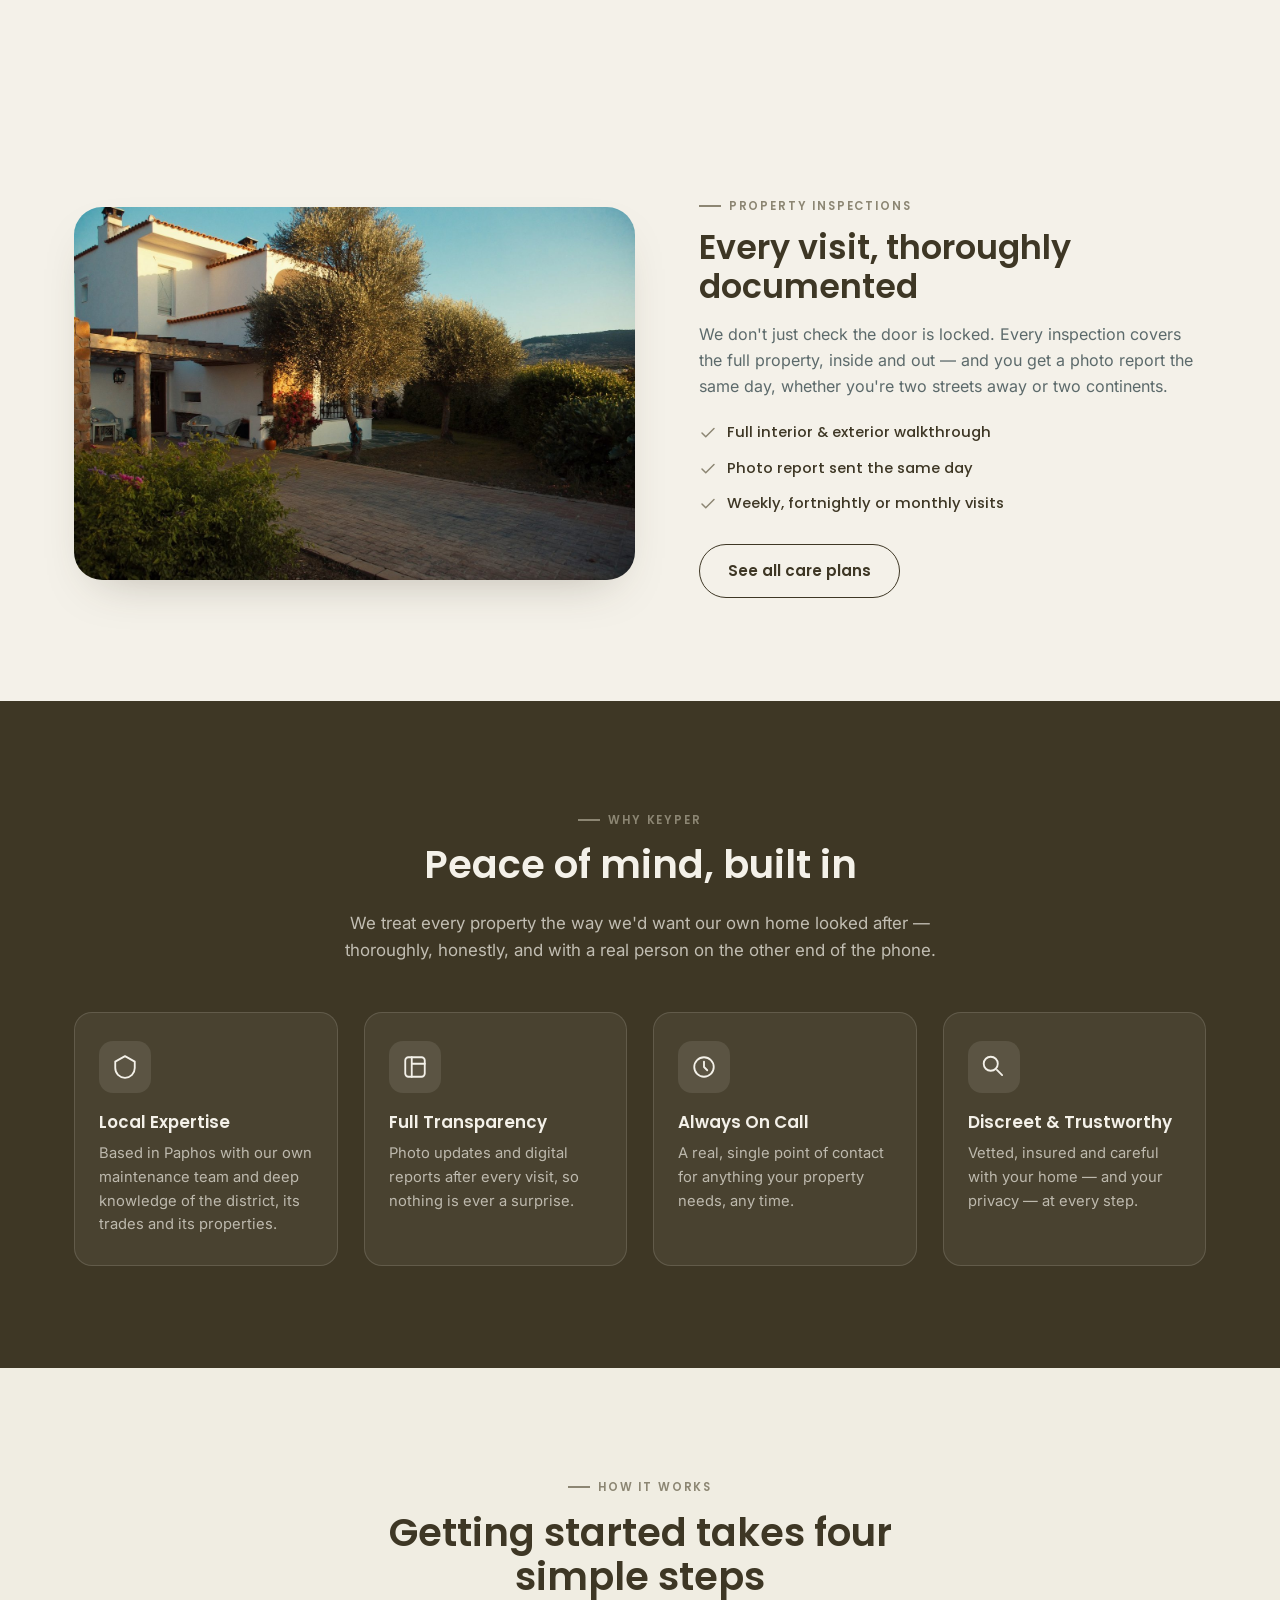
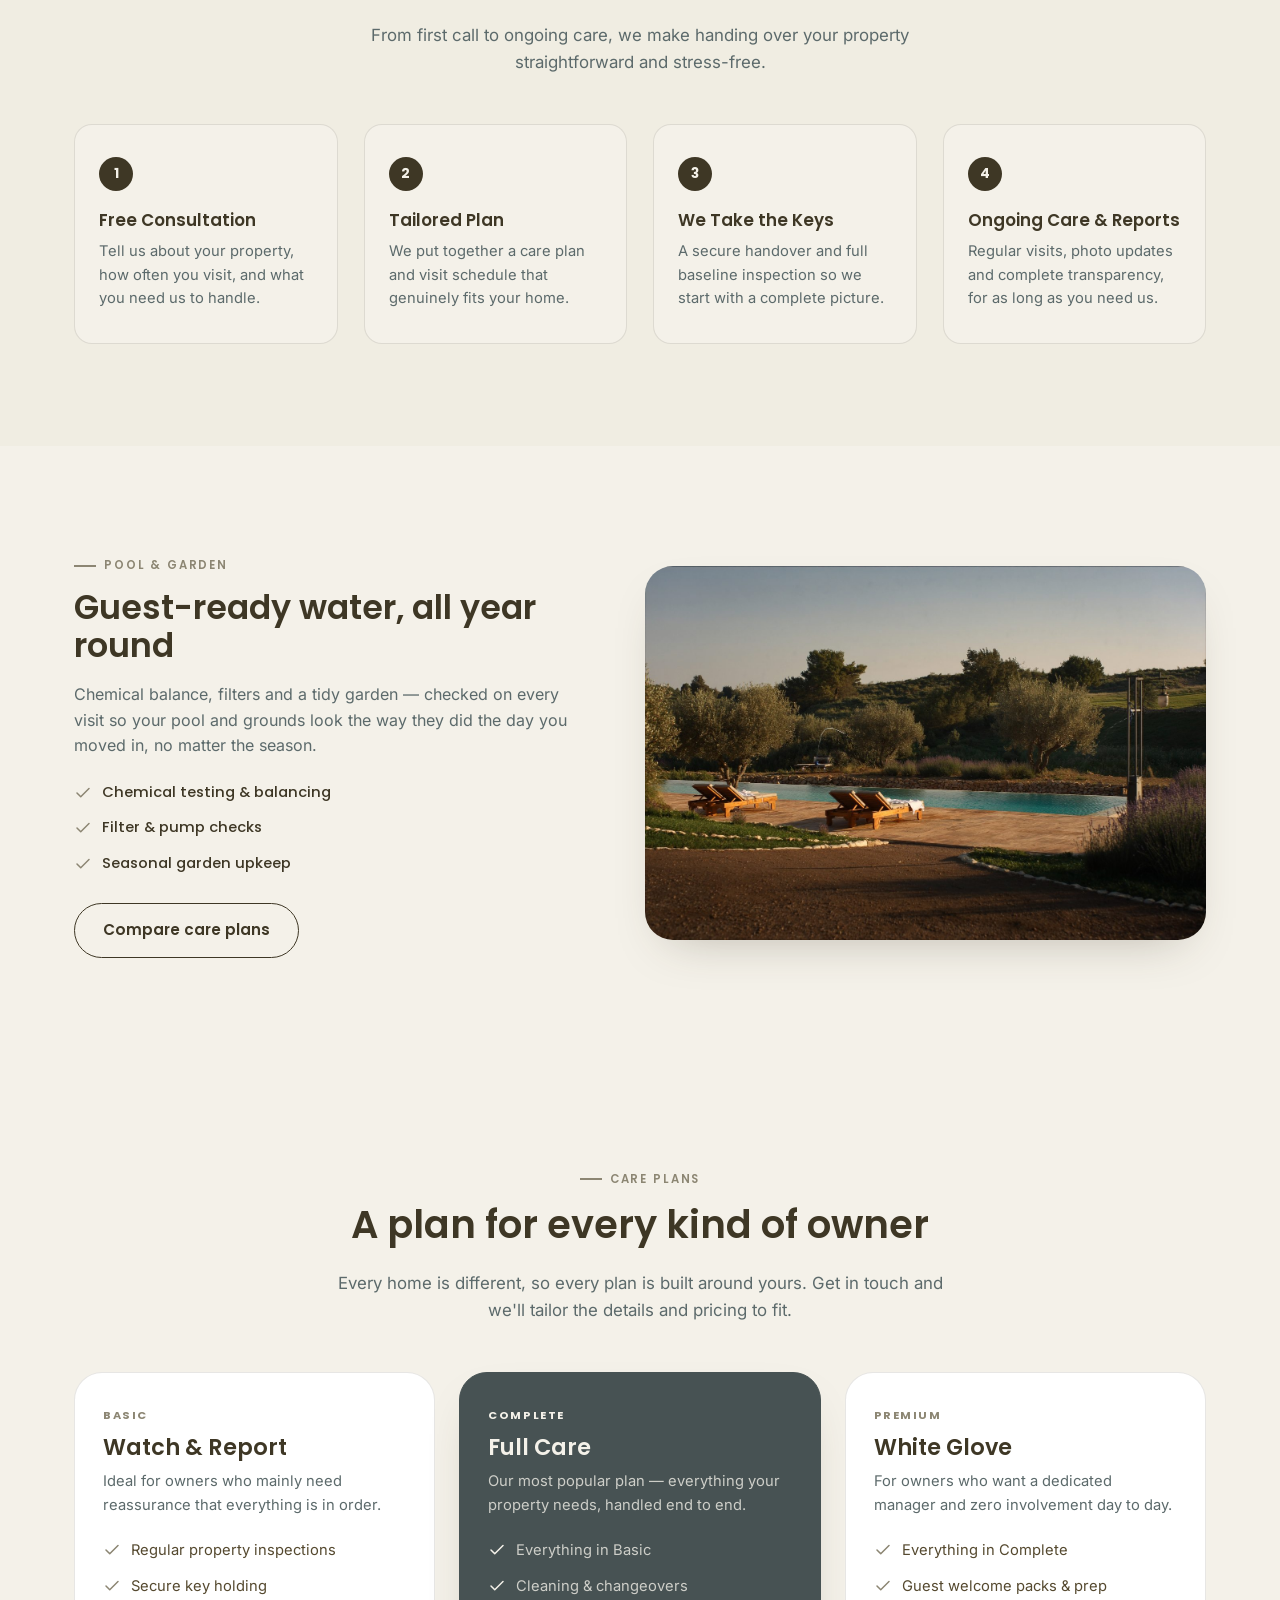
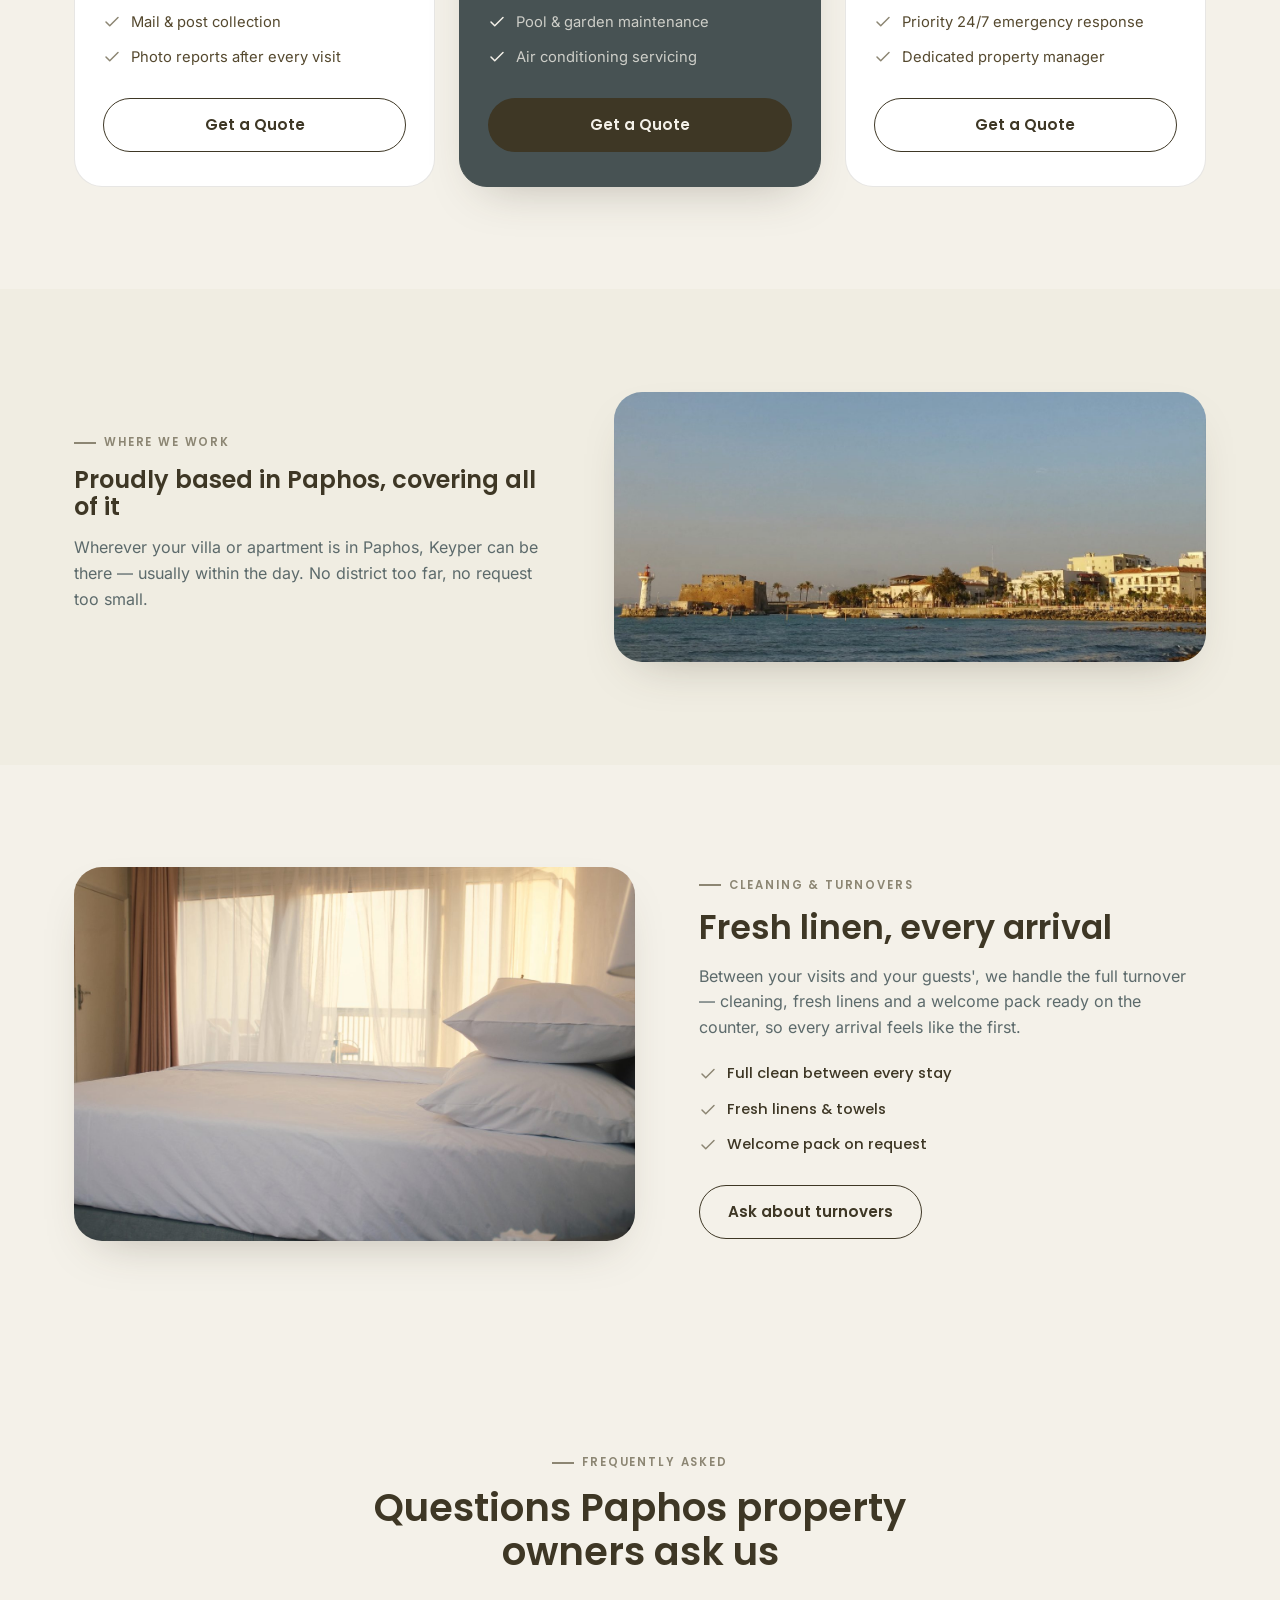
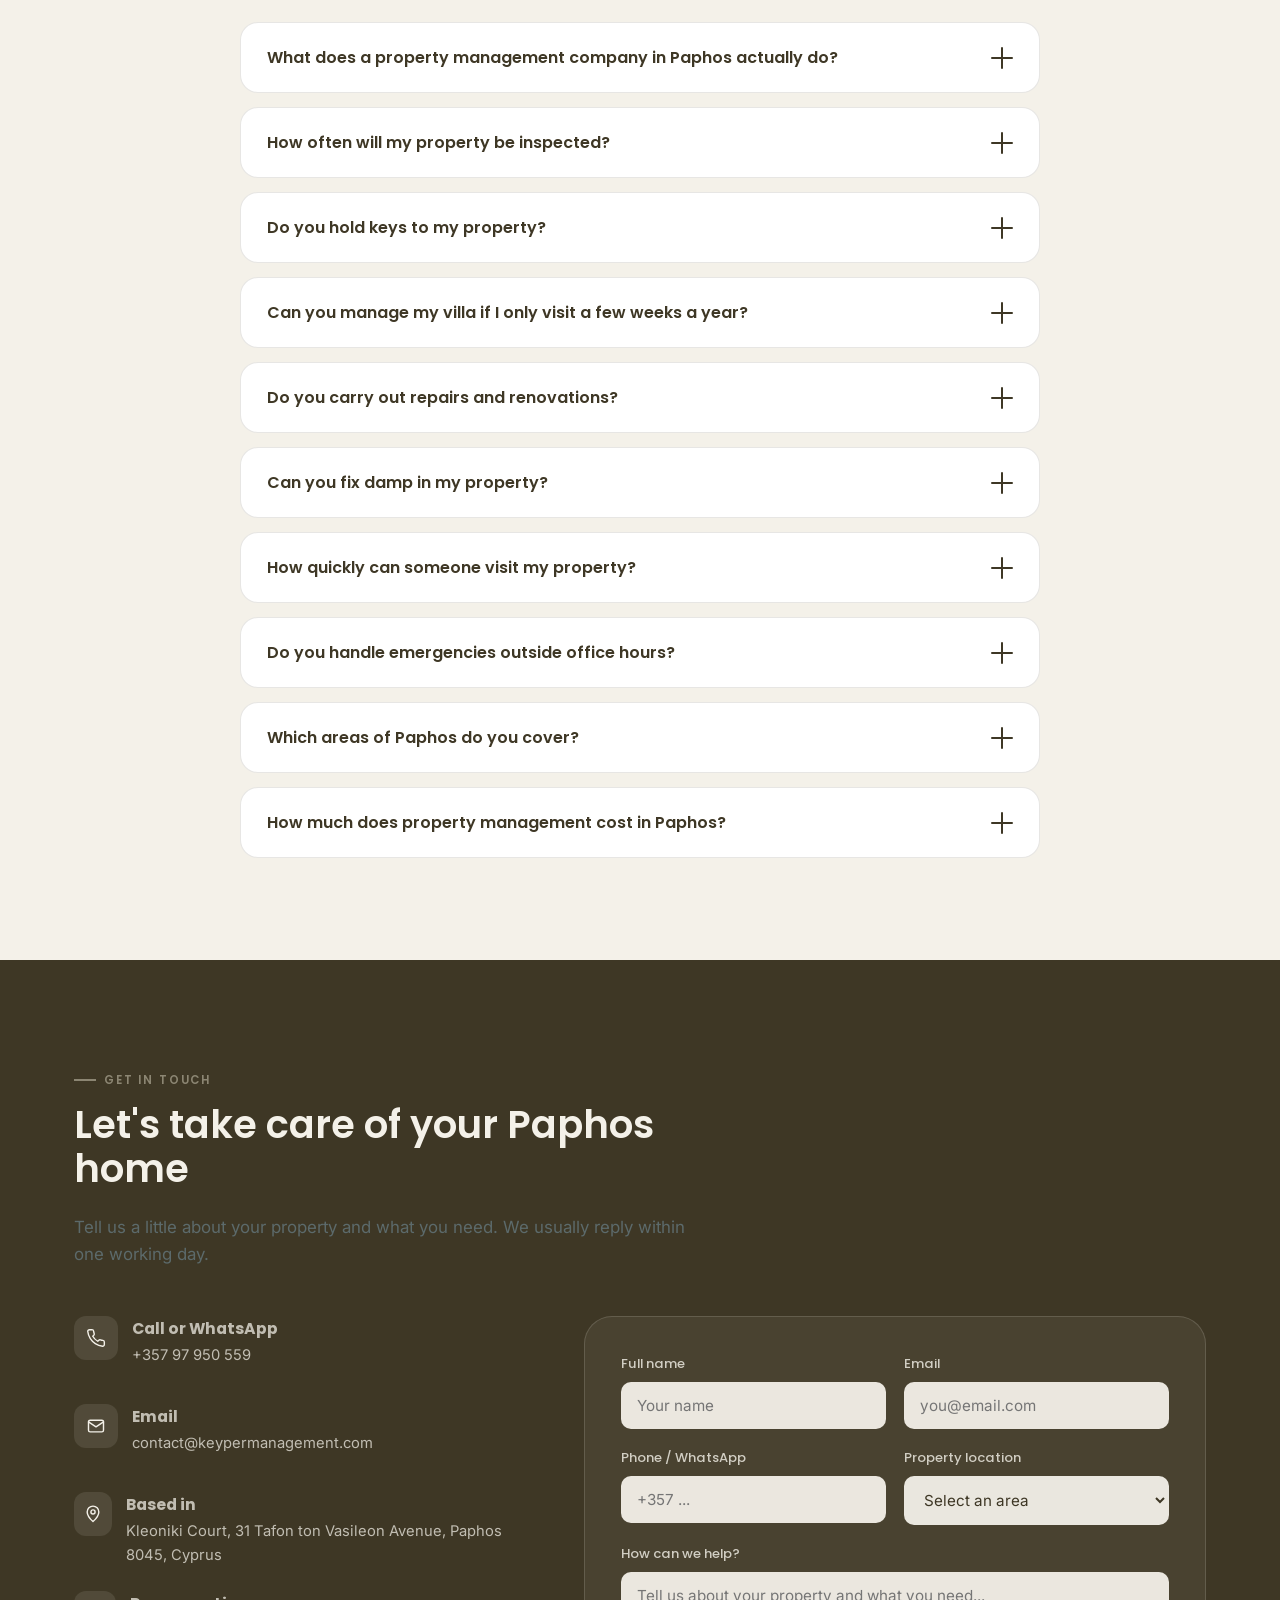
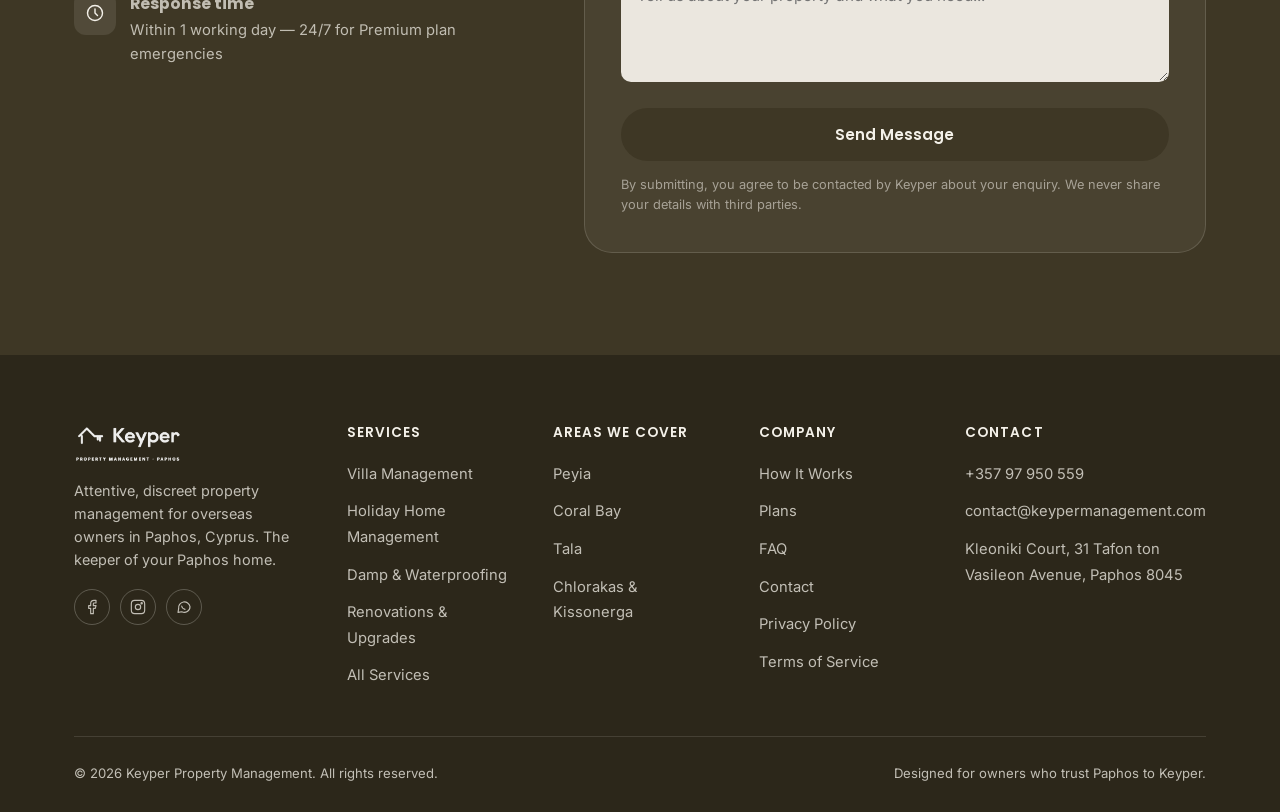
==== commit e2009904: "Add 8 SEO landing pages, keyword-led H1 and schema build-out On-page SEO work for local search. Does" ====
--- a/index.html
+++ b/index.html
@@ -9,7 +9,7 @@
 <meta charset="UTF-8">
 <meta name="viewport" content="width=device-width, initial-scale=1.0">
 <title>Keyper | Property Management in Paphos, Cyprus for Overseas Owners</title>
-<meta name="description" content="Keyper is a trusted property management company in Paphos, Cyprus. Key holding, inspections, cleaning, pool & garden care, renovations and upgrades, damp repair and waterproofing, with an in-house maintenance team and 24/7 support for villa and holiday-home owners in Paphos, Peyia, Coral Bay, Tala and Polis Chrysochous.">
+<meta name="description" content="Property management in Paphos, Cyprus for overseas villa owners — inspections, key holding, cleaning, pool and garden care, repairs and damp treatment.">
 <meta name="keywords" content="property management Paphos, villa management Cyprus, key holding Paphos, holiday home care Paphos, property maintenance Cyprus, overseas homeowner services Paphos, renovations Paphos, home renovations Cyprus, small renovations Paphos, damp repair Paphos, damp proofing Cyprus, waterproofing Paphos, maintenance team Paphos">
 <meta name="author" content="Keyper Property Management">
 <meta name="robots" content="index, follow">
@@ -56,7 +56,7 @@
   "@id": "https://www.keypermanagement.com/#business",
   "name": "Keyper Property Management",
   "alternateName": "Keyper",
-  "description": "Keyper is a trusted property management company in Paphos, Cyprus. Key holding, inspections, cleaning, pool & garden care, renovations and upgrades, damp repair and waterproofing, with an in-house maintenance team and 24/7 support for villa and holiday-home owners in Paphos, Peyia, Coral Bay, Tala and Polis Chrysochous.",
+  "description": "Property management in Paphos, Cyprus for overseas villa owners — inspections, key holding, cleaning, pool and garden care, repairs and damp treatment.",
   "image": "https://www.keypermanagement.com/assets/img/keyper-logo.png",
   "logo": "https://www.keypermanagement.com/assets/img/keyper-logo.png",
   "url": "https://www.keypermanagement.com/",
@@ -72,6 +72,163 @@
     "addressCountry": "CY"
   },
   "hasMap": "https://maps.app.goo.gl/ngAT9Ghb6HZdHvfX7",
+  "geo": {
+    "@type": "GeoCoordinates",
+    "latitude": "34.7694943",
+    "longitude": "32.4101316"
+  },
+  "hasOfferCatalog": {
+    "@type": "OfferCatalog",
+    "name": "Complete care for your Paphos property",
+    "itemListElement": [      {
+        "@type": "OfferCatalog",
+        "name": "Looking After It",
+        "itemListElement": [          {
+            "@type": "Offer",
+            "itemOffered": {
+              "@type": "Service",
+              "name": "Property Inspections",
+              "description": "Scheduled visits inside and out, every time, with a full photo report sent straight to you.",
+              "provider": { "@id": "https://www.keypermanagement.com/#business" },
+              "areaServed": { "@type": "City", "name": "Paphos" }
+            }
+          },          {
+            "@type": "Offer",
+            "itemOffered": {
+              "@type": "Service",
+              "name": "Key Holding & Secure Access",
+              "description": "Safe, insured key custody so we can act the moment you need us to, day or night.",
+              "provider": { "@id": "https://www.keypermanagement.com/#business" },
+              "areaServed": { "@type": "City", "name": "Paphos" }
+            }
+          },          {
+            "@type": "Offer",
+            "itemOffered": {
+              "@type": "Service",
+              "name": "Cleaning & Changeovers",
+              "description": "Routine housekeeping and guest turnover cleaning, done properly every single time.",
+              "provider": { "@id": "https://www.keypermanagement.com/#business" },
+              "areaServed": { "@type": "City", "name": "Paphos" }
+            }
+          },          {
+            "@type": "Offer",
+            "itemOffered": {
+              "@type": "Service",
+              "name": "Pool Maintenance",
+              "description": "Chemical balancing, filter care and regular cleaning so your pool is always guest-ready.",
+              "provider": { "@id": "https://www.keypermanagement.com/#business" },
+              "areaServed": { "@type": "City", "name": "Paphos" }
+            }
+          },          {
+            "@type": "Offer",
+            "itemOffered": {
+              "@type": "Service",
+              "name": "Garden & Landscaping",
+              "description": "Regular upkeep for olive trees, lawns and outdoor spaces, in every season.",
+              "provider": { "@id": "https://www.keypermanagement.com/#business" },
+              "areaServed": { "@type": "City", "name": "Paphos" }
+            }
+          },          {
+            "@type": "Offer",
+            "itemOffered": {
+              "@type": "Service",
+              "name": "Villa & Window Cleaning",
+              "description": "Interior and exterior cleaning that keeps your home looking its best, inside and out.",
+              "provider": { "@id": "https://www.keypermanagement.com/#business" },
+              "areaServed": { "@type": "City", "name": "Paphos" }
+            }
+          },          {
+            "@type": "Offer",
+            "itemOffered": {
+              "@type": "Service",
+              "name": "Air Conditioning Servicing",
+              "description": "Seasonal checks and maintenance to keep every unit running cleanly and efficiently.",
+              "provider": { "@id": "https://www.keypermanagement.com/#business" },
+              "areaServed": { "@type": "City", "name": "Paphos" }
+            }
+          },          {
+            "@type": "Offer",
+            "itemOffered": {
+              "@type": "Service",
+              "name": "Mail & Post Collection",
+              "description": "We collect and safely hold your post so nothing piles up while you're away.",
+              "provider": { "@id": "https://www.keypermanagement.com/#business" },
+              "areaServed": { "@type": "City", "name": "Paphos" }
+            }
+          },          {
+            "@type": "Offer",
+            "itemOffered": {
+              "@type": "Service",
+              "name": "Owner Reporting",
+              "description": "Clear digital reports after every visit, so you always know exactly how your home is doing.",
+              "provider": { "@id": "https://www.keypermanagement.com/#business" },
+              "areaServed": { "@type": "City", "name": "Paphos" }
+            }
+          }        ]
+      },      {
+        "@type": "OfferCatalog",
+        "name": "Fixing & Improving It",
+        "itemListElement": [          {
+            "@type": "Offer",
+            "itemOffered": {
+              "@type": "Service",
+              "name": "General Repairs",
+              "description": "Plumbing, electrics, carpentry and everyday fixes, handled by our own team from start to finish.",
+              "provider": { "@id": "https://www.keypermanagement.com/#business" },
+              "areaServed": { "@type": "City", "name": "Paphos" }
+            }
+          },          {
+            "@type": "Offer",
+            "itemOffered": {
+              "@type": "Service",
+              "name": "Renovations & Upgrades",
+              "description": "Tiling, plastering, painting and joinery through to bathroom, kitchen and full room renovations — smaller jobs and bigger projects alike.",
+              "provider": { "@id": "https://www.keypermanagement.com/#business" },
+              "areaServed": { "@type": "City", "name": "Paphos" }
+            }
+          },          {
+            "@type": "Offer",
+            "itemOffered": {
+              "@type": "Service",
+              "name": "Damp Treatment & Waterproofing",
+              "description": "We trace where the moisture is coming from, treat the affected walls and waterproof roofs, terraces and balconies so it stays gone.",
+              "provider": { "@id": "https://www.keypermanagement.com/#business" },
+              "areaServed": { "@type": "City", "name": "Paphos" }
+            }
+          }        ]
+      },      {
+        "@type": "OfferCatalog",
+        "name": "Always On Hand",
+        "itemListElement": [          {
+            "@type": "Offer",
+            "itemOffered": {
+              "@type": "Service",
+              "name": "Maintenance Team On Call",
+              "description": "An in-house team based in Paphos, ready to visit your property — usually the same day or the next.",
+              "provider": { "@id": "https://www.keypermanagement.com/#business" },
+              "areaServed": { "@type": "City", "name": "Paphos" }
+            }
+          },          {
+            "@type": "Offer",
+            "itemOffered": {
+              "@type": "Service",
+              "name": "24/7 Emergency Support",
+              "description": "Around-the-clock response if something needs urgent attention at your property.",
+              "provider": { "@id": "https://www.keypermanagement.com/#business" },
+              "areaServed": { "@type": "City", "name": "Paphos" }
+            }
+          },          {
+            "@type": "Offer",
+            "itemOffered": {
+              "@type": "Service",
+              "name": "Welcome Packs & Guest Prep",
+              "description": "Fresh linens, groceries and a warm welcome ready for your guests' arrival.",
+              "provider": { "@id": "https://www.keypermanagement.com/#business" },
+              "areaServed": { "@type": "City", "name": "Paphos" }
+            }
+          }        ]
+      }    ]
+  },
   "areaServed": [    { "@type": "City", "name": "Paphos" },    { "@type": "Place", "name": "Peyia" },    { "@type": "Place", "name": "Coral Bay" },    { "@type": "Place", "name": "Tala" },    { "@type": "Place", "name": "Polis Chrysochous" },    { "@type": "Place", "name": "Kissonerga" },    { "@type": "Place", "name": "Chlorakas" },    { "@type": "Place", "name": "Emba" }  ],
   "sameAs": [    "https://www.facebook.com/profile.php?id=61591649864885",    "https://www.instagram.com/keypermanagement/",    "https://wa.me/35797950559"  ]
 }
@@ -200,8 +357,8 @@
 <section class="hero" id="top">
   <div class="container">
     <div class="hero-copy" data-reveal>
-      <span class="eyebrow">Property Management · Paphos, Cyprus</span>
-      <h1>The Keeper of Your Paphos Home</h1>
+      <span class="eyebrow">The Keeper of Your Paphos Home</span>
+      <h1>Property Management in Paphos, Cyprus</h1>
       <p class="lede">Attentive, discreet property management for overseas owners across Paphos, Peyia, Coral Bay and beyond. Your villa, watched over like our own — inspected, maintained, repaired and renovated as needed, and always guest-ready, whether you're here or on the other side of the world.</p>
       <div class="hero-actions">
         <a href="#contact" class="btn btn-primary">Get a Free Quote</a>
@@ -312,8 +469,8 @@
         </article>      </div>
     </div>
     <div class="services-cta" data-reveal>
-      <a href="#contact" class="btn btn-outline">Ask About a Service</a>
-    </div>
+      <a href="#contact" class="btn btn-outline">Ask About a Service</a>      <div class="explore-links">
+        <span class="explore-label">Read more about:</span>        <a href="villa-management-paphos.html">Villa management in Paphos</a>        <a href="holiday-home-management-paphos.html">Holiday home management</a>        <a href="damp-treatment-waterproofing-paphos.html">Damp treatment & waterproofing</a>        <a href="renovations-paphos.html">Renovations & upgrades</a>        <a href="property-management-peyia.html">Peyia</a>        <a href="property-management-coral-bay.html">Coral Bay</a>        <a href="property-management-tala.html">Tala</a>        <a href="property-management-chlorakas.html">Chlorakas & Kissonerga</a>      </div>    </div>
   </div>
 </section>
 
@@ -580,13 +737,13 @@
         <div class="footer-social">          <a href="https://www.facebook.com/profile.php?id=61591649864885" aria-label="Keyper on Facebook" target="_blank" rel="noopener"><svg viewBox="0 0 24 24" fill="none" stroke="currentColor" stroke-width="1.7" stroke-linecap="round" stroke-linejoin="round"><path d="M18 2h-3a5 5 0 0 0-5 5v3H7v4h3v8h4v-8h3l1-4h-4V7a1 1 0 0 1 1-1h3z"/></svg></a>          <a href="https://www.instagram.com/keypermanagement/" aria-label="Keyper on Instagram" target="_blank" rel="noopener"><svg viewBox="0 0 24 24" fill="none" stroke="currentColor" stroke-width="1.7" stroke-linecap="round" stroke-linejoin="round"><rect x="2" y="2" width="20" height="20" rx="5"/><circle cx="12" cy="12" r="4"/><circle cx="17.5" cy="6.5" r="1"/></svg></a>          <a href="https://wa.me/35797950559" aria-label="Keyper on WhatsApp" target="_blank" rel="noopener"><svg viewBox="0 0 24 24" fill="none" stroke="currentColor" stroke-width="1.7" stroke-linecap="round" stroke-linejoin="round"><path d="M21 11.5a8.5 8.5 0 0 1-12.3 7.6L3 20l1-5.5A8.5 8.5 0 1 1 21 11.5Z"/><path d="M8.5 10.5c.5 2.5 2.5 4.5 5 5"/></svg></a>        </div>
       </div>      <div class="footer-col">
         <h4>Services</h4>
-        <ul>          <li><a href="#services">Inspections</a></li>          <li><a href="#services">Key Holding</a></li>          <li><a href="#services">Cleaning</a></li>          <li><a href="#services">Pool & Garden</a></li>          <li><a href="#services">Maintenance</a></li>          <li><a href="#services">Renovations & Damp</a></li>        </ul>
+        <ul>          <li><a href="villa-management-paphos.html">Villa Management</a></li>          <li><a href="holiday-home-management-paphos.html">Holiday Home Management</a></li>          <li><a href="damp-treatment-waterproofing-paphos.html">Damp & Waterproofing</a></li>          <li><a href="renovations-paphos.html">Renovations & Upgrades</a></li>          <li><a href="#services">All Services</a></li>        </ul>
+      </div>      <div class="footer-col">
+        <h4>Areas We Cover</h4>
+        <ul>          <li><a href="property-management-peyia.html">Peyia</a></li>          <li><a href="property-management-coral-bay.html">Coral Bay</a></li>          <li><a href="property-management-tala.html">Tala</a></li>          <li><a href="property-management-chlorakas.html">Chlorakas & Kissonerga</a></li>        </ul>
       </div>      <div class="footer-col">
         <h4>Company</h4>
-        <ul>          <li><a href="#how-it-works">How It Works</a></li>          <li><a href="#plans">Plans</a></li>          <li><a href="#areas">Areas We Cover</a></li>          <li><a href="#faq">FAQ</a></li>          <li><a href="#contact">Contact</a></li>        </ul>
-      </div>      <div class="footer-col">
-        <h4>Legal</h4>
-        <ul>          <li><a href="privacy.html">Privacy Policy</a></li>          <li><a href="terms.html">Terms of Service</a></li>        </ul>
+        <ul>          <li><a href="#how-it-works">How It Works</a></li>          <li><a href="#plans">Plans</a></li>          <li><a href="#faq">FAQ</a></li>          <li><a href="#contact">Contact</a></li>          <li><a href="privacy.html">Privacy Policy</a></li>          <li><a href="terms.html">Terms of Service</a></li>        </ul>
       </div>
       <div class="footer-col">
         <h4>Contact</h4>
--- a/assets/css/styles.css
+++ b/assets/css/styles.css
@@ -1431,3 +1431,241 @@
   color: var(--bark);
   text-decoration: underline;
 }
+
+/* ==========================================================================
+   SEO landing pages (templates/landing.html.j2)
+   Reuses the existing tokens, .btn, .eyebrow, .section-head and .faq-*
+   components — only the page-specific layout lives here.
+   ========================================================================== */
+.landing-narrow {
+  max-width: 780px;
+}
+
+.breadcrumb {
+  display: flex;
+  flex-wrap: wrap;
+  align-items: center;
+  gap: 8px;
+  font-size: 0.84rem;
+  color: var(--slate-soft);
+  margin-bottom: 22px;
+}
+
+.breadcrumb a {
+  color: var(--slate-soft);
+  text-decoration: none;
+  border-bottom: 1px solid transparent;
+}
+
+.breadcrumb a:hover {
+  color: var(--bark);
+  border-bottom-color: var(--line);
+}
+
+.landing-hero {
+  background: var(--chalk);
+  padding: clamp(36px, 5vw, 64px) 0 clamp(48px, 6vw, 76px);
+}
+
+.landing-hero h1 {
+  font-size: clamp(1.9rem, 4vw, 3rem);
+  max-width: 16ch;
+  margin-bottom: 0.4em;
+}
+
+.landing-lede {
+  color: var(--slate-soft);
+  font-size: clamp(1.02rem, 1.6vw, 1.2rem);
+  line-height: 1.65;
+  max-width: 620px;
+  margin-bottom: 32px;
+}
+
+.landing-actions {
+  display: flex;
+  flex-wrap: wrap;
+  gap: 14px;
+}
+
+.landing-actions.center {
+  justify-content: center;
+}
+
+.landing-body {
+  padding-bottom: 0;
+}
+
+.landing-body h2,
+.landing-block h2 {
+  font-size: clamp(1.35rem, 2.2vw, 1.75rem);
+  margin-bottom: 0.6em;
+}
+
+.landing-body p,
+.landing-block p {
+  color: var(--slate-soft);
+  font-size: 1.02rem;
+  line-height: 1.75;
+  margin-bottom: 1.1em;
+}
+
+.landing-sections {
+  padding-top: clamp(40px, 5vw, 64px);
+}
+
+.landing-block + .landing-block {
+  margin-top: clamp(38px, 4.5vw, 58px);
+  padding-top: clamp(38px, 4.5vw, 58px);
+  border-top: 1px solid var(--line);
+}
+
+.landing-points {
+  list-style: none;
+  display: grid;
+  gap: 12px;
+  margin-top: 4px;
+}
+
+.landing-points li {
+  display: flex;
+  align-items: flex-start;
+  gap: 11px;
+  color: var(--bark-soft);
+  font-size: 0.98rem;
+  line-height: 1.55;
+}
+
+.landing-points svg {
+  width: 19px;
+  height: 19px;
+  color: var(--slate);
+  flex-shrink: 0;
+  margin-top: 2px;
+}
+
+.landing-faq {
+  background: var(--paper);
+}
+
+.landing-related {
+  background: var(--chalk);
+}
+
+.related-grid {
+  display: grid;
+  grid-template-columns: repeat(3, 1fr);
+  gap: 22px;
+}
+
+.related-card {
+  display: block;
+  background: var(--white);
+  border: 1px solid var(--line);
+  border-radius: var(--radius-m);
+  padding: 28px 24px;
+  text-decoration: none;
+  transition: transform 0.25s ease, box-shadow 0.25s ease, border-color 0.25s ease;
+}
+
+.related-card:hover {
+  transform: translateY(-4px);
+  box-shadow: var(--shadow);
+  border-color: transparent;
+}
+
+.related-card h3 {
+  font-size: 1.08rem;
+  color: var(--bark);
+  margin-bottom: 8px;
+}
+
+.related-card p {
+  color: var(--slate-soft);
+  font-size: 0.93rem;
+  line-height: 1.6;
+  margin-bottom: 0;
+  display: -webkit-box;
+  -webkit-line-clamp: 3;
+  line-clamp: 3;
+  -webkit-box-orient: vertical;
+  overflow: hidden;
+}
+
+.landing-cta {
+  background: var(--bark);
+  text-align: center;
+}
+
+.landing-cta h2 {
+  color: var(--paper);
+  font-size: clamp(1.5rem, 2.6vw, 2.1rem);
+  margin-bottom: 0.5em;
+}
+
+.landing-cta p {
+  color: rgba(244, 241, 233, 0.78);
+  max-width: 540px;
+  margin: 0 auto 32px;
+}
+
+/* .btn-primary is bark-on-paper, which disappears against this section's
+   bark background — invert it here. The secondary button uses .btn-ghost,
+   which is already the light-on-dark variant. */
+.landing-cta .btn-primary {
+  background: var(--paper);
+  color: var(--bark);
+}
+
+.landing-cta .btn-primary:hover {
+  background: var(--white);
+  color: var(--bark);
+}
+
+/* Contextual links from the homepage services section to the landing pages */
+.explore-links {
+  display: flex;
+  flex-wrap: wrap;
+  align-items: center;
+  justify-content: center;
+  gap: 10px;
+  margin-top: 30px;
+}
+
+.explore-label {
+  color: var(--slate-soft);
+  font-size: 0.9rem;
+  margin-right: 2px;
+}
+
+.explore-links a {
+  display: inline-block;
+  padding: 7px 15px;
+  border: 1px solid var(--line);
+  border-radius: 999px;
+  background: var(--white);
+  color: var(--bark-soft);
+  font-size: 0.88rem;
+  text-decoration: none;
+  transition: border-color 0.2s ease, color 0.2s ease, background 0.2s ease;
+}
+
+.explore-links a:hover {
+  border-color: var(--slate);
+  color: var(--bark);
+}
+
+@media (max-width: 980px) {
+  .related-grid {
+    grid-template-columns: repeat(2, 1fr);
+  }
+}
+
+@media (max-width: 720px) {
+  .related-grid {
+    grid-template-columns: 1fr;
+  }
+
+  .landing-hero h1 {
+    max-width: none;
+  }
+}
